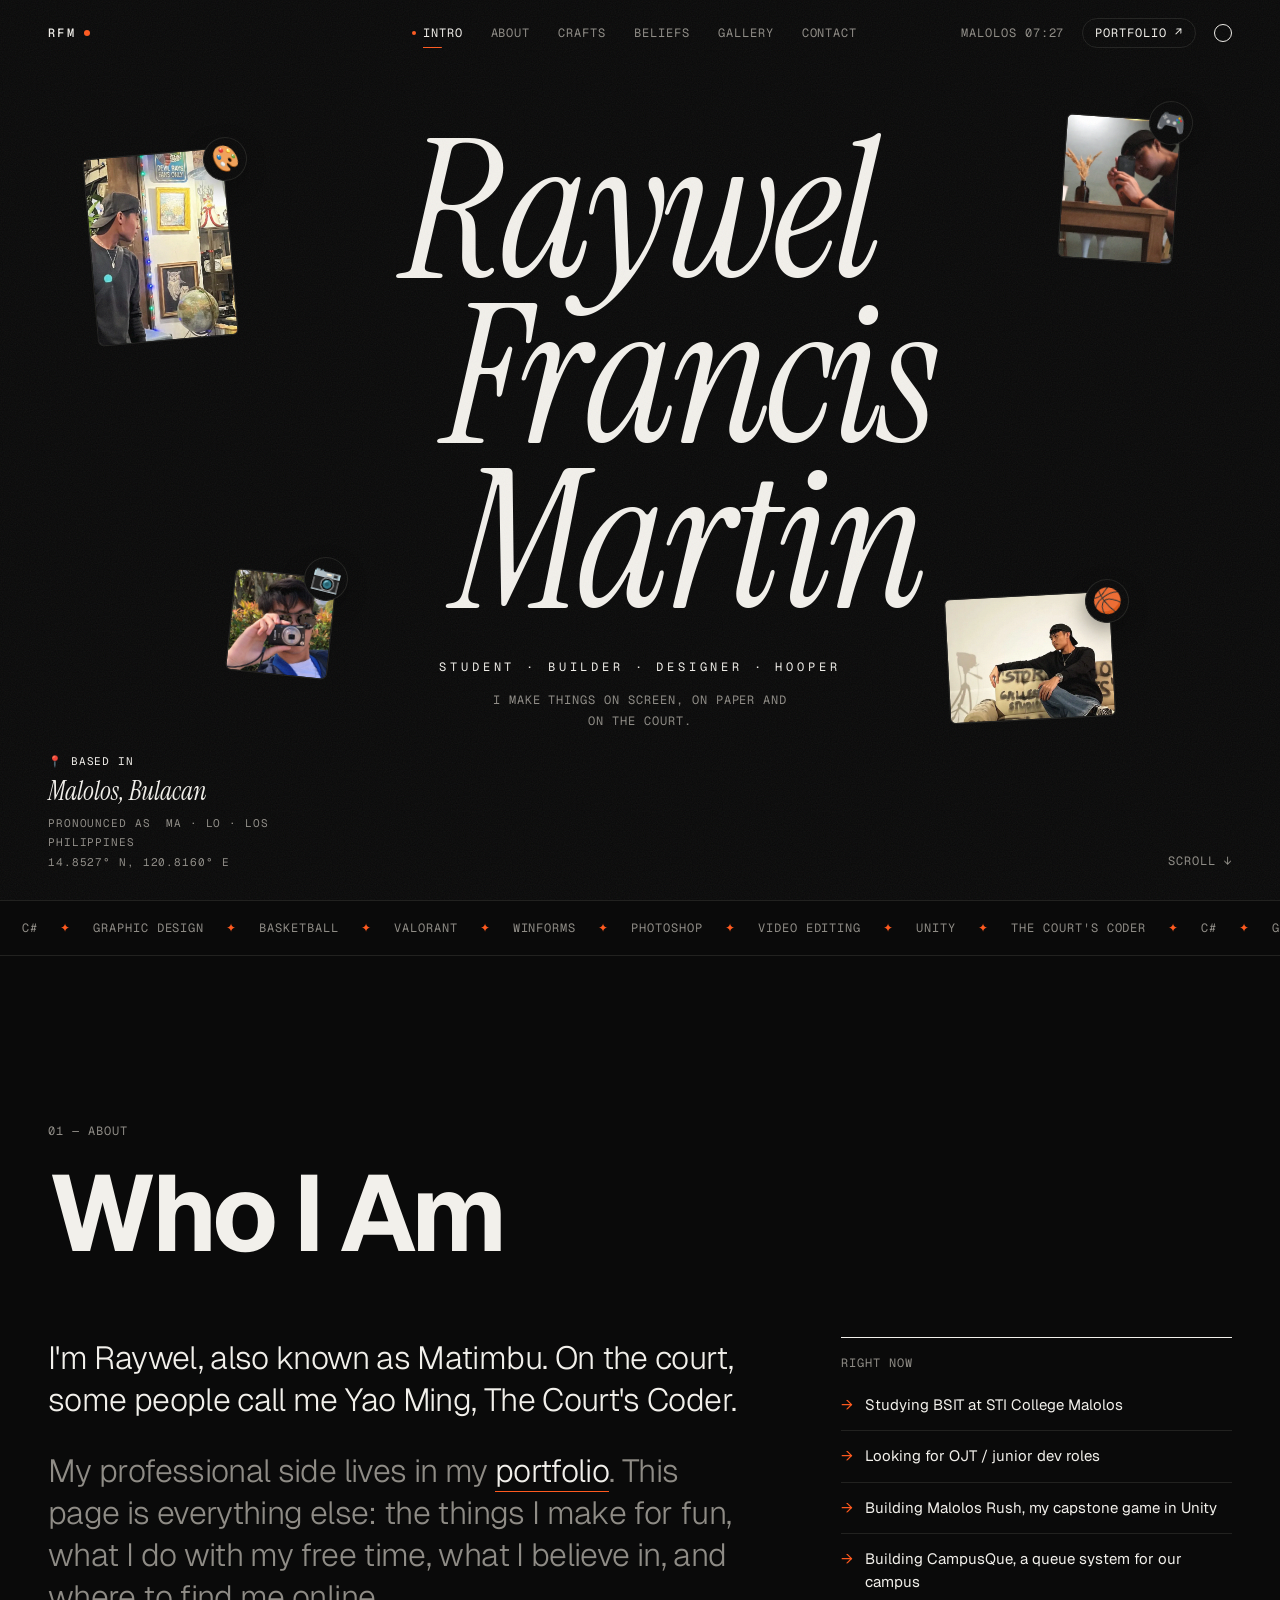
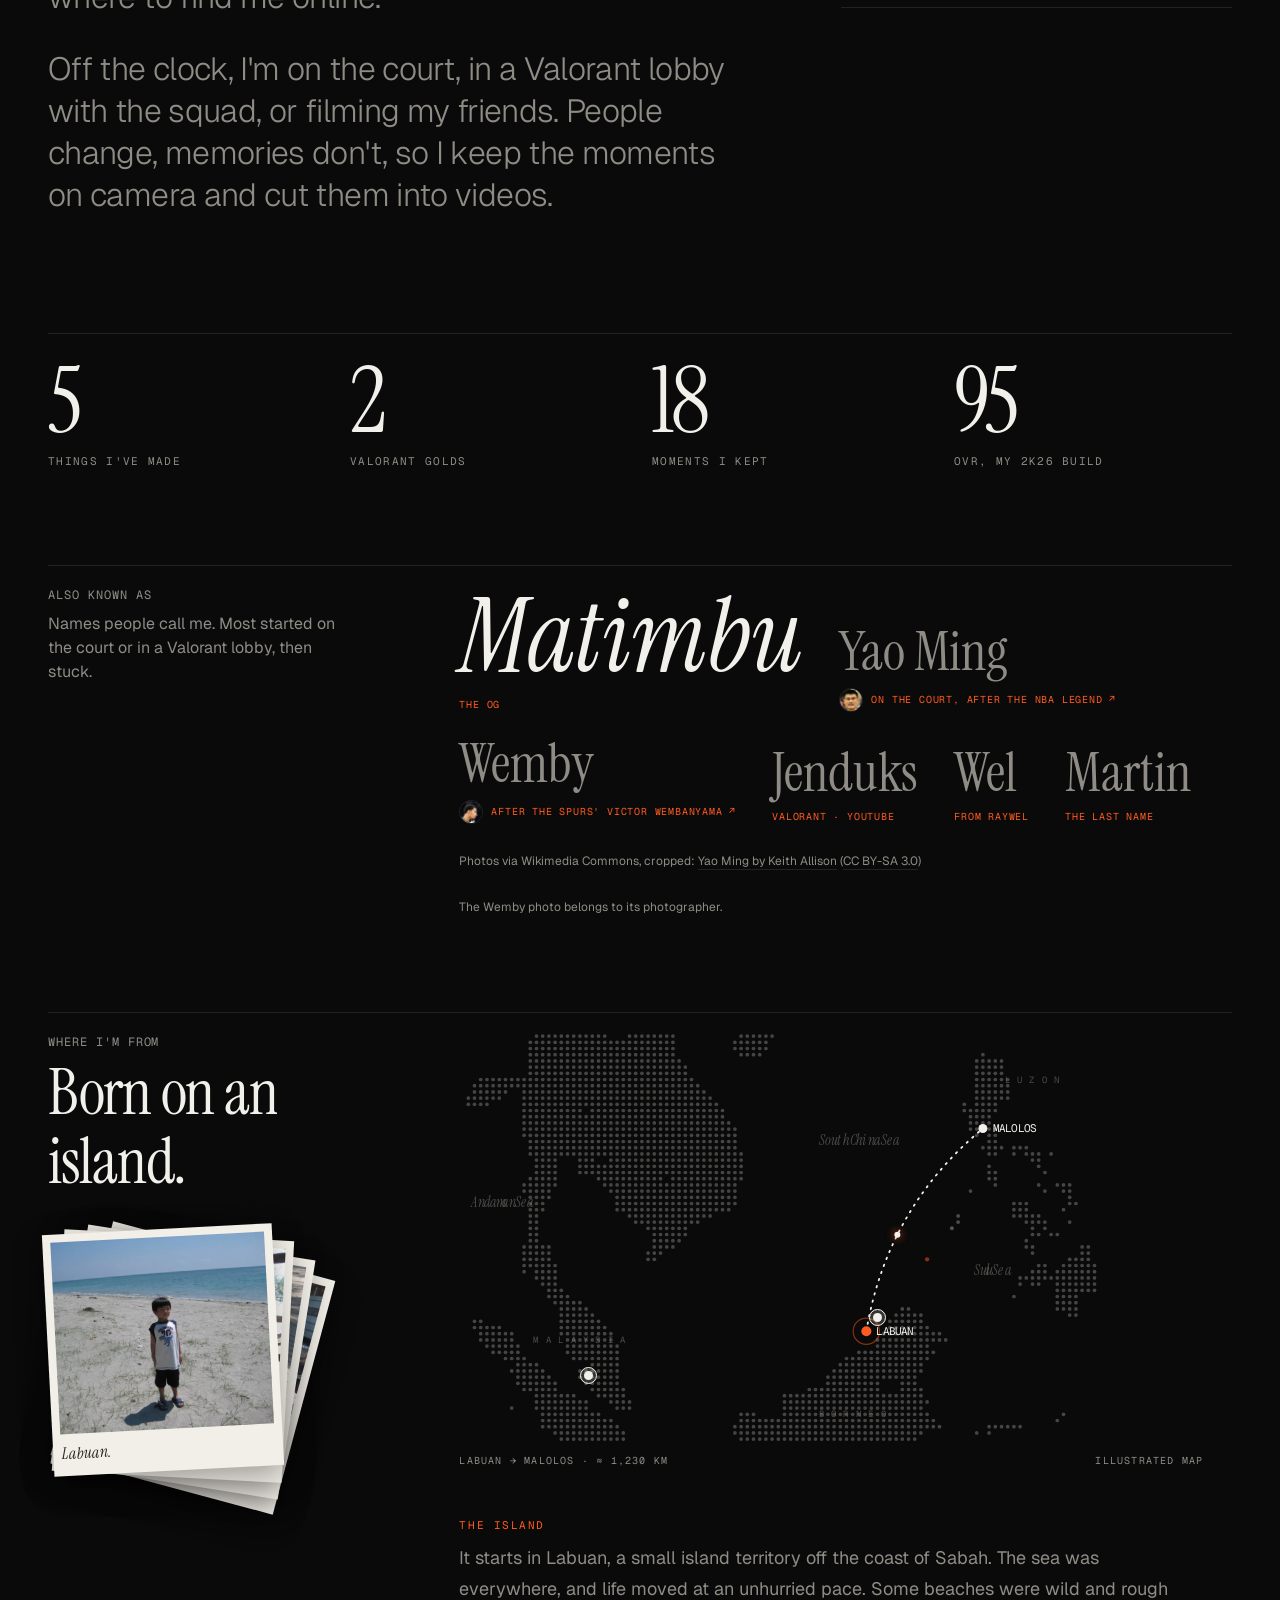
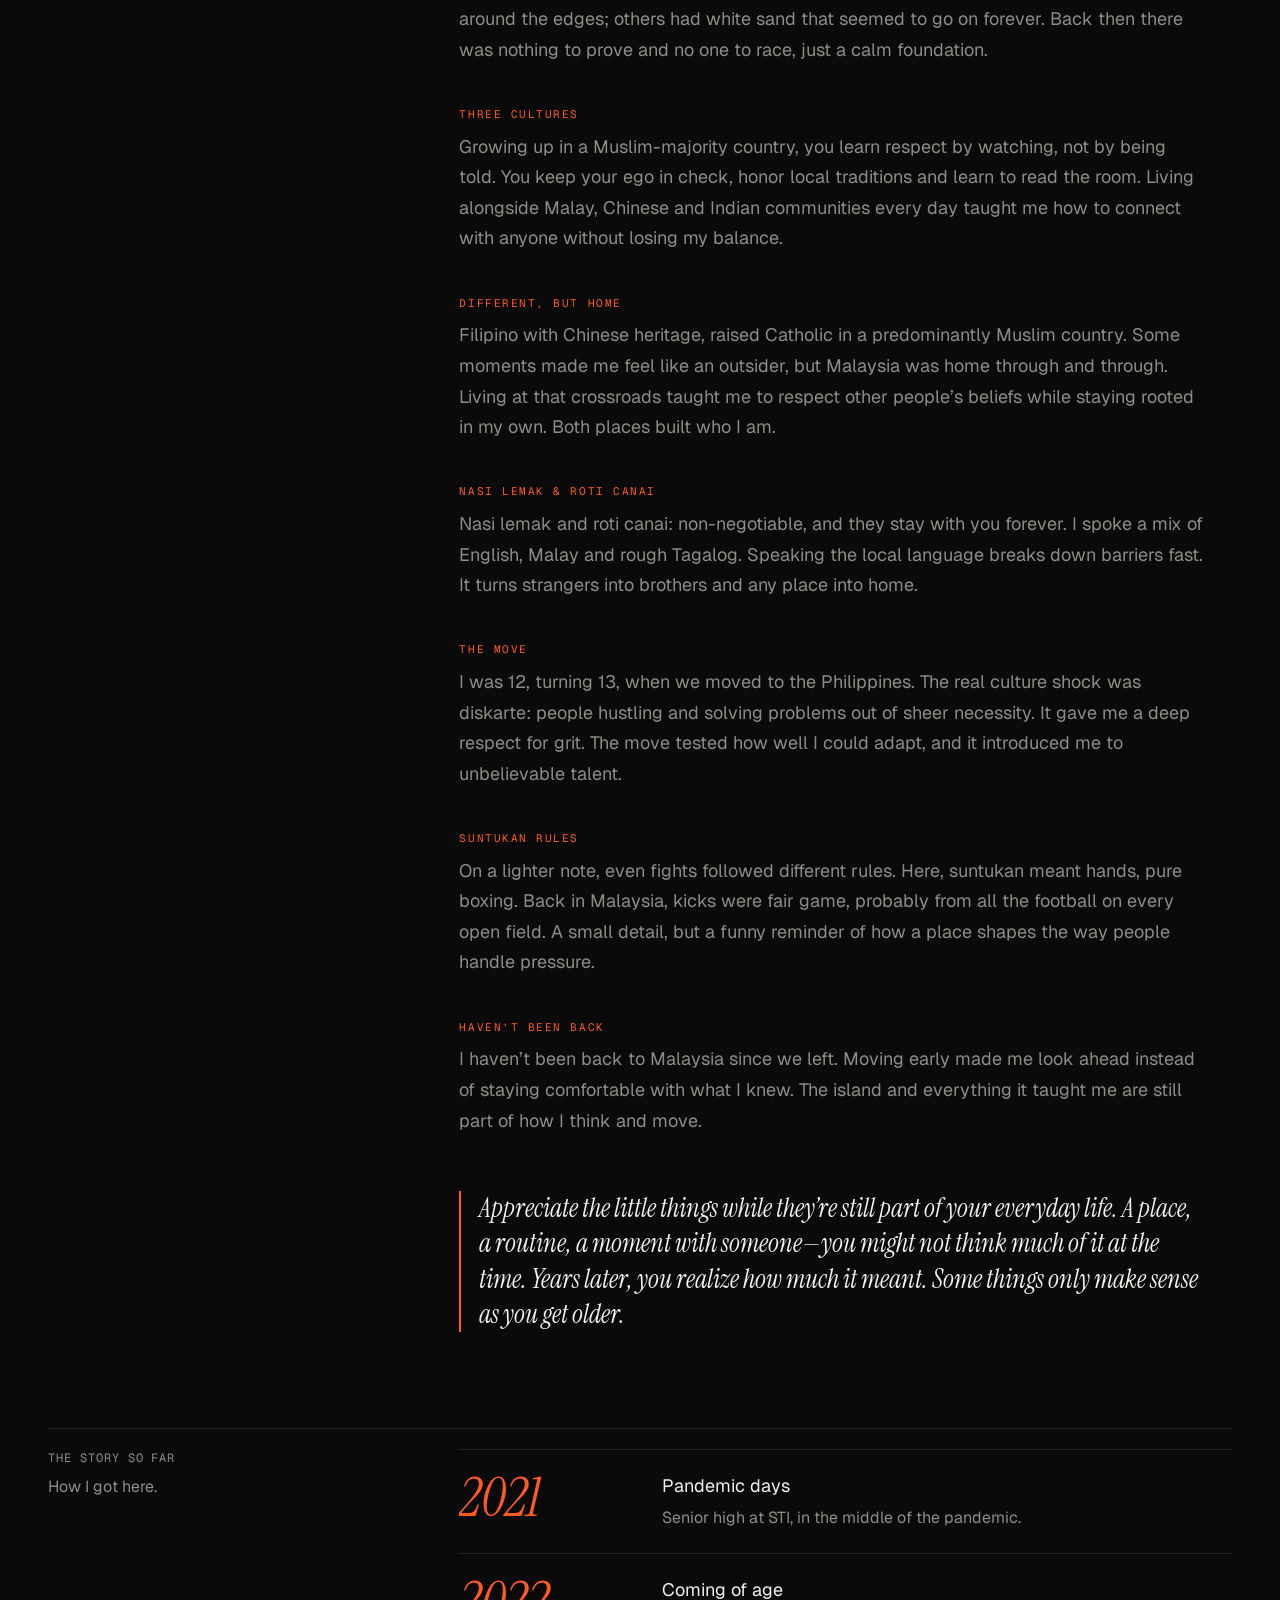
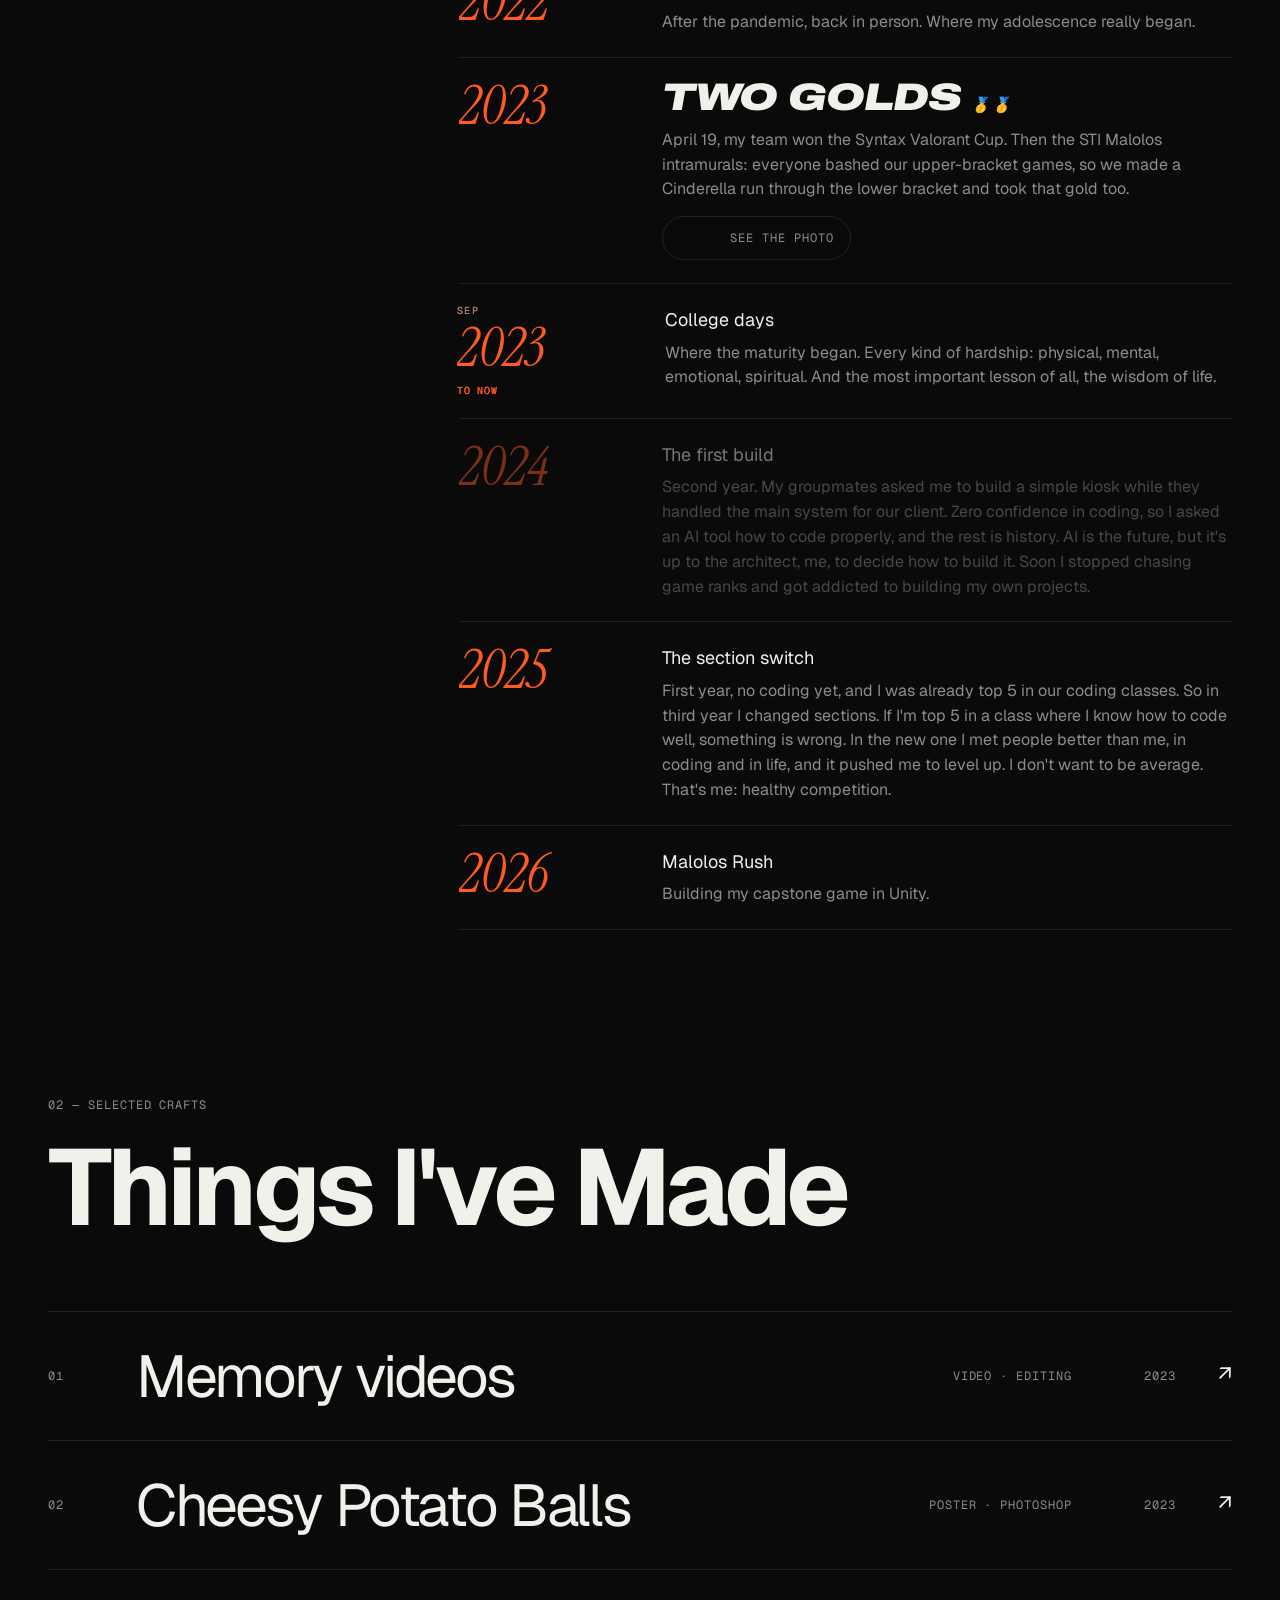
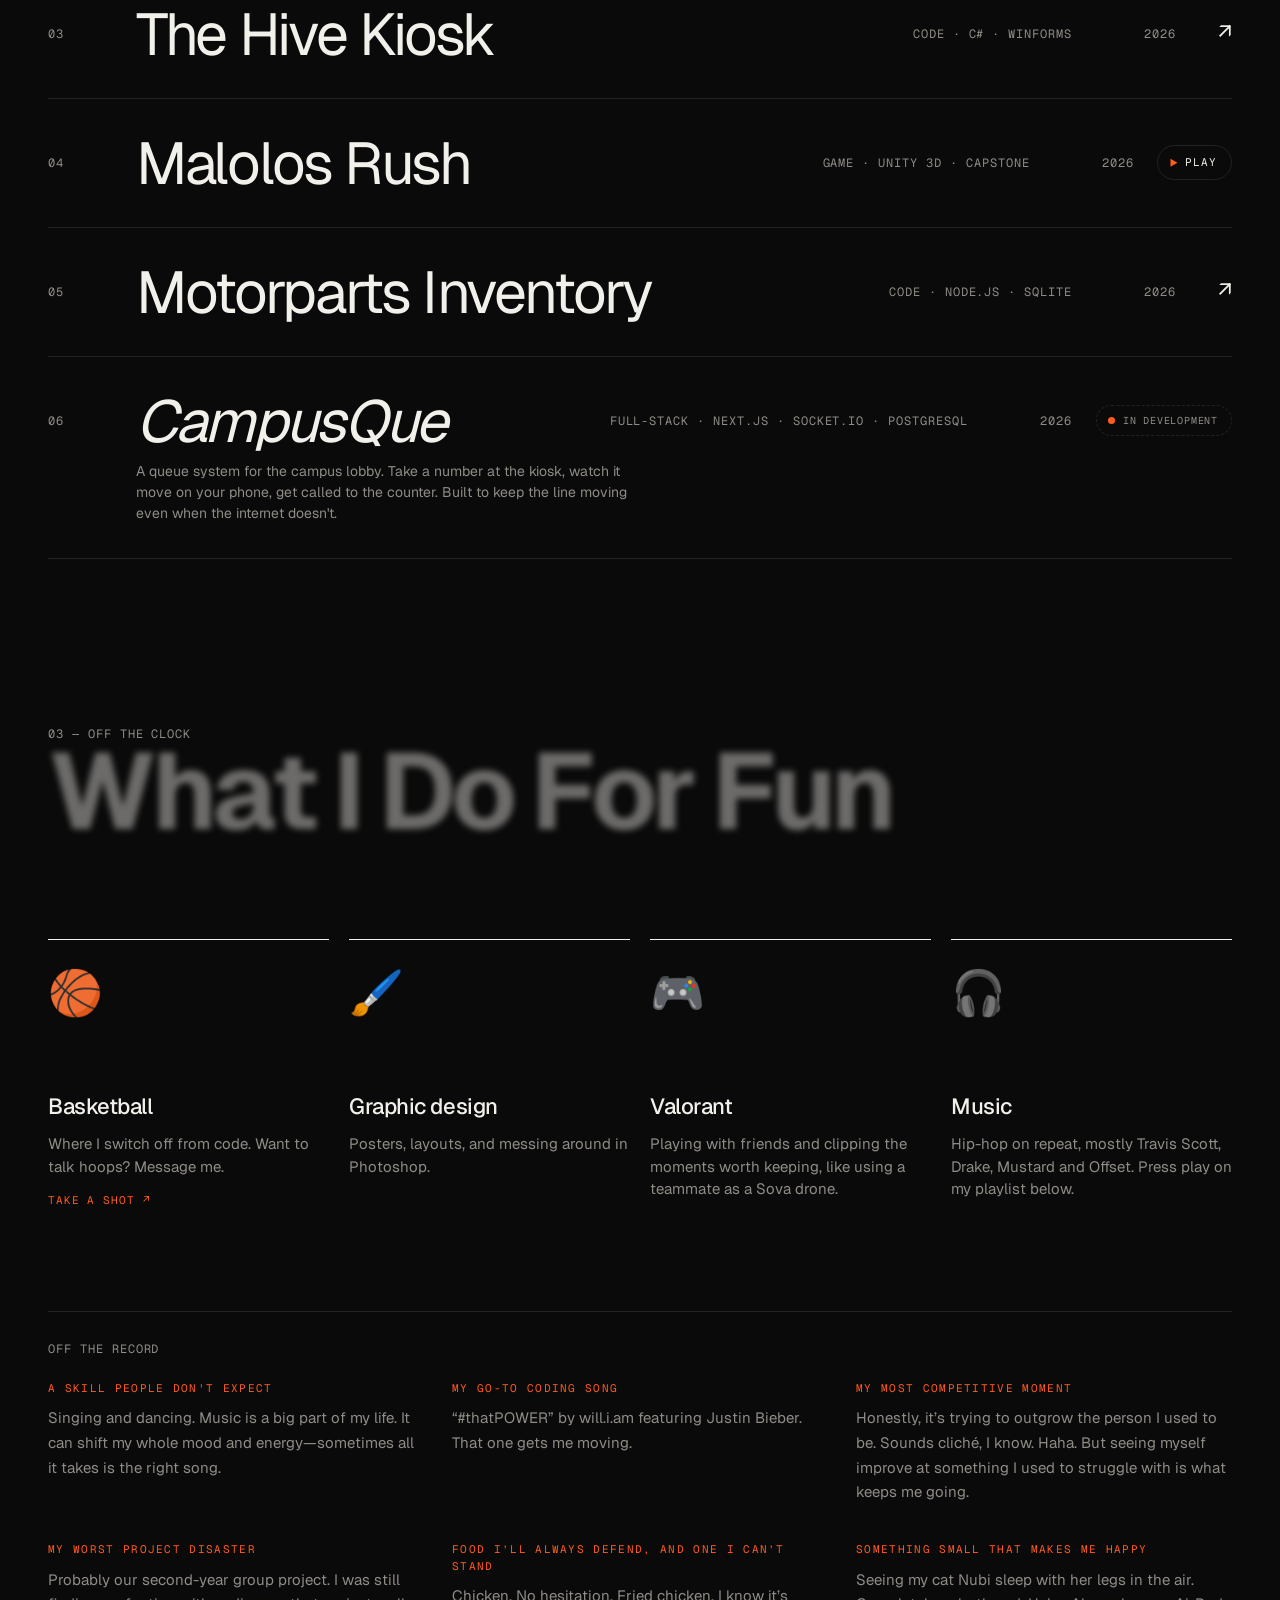
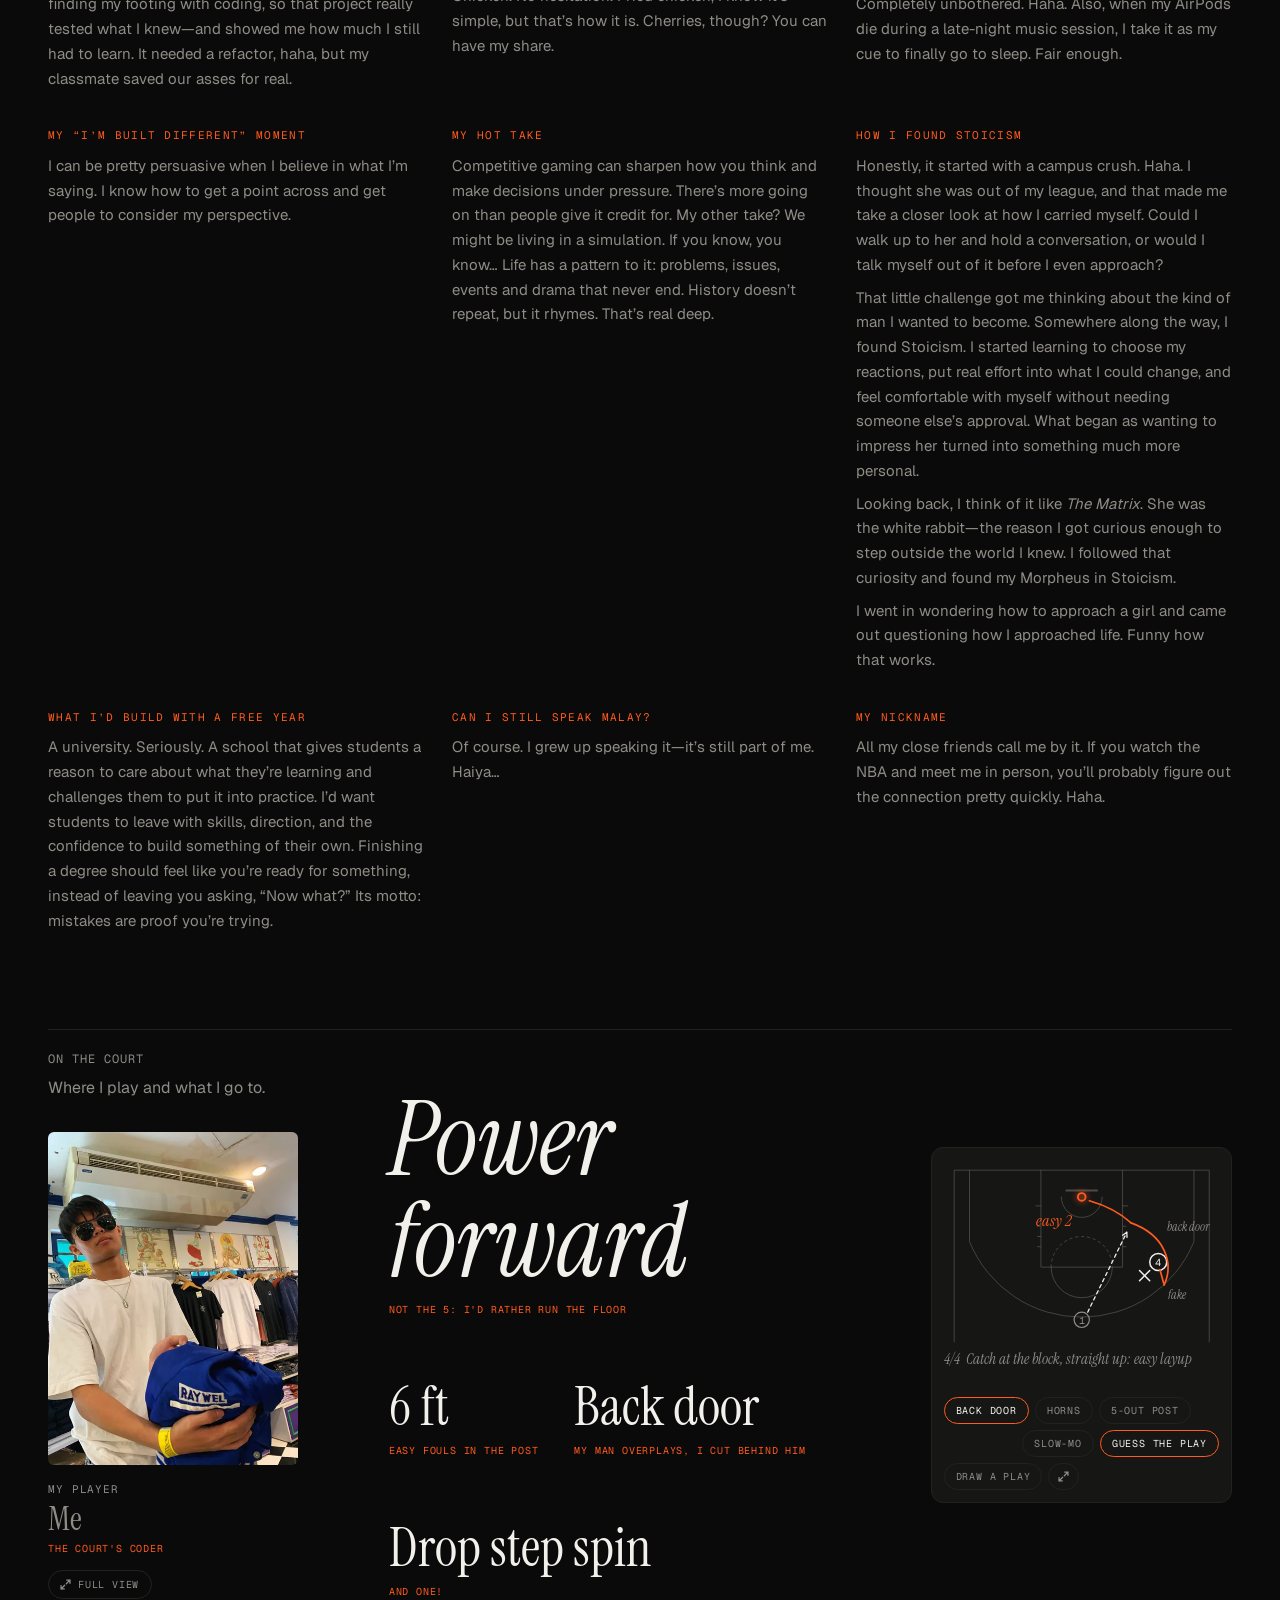
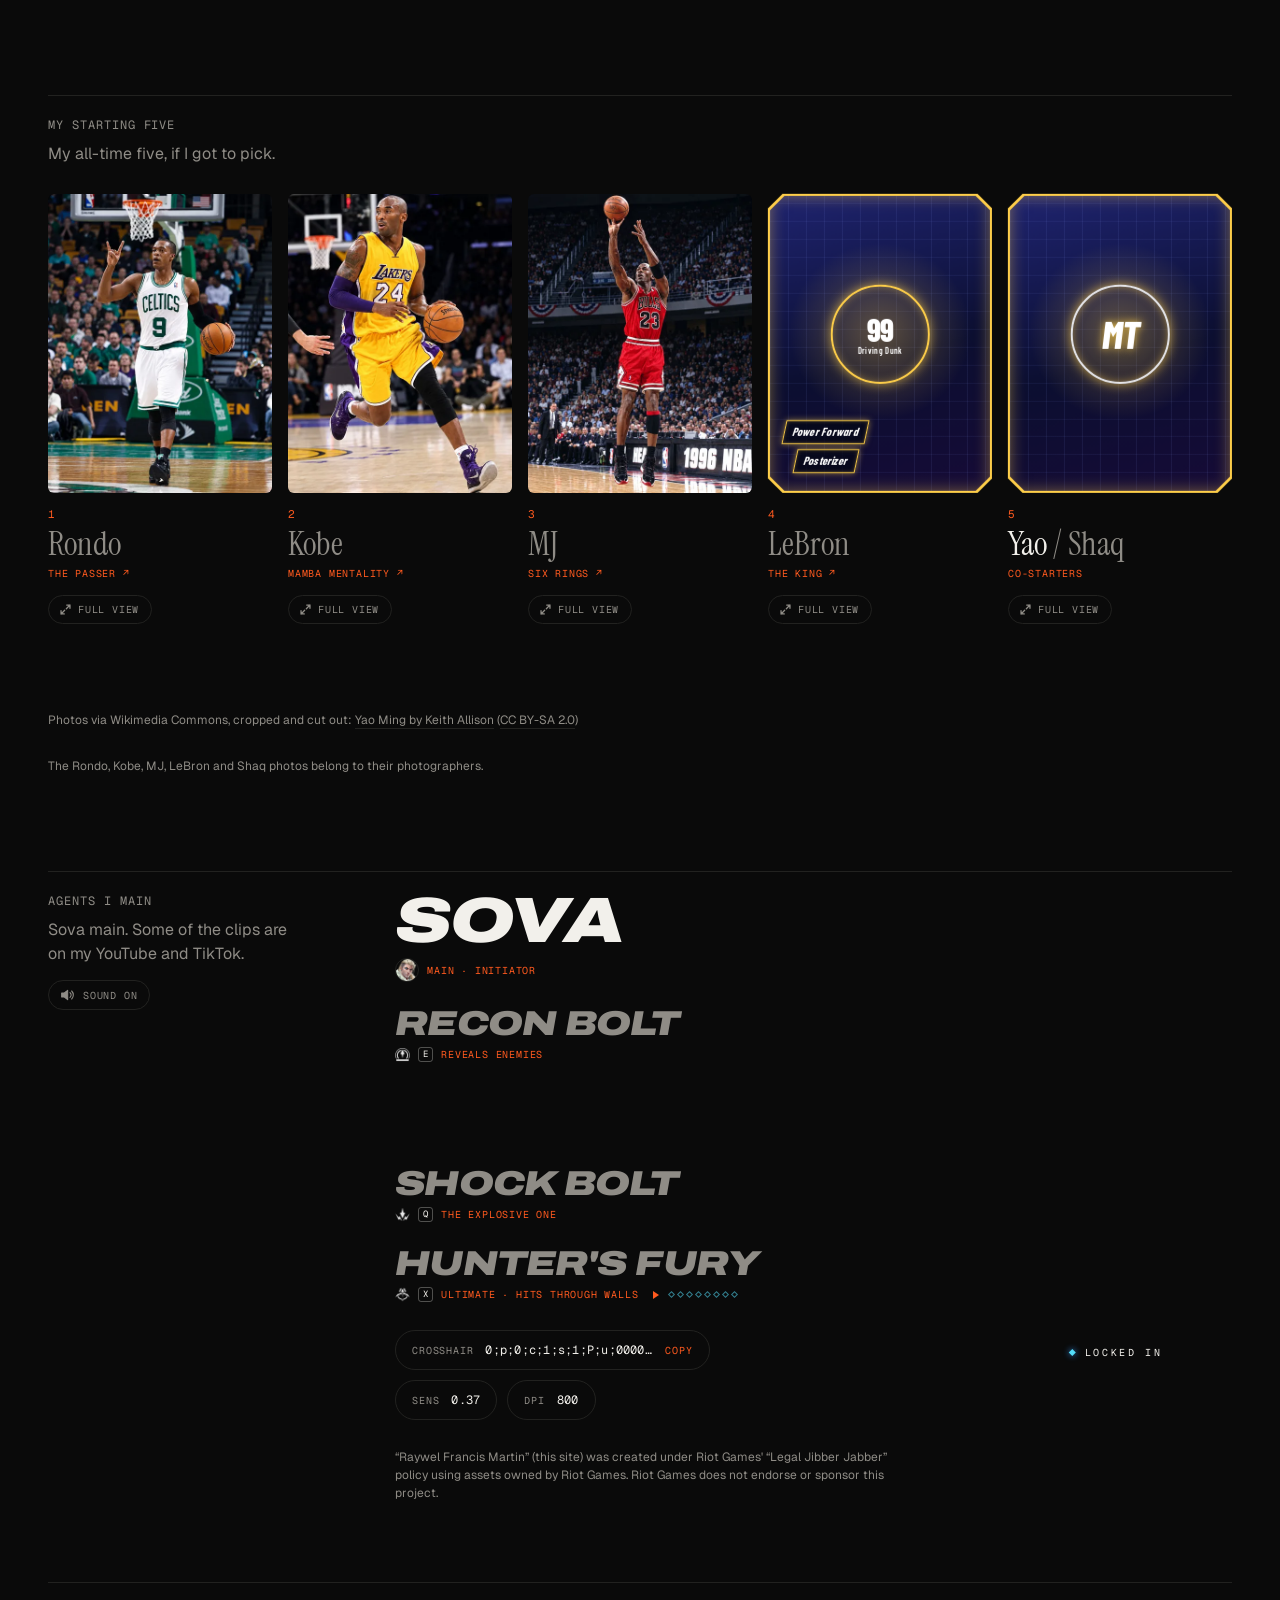
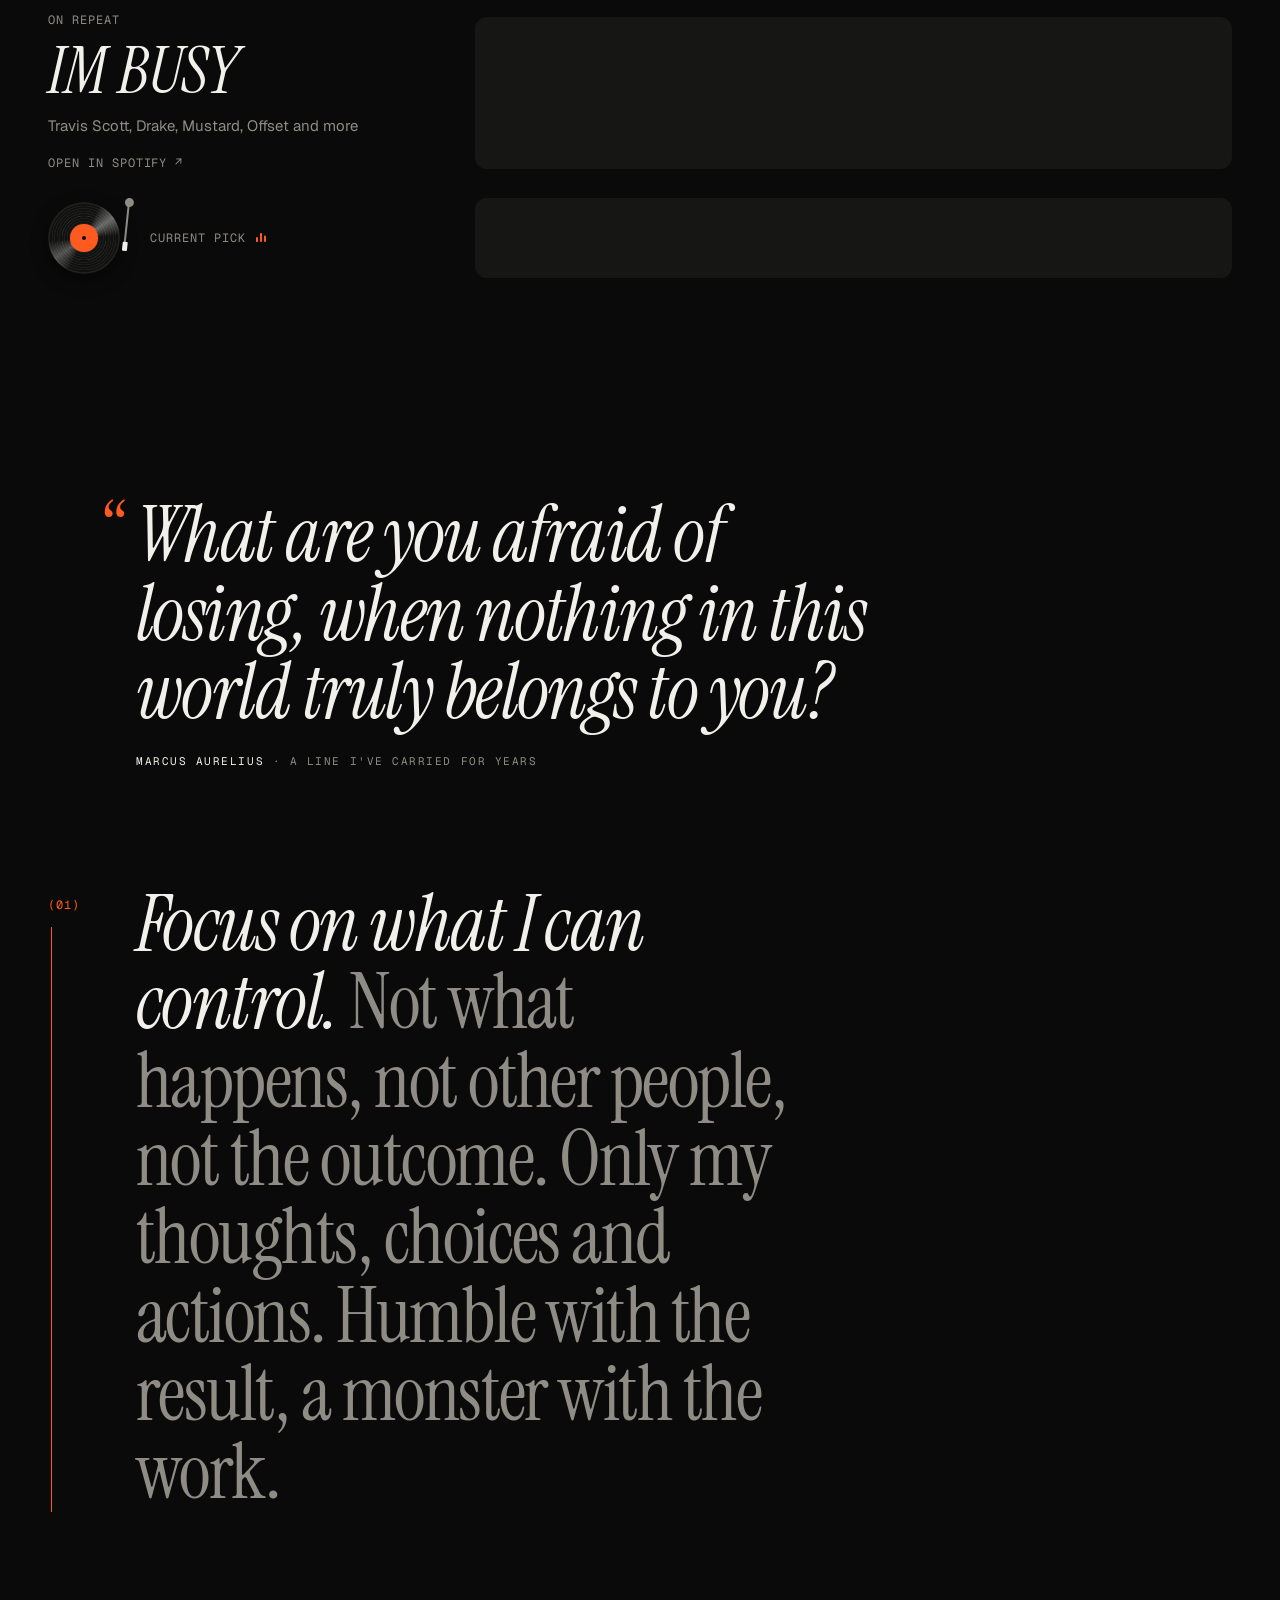
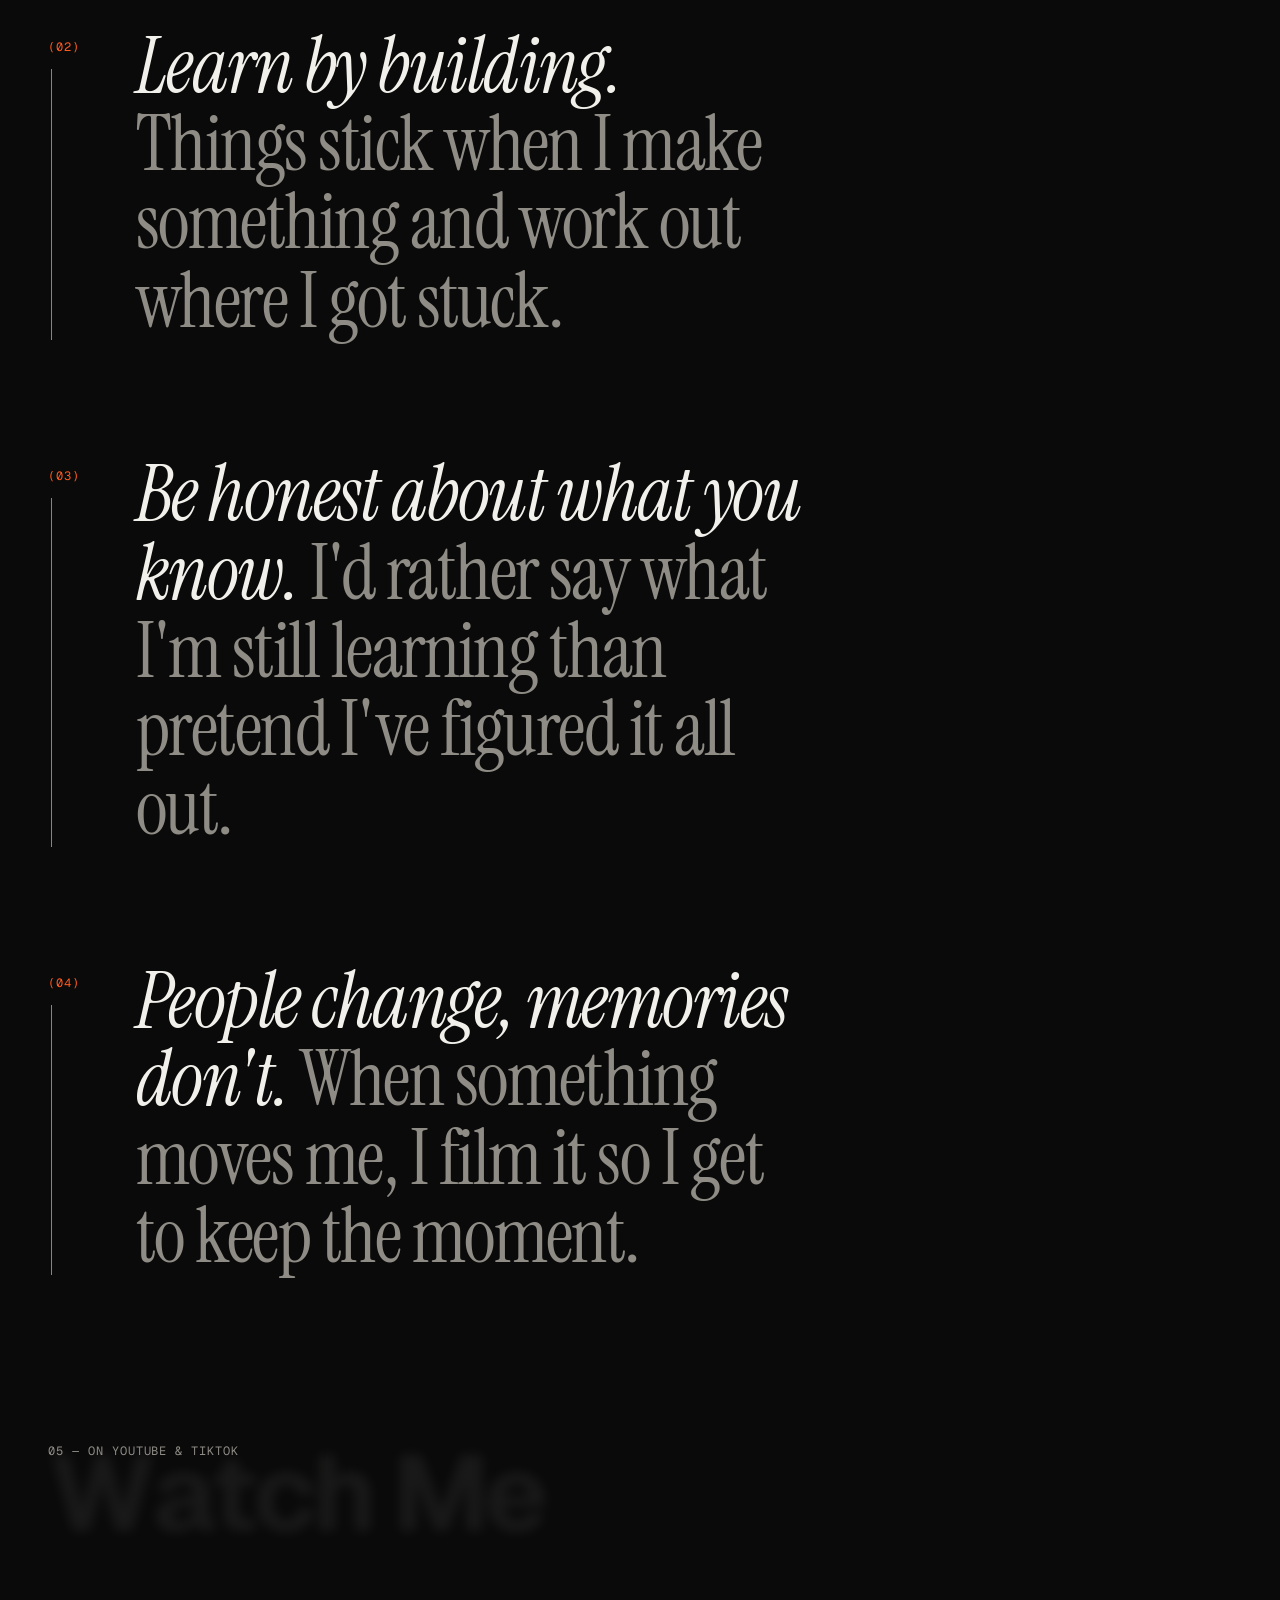
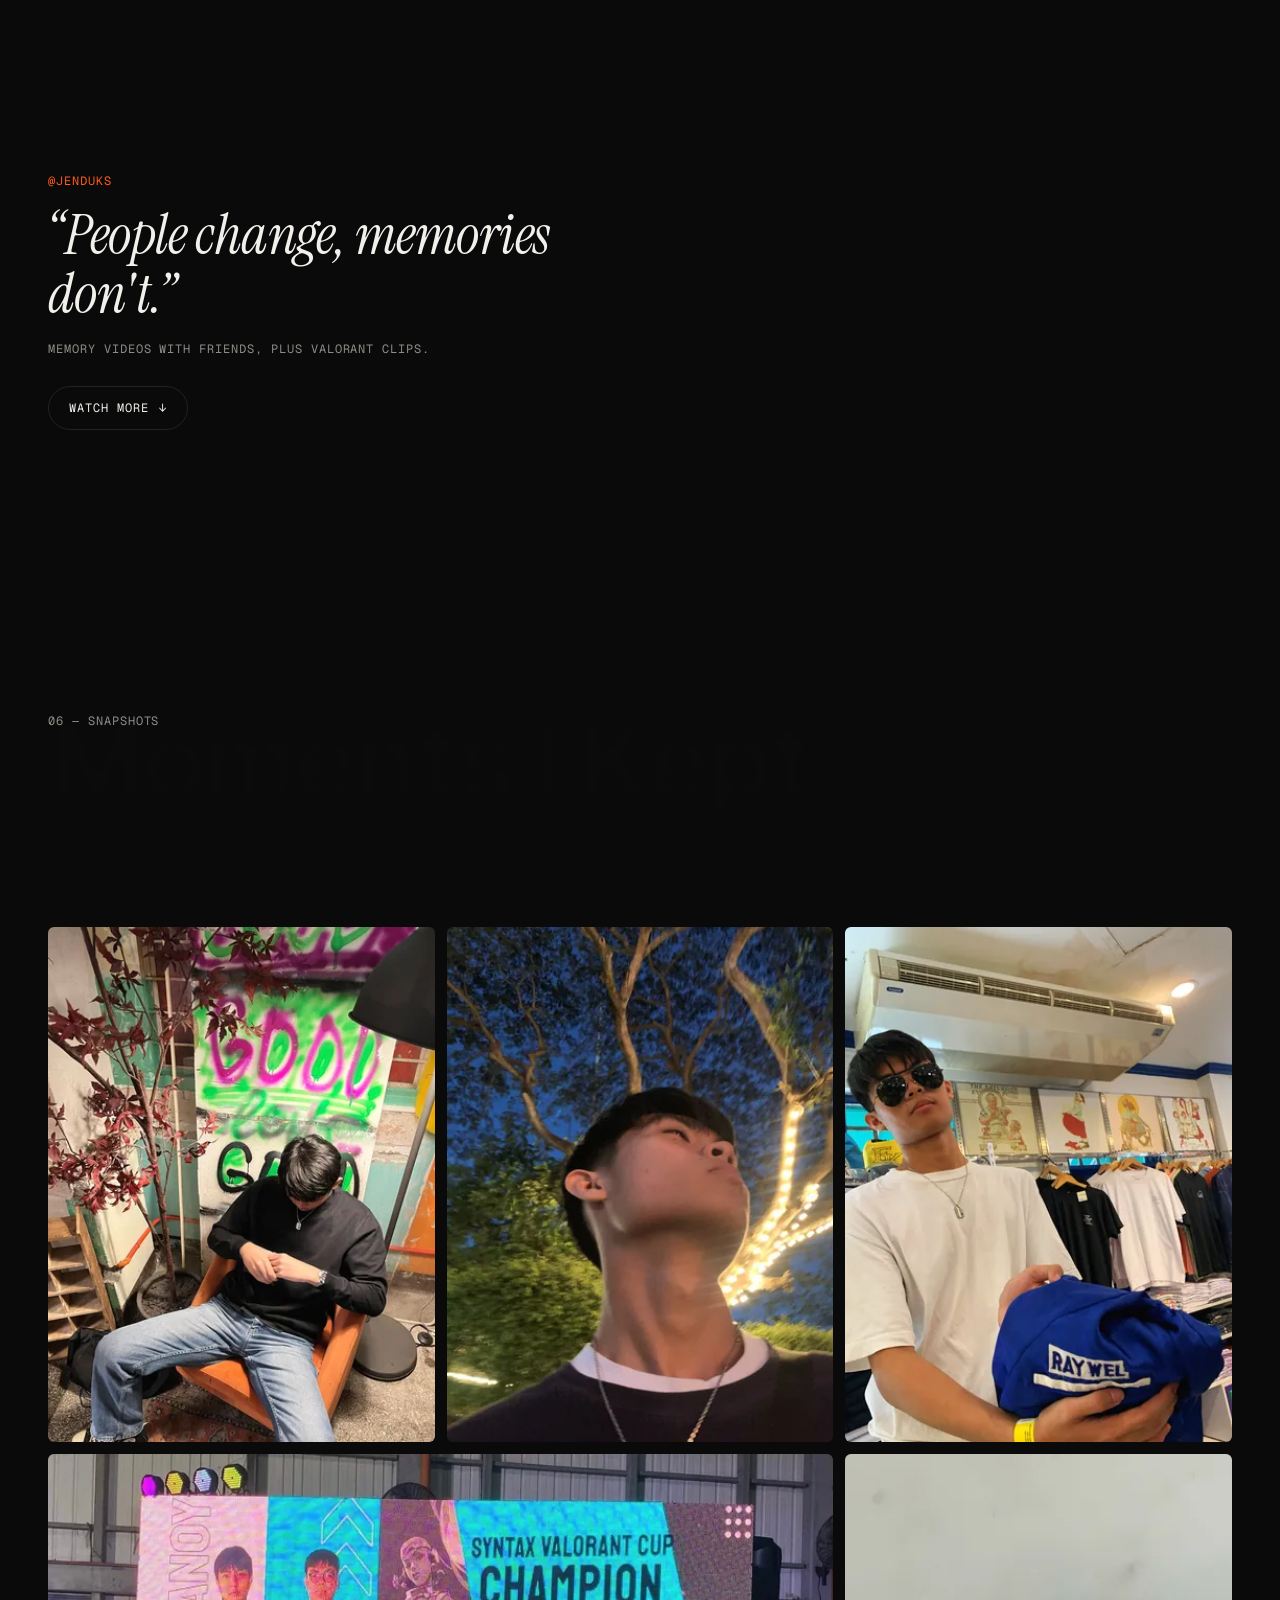
==== index.html @ f0cd1093 "Where I'm from: my photos back to the originals, and a pin in Labuan for the roar photo" ====
<!DOCTYPE html>
<html lang="en" data-theme="dark">
<head>
  <meta charset="UTF-8">
  <meta name="viewport" content="width=device-width, initial-scale=1.0">
  <title>Raywel Francis Martin</title>
  <meta name="description" content="Raywel Francis Martin: student, builder, designer, hooper. Crafts, hobbies, beliefs and videos.">
  <meta name="theme-color" content="#0a0a0a">
  <!-- YouTube embeds need the page address sent along (see main.js) -->
  <meta name="referrer" content="strict-origin-when-cross-origin">
  <meta property="og:type" content="website">
  <meta property="og:title" content="Raywel Francis Martin">
  <meta property="og:description" content="Student, builder, designer, hooper. Crafts, hobbies, beliefs and videos.">
  <!-- Link previews (Messenger, Discord, Facebook, X...). Absolute URLs are required. -->
  <meta property="og:url" content="https://matimbu.github.io/raywelfrancismartin/">
  <meta property="og:site_name" content="Raywel Francis Martin">
  <meta property="og:image" content="https://matimbu.github.io/raywelfrancismartin/assets/og-image.jpg">
  <meta property="og:image:width" content="1200">
  <meta property="og:image:height" content="630">
  <meta property="og:image:alt" content="Raywel Francis Martin's name next to a photo of him sitting on a graffiti sofa">
  <meta name="twitter:card" content="summary_large_image">
  <link rel="canonical" href="https://matimbu.github.io/raywelfrancismartin/">
  <link rel="icon" type="image/png" sizes="32x32" href="assets/icons/favicon-32.png">
  <link rel="icon" type="image/png" sizes="16x16" href="assets/icons/favicon-16.png">
  <link rel="icon" type="image/png" sizes="192x192" href="assets/icons/icon-192.png">
  <link rel="apple-touch-icon" href="assets/icons/apple-touch-icon.png">
  <link rel="preconnect" href="https://fonts.googleapis.com">
  <link rel="preconnect" href="https://fonts.gstatic.com" crossorigin>
  <link href="https://fonts.googleapis.com/css2?family=Instrument+Serif:ital@0;1&family=Geist:wght@300;400;500;700&family=Geist+Mono:wght@400;500&family=Barlow+Condensed:ital,wght@0,600;0,700;0,800;1,800&family=Archivo:ital,wdth,wght@1,125,900&display=swap" rel="stylesheet">
  <link rel="stylesheet" href="https://cdn.jsdelivr.net/npm/lenis@1.3.26/dist/lenis.css">
  <link rel="stylesheet" href="style.css?v=20261013-4">
  <script>
    // Old Safari (iOS 15 and older, like an iPhone 7) lacks two CSS features
    // the site uses; legacy.js rewrites the styles for it
    if (!(window.CSS && CSS.supports && CSS.supports("color", "color-mix(in srgb, red 50%, blue)") && CSS.supports("width", "1cqw"))) {
      document.write('<script src="legacy.js?v=20260925-1"><\/script>');
    }
    document.documentElement.classList.add("js");
    // First visit this session: an "RM." curtain opens into the hero (main.js)
    try {
      if (!sessionStorage.getItem("introSeen") && !matchMedia("(prefers-reduced-motion: reduce)").matches) {
        document.documentElement.classList.add("intro");
      }
    } catch (e) {}
    try { var t = localStorage.getItem("theme"); if (t) document.documentElement.dataset.theme = t; } catch (e) {}
  </script>
</head>
<body>
  <div class="curtain" id="curtain" aria-hidden="true"><span class="curtain-mark">RM<span>.</span></span></div>
  <header class="header" id="header">
    <a class="brand mono" href="#top" id="brand"></a>
    <nav class="nav" aria-label="Main navigation">
      <a class="mono active" href="#top">Intro</a>
      <a class="mono" href="#about">About</a>
      <a class="mono" href="#crafts">Crafts</a>
      <a class="mono" href="#beliefs">Beliefs</a>
      <a class="mono" href="#gallery">Gallery</a>
      <a class="mono" href="#connect">Contact</a>
    </nav>
    <div class="header-right">
      <span class="clock mono" id="clock"></span>
      <a class="header-link mono" id="portfolioLink" href="https://matimbu.github.io/portfolio/" target="_blank" rel="noopener">Portfolio ↗</a>
      <button class="theme-toggle" id="themeToggle" aria-label="Switch light or dark theme"><span></span></button>
    </div>
  </header>

  <main>
    <section class="hero" id="top">
      <div class="floaters" id="floaters" aria-hidden="true"></div>

      <div class="hero-center">
        <h1 class="hero-name" id="heroName"></h1>
        <p class="roles mono scramble" id="roles"></p>
        <p class="statement mono scramble" id="statement"></p>
      </div>

      <div class="place mono" id="place"></div>
      <a class="scroll-hint mono" href="#about">Scroll <span>↓</span></a>
    </section>

    <div class="marquee mono" aria-hidden="true">
      <div class="marquee-track" id="marquee"></div>
    </div>

    <section class="section" id="about">
      <p class="eyebrow mono">01 — About</p>
      <h2 class="title split">Who I Am</h2>
      <div class="about-grid">
        <div class="about-text" id="aboutText"></div>
        <aside class="now reveal">
          <p class="now-label mono">Right now</p>
          <ul id="nowList"></ul>
        </aside>
      </div>
    </section>

    <section class="section" id="crafts">
      <p class="eyebrow mono">02 — Selected crafts</p>
      <h2 class="title split">Things I've Made</h2>
      <ol class="craft-list" id="craftList"></ol>
      <div class="preview" id="preview" aria-hidden="true"><div class="preview-in" id="previewIn"></div></div>
    </section>

    <section class="section" id="hobbies">
      <p class="eyebrow mono">03 — Off the clock</p>
      <h2 class="title split">What I Do For Fun</h2>
      <div class="hobby-grid" id="hobbyGrid"></div>
    </section>

    <section class="section" id="beliefs">
      <p class="eyebrow mono">04 — What I believe</p>
      <div class="beliefs" id="beliefList"></div>
    </section>

    <section class="section" id="channels">
      <p class="eyebrow mono">05 — On YouTube &amp; TikTok</p>
      <h2 class="title split">Watch Me</h2>
      <div class="channel-grid" id="channelList"></div>
    </section>

    <section class="section" id="gallery">
      <p class="eyebrow mono">06 — Snapshots</p>
      <h2 class="title split">Moments I Kept</h2>
      <div class="gallery" id="galleryGrid"></div>
    </section>

    <section class="section contact" id="connect">
      <p class="eyebrow mono">07 — Contact</p>
      <h2 class="contact-title split">Let's <em>talk.</em></h2>
      <p class="contact-line reveal">Want to collab, talk basketball, or just say hi? Pick whichever is easiest.</p>
      <div class="link-list" id="linkList"></div>
    </section>
  </main>

  <dialog class="lightbox" id="lightbox" aria-label="Photo viewer">
    <figure class="lb-figure">
      <img id="lbImg" alt="">
      <figcaption class="lb-caption">
        <span class="lb-line"><span class="mono" id="lbCount"></span><span id="lbText"></span></span>
        <span class="lb-story" id="lbStory" hidden></span>
      </figcaption>
    </figure>
    <button class="lb-btn lb-close mono" id="lbClose" type="button">Close ✕</button>
    <button class="lb-btn lb-prev" id="lbPrev" type="button" aria-label="Previous photo">←</button>
    <button class="lb-btn lb-next" id="lbNext" type="button" aria-label="Next photo">→</button>
  </dialog>

  <footer class="footer mono">
    <span>© <span id="year"></span> <span id="footName"></span></span>
    <span class="foot-motto" id="footMotto"></span>
    <span id="footClock"></span>
    <a href="#top">Back to top ↑</a>
  </footer>

  <!-- Bump ?v= on the three files below whenever they change, so visitors skip the cached copies -->
  <script src="https://cdn.jsdelivr.net/npm/lenis@1.3.26/dist/lenis.min.js"></script>
  <script src="content.js?v=20261013-6"></script>
  <script src="main.js?v=20261013-4"></script>
  <!-- Visitor stats: GoatCounter (no cookies). Dashboard: https://matimbu.goatcounter.com
       Open the site once with #toggle-goatcounter at the end of the address to stop
       counting your own visits in that browser. It never counts localhost. -->
  <script data-goatcounter="https://matimbu.goatcounter.com/count" async src="https://gc.zgo.at/count.js"></script>
</body>
</html>
---- style.css ----
/* ============================================================
   Tokens
   ============================================================ */
:root,
:root[data-theme="dark"] {
  --bg: #0a0a0a;
  --fg: #f2f0eb;
  --muted: #8f8c86;
  --line: #222220;
  --card: #161615;
  --accent: #ff5a1f;
  /* Sova's effects: a white-hot core, and the cyan and electric blue sampled
     from the glowing parts of his official art */
  --sova-core: #eafcff;
  --sova-cyan: #53ddf8;
  /* Recon Bolt's scan ticks, sampled from the game */
  --scan-tick: #9280e6;
  --scan-core: #d9d2ff;
  --scan-glow: #6e65ad;
  --sova-blue: #3794f0;
  /* the Shock Bolt's dome, sampled from the game */
  --shock-core: #d3e7fd;
  --shock-glow: #6d96f8;
  --shock-deep: #4d62ca;
  --coin: #f7c948;
  --todo: #e0b93a;
  --grain: 0.06;
  color-scheme: dark;
}

:root[data-theme="light"] {
  --bg: #f2f0eb;
  --fg: #111110;
  --muted: #6d6a64;
  --line: #dcd8cf;
  --card: #e6e2d9;
  --accent: #e2470b;
  --sova-core: #ffffff;
  --sova-cyan: #1aa3d6;
  --sova-blue: #2b6fd8;
  --shock-core: #5a82ee;
  --shock-glow: #3f63d8;
  --shock-deep: #2c3d9e;
  --coin: #d49a06;
  --todo: #b58a00;
  --grain: 0.09;
  color-scheme: light;
}

:root {
  /* motion curves (Emil Kowalski's): strong ease-out for things coming and
     going, ease-in-out for things moving across the screen, the iOS drawer
     curve for panels, a small overshoot for playful pops, and the lock-in
     scan's own sweep. --ease is the site's everyday curve. */
  --ease-out: cubic-bezier(0.23, 1, 0.32, 1);
  --ease-in-out: cubic-bezier(0.77, 0, 0.175, 1);
  --ease-drawer: cubic-bezier(0.32, 0.72, 0, 1);
  --ease-spring: cubic-bezier(0.34, 1.56, 0.64, 1);
  --ease-scan: cubic-bezier(0.65, 0, 0.35, 1);
  --ease: var(--ease-out);
  --serif: "Instrument Serif", Georgia, serif;
  --sans: "Geist", system-ui, sans-serif;
  --mono: "Geist Mono", ui-monospace, monospace;
  --loud: "Archivo", "Arial Black", sans-serif; /* the in-the-zone voice: Valorant and the golds */
  --cond: "Barlow Condensed", "Arial Narrow", sans-serif; /* 2K's cards and HUD */
  --pad: clamp(16px, 4vw, 48px);
}

/* ============================================================
   Base
   ============================================================ */
* { box-sizing: border-box; }

html:not(.lenis) { scroll-behavior: smooth; }
/* the page held still without Lenis (touch screens): see holdPage in main.js */
html.held, html.held body { overflow: hidden; }
html { scroll-padding-top: 60px; -webkit-text-size-adjust: 100%; text-size-adjust: 100%; }
a, button, [role="button"] { -webkit-tap-highlight-color: transparent; }

body {
  margin: 0;
  background: var(--bg);
  color: var(--fg);
  font-family: var(--sans);
  font-size: 16px;
  line-height: 1.5;
  -webkit-font-smoothing: antialiased;
  transition: background-color 0.5s ease, color 0.5s ease;
  overflow-x: clip;
}

/* film grain */
body::after {
  content: "";
  position: fixed;
  inset: 0;
  z-index: 100;
  pointer-events: none;
  opacity: var(--grain);
  background-image: url("data:image/svg+xml,%3Csvg xmlns='http://www.w3.org/2000/svg' width='180' height='180'%3E%3Cfilter id='n'%3E%3CfeTurbulence type='fractalNoise' baseFrequency='.85' numOctaves='3' stitchTiles='stitch'/%3E%3C/filter%3E%3Crect width='100%25' height='100%25' filter='url(%23n)'/%3E%3C/svg%3E");
}

::selection { background: var(--accent); color: #fff; }

a { color: inherit; text-decoration: none; }
h1, h2, h3, p { margin: 0; }
button { font: inherit; color: inherit; }

.mono {
  font-family: var(--mono);
  font-size: 12px;
  letter-spacing: 0.08em;
  text-transform: uppercase;
}

/* ============================================================
   Header
   ============================================================ */
.header {
  position: fixed;
  top: 0;
  left: 0;
  right: 0;
  z-index: 50;
  display: grid;
  grid-template-columns: 1fr auto 1fr;
  align-items: center;
  gap: 16px;
  padding: 18px var(--pad);
  transition: transform 0.25s var(--ease-out), background-color 0.4s ease; /* coming back */
}
.header.solid {
  background: color-mix(in srgb, var(--bg) 78%, transparent);
  backdrop-filter: blur(12px);
  -webkit-backdrop-filter: blur(12px);
}
.header.tucked {
  transform: translateY(-100%);
  transition: transform 0.2s var(--ease-out), background-color 0.4s ease; /* leaving: quicker */
}

.brand {
  justify-self: start;
  font-weight: 500;
  letter-spacing: 0.2em;
  display: inline-flex;
  align-items: center;
  gap: 8px;
}
.brand::after {
  content: "";
  width: 6px;
  height: 6px;
  border-radius: 50%;
  background: var(--accent);
}

.nav { display: flex; gap: 28px; }
.nav a {
  position: relative;
  color: var(--muted);
  transition: color 0.3s ease;
}
.nav a::before {
  content: "";
  position: absolute;
  left: -11px;
  top: 50%;
  width: 4px;
  height: 4px;
  margin-top: -2px;
  border-radius: 50%;
  background: var(--accent);
  opacity: 0;
  transform: scale(0.5);
  transition: transform 0.25s var(--ease-out), opacity 0.25s ease;
}
.nav a.active { color: var(--fg); }
@media (hover: hover) and (pointer: fine) { .nav a:hover { color: var(--fg); } }
.nav a.active::before { transform: scale(1); opacity: 1; }
/* a thin line under the active link fills as you read its section */
.nav a::after {
  content: "";
  position: absolute;
  left: 0;
  right: 0;
  bottom: -6px;
  height: 1px;
  background: var(--accent);
  transform: scaleX(var(--read, 0));
  transform-origin: left;
  opacity: 0;
  transition: opacity 0.4s ease;
}
.nav a.active::after { opacity: 1; }

.header-right {
  justify-self: end;
  display: flex;
  align-items: center;
  gap: 18px;
}
.clock { color: var(--muted); font-variant-numeric: tabular-nums; }
/* rolling clock digits */
.roll { display: inline-flex; align-items: center; line-height: 1; white-space: pre; }
.roll-strip { transition-duration: 0.5s; }
.sr-only {
  position: absolute;
  width: 1px;
  height: 1px;
  overflow: hidden;
  clip-path: inset(50%);
  white-space: nowrap;
}
.header-link {
  padding: 5px 12px;
  border: 1px solid var(--line);
  border-radius: 99px;
  white-space: nowrap;
  transition: background-color 0.3s ease, color 0.3s ease, border-color 0.3s ease;
}
@media (hover: hover) and (pointer: fine) { .header-link:hover { background: var(--fg); color: var(--bg); border-color: var(--fg); } }

.theme-toggle {
  width: 18px;
  height: 18px;
  padding: 0;
  border: 1.5px solid var(--fg);
  border-radius: 50%;
  background: none;
  cursor: pointer;
  overflow: hidden;
  display: flex;
  transition: transform 0.3s ease;
}
.theme-toggle span { width: 50%; background: var(--fg); }
@media (pointer: coarse) {
  .brand { padding: 11px 0; margin: -11px 0; }
  .theme-toggle { position: relative; overflow: visible; }
  .theme-toggle span { border-radius: 999px 0 0 999px; } /* the half moon, no clipping needed */
  .theme-toggle::after { content: ""; position: absolute; inset: -12px; }
  .header-link, .sound-switch, .stage-open, .playlist-open { position: relative; }
  .header-link::after, .sound-switch::after { content: ""; position: absolute; inset: -8px -6px; }
  .stage-open::after, .playlist-open::after { content: ""; position: absolute; inset: -12px -8px; }
}
@media (hover: hover) and (pointer: fine) { .theme-toggle:hover { transform: rotate(180deg); } }

/* ============================================================
   Hero
   ============================================================ */
.hero {
  position: relative;
  min-height: 100vh;
  min-height: 100svh;
  display: grid;
  place-items: center;
  padding: 100px var(--pad) 140px;
  overflow: hidden;
}

.hero-center {
  position: relative;
  z-index: 2;
  text-align: center;
  opacity: calc(1 - var(--p, 0) * 1.15);
}

.hero-name {
  font-family: var(--serif);
  font-style: italic;
  font-weight: 400;
  font-size: clamp(76px, 15vw, 210px);
  line-height: 0.86;
  letter-spacing: -0.025em;
}
.name-line { display: block; white-space: nowrap; }
.name-line + .name-line { padding-left: 0.5em; }
.nl { display: inline-block; }
.nl-in {
  display: inline-block;
  transform: translateY(calc(var(--p, 0) * var(--c, 0) * -140px));
}
.js .nl {
  opacity: 0;
  transform: translateY(0.3em);
  filter: blur(12px);
  transition:
    opacity 1.2s var(--ease) var(--delay),
    transform 1.2s var(--ease) var(--delay),
    filter 1.2s var(--ease) var(--delay);
}
.ready .nl { opacity: 1; transform: none; filter: none; }

.roles {
  margin-top: 34px;
  letter-spacing: 0.32em;
}
.statement {
  margin: 14px auto 0;
  max-width: 44ch;
  color: var(--muted);
  line-height: 1.7;
}
.js .scramble { opacity: 0; }
.js .scramble.on { opacity: 1; }

/* Recently added: a small pill over the name with what's new, rolling
   through the items (see main.js); it comes in after the name lands */
.recent {
  display: inline-flex;
  align-items: center;
  gap: 10px;
  max-width: 100%;
  margin-bottom: 30px;
  padding: 5px 14px 5px 5px;
  border: 1px solid var(--line);
  border-radius: 999px;
  background: color-mix(in srgb, var(--bg) 72%, transparent);
  color: var(--muted);
  font-size: 11px;
  transition: border-color 0.2s ease, color 0.2s ease;
}
.recent-tag {
  flex: none;
  padding: 3px 9px;
  border-radius: 999px;
  background: var(--accent);
  color: #fff;
}
.recent-roll { display: grid; min-width: 0; overflow: hidden; }
.recent-roll > span {
  grid-area: 1 / 1;
  overflow: hidden;
  text-overflow: ellipsis;
  white-space: nowrap;
  opacity: 0;
  transform: translateY(0.9em);
  transition: opacity 0.3s ease, transform 0.45s var(--ease-out);
}
.recent-roll > .on { opacity: 1; transform: none; }
.recent-roll > .off { transform: translateY(-0.9em); }
.recent-arrow { flex: none; transition: transform 0.2s var(--ease-out); }
@media (hover: hover) and (pointer: fine) {
  .recent:hover { border-color: var(--muted); color: var(--fg); }
  .recent:hover .recent-arrow { transform: translateX(3px); }
}
.js .recent { opacity: 0; translate: 0 8px; transition: opacity 0.9s var(--ease) 1.1s, translate 0.9s var(--ease) 1.1s, border-color 0.2s ease, color 0.2s ease; }
.ready .recent { opacity: 1; translate: none; }

/* floating cards */
.floaters { position: absolute; inset: 0; z-index: 1; pointer-events: none; }
.floater { position: absolute; will-change: transform; }
.floater:nth-child(1) { left: 7%;  top: 17%;    width: clamp(92px, 11vw, 150px); aspect-ratio: 3 / 4; --r: -5deg; }
.floater:nth-child(2) { right: 8%; top: 13%;    width: clamp(80px, 9vw, 128px);  aspect-ratio: 4 / 5; --r: 4deg; }
.floater:nth-child(3) { left: 18%; bottom: 25%; width: clamp(76px, 8vw, 116px);  aspect-ratio: 1;     --r: 6deg; }
.floater:nth-child(4) { right: 13%; bottom: 20%; width: clamp(110px, 13vw, 176px); aspect-ratio: 4 / 3; --r: -3deg; }
.floater:nth-child(5) { left: 40%; top: 9%;     width: 72px; aspect-ratio: 1;     --r: 8deg; }
.floater:nth-child(6) { right: 36%; bottom: 9%; width: 84px; aspect-ratio: 5 / 4; --r: -6deg; }

.floater-in {
  width: 100%;
  height: 100%;
  display: grid;
  place-items: center;
  font-size: clamp(30px, 3.6vw, 50px);
  background: var(--card);
  border: 1px solid var(--line);
  border-radius: 6px;
  overflow: hidden;
  transform: rotate(var(--r));
  transition: background-color 0.5s ease, border-color 0.5s ease;
}
.floater-in img { width: 100%; height: 100%; object-fit: cover; }
.js .floater-in {
  opacity: 0;
  transform: scale(0.7) rotate(calc(var(--r) * 3));
  transition:
    opacity 1.4s var(--ease) calc(500ms + var(--i) * 140ms),
    transform 1.4s var(--ease) calc(500ms + var(--i) * 140ms),
    background-color 0.5s ease,
    border-color 0.5s ease;
}
.ready .floater-in { opacity: 1; transform: rotate(var(--r)); }

/* little sticker on a card's corner */
.floater-badge {
  position: absolute;
  top: -16px;
  right: -16px;
  width: 44px;
  height: 44px;
  display: grid;
  place-items: center;
  font-size: 24px;
  background: var(--bg);
  border: 1px solid var(--line);
  border-radius: 50%;
  box-shadow: 0 8px 20px rgba(0, 0, 0, 0.35);
  transform: rotate(14deg);
}
.js .floater-badge {
  opacity: 0;
  transform: scale(0.5) rotate(-40deg);
  transition:
    opacity 0.6s var(--ease) calc(1200ms + var(--i) * 140ms),
    transform 0.9s var(--ease-spring) calc(1200ms + var(--i) * 140ms);
}
.ready .floater-badge { opacity: 1; transform: rotate(14deg); }

/* hovering a card straightens it and makes its badge wiggle (a tap on phones) */
.floater { pointer-events: auto; }
.settled .floater-in, .settled .floater-badge { transition-delay: 0s; }
.settled .floater-in { transition-duration: 0.6s; }
@media (hover: hover) and (pointer: fine) { .settled .floater:hover .floater-in { transform: rotate(0deg) scale(1.04); } }
.ready .floater-badge.wiggle { animation: wiggle 0.7s var(--ease); }
@media (hover: hover) and (pointer: fine) { .ready .floater:hover .floater-badge { animation: wiggle 0.7s var(--ease); } }
@keyframes wiggle {
  0%, 100% { transform: rotate(14deg); }
  25% { transform: rotate(-12deg) scale(1.12); }
  50% { transform: rotate(24deg); }
  75% { transform: rotate(6deg); }
}

/* location card + scroll hint */
.place, .scroll-hint {
  position: absolute;
  bottom: 30px;
  z-index: 2;
  color: var(--muted);
}
.place {
  left: var(--pad);
  display: grid;
  gap: 3px;
  font-size: 11px;
}
.place-label { color: var(--fg); margin-bottom: 4px; }
.place-name {
  font-family: var(--serif);
  font-style: italic;
  font-size: 26px;
  letter-spacing: 0;
  text-transform: none;
  color: var(--fg);
  line-height: 1.1;
  margin-bottom: 6px;
}
.place-row { white-space: pre; }
/* the coordinates spin and lock on as the card appears: orange while they
   search, back to grey once they've locked */
.place-coords .odo-strip { transition: transform 1.5s var(--ease) calc(1.6s + var(--k, 0) * 70ms); }
.ready .place-coords .odo-strip { transform: translateY(calc(var(--n, 0) * -1em)); }
.place-coords.locating { color: var(--accent); transition: color 1.1s ease 3.4s; }
.ready .place-coords.locating { color: inherit; }
.scroll-hint { right: var(--pad); display: flex; gap: 8px; }
.scroll-hint span { display: inline-block; animation: bob 2s var(--ease) infinite; }
@keyframes bob { 50% { transform: translateY(4px); } }

.js .place, .js .scroll-hint {
  opacity: 0;
  transform: translateY(12px);
  transition: opacity 1s var(--ease) 1.4s, transform 1s var(--ease) 1.4s, color 0.3s ease;
}
.ready .place, .ready .scroll-hint { opacity: 1; transform: none; }
@media (hover: hover) and (pointer: fine) { .scroll-hint:hover { color: var(--fg); } }

/* ============================================================
   Marquee
   ============================================================ */
.marquee {
  overflow: hidden;
  border-top: 1px solid var(--line);
  border-bottom: 1px solid var(--line);
  padding: 18px 0;
  color: var(--muted);
}
.marquee-track {
  display: flex;
  width: max-content;
  animation: marquee 45s linear infinite;
}
.mq-item, .mq-star { padding: 0 22px; white-space: nowrap; }
.mq-star { color: var(--accent); padding: 0; }
@keyframes marquee { to { transform: translateX(-50%); } }

/* ============================================================
   Sections
   ============================================================ */
.section {
  max-width: 1280px;
  margin: 0 auto;
  padding: clamp(96px, 13vw, 180px) var(--pad) 0;
}

.eyebrow {
  display: flex;
  align-items: center;
  gap: 10px;
  color: var(--muted);
  margin-bottom: 22px;
}

.title {
  font-weight: 700;
  font-size: clamp(46px, 8.4vw, 112px);
  line-height: 0.95;
  letter-spacing: -0.05em;
  margin-bottom: clamp(40px, 6vw, 72px);
}

/* letter rise */
.split .w {
  display: inline-block;
  overflow: hidden;
  vertical-align: top;
  padding-bottom: 0.08em;
  margin-bottom: -0.08em;
}
.split em .w { padding-right: 0.12em; margin-right: -0.12em; }
.split .c { display: inline-block; }
.js .split .c {
  transform: translateY(110%);
  transition: transform 1s var(--ease) calc(var(--i) * 30ms);
}
.js .split.in .c { transform: none; }

/* gallery tiles open like a curtain, one after another along each row;
   animations (not transitions) so the hover zoom keeps working afterwards */
.js .shot.shot-reveal:not(.in) { opacity: 0; }
.js .shot.shot-reveal.in { animation: shot-in 1.1s var(--ease) calc(var(--d, 0) * 120ms) backwards; }
.js .shot.shot-reveal.in img { animation: shot-img-in 1.7s var(--ease) calc(var(--d, 0) * 120ms) backwards; }
@keyframes shot-in {
  from { opacity: 0; transform: translateY(46px); clip-path: inset(24% 0 0 0 round 6px); }
  to { opacity: 1; transform: none; clip-path: inset(0 0 0 0 round 6px); }
}
@keyframes shot-img-in { from { transform: scale(1.14); } }
@media (prefers-reduced-motion: reduce) {
  .js .shot.shot-reveal:not(.in) { opacity: 1; }
  .js .shot.shot-reveal.in, .js .shot.shot-reveal.in img { animation: none; }
}

/* theme switch: the new colours grow out of the toggle as a circle */
::view-transition-old(root),
::view-transition-new(root) { animation: none; mix-blend-mode: normal; }
.theme-switching *, .theme-switching *::before, .theme-switching *::after { transition: none !important; }

/* first visit per session: an "RM." curtain that lifts into the hero */
.curtain { display: none; }
.intro .curtain {
  position: fixed;
  inset: 0;
  z-index: 100;
  display: grid;
  place-items: center;
  background: var(--bg);
  clip-path: inset(0 0 0 0);
  transition: clip-path 1s var(--ease-in-out);
  /* failsafe: never block the page if the script doesn't run */
  animation: curtain-failsafe 0s linear 5s forwards;
}
.curtain-mark {
  font-family: var(--serif);
  font-size: clamp(64px, 10vw, 128px);
  line-height: 1;
  letter-spacing: -0.04em;
  color: var(--fg);
  opacity: 0;
  filter: blur(8px);
  transform: translateY(18px);
  transition: opacity 0.7s ease, filter 0.7s ease, transform 0.9s var(--ease);
}
.curtain-mark span { color: var(--accent); }
.intro-show .curtain-mark { opacity: 1; filter: none; transform: none; }
.intro-open .curtain { clip-path: inset(0 0 100% 0); }
.intro-open .curtain-mark { opacity: 0; transform: translateY(-40px); transition-duration: 0.5s, 0.5s, 0.8s; }
@keyframes curtain-failsafe { to { visibility: hidden; } }

/* scroll scenes (see addScene in main.js): --in goes 0 to 1 as a part
   scrolls in, --out goes 0 to 1 as it scrolls away */
.js .split.gather .w { overflow: visible; }
.js .split.gather .c {
  transform: translate3d(calc(var(--o, 0) * 0.9em * (1 - var(--in, 1))), calc(var(--out, 0) * -0.4em), 0);
  opacity: calc(var(--in, 1) - var(--out, 0));
  transition: none;
}
.js .split.gather { filter: blur(calc((1 - var(--in, 1) + var(--out, 0)) * 6px)); }

.wordwall-words.gather .ww-card {
  transform: translate3d(calc(var(--o, 0) * 120px * (1 - var(--in, 1))), calc((1 - var(--in, 1)) * 40px - var(--out, 0) * 30px), 0)
    scale(calc(0.92 + 0.08 * var(--in, 1)));
  opacity: calc(var(--in, 1) - var(--out, 0));
}

.story-item.gather .story-year {
  transform: translateX(calc((1 - var(--in, 1)) * -60px));
  opacity: calc(var(--in, 1) - var(--out, 0));
  /* the year fills with orange from left to right as you read down */
  justify-self: start;
  padding-right: 0.12em; /* room for the italic overhang */
  background: linear-gradient(90deg, var(--accent) 0 calc(var(--fill, 1) * 100%), var(--muted) calc(var(--fill, 1) * 100%) 100%);
  -webkit-background-clip: text;
  background-clip: text;
  color: transparent;
}
.story-item.gather .story-body {
  transform: translateX(calc((1 - var(--in, 1)) * 60px));
  opacity: calc(var(--in, 1) - var(--out, 0));
}
/* runner: true (Malolos Rush): a tiny pixel runner dashes along the line as
   it draws. An endless runner like Subway Surfers, so it keeps running in
   place when you stop, hops now and then, and grabs the coins on the line. */
.story-runner { display: none; }
.story-item.gather .story-runner {
  display: block;
  position: absolute;
  left: calc(var(--fill, 1) * 100% - 7px);
  bottom: 14px; /* its feet (16px below the top) on the line */
  width: 2px;
  height: 2px;
  color: var(--accent);
  opacity: min(1, calc(var(--fill, 1) * 12), calc((1 - var(--fill, 1)) * 12));
  animation: runner-legs 0.32s steps(1, end) infinite, runner-hop 1.8s infinite;
  pointer-events: none;
}
@keyframes runner-hop {
  0%, 64% { translate: 0 0; animation-timing-function: cubic-bezier(0.2, 0.7, 0.4, 1); }
  76% { translate: 0 -9px; animation-timing-function: cubic-bezier(0.6, 0, 0.8, 0.3); }
  88%, 100% { translate: 0 0; }
}
/* coins float along the line; each pops up and fades as the runner reaches it */
.story-coin { display: none; }
.story-item.gather .story-coin {
  --got: clamp(0, (var(--fill, 1) - var(--at)) * 25, 1);
  display: block;
  position: absolute;
  left: calc(var(--at) * 100% - 2.5px);
  bottom: 8px;
  width: 5px;
  height: 5px;
  border-radius: 50%;
  background: var(--coin);
  box-shadow: 0 0 6px color-mix(in srgb, var(--coin) 60%, transparent);
  opacity: calc(var(--in, 1) * (1 - var(--got)));
  scale: calc(1 + var(--got) * 0.9);
  translate: 0 calc(var(--got) * -10px);
  pointer-events: none;
}
@keyframes runner-legs {
  0% { box-shadow: 8px 0px, 10px 0px, 8px 2px, 10px 2px, 6px 4px, 8px 4px, 4px 6px, 8px 6px, 10px 6px, 2px 8px, 8px 8px, 12px 8px, 6px 10px, 8px 10px, 4px 12px, 10px 12px, 2px 14px, 12px 14px; }
  50% { box-shadow: 8px 0px, 10px 0px, 8px 2px, 10px 2px, 6px 4px, 8px 4px, 4px 6px, 6px 6px, 8px 6px, 8px 8px, 10px 8px, 6px 10px, 8px 10px, 4px 12px, 10px 12px, 4px 14px, 12px 14px; }
  100% { box-shadow: 8px 0px, 10px 0px, 8px 2px, 10px 2px, 6px 4px, 8px 4px, 4px 6px, 8px 6px, 10px 6px, 2px 8px, 8px 8px, 12px 8px, 6px 10px, 8px 10px, 4px 12px, 10px 12px, 2px 14px, 12px 14px; }
}


/* the line under a row draws itself left to right as you read it, with an
   orange tip at the pen's end, in step with the year's fill */
.story-item.gather { position: relative; border-bottom-color: transparent; }
.story-item.gather::before,
.story-item.gather::after {
  content: "";
  position: absolute;
  bottom: -1px;
  height: 1px;
  pointer-events: none;
}
.story-item.gather::before {
  left: 0;
  right: 0;
  background: var(--line);
  transform: scaleX(var(--fill, 1));
  transform-origin: left;
}
.story-item.gather::after {
  left: calc(var(--fill, 1) * 100% - 40px);
  width: 40px;
  background: linear-gradient(90deg, transparent, var(--accent));
  opacity: min(1, calc(var(--fill, 1) * 12), calc((1 - var(--fill, 1)) * 12));
}

/* fade up */
.js .reveal {
  opacity: 0;
  transform: translateY(32px);
  transition:
    opacity 1s var(--ease) calc(var(--d, 0) * 90ms),
    transform 1s var(--ease) calc(var(--d, 0) * 90ms);
}
.js .reveal.in { opacity: 1; transform: none; }

/* ============================================================
   About
   ============================================================ */
.about-grid {
  display: grid;
  grid-template-columns: 1.8fr 1fr;
  gap: clamp(40px, 7vw, 110px);
  align-items: start;
}
.about-text p {
  font-size: clamp(21px, 2.5vw, 32px);
  font-weight: 300;
  line-height: 1.32;
  letter-spacing: -0.02em;
  color: var(--muted);
  margin-bottom: 0.9em;
}
.about-text p:first-child { color: var(--fg); }
.inline-link {
  color: var(--fg);
  text-decoration: underline;
  text-decoration-color: var(--accent);
  text-decoration-thickness: 1px;
  text-underline-offset: 0.16em;
  transition: color 0.3s ease;
}
@media (hover: hover) and (pointer: fine) { .inline-link:hover { color: var(--accent); } }

.now { border-top: 1px solid var(--fg); padding-top: 16px; }
.now-label { color: var(--muted); margin-bottom: 8px; }
.now ul { list-style: none; margin: 0; padding: 0; }
.now li {
  display: flex;
  gap: 12px;
  padding: 14px 0;
  border-bottom: 1px solid var(--line);
  font-size: 15px;
}
.now li::before { content: "→"; color: var(--accent); }
/* each item: the arrow draws in first, then the text slides after it */
.js .now li::before {
  clip-path: inset(0 100% 0 0);
  transition: clip-path 0.5s var(--ease) calc(var(--i, 0) * 150ms + 250ms);
}
.js .now.in li::before { clip-path: inset(0 0 0 0); }
.js .now .now-text {
  opacity: 0;
  transform: translateX(-10px);
  transition:
    opacity 0.6s ease calc(var(--i, 0) * 150ms + 450ms),
    transform 0.8s var(--ease) calc(var(--i, 0) * 150ms + 450ms);
}
.js .now.in .now-text { opacity: 1; transform: none; }

/* word walls (nicknames and the like) */
.wordwall {
  display: grid;
  grid-template-columns: 1fr 2.4fr;
  gap: 28px clamp(40px, 7vw, 110px);
  margin-top: clamp(56px, 8vw, 96px);
  padding-top: 20px;
  border-top: 1px solid var(--line);
}
.wordwall-intro {
  max-width: 28ch;
  margin-top: 8px;
  color: var(--muted);
}
.wordwall-words {
  display: flex;
  flex-wrap: wrap;
  align-items: flex-end;
  gap: 26px 36px;
}
.ww {
  display: inline-flex;
  flex-direction: column;
  gap: 8px;
}
.ww-text {
  font-family: var(--serif);
  font-size: clamp(34px, 4.2vw, 56px);
  line-height: 1;
  color: var(--muted);
  transition: color 0.3s ease;
}
@media (hover: hover) and (pointer: fine) { .ww:hover .ww-text { color: var(--fg); } }
.ww-top .ww-text {
  font-style: italic;
  font-size: clamp(56px, 8vw, 112px);
  color: var(--fg);
}
.ww-note {
  display: inline-flex;
  align-items: center;
  flex-wrap: wrap; /* long notes (the ult and its pips) wrap on small phones */
  row-gap: 4px;
  column-gap: 8px;
  color: var(--accent);
  font-size: 10px;
}
@media (hover: hover) and (pointer: fine) { a.ww:hover .ww-text { color: var(--fg); } }
.ww-ability { width: 15px; height: 15px; object-fit: contain; opacity: 0.9; }
.ww-face {
  width: 24px;
  height: 24px;
  border-radius: 50%;
  object-fit: cover;
  border: 1px solid var(--line);
}
/* walls with lightUp: words wait dim and light up one after another */
.wordwall.lighting .ww .ww-text,
.wordwall.lighting .ww .ww-note { opacity: 0.22; transition: opacity 0.6s ease, color 0.6s ease; }
.wordwall.lighting .ww.lit .ww-text,
.wordwall.lighting .ww.lit .ww-note { opacity: 1; }
.wordwall.lighting .ww.lit .ww-text { color: var(--fg); }

/* On the court's play board: a coach's board beside the words, where the
   play is drawn in marker as they light up (see playBoard in main.js) */
.play-board {
  position: relative;
  grid-column: 3;
  grid-row: 1;
  align-self: center;
  padding: 12px;
  cursor: pointer;
  border: 1px solid var(--line);
  border-radius: 12px;
  background: var(--card);
}
.play-board svg { display: block; width: 100%; height: auto; overflow: visible; }
.play-board path, .play-board circle, .play-board rect { fill: none; stroke-linecap: round; stroke-linejoin: round; }
.play-board .court { stroke: var(--muted); stroke-width: 1; opacity: 0.45; }
.play-board .court .dash { stroke-dasharray: 3 4; }
.play-board .court .board-glass { stroke-width: 2.4; }
.play-board .me { stroke: var(--fg); stroke-width: 1.8; }
.play-board .move { stroke: var(--accent); stroke-width: 2; }
/* a teammate (the 1 with the ball) and a pass, dashed like a coach draws it */
.play-board .mate { stroke: var(--muted); stroke-width: 1.4; }
.play-board .mate-move { stroke: var(--muted); stroke-width: 1.5; }
.play-board .num.mate-num { fill: var(--muted); }
.play-board .pass { stroke: var(--fg); stroke-width: 1.5; stroke-dasharray: 4 4; }
.play-board .pass-head { stroke-dasharray: none; }
/* marker lines draw themselves; arrowheads and notes fade in after them */
/* (the gap is longer than the line, so no round cap dots the end while it's hidden) */
.play-board .ink { stroke-dasharray: 1 2; stroke-dashoffset: 1; transition: stroke-dashoffset 0.25s ease; }
.play-board .fade { opacity: 0; transition: opacity 0.2s ease; }
.play-step.on .ink { stroke-dashoffset: 0; transition: stroke-dashoffset var(--t) var(--ease-in-out) var(--at); }
.play-step.on .fade { opacity: 1; transition: opacity 0.3s ease var(--at); }
.play-board text { stroke: none; font-family: var(--serif); font-style: italic; }
.play-board .num { fill: var(--fg); font-family: var(--mono); font-style: normal; font-size: 12px; text-anchor: middle; }
.play-board .note { fill: var(--muted); font-size: 14px; }
.play-board .and-one { fill: var(--accent); font-size: 19px; }
.play-board .made { stroke: var(--accent); stroke-width: 2.2; filter: drop-shadow(0 0 4px var(--accent)); }
/* the cut's arrow goes once the spin carries on from it */
.play-board .play-set:has(> .play-step:last-child.on) .drive-head { opacity: 0; transition-delay: 0s; }
/* two plays on the board, one shown at a time; tabs under it pick one */
.play-board .play-set:not(.active) { display: none; }
.play-tabs { display: flex; flex-wrap: wrap; gap: 6px; margin-top: 8px; }
.play-slow { margin-left: auto; }
.play-tab.play-guess { border-color: var(--accent); color: var(--fg); }
.play-tab.play-max { display: inline-grid; place-items: center; padding: 5px 8px; }
.play-max svg { width: 13px; height: 13px; fill: none; stroke: currentColor; stroke-width: 1.6; stroke-linecap: round; stroke-linejoin: round; }
/* the board's Full view: the board itself, big in the middle of the screen,
   its stand-in keeping its place on the page */
.play-spot { visibility: hidden; }
.board-view { max-width: none; max-height: none; padding: 0; overflow: visible; border: 0; background: transparent; }
.board-view::backdrop { background: rgb(5 5 7 / 0.84); -webkit-backdrop-filter: blur(6px); backdrop-filter: blur(6px); }
.board-view .play-board {
  width: min(760px, 94vw);
  width: min(760px, 94vw, calc((100dvh - 190px) * 1.5));
  cursor: pointer;
}
.board-view .play-caption { font-size: 18px; }
/* Draw a play (Coach mode): five players to drag around the big board, the
   ball by whoever has it; the tabs make way for Undo, Clear, Replay, Done */
.play-board .coach-player circle { fill: var(--card); stroke: var(--muted); stroke-width: 1.4; }
.play-board .coach-player .num { fill: var(--muted); }
.play-board .coach-me circle { stroke: var(--fg); stroke-width: 1.8; }
.play-board .coach-me .num { fill: var(--fg); }
.play-board .coach-ball { fill: var(--accent); stroke: none; }
.play-board .coach-player, .play-board .coach-ball { transition: transform 0.5s var(--ease-in-out), opacity 0.2s ease; }
.play-board.resetting .coach-player, .play-board.resetting .coach-ball { transition: none; }
.play-board .coach-live { stroke: var(--accent); stroke-width: 2; stroke-dasharray: 2 5; opacity: 0.7; }
.play-board.coach, .board-view .play-board.coach { cursor: default; }
.play-board.coach svg { touch-action: none; cursor: crosshair; }
.play-board.coach .coach-player { cursor: grab; }
.play-tab.coach-tool { display: none; }
.play-board.coach .play-tab:not(.coach-tool):not(.play-max) { display: none; }
.play-board.coach .play-tab.coach-tool { display: inline-block; }
.play-tab.coach-done { margin-left: auto; border-color: var(--accent); color: var(--fg); }
/* Defense: an X on each player, numbered for the one it guards; drag to move */
.play-board .coach-def { transition: transform 0.3s var(--ease-out); }
.play-board .coach-def.dragging { transition: none; }
.play-board .coach-def path { stroke: var(--muted); stroke-width: 1.8; }
.play-board .coach-def .def-num { fill: var(--muted); font-family: var(--mono); font-style: normal; font-size: 9px; }
.play-board.coach .coach-def { cursor: grab; }
.play-tab.coach-tool.on { border-color: var(--accent); color: var(--fg); }
@media (prefers-reduced-motion: reduce) { .play-board .coach-player, .play-board .coach-ball { transition: none; } }
/* a quiz on: the play tabs are the answers (dashed), none lit */
.play-board.quiz .play-tab[data-play] { border-style: dashed; color: var(--fg); }
/* the caption under the court, saying what the step just drawn is */
.play-caption {
  min-height: 2.6em;
  margin-top: 8px;
  font-family: var(--serif);
  font-style: italic;
  font-size: 15px;
  line-height: 1.3;
  color: var(--muted);
  white-space: pre-wrap;
}
/* slow motion: every mark takes longer to draw and waits longer to start */
.play-board.slow .play-step.on .ink { transition-duration: calc(var(--t) * 2.4); transition-delay: calc(var(--at) * 2.4); }
.play-board.slow .play-step.on .fade { transition-delay: calc(var(--at) * 2.4); }
.play-tab {
  padding: 5px 11px;
  border: 1px solid var(--line);
  border-radius: 999px;
  background: none;
  color: var(--muted);
  font-size: 10px;
  cursor: pointer;
  transition: color 0.2s ease, border-color 0.2s ease;
}
.play-tab.on { color: var(--fg); border-color: var(--accent); }
@media (hover: hover) and (pointer: fine) { .play-tab:hover { color: var(--fg); } }
.play-tab:focus-visible { outline: 2px solid var(--accent); outline-offset: 2px; }
/* Replay: tap the board (or this button) and the move draws again. The
   button shows on hover on computers and always on touch screens. */
.play-board.resetting .ink, .play-board.resetting .fade { transition: none !important; }
.play-replay {
  position: absolute;
  top: 10px;
  right: 10px;
  display: inline-flex;
  align-items: center;
  gap: 6px;
  padding: 5px 10px 5px 8px;
  border: 1px solid var(--line);
  border-radius: 999px;
  background: var(--card);
  color: var(--muted);
  font-size: 10px;
  cursor: pointer;
  transition: opacity 0.2s ease, color 0.2s ease, border-color 0.2s ease;
}
.play-replay svg { width: 12px; height: 12px; fill: none; stroke: currentColor; stroke-width: 1.6; stroke-linecap: round; stroke-linejoin: round; }
@media (hover: hover) and (pointer: fine) {
  .play-replay { opacity: 0; }
  .play-board:hover .play-replay { opacity: 1; }
  .play-replay:hover { color: var(--fg); border-color: var(--muted); }
}
.play-replay:focus-visible { opacity: 1; }
@media (prefers-reduced-motion: reduce) {
  .play-board .ink, .play-board .fade { transition: none !important; }
}

/* a wall of photo cards (e.g. a starting five) */
.wordwall.cards .wordwall-words {
  grid-column: 1 / -1;
  display: grid;
  grid-template-columns: repeat(5, minmax(0, 1fr));
  align-items: start;
  gap: 16px;
}
.wordwall.cards .ww-credits { grid-column: 1 / -1; }
.ww-card {
  display: flex;
  flex-direction: column;
  gap: 6px;
  min-width: 0;
}
.ww-card-img {
  display: block;
  aspect-ratio: 3 / 4;
  margin-bottom: 8px;
  border-radius: 6px;
  overflow: hidden;
  background: var(--card);
}
.ww-card-img img {
  display: block;
  width: 100%;
  height: 100%;
  object-fit: cover;
  transition: transform 0.8s var(--ease);
}
@media (hover: hover) and (pointer: fine) { a.ww-card:not(.flips):hover .ww-card-img img { transform: scale(1.04); } }
.ww-pos { color: var(--muted); font-size: 11px; }
/* card labels: the position's number (1-5) rolls over to its name */
.ww-card .ww-pos { display: block; height: 1.3em; line-height: 1.3; overflow: hidden; }
.ww-pos-strip { display: block; transition: transform 0.7s var(--ease) calc(var(--d, 0) * 120ms + 150ms); }
.ww-pos-strip > span { display: block; height: 1.3em; }
.ww-pos-num { color: var(--accent); }
.named .ww-pos-strip { transform: translateY(-1.3em); }
.ww-card .ww-text { font-size: clamp(26px, 2.6vw, 38px); }
@media (hover: hover) and (pointer: fine) { a.ww-card:hover .ww-text { color: var(--fg); } }

/* A starting-five card turns over into the player's NBA 2K MyTeam card (the
   .flipped class, see main.js: when the mouse moves onto it on computers, on
   the first tap on phones) or when it's tabbed to. The frame holds the turn
   in 3D and each side hides its back. */
.ww-card.flips .ww-card-img {
  overflow: visible;
  background: none;
  perspective: 1000px;
  container-type: inline-size;
}
.flip {
  position: relative;
  display: block;
  height: 100%;
  transform-style: preserve-3d;
  transition: transform 0.45s var(--ease-in-out);
}
.flip-face {
  position: absolute;
  inset: 0;
  overflow: hidden;
  border-radius: 6px;
  background: var(--card);
  -webkit-backface-visibility: hidden;
  backface-visibility: hidden;
}
.ww-card.flipped .flip,
.ww-card.flips:focus-visible .flip { transform: rotateY(180deg); }
/* The 2K side: the back of a starting-five photo, holding its NBA 2K26 card
   (or two, stacked), the tab that switches badges and attributes, and the
   pack's face-down side. When the card is turned it sits a pixel in front of
   the photo side, so clicks always land on it. --glow is the tier's colour
   for the face-down card. */
.tk-side {
  --glow: #b36bff;
  --cut: 6.5cqw;
  overflow: visible;
  border-radius: 0;
  background: none;
  color: #fff; /* (its own dark design in either theme) */
  transform: rotateY(180deg) translateZ(1px);
}
.tk-side[data-tier="goat"] { --glow: #ffcf4a; }
.tk-side[data-tier="invincible"] { --glow: #6fe3ff; }
.tk-side[data-tier="galaxy-opal"] { --glow: #3fe6c6; }
.tk-side[data-tier="pink-diamond"] { --glow: #ff6fb1; }
.tk-side[data-tier="diamond"] { --glow: #5fe3ff; }
.tk-side[data-tier="sixth-man"] { --glow: #ff5a1f; }

/* One card, in the style of 2K26's G.O.A.T. card. Each tier is its own metal
   (--m1 to --m5, light to dark, for the lettering and the edges), --spark is
   its glitter and lightning, --deep the dark around the player. */
.tk {
  --m1: #fbe9ff;
  --m2: #d38bff;
  --m3: #7b33d6;
  --m4: #f0b8ff;
  --m5: #4a1d8f;
  --spark: #e7b6ff;
  --deep: #12061f;
  --metal: linear-gradient(180deg, var(--m1) 0%, var(--m2) 30%, var(--m3) 54%, var(--m4) 72%, var(--m5) 100%);
  position: absolute;
  inset: 0;
  color: #fff;
  font-family: var(--cond);
  transition: transform 0.35s var(--ease-out), filter 0.35s ease;
}
.tk[data-tier="goat"] { --m1: #fff8d8; --m2: #f5d470; --m3: #b8841f; --m4: #fde8a2; --m5: #6e4a0c; --spark: #ffe066; --deep: #120c02; }
/* (Invincible is 2K25's: a chrome frame, teal crystal shards on violet) */
.tk[data-tier="invincible"] { --m1: #ffffff; --m2: #d7e9f2; --m3: #7d95ad; --m4: #effaff; --m5: #3a4762; --spark: #72f0ff; --deep: #0c0920; --aura: #6c43e0; }
.tk[data-tier="galaxy-opal"] { --m1: #eafffb; --m2: #7df3dd; --m3: #3a6cff; --m4: #f5b0ff; --m5: #1b3490; --spark: #8ff7e6; --deep: #050b1c; }
.tk[data-tier="pink-diamond"] { --m1: #fff0f6; --m2: #ff9cc7; --m3: #d92c77; --m4: #ffd1e6; --m5: #7c103a; --spark: #ffb3d6; --deep: #1a0610; }
.tk[data-tier="diamond"] { --m1: #f4feff; --m2: #a8f0ff; --m3: #2f98d0; --m4: #e1fbff; --m5: #145a80; --spark: #b8f4ff; --deep: #04121a; }
/* (my own card, off the bench, in the site's orange) */
.tk[data-tier="sixth-man"] { --m1: #fff3ea; --m2: #ffb27d; --m3: #ff5a1f; --m4: #ffd6ba; --m5: #7a2206; --spark: #ff9d57; --deep: #150702; }

/* the frame: a bar of the tier's metal, notched at the top right, glowing,
   set down from the top to leave room for the player to break over it */
.tk-glow {
  position: absolute;
  inset: 12cqw 3.5cqw 11cqw;
  filter: drop-shadow(0 0 1cqw var(--m2)) drop-shadow(0 0 3.2cqw color-mix(in srgb, var(--m3) 70%, transparent));
}
.tk-frame {
  position: absolute;
  inset: 0;
  clip-path: polygon(0 0, calc(100% - 9cqw) 0, 100% 9cqw, 100% 100%, 0 100%);
  background: var(--metal);
}
.tk-body {
  position: absolute;
  inset: 1cqw;
  overflow: hidden;
  clip-path: polygon(0 0, calc(100% - 8.6cqw) 0, 100% 8.6cqw, 100% 100%, 0 100%);
  background: var(--deep);
}
.tk .tk-photo {
  position: absolute;
  inset: 0;
  width: 100%;
  height: 100%;
  object-fit: cover;
  filter: contrast(1.05) saturate(1.05);
}
/* dark around the player and toward the bottom, so the sparks and the
   lettering stand out */
.tk-body::before {
  content: "";
  position: absolute;
  inset: 0;
  z-index: 1;
  background:
    radial-gradient(75% 55% at 50% 36%, transparent 38%, color-mix(in srgb, var(--deep) 78%, transparent) 100%),
    linear-gradient(to top, var(--deep) 2%, color-mix(in srgb, var(--deep) 72%, transparent) 30%, transparent 56%);
}
/* behind a cutout: the tier's colour lit up behind him, with faint rays */
.tk.has-cut .tk-body {
  background:
    radial-gradient(58% 40% at 50% 30%, color-mix(in srgb, var(--aura, var(--m3)) 45%, transparent), transparent 75%),
    repeating-conic-gradient(from -6deg at 50% 24%, rgb(255 255 255 / 0.045) 0deg 5deg, transparent 5deg 16deg),
    radial-gradient(120% 60% at 50% 105%, color-mix(in srgb, var(--m5) 60%, transparent), transparent 72%),
    var(--deep);
}
/* (Invincible: teal crystal shards at the edges, over the dark) */
.tk[data-tier="invincible"] .tk-body::after {
  content: "";
  position: absolute;
  inset: 0;
  z-index: 1;
  background: url("data:image/svg+xml,%3Csvg xmlns='http://www.w3.org/2000/svg' viewBox='0 0 100 133' preserveAspectRatio='none'%3E%3Cg fill='%236ff2ff' fill-opacity='.22' stroke='%23d6fdff' stroke-opacity='.6' stroke-width='.35'%3E%3Cpath d='M0 18 16 30 5 47Z'/%3E%3Cpath d='M0 44 21 57 7 74 0 70Z'/%3E%3Cpath d='M3 76 15 84 0 98Z'/%3E%3Cpath d='M0 100 10 104 0 116Z'/%3E%3Cpath d='M100 36 85 49 100 62Z'/%3E%3Cpath d='M100 66 91 72 100 84Z'/%3E%3C/g%3E%3C/svg%3E") 0 0 / 100% 100% no-repeat;
  mix-blend-mode: screen;
}
/* The player, cut out of his photo: in front of the frame and breaking over
   its top, like Melo on the G.O.A.T. card, but kept inside it at the sides,
   and fading into the dark toward the name. The shine and the holo pass over
   him too, masked to his shape (--cutout is the image). */
.tk-cut {
  position: absolute;
  left: 0;
  top: 0;
  z-index: 2;
  width: 100%;
  aspect-ratio: 3 / 4;
  clip-path: inset(0 4.5cqw 12cqw);
  -webkit-mask-image: linear-gradient(#000 50%, rgb(0 0 0 / 0.3) 78%, rgb(0 0 0 / 0.2));
  mask-image: linear-gradient(#000 50%, rgb(0 0 0 / 0.3) 78%, rgb(0 0 0 / 0.2));
  pointer-events: none;
  transition: filter 0.22s ease, clip-path 0.35s var(--ease-out), transform 0.5s var(--ease-out);
}
/* (in a stack only the card in front breaks out; the one behind stays in
   its frame) */
.tk-stack .tk-alt .tk-cut,
.tk-stack.swap .tk:not(.tk-alt) .tk-cut { clip-path: inset(13cqw 4.5cqw 12cqw); }
.tk-stack.swap .tk-alt .tk-cut { clip-path: inset(0 4.5cqw 12cqw); }
.tk-cut img {
  display: block;
  width: 100%;
  height: 100%;
  filter: drop-shadow(0 0.6cqw 1.2cqw rgb(0 0 0 / 0.6)) drop-shadow(0 0 0.45cqw color-mix(in srgb, var(--spark) 55%, transparent));
}
.tk-cut::before,
.tk-cut::after {
  content: "";
  position: absolute;
  inset: 0;
  -webkit-mask: var(--cutout) 0 0 / 100% 100% no-repeat;
  mask: var(--cutout) 0 0 / 100% 100% no-repeat;
}
/* (the shine's band is moved by its background, since the mask mustn't move) */
.tk-cut::before {
  background: linear-gradient(105deg, transparent 46.8%, rgb(255 255 255 / 0.3) 50%, transparent 53.2%) 87% 0 / 400% 100% no-repeat;
}
.ww-card.flipped .tk-cut::before,
.ww-card.flips:focus-visible .tk-cut::before { background-position: 13% 0; transition: background-position 0.9s var(--ease-out) 0.3s; }
/* (the holo on him is the card's, below) */
/* on the attributes layer he steps back into the dark, so the numbers read */
.layer-stats .tk-cut { filter: brightness(0.42) saturate(0.7); }
.tk-sparks { position: absolute; inset: 0; z-index: 2; width: 100%; height: 100%; mix-blend-mode: screen; pointer-events: none; }
.tk-glitter { fill: var(--spark); }
/* the glitter twinkles while the card shows, each dot on its own beat, and
   faster the higher the tier */
.tk { --tw: 1.2s; }
.tk[data-tier="goat"] { --tw: 0.8s; }
.tk[data-tier="invincible"] { --tw: 0.9s; }
.tk[data-tier="galaxy-opal"] { --tw: 1.6s; }
.tk[data-tier="pink-diamond"] { --tw: 2s; }
.tk[data-tier="diamond"] { --tw: 2.4s; }
.tk-glitter circle {
  opacity: var(--o, 0.8);
  animation: twinkle var(--tw) ease-in-out infinite alternate paused;
  animation-delay: calc(var(--i, 0) * -0.29s);
}
.ww-card.flipped .tk-glitter circle { animation-play-state: running; }
@keyframes twinkle { from { opacity: 0.1; } to { opacity: var(--o, 1); } }
@media (prefers-reduced-motion: reduce) { .tk-glitter circle { animation: none; } }
.tk-bolt-glow, .tk-bolt { fill: none; stroke-linecap: round; stroke-linejoin: round; }
.tk-bolt-glow { stroke: var(--spark); stroke-width: 2.6; opacity: 0.4; }
.tk-bolt { stroke: color-mix(in srgb, var(--spark) 35%, #fff); stroke-width: 0.75; opacity: 0.95; }
.tk-bolt-glow .fork { stroke-width: 1.6; }
.tk-bolt .fork { stroke-width: 0.45; }

/* the overall in a big hexagon, breaking out of the top left like the
   G.O.A.T. card's emblem, in the tier's metal */
.tk-emblem {
  position: absolute;
  left: 0;
  top: 0;
  z-index: 3;
  display: grid;
  place-items: center;
  width: 27cqw;
  aspect-ratio: 0.88;
  filter: drop-shadow(0 0 1cqw var(--m2)) drop-shadow(0 0 2.6cqw color-mix(in srgb, var(--m3) 65%, transparent));
}
.tk-hex, .tk-hex::before { clip-path: polygon(50% 0, 100% 25%, 100% 75%, 50% 100%, 0 75%, 0 25%); }
.tk-hex { position: absolute; inset: 0; background: var(--metal); }
.tk-hex::before {
  content: "";
  position: absolute;
  inset: 1.8cqw;
  background: radial-gradient(circle at 50% 30%, color-mix(in srgb, var(--m3) 55%, #000), #07060a 78%);
}
.tk-emblem b {
  position: relative;
  /* (room for the italic's lean: the metal is only painted inside the box,
     so the last 9 lost its right edge; the margins keep it centred) */
  padding: 0 0.14em;
  margin: 0 -0.14em;
  font-weight: 800;
  font-style: italic;
  font-size: 12cqw;
  line-height: 1;
  letter-spacing: -0.02em;
  background: var(--metal);
  -webkit-background-clip: text;
  background-clip: text;
  color: transparent;
}
.tk-emblem.wide b { font-size: 9.4cqw; }
/* the tier, painted top right with drips, like the G.O.A.T. label */
.tk-label {
  position: absolute;
  top: 15cqw;
  right: 6.5cqw;
  z-index: 3;
  padding: 1.1cqw 2.6cqw 2.6cqw;
  background: var(--metal);
  color: #120d06;
  font-weight: 800;
  font-style: italic;
  font-size: max(7px, 4.8cqw);
  line-height: 1;
  letter-spacing: 0.04em;
  text-transform: uppercase;
  white-space: nowrap;
  clip-path: polygon(2% 0, 100% 0, 98% 62%, 94% 100%, 90% 64%, 74% 74%, 66% 60%, 44% 70%, 36% 58%, 16% 88%, 10% 60%, 0 66%);
}
/* badges (and, on the second layer, attributes) on slanted tags, over the
   player */
.tk-badges, .tk-stats {
  position: absolute;
  left: 7.5cqw;
  right: 7.5cqw;
  bottom: 35cqw;
  z-index: 3;
  display: grid;
  gap: 1.8cqw;
  transition: opacity 0.22s ease, translate 0.22s var(--ease-out);
}
.tk-badges { justify-items: start; }
.tk-badge {
  max-width: 100%;
  padding: 0.8cqw 3cqw 0.8cqw 2cqw;
  border: 1px solid color-mix(in srgb, var(--lv-hi) 65%, transparent);
  background: rgb(6 8 12 / 0.66);
  box-shadow: 0 0 6px color-mix(in srgb, var(--lv-lo) 45%, transparent);
  transform: skewX(-12deg);
}
.tk-badge-label {
  display: flex;
  align-items: center;
  gap: 2cqw;
  min-width: 0;
  font-weight: 600;
  font-size: max(8.5px, 4.6cqw);
  line-height: 1.15;
  letter-spacing: 0.02em;
  transform: skewX(12deg);
}
/* badge levels, in 2K's colours: Legend red, Hall of Fame purple, gold,
   silver, bronze, each on 2K26's badge shield (flat on top, a point below) */
.tk-badge i {
  flex: none;
  width: max(8px, 4.6cqw);
  aspect-ratio: 1 / 1.18;
  clip-path: polygon(6% 0, 94% 0, 100% 6%, 100% 64%, 50% 100%, 0 64%, 0 6%);
  background: linear-gradient(160deg, var(--lv-hi), var(--lv-lo));
}
.tk-badge[data-level="hof"], .tk-chip[data-level="hof"], .tk-badge-info[data-level="hof"] { --lv-hi: #d6b6ff; --lv-lo: #7a3de0; }
.tk-chip[data-level="legend"], .tk-badge-info[data-level="legend"] { --lv-hi: #ffaba6; --lv-lo: #d21f2e; }
/* Legend, 2K26's level above Hall of Fame, in its red: its tags catch a
   slow shine one after another while the card shows (HOF and below don't) */
.tk-badge[data-level="legend"] { --lv-hi: #ffaba6; --lv-lo: #d21f2e; position: relative; overflow: hidden; }
.tk-badge[data-level="legend"]::after {
  content: "";
  position: absolute;
  inset: 0;
  background: linear-gradient(100deg, transparent 36%, rgb(255 222 222 / 0.7) 50%, transparent 64%);
  translate: -105% 0;
  animation: legend-shine 3.6s ease-in-out infinite paused;
  animation-delay: calc(var(--b, 0) * 0.3s);
  pointer-events: none;
}
.ww-card.flipped .tk-badge[data-level="legend"]::after { animation-play-state: running; }
@keyframes legend-shine { 0% { translate: -105% 0; } 35%, 100% { translate: 105% 0; } }
@media (prefers-reduced-motion: reduce) { .tk-badge[data-level="legend"]::after { display: none; } }
.tk-badge[data-level="gold"], .tk-chip[data-level="gold"], .tk-badge-info[data-level="gold"] { --lv-hi: #ffe7a3; --lv-lo: #c8921a; }
.tk-badge[data-level="silver"], .tk-chip[data-level="silver"], .tk-badge-info[data-level="silver"] { --lv-hi: #f1f4f6; --lv-lo: #8d98a1; }
.tk-badge[data-level="bronze"], .tk-chip[data-level="bronze"], .tk-badge-info[data-level="bronze"] { --lv-hi: #f0b889; --lv-lo: #93502a; }
.tk-badge-name { min-width: 0; overflow: hidden; text-overflow: ellipsis; white-space: nowrap; }
.tk-level { flex: none; margin-left: 1cqw; font-weight: 700; font-size: max(7px, 3.4cqw); letter-spacing: 0.08em; text-transform: uppercase; color: var(--lv-hi); }
@container (max-width: 190px) { .tk-level { display: none; } }
.tk-stats { opacity: 0; translate: 0 4px; pointer-events: none; }
.layer-stats .tk-badges { opacity: 0; translate: 0 -4px; }
.layer-stats .tk-stats { opacity: 1; translate: 0 0; }
.tk-stat {
  display: grid;
  grid-template-columns: 1fr auto;
  align-items: baseline;
  column-gap: 2cqw;
  font-size: max(8.5px, 4.6cqw);
  line-height: 1.1;
}
.tk-stat-name { overflow: hidden; font-weight: 600; letter-spacing: 0.02em; white-space: nowrap; text-overflow: ellipsis; }
.tk-stat-value { font-weight: 800; font-size: 1.15em; color: var(--m2); }
.tk-stat-bar {
  grid-column: 1 / -1;
  height: 0.8cqw;
  min-height: 2px;
  margin-top: 0.8cqw;
  border-radius: 1px;
  background: linear-gradient(90deg, var(--m3), var(--m1)) 0 0 / calc(var(--v, 0) * 100%) 100% no-repeat, rgb(255 255 255 / 0.14);
}
/* the whole build (a card's `build`), over the key numbers: a bar for every
   rating, in 2K26's attribute groups and colours, rising one after another
   as the tab turns to Attributes (hover a bar for its name and rating) */
.tk-build { display: flex; gap: 1.6cqw; margin-bottom: 0.6cqw; }
.tk-build-group { flex: var(--n) 1 0; display: grid; gap: 0.8cqw; min-width: 0; }
.tk-build-bars { display: flex; align-items: flex-end; gap: 0.5cqw; height: 16cqw; }
.tk-build-bars i {
  flex: 1;
  height: calc(var(--v) * 100%);
  border-radius: 0.4cqw 0.4cqw 0 0;
  background: linear-gradient(var(--c), color-mix(in srgb, var(--c) 50%, #000));
  box-shadow: 0 0 0.9cqw color-mix(in srgb, var(--c) 45%, transparent);
  transform: scaleY(0);
  transform-origin: bottom;
  transition: transform 0.5s var(--ease-out) calc(var(--k) * 16ms);
}
.layer-stats .tk-build-bars i { transform: none; pointer-events: auto; }
.tk-build-group b {
  font-size: max(6px, 2.6cqw);
  font-weight: 700;
  letter-spacing: 0.1em;
  text-align: center;
  text-transform: uppercase;
  color: var(--c);
}
/* (on small cards the numbers under it take more room: shorter bars, no
   group names, and it stays clear of the switch) */
@container (max-width: 190px) {
  .tk-build-group b { display: none; }
  .tk-build-bars { height: 11cqw; }
}
@media (prefers-reduced-motion: reduce) { .tk-build-bars i { transition: none; } }
/* the name: a black banner across the bottom, running past the frame, with
   the jersey number, the last name big in the tier's metal and the
   position; the first name sits on top of it */
.tk-banner {
  position: absolute;
  left: 0;
  right: 0;
  bottom: 5cqw;
  z-index: 3;
  display: flex;
  align-items: center;
  gap: 2.4cqw;
  height: 22cqw;
  padding: 0 4cqw 0 3.5cqw;
  clip-path: polygon(2.2cqw 0, 100% 0, calc(100% - 2.2cqw) 100%, 0 100%);
  background:
    linear-gradient(var(--m2), var(--m2)) top / 100% 0.7cqw no-repeat,
    linear-gradient(var(--m3), var(--m3)) bottom / 100% 0.7cqw no-repeat,
    url("data:image/svg+xml,%3Csvg xmlns='http://www.w3.org/2000/svg' width='140' height='70'%3E%3Cfilter id='n'%3E%3CfeTurbulence type='fractalNoise' baseFrequency='0.85' numOctaves='2'/%3E%3CfeColorMatrix values='0 0 0 0 0.16 0 0 0 0 0.16 0 0 0 0 0.16 0 0 0 0.6 0'/%3E%3C/filter%3E%3Crect width='140' height='70' filter='url(%23n)'/%3E%3C/svg%3E"),
    linear-gradient(180deg, #1d1d1d, #060606);
}
.tk-medal {
  flex: none;
  display: grid;
  place-items: center;
  width: 12.5cqw;
  aspect-ratio: 1;
  border-radius: 50%;
  background: radial-gradient(circle at 35% 30%, #2c2c2c, #0a0a0a 72%);
  box-shadow: 0 0 0 0.7cqw var(--m2), 0 0 2cqw color-mix(in srgb, var(--m2) 60%, transparent);
  font-weight: 800;
  font-style: italic;
  font-size: 6.4cqw;
  color: var(--m1);
}
.tk-medal:empty { display: none; }
.tk-last, .tk-first, .tk-emblem b {
  filter: drop-shadow(0 0 0.3cqw rgb(0 0 0 / 0.95)) drop-shadow(0 0.45cqw 0 rgb(0 0 0 / 0.85));
}
.tk-last {
  min-width: 0;
  padding-right: 0.14em; /* (the italic's lean, as on the overall) */
  font-weight: 800;
  font-style: italic;
  font-size: 15.5cqw;
  line-height: 1;
  letter-spacing: 0.005em;
  text-transform: uppercase;
  white-space: nowrap;
  background: var(--metal);
  -webkit-background-clip: text;
  background-clip: text;
  color: transparent;
}
.tk-last.long { font-size: 11.5cqw; }
.tk-pos {
  position: absolute;
  top: 1.6cqw;
  right: 5cqw;
  font-weight: 800;
  font-style: italic;
  font-size: max(7px, 5.6cqw);
  letter-spacing: 0.02em;
}
.tk-first {
  position: absolute;
  left: 5cqw;
  bottom: 24.6cqw;
  z-index: 4;
  padding-right: 0.14em;
  font-weight: 800;
  font-style: italic;
  font-size: 9.4cqw;
  line-height: 1;
  text-transform: uppercase;
  white-space: nowrap;
  /* the light end of the metal, so the smaller name reads */
  background: linear-gradient(180deg, var(--m1) 10%, var(--m2) 60%, var(--m4));
  -webkit-background-clip: text;
  background-clip: text;
  color: transparent;
}
/* a shine crosses the card as it comes round */
.tk-shine {
  position: absolute;
  inset: 0;
  z-index: 4;
  background: linear-gradient(105deg, transparent 36%, rgb(255 255 255 / 0.3) 50%, transparent 64%);
  translate: -120% 0;
  pointer-events: none;
}
.ww-card.flipped .tk-shine,
.ww-card.flips:focus-visible .tk-shine { translate: 120% 0; transition: translate 0.9s var(--ease-out) 0.3s; }
/* holo: while the card leans toward the cursor, a sheen and a hot spot
   follow it (see main.js), on the card and on the player; soft, so the
   dark of the card stays dark */
.tk-holo {
  position: absolute;
  inset: 0;
  z-index: 4;
  pointer-events: none;
}
.tk-holo,
.tk-cut::after {
  opacity: 0;
  mix-blend-mode: color-dodge;
  transition: opacity 0.3s ease;
  background:
    radial-gradient(circle at var(--mx, 50%) var(--my, 50%), rgb(255 255 255 / 0.16), transparent 38%),
    linear-gradient(115deg, transparent 22%, color-mix(in srgb, var(--m2) 22%, transparent) 36%, color-mix(in srgb, var(--m4) 22%, transparent) 50%, color-mix(in srgb, var(--m3) 22%, transparent) 64%, transparent 78%) var(--mx, 50%) var(--my, 50%) / 260% 260%;
}
.ww-card.tilting .tk-holo,
.ww-card.tilting .tk-cut::after { opacity: 1; }
.ww-card.flipped.tilting .flip {
  transform: rotateY(calc(180deg - var(--tilt-y, 0deg))) rotateX(var(--tilt-x, 0deg));
  transition: transform 0.12s ease-out;
}
/* 3D pop: while a turned card leans, its layers come apart like a layered
   holo card: the frame at the back, the player in front of it, and the
   lettering and tags in front of him. Each is scaled back by as much as its
   depth enlarges it, so face on nothing moves; the parallax shows as it leans. */
.tk-ui { position: absolute; inset: 0; z-index: 3; pointer-events: none; transition: transform 0.5s var(--ease-out); }
.ww-card.flipped.tilting .tk-side,
.ww-card.flipped.tilting .tk { transform-style: preserve-3d; }
.ww-card.flipped.tilting .tk-cut { transform: translateZ(24px) scale(0.976); }
.ww-card.flipped.tilting .tk-ui { transform: translateZ(40px) scale(0.96); }
/* (the tab lifts with them; the nudge in cancels the drift its depth adds
   away from the card's middle) */
.ww-card.flipped.tilting .tk-layer { transform: translate3d(-1.4cqw, 1.65cqw, 40px) scale(0.96); }
.ww-card.flipped.tilting .tk-switch { transform: translate3d(-1.4cqw, 1.22cqw, 40px) scale(0.96); }

/* The tab switching badges and attributes: it looks small, but it takes
   clicks from a good way around it */
.tk-layer {
  position: absolute;
  top: 24.5cqw;
  right: 6.5cqw;
  z-index: 5;
  padding: 0.6cqw 2.2cqw;
  border: 1px solid color-mix(in srgb, var(--glow) 70%, transparent);
  border-radius: 999px;
  background: rgb(6 7 10 / 0.75);
  font-family: var(--cond);
  font-weight: 700;
  font-size: max(7px, 3.6cqw);
  letter-spacing: 0.08em;
  text-transform: uppercase;
  cursor: pointer;
  transition: background-color 0.2s ease, transform 0.5s var(--ease-out);
}
.tk-layer::after { content: ""; position: absolute; inset: -12px -14px -5px; }
@media (hover: hover) and (pointer: fine) { .tk-layer:hover { background: color-mix(in srgb, var(--glow) 35%, rgb(6 7 10)); } }

/* My own card (`style: "career"`): laid out like 2K26's MyCAREER builds card
   (MC and the build's tag top left, the overall top right, the face in a
   ring, the build's name, size and position on a bar), in the tier's metal
   with its glitter. The frame fills the card; nobody breaks out of it. */
.tk-career .tk-glow { inset: 3cqw 3.5cqw; }
.tk-career .tk-body {
  background:
    radial-gradient(62% 36% at 50% 33%, color-mix(in srgb, var(--m3) 42%, transparent), transparent 76%),
    repeating-conic-gradient(from -6deg at 50% 33%, rgb(255 255 255 / 0.04) 0deg 5deg, transparent 5deg 16deg),
    linear-gradient(180deg, #17120a, var(--deep) 60%);
}
.tk-career .tk-body::before { background: none; }
.tk-career-top, .tk-career-ovr { position: absolute; top: 8cqw; display: grid; line-height: 1; }
.tk-career-top { left: 9cqw; gap: 1cqw; }
.tk-mc { font-weight: 800; font-style: italic; font-size: 9cqw; letter-spacing: -0.04em; }
.tk-career-label {
  font-weight: 700;
  font-size: max(6px, 3.3cqw);
  letter-spacing: 0.1em;
  text-transform: uppercase;
  color: var(--m2);
}
.tk-career-ovr { right: 9cqw; justify-items: end; }
.tk-career-ovr small { font-weight: 700; font-size: max(6px, 3.3cqw); letter-spacing: 0.12em; color: var(--m4); }
.tk-career-ovr b {
  padding: 0 0.14em;
  margin: 0 -0.14em;
  font-weight: 800;
  font-size: 15cqw;
  letter-spacing: -0.02em;
  background: var(--metal);
  -webkit-background-clip: text;
  background-clip: text;
  color: transparent;
}
.tk-career-face {
  position: absolute;
  top: 24cqw;
  left: 28cqw;
  width: 44cqw;
  aspect-ratio: 1;
  overflow: hidden;
  border-radius: 50%;
  background: var(--m3);
  box-shadow: 0 0 0 1cqw var(--m2), 0 0 0 1.5cqw var(--m5), 0 0 4cqw color-mix(in srgb, var(--m2) 55%, transparent);
  transition: opacity 0.22s ease, scale 0.3s var(--ease-out);
}
.tk-career-face img { display: block; width: 100%; height: 100%; object-fit: cover; }
/* my player's name, small and gold over the build's name */
.tk-career-name {
  position: absolute;
  top: 70cqw;
  left: 8cqw;
  right: 8cqw;
  font-weight: 700;
  font-size: max(6.5px, 3.4cqw);
  letter-spacing: 0.16em;
  text-align: center;
  text-transform: uppercase;
  color: var(--m2);
  transition: opacity 0.22s ease;
}
.tk-career-arch {
  position: absolute;
  top: 74.5cqw;
  left: 8cqw;
  right: 8cqw;
  font-weight: 700;
  font-size: 6.2cqw;
  line-height: 1.05;
  text-align: center;
  text-wrap: balance;
}
.tk-career-size {
  position: absolute;
  top: 88.5cqw;
  left: 6cqw;
  right: 6cqw;
  font-weight: 700;
  font-size: max(7px, 4.1cqw);
  letter-spacing: 0.04em;
  text-align: center;
  white-space: nowrap;
  color: rgb(255 255 255 / 0.92);
}
.tk-career-pos {
  position: absolute;
  top: 95.5cqw;
  left: 4.5cqw;
  right: 4.5cqw;
  padding: 1.1cqw 0;
  background: var(--metal);
  color: #120d06;
  font-weight: 800;
  font-size: max(7px, 4.2cqw);
  line-height: 1;
  letter-spacing: 0.12em;
  text-align: center;
  text-transform: uppercase;
}
.tk-career .tk-badges { top: 104cqw; bottom: auto; left: 9cqw; right: 9cqw; gap: 1.2cqw; justify-items: center; }
.tk-career .tk-badge-label { font-size: max(7.5px, 3.9cqw); }
.tk-career .tk-badge i { width: max(7px, 3.9cqw); }
/* the Attributes tab: the whole build and the jumper where the face was */
.tk-career .tk-stats { top: 30cqw; bottom: auto; left: 9cqw; right: 9cqw; gap: 3cqw; }
.tk-career .tk-stat { display: none; }
.tk-career-jumper { display: grid; gap: 0.8cqw; font-size: max(7px, 3.7cqw); line-height: 1.2; }
.tk-career-jumper b { font-size: max(6px, 3.1cqw); letter-spacing: 0.12em; text-transform: uppercase; color: var(--m2); }
.layer-stats .tk-career-face { opacity: 0; scale: 0.92; }
/* (the jumper's grades run down into where the names were) */
.layer-stats .tk-career-name, .layer-stats .tk-career-arch { opacity: 0; }
.tk-career-grades { display: grid; grid-template-columns: 1fr 1fr; gap: 0.8cqw 3.4cqw; margin-top: 1.4cqw; }
.tk-career-grades > span { display: flex; justify-content: space-between; gap: 1cqw; font-size: max(6.5px, 3.3cqw); }
.tk-career-grades b { color: var(--m2); font-size: 1.1em; }
/* the third layer: every badge, grouped, each with its level's shield */
.tk-career-arch, .tk-career-size, .tk-career-pos { transition: opacity 0.22s ease; }
.tk-allbadges {
  position: absolute;
  top: 24.5cqw;
  left: 7cqw;
  right: 7cqw;
  display: grid;
  gap: 1.2cqw;
  opacity: 0;
  translate: 0 4px;
  pointer-events: none;
  transition: opacity 0.22s ease, translate 0.22s var(--ease-out);
}
.layer-all .tk-allbadges { opacity: 1; translate: 0 0; pointer-events: auto; }
.layer-all .tk-career-face, .layer-all .tk-career-name, .layer-all .tk-career-arch, .layer-all .tk-career-size,
.layer-all .tk-career-pos, .layer-all .tk-badges { opacity: 0; }
/* the top of that side: the count by level and a hint, or the badge picked
   and what it does */
.tk-badge-info { display: grid; gap: 0.8cqw; min-height: 10cqw; align-content: start; }
.tk-badge-info-hint { font-size: max(6px, 2.9cqw); color: rgb(255 255 255 / 0.6); }
.tk-badge-info > b { display: flex; align-items: baseline; gap: 1.8cqw; font-size: max(8px, 4.4cqw); color: var(--lv-hi, var(--m1)); }
.tk-badge-info > b span { font-size: 0.7em; letter-spacing: 0.1em; text-transform: uppercase; opacity: 0.85; }
.tk-badge-info > b + span { font-size: max(7px, 3.5cqw); line-height: 1.25; }
.tk-chip.has-info { cursor: pointer; }
/* the picked badge's emblem, like 2K26's: a shield framed in the level's
   colour, black inside, the group's icon lit in the colour */
.tk-badge-info.on { grid-template-columns: auto 1fr; column-gap: 2.4cqw; align-items: center; }
.tk-badge-emblem {
  position: relative;
  grid-row: span 2;
  display: grid;
  place-items: center;
  width: max(22px, 10cqw);
  aspect-ratio: 1 / 1.18;
  clip-path: polygon(6% 0, 94% 0, 100% 6%, 100% 64%, 50% 100%, 0 64%, 0 6%);
  background: linear-gradient(160deg, transparent 45%, rgb(0 0 0 / 0.42)), linear-gradient(160deg, var(--lv-hi), var(--lv-lo) 55%);
}
.tk-badge-emblem::before {
  content: "";
  position: absolute;
  inset: 10% 11% 9%;
  clip-path: polygon(6% 0, 94% 0, 100% 6%, 100% 64%, 50% 100%, 0 64%, 0 6%);
  background: radial-gradient(80% 60% at 50% 30%, color-mix(in srgb, var(--lv-lo) 24%, transparent), transparent), #050505;
}
.tk-badge-emblem svg { position: relative; margin-top: -8%; stroke: var(--lv-hi); filter: drop-shadow(0 0 2px color-mix(in srgb, var(--lv-lo) 80%, transparent)); }
.tk-badge i:has(svg) { display: grid; place-items: center; }
.tk-badge-emblem svg, .tk-badge i svg {
  width: 62%;
  height: 62%;
  fill: none;
  stroke: rgb(20 12 4 / 0.85);
  stroke-width: 2.3;
  stroke-linecap: round;
  stroke-linejoin: round;
}
/* the fourth side: my moves, two to a row, the move and whose it is */
.tk-moves {
  position: absolute;
  top: 25cqw;
  left: 7cqw;
  right: 7cqw;
  display: grid;
  gap: 2.6cqw;
  opacity: 0;
  translate: 0 4px;
  pointer-events: none;
  transition: opacity 0.22s ease, translate 0.22s var(--ease-out);
}
.layer-moves .tk-moves { opacity: 1; translate: 0 0; }
.layer-moves .tk-career-face, .layer-moves .tk-career-name, .layer-moves .tk-career-arch, .layer-moves .tk-career-size,
.layer-moves .tk-career-pos, .layer-moves .tk-badges { opacity: 0; }
.layer-moves .tk-career .tk-sparks { opacity: 0.28; }
.tk-moves-group { display: grid; gap: 1cqw; }
.tk-moves-group > b { font-size: max(6px, 2.9cqw); font-weight: 700; letter-spacing: 0.12em; text-transform: uppercase; color: var(--m4); }
.tk-moves-list { display: grid; grid-template-columns: 1fr 1fr; gap: 1.2cqw 3cqw; }
.tk-move { display: grid; min-width: 0; line-height: 1.15; }
.tk-move span { font-size: max(6px, 2.8cqw); color: rgb(255 255 255 / 0.62); }
.tk-move b { overflow: hidden; font-size: max(7px, 3.5cqw); white-space: nowrap; text-overflow: ellipsis; }
.tk-chip.picked { text-decoration: underline; text-underline-offset: 0.25em; color: #fff; }
.tk-chip[data-level="personality"], .tk-badge-info[data-level="personality"] { --lv-hi: #a6ecff; --lv-lo: #2a7fa6; }
.tk-allbadges-tiers { display: flex; flex-wrap: wrap; align-items: center; gap: 0.8cqw 2.2cqw; }
.tk-allbadges-tiers > b { font-size: max(8px, 4.6cqw); font-weight: 800; letter-spacing: 0.02em; color: var(--m2); }
.tk-allbadges-group { display: grid; gap: 0.4cqw; }
/* (the glitter and lightning dim on the sides with small print) */
.tk-career .tk-sparks { transition: opacity 0.3s ease; }
.layer-stats .tk-career .tk-sparks, .layer-all .tk-career .tk-sparks { opacity: 0.28; }
.tk-allbadges-group > b {
  font-size: max(6px, 2.9cqw);
  font-weight: 700;
  letter-spacing: 0.12em;
  text-transform: uppercase;
  color: var(--m4);
}
.tk-allbadges-list { display: flex; flex-wrap: wrap; gap: 0.2cqw 1.8cqw; }
.tk-chip {
  display: inline-flex;
  align-items: center;
  gap: 0.9cqw;
  font-weight: 600;
  font-size: max(6.5px, 2.95cqw);
  line-height: 1.15;
  white-space: nowrap;
}
.tk-chip i {
  flex: none;
  width: max(5px, 2.6cqw);
  aspect-ratio: 1 / 1.18;
  clip-path: polygon(6% 0, 94% 0, 100% 6%, 100% 64%, 50% 100%, 0 64%, 0 6%);
  background: linear-gradient(160deg, var(--lv-hi), var(--lv-lo));
}
/* Full view (under my card): the card big in the middle of the screen */
.card-max {
  align-self: flex-start;
  display: inline-flex;
  align-items: center;
  gap: 6px;
  margin-top: 8px;
  padding: 6px 12px 6px 10px;
  border: 1px solid var(--line);
  border-radius: 999px;
  background: none;
  color: var(--muted);
  font-size: 10px;
  cursor: pointer;
  transition: color 0.2s ease, border-color 0.2s ease;
}
.card-max svg { width: 13px; height: 13px; fill: none; stroke: currentColor; stroke-width: 1.6; stroke-linecap: round; stroke-linejoin: round; }
@media (hover: hover) and (pointer: fine) { .card-max:hover { color: var(--fg); border-color: #f5b841; } }
.card-max:focus-visible { outline: 2px solid var(--accent); outline-offset: 2px; }
.card-view {
  max-width: none;
  max-height: none;
  padding: 24px;
  overflow: visible;
  border: 0;
  background: transparent;
  color: #fff;
}
.card-view[open] { display: grid; justify-items: center; gap: 18px; }
.card-view::backdrop { background: rgb(5 5 7 / 0.84); -webkit-backdrop-filter: blur(6px); backdrop-filter: blur(6px); }
/* big enough to read every side, never taller than the screen allows */
.card-view-card {
  position: relative;
  width: min(400px, 86vw);
  width: min(400px, 86vw, calc((100dvh - 150px) * 0.75));
  aspect-ratio: 3 / 4;
  container-type: inline-size;
}
.card-view .tk-side { transform: none; }
.card-view .tk-pack { display: none; }
.card-view .tk-glitter circle, .card-view .tk-badge[data-level="legend"]::after { animation-play-state: running; }
.card-view-bar { display: flex; gap: 10px; }
.card-view-btn {
  padding: 10px 18px;
  border: 1px solid rgb(255 255 255 / 0.25);
  border-radius: 999px;
  background: rgb(10 10 12 / 0.6);
  color: #f2f0eb;
  font-size: 11px;
  cursor: pointer;
}
.card-view-save { border-color: #f5b841; background: #f5b841; color: #1b1206; }
/* a wall's cards in one view: arrows and "2 / 5" under the card, and the
   next card slides in from the side it comes from */
.card-view-step { display: grid; place-items: center; width: 40px; padding: 0; }
.card-view-step svg { width: 14px; height: 14px; fill: none; stroke: currentColor; stroke-width: 1.8; stroke-linecap: round; stroke-linejoin: round; }
.card-view-step.back svg { transform: scaleX(-1); }
.card-view-count { align-self: center; min-width: 3.4em; font-size: 11px; color: rgb(255 255 255 / 0.7); text-align: center; }
@media (hover: hover) and (pointer: fine) { .card-view-btn:not(.card-view-save):hover { border-color: rgb(255 255 255 / 0.6); } }
.card-view-card.from-next { animation: view-from-next 0.34s var(--ease-out) both; }
.card-view-card.from-back { animation: view-from-back 0.34s var(--ease-out) both; }
@keyframes view-from-next { from { opacity: 0; transform: translateX(40px); } }
@keyframes view-from-back { from { opacity: 0; transform: translateX(-40px); } }
@media (prefers-reduced-motion: reduce) { .card-view-card.from-next, .card-view-card.from-back { animation: none; } }
.card-view-btn:focus-visible { outline: 2px solid #fff; outline-offset: 3px; }
@media (prefers-reduced-motion: reduce) { .card-view .tk-glitter circle { animation: none; } }
/* On the court: my player's card, under the wall's intro */
.ww-player { display: block; width: min(250px, 100%); margin-top: 32px; }
.ww-player .ww-card-img { margin-bottom: 10px; }
@media (max-width: 960px) { .ww-player { width: min(240px, 66%); margin-top: 24px; } }
/* (its tab sits top middle, between MC and the overall, clear of every layer) */
.tk-side-career .tk-layer { top: 10cqw; left: 50%; right: auto; translate: -50% 0; }

/* Co-starters: two cards in one spot, the one behind out of sight. The
   switch (or the names under the card) shuffles them: the front card slides
   out to the right and tucks in behind as the other comes forward. (The
   depth in the keyframes keeps the order right while the card leans in 3D.) */
.tk-stack .tk-alt,
.tk-stack.swap .tk:not(.tk-alt) { z-index: 0; visibility: hidden; }
.tk-stack .tk:not(.tk-alt),
.tk-stack.swap .tk-alt { z-index: 1; visibility: visible; }
.tk-stack.shuffle .tk,
.tk-stack.shuffle.swap .tk:not(.tk-alt) { visibility: visible; }
.tk-stack.shuffle.swap .tk:not(.tk-alt),
.tk-stack.shuffle:not(.swap) .tk-alt { animation: stack-out 0.55s var(--ease-in-out) both; }
.tk-stack.shuffle.swap .tk-alt,
.tk-stack.shuffle:not(.swap) .tk:not(.tk-alt) { animation: stack-in 0.55s var(--ease-out) both; }
@keyframes stack-out {
  0% { z-index: 1; transform: translateZ(1px); }
  45% { z-index: 1; transform: translate3d(28cqw, -3cqw, 1px) rotate(8deg); }
  55% { z-index: 0; transform: translate3d(28cqw, -3cqw, -2px) rotate(8deg); filter: brightness(0.6); }
  100% { z-index: 0; transform: translateZ(-2px); filter: brightness(0.6); }
}
@keyframes stack-in {
  from { transform: scale(0.94); filter: brightness(0.6); }
  to { transform: none; filter: none; }
}
/* the switch between them, under the tab: it names the card behind */
.tk-switch {
  position: absolute;
  top: 35cqw;
  right: 6.5cqw;
  z-index: 5;
  display: inline-flex;
  align-items: center;
  gap: 1.2cqw;
  padding: 0.6cqw 2.2cqw 0.6cqw 1.6cqw;
  border: 1px solid color-mix(in srgb, var(--glow) 70%, transparent);
  border-radius: 999px;
  background: rgb(6 7 10 / 0.75);
  font-family: var(--cond);
  font-weight: 700;
  font-size: max(7px, 3.6cqw);
  letter-spacing: 0.08em;
  text-transform: uppercase;
  cursor: pointer;
  transition: background-color 0.2s ease, transform 0.5s var(--ease-out);
}
.tk-switch svg { width: 1.25em; height: 1.25em; fill: none; stroke: currentColor; stroke-width: 2.2; stroke-linecap: round; stroke-linejoin: round; }
.tk-switch::after { content: ""; position: absolute; inset: -5px -14px -10px; } /* (not over the tab's) */
@media (hover: hover) and (pointer: fine) { .tk-switch:hover { background: color-mix(in srgb, var(--glow) 35%, rgb(6 7 10)); } }
.packed .tk-side > .tk-switch { visibility: hidden; }
@media (prefers-reduced-motion: reduce) { .tk-stack.shuffle .tk { animation: none; } }
.ww-choose { cursor: pointer; transition: color 0.2s ease; }
.ww-choose.chosen { color: var(--fg); }

/* The pack: before it's opened, each card lies face down on its MT side,
   the edge glowing in its tier's colour (2K26 hints what's coming that way),
   and the cards turn over one by one (see main.js) */
.tk-pack {
  position: absolute;
  inset: 0;
  z-index: 6;
  display: none;
  clip-path: polygon(var(--cut) 0, calc(100% - var(--cut)) 0, 100% var(--cut), 100% calc(100% - var(--cut)), calc(100% - var(--cut)) 100%, var(--cut) 100%, 0 calc(100% - var(--cut)), 0 var(--cut));
  background: var(--glow);
  font-family: var(--cond);
}
.packed .tk-pack { display: block; }
/* (the cards under it stay hidden, or their emblems peek out at the corners) */
.packed .tk-side > .tk, .packed .tk-side > .tk-layer { visibility: hidden; }
.tk-pack::before {
  content: "";
  position: absolute;
  inset: 2px;
  clip-path: polygon(var(--cut) 0, calc(100% - var(--cut)) 0, 100% var(--cut), 100% calc(100% - var(--cut)), calc(100% - var(--cut)) 100%, var(--cut) 100%, 0 calc(100% - var(--cut)), 0 var(--cut));
  background:
    radial-gradient(55% 40% at 50% 46%, color-mix(in srgb, var(--glow) 32%, transparent), transparent 75%),
    repeating-linear-gradient(90deg, rgb(140 160 255 / 0.09) 0 1px, transparent 1px 8cqw),
    repeating-linear-gradient(0deg, rgb(140 160 255 / 0.07) 0 1px, transparent 1px 8cqw),
    linear-gradient(165deg, #1f2470, #0c0f31 55%, #160b37);
  box-shadow: inset 0 0 7cqw color-mix(in srgb, var(--glow) 45%, transparent);
}
.tk-mt {
  position: absolute;
  left: 50%;
  top: 47%;
  display: grid;
  place-items: center;
  width: 44cqw;
  aspect-ratio: 1;
  translate: -50% -50%;
  border: 1.2cqw solid rgb(255 255 255 / 0.88);
  border-radius: 50%;
  box-shadow: 0 0 5cqw color-mix(in srgb, var(--glow) 70%, transparent), inset 0 0 4cqw color-mix(in srgb, var(--glow) 50%, transparent);
  font-weight: 800;
  font-style: italic;
  font-size: 17cqw;
  letter-spacing: -0.03em;
  text-shadow: 0 0 4cqw color-mix(in srgb, var(--glow) 85%, transparent);
  transition: opacity 0.2s ease 0.26s;
}
/* the pack breathes: a light over it and a halo round the MT fade up and
   down. Only their opacity changes, so the cards aren't redrawn every frame
   while they glow (a brightness filter on the whole pack was). */
.face-down .tk-pack::after { animation: pack-glow 1.1s ease-in-out infinite alternate; }
.tk-mt::after { content: ""; position: absolute; inset: -1.2cqw; border-radius: 50%; box-shadow: 0 0 6cqw 1cqw var(--glow); opacity: 0; pointer-events: none; }
.face-down .tk-mt::after { animation: pack-halo 1.1s ease-in-out infinite alternate; }
@keyframes pack-glow { to { opacity: 0.22; } }
@keyframes pack-halo { to { opacity: 0.85; } }
.ww-card.face-down .flip { transform: rotateY(180deg); }
/* A card's back is only drawn while it shows (turned, face down in the pack,
   or tabbed to), and for the half second it takes to turn back: seven backs
   full of glitter and glow, drawn all the time behind their photos, made the
   scroll stutter. (Browsers without content-visibility simply draw them.) */
.ww-card.flips .tk-side { content-visibility: hidden; transition: content-visibility 0s linear 0.5s allow-discrete; }
.ww-card.flipped .tk-side,
.ww-card.face-down .tk-side,
.ww-card.flips:focus-visible .tk-side { content-visibility: visible; transition-delay: 0s; }
.packed .flip { transition-duration: 0.7s; }
/* The walkout: before a face-down card turns, its clues come up on it one by
   one on slanted neon tags (its position, then a badge), and its best
   attribute takes the MT's place in the ring, like 2K26's walkout */
.tk-clues {
  position: absolute;
  left: 7cqw;
  right: 7cqw;
  bottom: 9cqw;
  display: grid;
  justify-items: start;
  gap: 2cqw;
}
.tk-clue {
  padding: 1cqw 3.4cqw;
  border: 1px solid var(--glow);
  background: rgb(4 6 20 / 0.72);
  box-shadow: 0 0 3cqw color-mix(in srgb, var(--glow) 55%, transparent), inset 0 0 2cqw color-mix(in srgb, var(--glow) 25%, transparent);
  font-weight: 700;
  font-style: italic;
  font-size: max(8.5px, 5.2cqw);
  letter-spacing: 0.02em;
  transform: skewX(-12deg);
  opacity: 0;
  translate: -6cqw 0;
  transition: opacity 0.2s ease, translate 0.25s var(--ease-out);
}
.tk-clue:nth-child(2) { margin-left: 5cqw; transition-delay: 0.14s; }
.clued .tk-clue { opacity: 1; translate: 0 0; }
.tk-ring {
  position: absolute;
  left: 50%;
  top: 47%; /* where the MT ring is, so it turns into this one */
  display: grid;
  place-items: center;
  align-content: center;
  width: 44cqw;
  aspect-ratio: 1;
  translate: -50% -50%;
  border: 1cqw solid var(--glow);
  border-radius: 50%;
  box-shadow: 0 0 5cqw color-mix(in srgb, var(--glow) 65%, transparent), inset 0 0 4cqw color-mix(in srgb, var(--glow) 40%, transparent);
  text-align: center;
  line-height: 1;
  opacity: 0;
  scale: 0.8;
  transition: opacity 0.2s ease 0.28s, scale 0.3s var(--ease-out) 0.28s;
}
.tk-ring b { font-weight: 800; font-size: 14cqw; letter-spacing: -0.02em; }
.tk-ring span { max-width: 36cqw; margin-top: 1cqw; font-weight: 600; font-size: max(7px, 3.8cqw); letter-spacing: 0.04em; }
.clued .tk-mt { opacity: 0; transition-delay: 0.28s; }
.clued .tk-ring { opacity: 1; scale: 1; }
/* ...and last the name slams in, with a flash, over the dimmed clues */
.tk-callout {
  position: absolute;
  left: 5cqw;
  right: 5cqw;
  top: 60%;
  display: grid;
  justify-items: center;
  font-style: italic;
  line-height: 0.92;
  text-align: center;
  text-transform: uppercase;
  white-space: nowrap;
  opacity: 0;
  pointer-events: none;
}
.tk-callout-first { font-weight: 700; font-size: max(8px, 6cqw); letter-spacing: 0.1em; }
.tk-callout-last {
  font-weight: 800;
  font-size: 15cqw;
  letter-spacing: 0.01em;
  text-shadow: 0 0 3cqw var(--glow), 0 0 8cqw color-mix(in srgb, var(--glow) 60%, transparent);
}
.called .tk-callout { animation: callout-slam 0.42s cubic-bezier(0.2, 0.9, 0.25, 1.15) both; }
@keyframes callout-slam {
  from { opacity: 0; scale: 1.9; filter: blur(4px); }
  60% { opacity: 1; filter: blur(0); }
  to { opacity: 1; scale: 1; filter: blur(0); }
}
.called .tk-clue, .called .tk-ring { opacity: 0.22; transition: opacity 0.2s ease; }
.tk-pack::after {
  content: "";
  position: absolute;
  inset: 0;
  background: radial-gradient(circle at 50% 62%, rgb(255 255 255 / 0.85), color-mix(in srgb, var(--glow) 40%, transparent) 40%, transparent 70%);
  mix-blend-mode: screen;
  opacity: 0;
  pointer-events: none;
}
.called .tk-pack::after { animation: pack-flash 0.5s ease-out; }
@keyframes pack-flash { from { opacity: 0.9; } to { opacity: 0; } }
/* Open the pack again (see main.js): shows once the pack is open */
.pack-again {
  display: inline-flex;
  align-items: center;
  gap: 7px;
  grid-column: 1 / -1;
  justify-self: start;
  padding: 7px 14px 7px 11px;
  border: 1px solid var(--line);
  border-radius: 999px;
  background: none;
  color: var(--muted);
  font-size: 10px;
  cursor: pointer;
  transition: opacity 0.3s ease, color 0.2s ease, border-color 0.2s ease;
}
.pack-again svg { width: 12px; height: 12px; fill: none; stroke: currentColor; stroke-width: 1.6; stroke-linecap: round; stroke-linejoin: round; }
.wordwall-words:not(.opened) + .pack-again { opacity: 0; pointer-events: none; }
@media (hover: hover) and (pointer: fine) { .pack-again:hover { color: var(--fg); border-color: var(--muted); } }
/* reduced motion: the 2K side fades in over the photo instead of turning */
@media (prefers-reduced-motion: reduce) {
  .flip { transition: none; }
  .ww-card.flipped .flip, .ww-card.flips:focus-visible .flip { transform: none; }
  .tk-side { transform: none; opacity: 0; transition: opacity 0.2s ease; }
  .ww-card.flipped .tk-side, .ww-card.flips:focus-visible .tk-side { opacity: 1; }
  /* (and the photo fades out under it, or it shows around the card) */
  .flip > .flip-face:not(.tk-side) { transition: opacity 0.2s ease; }
  .ww-card.flipped .flip > .flip-face:not(.tk-side),
  .ww-card.flips:focus-visible .flip > .flip-face:not(.tk-side) { opacity: 0; }
  .tk-shine, .tk-holo, .tk-cut::before, .tk-cut::after { display: none; }
  .tk-badges, .tk-stats, .layer-stats .tk-badges { translate: none; }
  .tk { transition: none; }
}

/* a wall with art gets a third column for the picture */
.wordwall.has-art { grid-template-columns: 1fr 2fr 0.9fr; }
/* the play board gets a wider column than a picture */
.wordwall.has-board { grid-template-columns: 1fr 1.8fr 1.2fr; }
.wordwall-art {
  position: relative;
  grid-column: 3;
  grid-row: 1 / span 3;
  align-self: center;
}
.wordwall-art::before {
  content: "";
  position: absolute;
  inset: 15% -15% 5%;
  background: radial-gradient(closest-side, color-mix(in srgb, var(--glow, #355285) 55%, transparent), transparent);
}
.wordwall-art img {
  position: relative;
  display: block;
  width: 100%;
  max-height: 420px;
  object-fit: contain;
}
/* lockIn: the art is scanned in from the top behind a thin line of Sova's
   blue, then flashes with a blue bloom as its glow powers up, like locking in
   an agent */
/* the scan line sits at the bottom edge of a layer as tall as the picture,
   so it can sweep down with translate instead of moving top every frame */
.wordwall-art.lockin::after {
  content: "";
  position: absolute;
  left: -6%;
  right: -6%;
  top: 0;
  bottom: 0;
  translate: 0 -100%;
  background: linear-gradient(to bottom, transparent calc(100% - 56px), color-mix(in srgb, var(--sova-cyan) 14%, transparent) calc(100% - 2px), var(--sova-core) calc(100% - 2px));
  filter: drop-shadow(0 0 3px var(--sova-cyan)) drop-shadow(0 0 10px var(--sova-blue));
  opacity: 0;
  pointer-events: none;
}
.js .wordwall-art.lockin img { clip-path: inset(0 0 100% 0); }
.js .wordwall-art.lockin::before { opacity: 0; }
.js .wordwall-art.lockin.locked img {
  animation:
    lock-reveal 1.2s var(--ease-scan) both,
    lock-flash 1s ease-out 1.1s both;
}
.js .wordwall-art.lockin.locked::after { animation: lock-scan 1.2s var(--ease-scan) both; }
.js .wordwall-art.lockin.locked::before { animation: lock-glow 1.4s ease 1s both; }
@keyframes lock-reveal {
  from { clip-path: inset(0 0 100% 0); }
  to { clip-path: inset(0 0 0 0); }
}
@keyframes lock-scan {
  0% { translate: 0 -100%; opacity: 0; }
  10% { opacity: 1; }
  88% { opacity: 1; }
  100% { translate: 0 0; opacity: 0; }
}
@keyframes lock-flash {
  0%, 100% { filter: brightness(1) drop-shadow(0 0 0 transparent); }
  22% { filter: brightness(1.6) drop-shadow(0 0 18px var(--sova-blue)); }
}
@keyframes lock-glow { from { opacity: 0; } to { opacity: 1; } }
/* "LOCKED IN" under the agent, like agent select */
.wordwall-art.has-tag { margin-bottom: 34px; }
.lock-tag {
  position: absolute;
  left: 50%;
  top: calc(100% + 14px);
  translate: -50% 0;
  display: inline-flex;
  align-items: center;
  gap: 10px;
  font-size: 10px;
  letter-spacing: 0.26em;
  color: var(--fg);
  white-space: nowrap;
}
.lock-tag { user-select: none; cursor: pointer; }
.lock-tag::before {
  content: "";
  width: 5px;
  height: 5px;
  background: var(--sova-cyan);
  box-shadow: 0 0 6px var(--sova-blue);
  rotate: 45deg;
}

/* Sova's abilities (Recon Bolt, Hunter's Fury) play on a layer over the wall */
.wordwall.has-fx { position: relative; }
.ww-fx { position: absolute; inset: 0; z-index: 2; overflow: hidden; pointer-events: none; }
/* everything glows in Sova's blue: a bright core inside a wider bloom */
/* Recon Bolt's scan: short violet ticks that flicker along edges as the
   pulse sweeps past, sampled from the game */
.scan-tick {
  position: absolute;
  border-radius: 1px;
  background: linear-gradient(90deg, var(--scan-tick), var(--scan-core) 50%, var(--scan-tick));
  box-shadow: 0 0 4px var(--scan-tick), 0 0 10px var(--scan-glow);
  opacity: 0;
  pointer-events: none;
}
.sova-ring {
  position: absolute;
  translate: -50% -50%;
  border: 1px solid var(--sova-cyan);
  border-radius: 50%;
  box-shadow:
    0 0 8px var(--sova-cyan),
    0 0 22px color-mix(in srgb, var(--sova-blue) 70%, transparent),
    inset 0 0 36px color-mix(in srgb, var(--sova-cyan) 18%, transparent);
}
/* Hunter's Fury: a wide beam from the bow across the whole wall: a
   white-hot core in cyan and blue, pulses running along it, fading out
   towards the end of its range */
/* keycaps for the game keybinds (hidden on touch screens) */
.ww-key {
  display: inline-grid;
  place-items: center;
  min-width: 15px;
  height: 15px;
  padding: 0 3px;
  border: 1px solid color-mix(in srgb, var(--fg) 30%, transparent);
  border-radius: 3px;
  font: inherit;
  font-size: 9px;
  line-height: 1;
  color: var(--fg);
  transition: background 0.15s ease, color 0.15s ease, border-color 0.3s ease, box-shadow 0.3s ease;
}
.ww-key.pressed { background: var(--sova-cyan); border-color: var(--sova-cyan); color: var(--bg); box-shadow: 0 0 8px var(--sova-cyan); }
/* while one ability is playing, the others sit it out */
.ww[data-key] { transition: opacity 0.4s ease; }
.wordwall.abilities-busy .ww[data-key]:not(.casting) { opacity: 0.4; }
@media (hover: none) { .ww-key { display: none; } }
/* Hunter's Fury's ult points: eight, filled by using Sova's other abilities;
   when they're all in, the word and its key glow, ready */
.ult-points { display: inline-flex; align-items: center; gap: 4px; margin-left: 2px; }
/* Phones: the ult's button, like the game's ult icon, when Hunter's Fury
   is ready and on screen. Comes in with a quick ease-out, leaves faster. */
.ult-button {
  position: fixed;
  left: 50%;
  bottom: 26px;
  z-index: 60;
  width: 64px;
  height: 64px;
  display: grid;
  place-items: center;
  padding: 0;
  border: 1px solid color-mix(in srgb, var(--sova-cyan) 55%, transparent);
  border-radius: 50%;
  background: rgba(8, 14, 20, 0.86);
  -webkit-backdrop-filter: blur(8px);
  backdrop-filter: blur(8px);
  opacity: 0;
  translate: -50% 14px;
  scale: 0.95;
  pointer-events: none;
  transition: opacity 0.15s ease, translate 0.15s ease, scale 0.15s ease;
}
.ult-button.on {
  opacity: 1;
  translate: -50% 0;
  scale: 1;
  pointer-events: auto;
  transition: opacity 0.25s var(--ease-out), translate 0.25s var(--ease-out), scale 0.25s var(--ease-out);
  animation: ult-ready 1.8s ease-in-out infinite;
}
.ult-button img { width: 30px; height: 30px; filter: drop-shadow(0 0 6px var(--sova-cyan)); }
.ult-button-ring { position: absolute; inset: 0; }
.ult-button-ring i {
  position: absolute;
  left: 50%;
  top: 50%;
  width: 5px;
  height: 5px;
  margin: -2.5px;
  background: var(--sova-cyan);
  box-shadow: 0 0 5px var(--sova-cyan);
  transform: rotate(calc(var(--k) * 45deg)) translateY(-40px) rotate(45deg);
}
@keyframes ult-ready {
  0%, 100% { box-shadow: 0 0 0 0 rgba(83, 221, 248, 0.4), 0 0 18px rgba(83, 221, 248, 0.22); }
  50% { box-shadow: 0 0 0 9px rgba(83, 221, 248, 0), 0 0 30px rgba(83, 221, 248, 0.42); }
}

.ww-clip {
  display: inline-block;
  margin-left: 7px;
  border-left: 6px solid currentColor;
  border-top: 4px solid transparent;
  border-bottom: 4px solid transparent;
  vertical-align: 0.02em;
}
.ult-points i {
  width: 5px;
  height: 5px;
  rotate: 45deg;
  border: 1px solid color-mix(in srgb, var(--sova-cyan) 55%, transparent);
  transition: background 0.3s ease, border-color 0.3s ease, box-shadow 0.3s ease;
}
.ult-points i.lit { background: var(--sova-cyan); border-color: var(--sova-cyan); box-shadow: 0 0 5px var(--sova-cyan); }
.ww.ult-ready .ult-points i { box-shadow: 0 0 6px var(--sova-cyan), 0 0 12px var(--sova-blue); }
.ww.ulting .ult-points, .ww.ulting .ult-count { display: none; }
.ult-count { color: var(--sova-cyan); opacity: 0; transition: opacity 0.3s ease; }
.ult-count.show { opacity: 1; }
.ww.ult-ready .ww-text { animation: ult-ready 1.4s ease-in-out infinite alternate; }
.ww.ult-ready .ww-key { border-color: var(--sova-cyan); color: var(--sova-cyan); box-shadow: 0 0 6px var(--sova-cyan); }
@keyframes ult-ready {
  from { text-shadow: 0 0 0 transparent; }
  to { text-shadow: 0 0 6px var(--sova-cyan), 0 0 18px var(--sova-blue); }
}
/* revealed (Recon Bolt, the drone's dart): the word turns into a glowing
   outline for a moment, like an enemy's silhouette */
.ww-text.revealed {
  color: transparent;
  -webkit-text-stroke: 1.2px var(--sova-cyan);
  filter: drop-shadow(0 0 4px var(--sova-cyan)) drop-shadow(0 0 12px var(--sova-blue));
  transition: color 0.12s ease;
}
/* the charge meter under the bow: two bars filling up */
.charge-bars { position: absolute; display: flex; gap: 4px; translate: -50% 0; }
.charge-bars i {
  position: relative;
  width: 18px;
  height: 4px;
  overflow: hidden;
  transform: skewX(-18deg);
  background: color-mix(in srgb, var(--sova-cyan) 25%, transparent);
}
.charge-bars i::after {
  content: "";
  position: absolute;
  inset: 0;
  background: var(--sova-cyan);
  box-shadow: 0 0 6px var(--sova-cyan);
  transform: scaleX(0);
  transform-origin: left;
  transition: transform var(--half, 200ms) linear;
}
.charge-bars i:nth-child(2)::after { transition-delay: var(--half, 200ms); }
.charge-bars.filling i::after { transform: scaleX(1); }
.fury-beam {
  position: absolute;
  height: 16px;
  transform-origin: 100% 50%; /* the bow end; it's turned to aim at the word */
  margin-top: -8px;
  border-radius: 8px;
  background: linear-gradient(to bottom,
    transparent,
    color-mix(in srgb, var(--sova-blue) 45%, transparent) 25%,
    var(--sova-cyan) 42%,
    var(--sova-core) 50%,
    var(--sova-cyan) 58%,
    color-mix(in srgb, var(--sova-blue) 45%, transparent) 75%,
    transparent);
  filter: drop-shadow(0 0 6px var(--sova-cyan)) drop-shadow(0 0 18px var(--sova-blue));
  -webkit-mask-image: linear-gradient(90deg, transparent, #000 12%);
  mask-image: linear-gradient(90deg, transparent, #000 12%);
}
/* the ult, like the game's: its name over the wall, and angular shards
   flying along the beam */
.ult-label {
  position: absolute;
  left: 50%;
  top: 16px;
  translate: -50% 0;
  display: grid;
  justify-items: center;
  gap: 5px;
  color: #ece8e1;
  font-size: 10px;
  letter-spacing: 0.3em;
  text-transform: uppercase;
  text-shadow: 0 2px 8px rgba(0, 0, 0, 0.7);
  pointer-events: none;
}
.ult-label::after {
  content: "";
  width: 0;
  height: 0;
  border-left: 5px solid transparent;
  border-right: 5px solid transparent;
  border-top: 6px solid #ece8e1;
}
.fury-beam::before {
  content: "";
  position: absolute;
  inset: -7px 0;
  background: repeating-linear-gradient(74deg, transparent 0 15px, color-mix(in srgb, var(--sova-cyan) 55%, transparent) 15px 17px, transparent 17px 32px);
  -webkit-mask-image: linear-gradient(90deg, transparent, #000 14%);
  mask-image: linear-gradient(90deg, transparent, #000 14%);
  animation: fury-shards 0.5s linear infinite;
}
@keyframes fury-shards { to { background-position: -32px 0; } }
.fury-beam::after {
  content: "";
  position: absolute;
  inset: 0;
  border-radius: inherit;
  background: repeating-linear-gradient(90deg, transparent 0, color-mix(in srgb, var(--sova-core) 55%, transparent) 24px, transparent 48px);
  animation: fury-pulse 0.35s linear infinite;
}
@keyframes fury-pulse { to { background-position: -48px 0; } }
/* bolts fired from the bow: a glowing arrow with a tail, pointing along its
   path (its head sits on the point it's moved to) */
.sova-bolt {
  position: absolute;
  left: -22px;
  top: -1.5px;
  width: 22px;
  height: 3px;
  border-radius: 2px;
  transform-origin: 100% 50%;
  background: linear-gradient(90deg, transparent, color-mix(in srgb, var(--sova-cyan) 70%, transparent) 60%, var(--sova-core));
  filter: drop-shadow(0 0 3px var(--sova-cyan)) drop-shadow(0 0 8px var(--sova-blue));
}
/* a bolt stuck where it landed, blinking (Recon Bolt, the drone's dart) */
.bolt-stuck, .dart-mark {
  position: absolute;
  width: 7px;
  height: 7px;
  translate: -50% -50%;
  rotate: 45deg;
  background: var(--sova-core);
  box-shadow: 0 0 6px var(--sova-cyan), 0 0 14px var(--sova-blue);
  animation: bolt-blink 0.5s steps(1, end) infinite;
}
@keyframes bolt-blink { 50% { opacity: 0.35; } }
/* a layer over the whole page for effects outside the wall (the dart) */
.page-fx { position: absolute; left: 0; top: 0; z-index: 65; width: 100%; overflow: hidden; pointer-events: none; }
/* Hunter's Fury: three charge pips, lit while the ult is up */
.ult-pips { display: inline-flex; gap: 3px; margin-left: 2px; opacity: 0; transition: opacity 0.4s ease; }
.ult-pips.armed { opacity: 1; }
.ult-pips i {
  width: 3px;
  height: 9px;
  transform: skewX(-18deg);
  background: var(--sova-cyan);
  box-shadow: 0 0 4px var(--sova-cyan), 0 0 9px var(--sova-blue);
  transition: opacity 0.3s ease, box-shadow 0.3s ease;
}
.ult-pips i.used { opacity: 0.25; box-shadow: none; }

/* Shock Bolt: an electric dome over the spot it lands, in the colours of the
   game's shock dart */
.shock-dome {
  position: absolute;
  width: 0;
  height: 0;
  filter: drop-shadow(0 0 2px var(--shock-glow)) drop-shadow(0 0 10px var(--shock-glow)) drop-shadow(0 0 24px var(--shock-deep));
}
.shock-dome svg, .dome-glow { position: absolute; overflow: visible; }
.dome-glow {
  background: radial-gradient(circle at 50% 100%,
    color-mix(in srgb, var(--shock-core) 30%, transparent),
    color-mix(in srgb, var(--shock-glow) 16%, transparent) 45%,
    color-mix(in srgb, var(--shock-deep) 12%, transparent) 80%,
    transparent);
}
.dome-bolt { fill: none; stroke: var(--shock-core); stroke-width: 2.2; stroke-linecap: round; stroke-linejoin: round; }
.dome-bolt.edge { stroke-width: 3; }

/* clicking "Sova": an energy bow draws, crackles and fires */
.ww-pick { cursor: pointer; }
.bow-shot {
  position: absolute;
  pointer-events: none;
  opacity: 0;
  filter: drop-shadow(0 0 3px var(--sova-cyan)) drop-shadow(0 0 10px var(--sova-blue));
  transition: opacity 0.25s ease;
}
.bow-shot.on { opacity: 1; }
.bow-shot svg { position: absolute; inset: 0; width: 100%; height: 100%; overflow: visible; }
.bow-limb {
  fill: none;
  stroke: var(--fg);
  stroke-width: 3;
  stroke-linecap: round;
  stroke-dasharray: 600;
  stroke-dashoffset: 600;
  transition: stroke-dashoffset 0.5s var(--ease);
}
.bow-shot.on .bow-limb { stroke-dashoffset: 0; }
.bow-string, .bow-arc { fill: none; stroke: var(--sova-core); stroke-width: 1.4; stroke-linejoin: round; }
.bow-arrow { stroke: var(--fg); stroke-width: 2; stroke-linecap: round; }
.bow-tracer { stroke: var(--sova-cyan); stroke-width: 2; stroke-linecap: round; }
.bow-orb {
  position: absolute;
  left: 0;
  top: 0;
  width: 44px;
  height: 44px;
  margin: -22px 0 0 -22px;
  border-radius: 50%;
  background: radial-gradient(closest-side, var(--sova-core), color-mix(in srgb, var(--sova-cyan) 80%, transparent) 35%, color-mix(in srgb, var(--sova-blue) 35%, transparent) 65%, transparent);
}
/* rings turning round the arrowhead while it charges, like on his bow */
.bow-orb::before, .bow-orb::after {
  content: "";
  position: absolute;
  inset: 18%;
  border-radius: 50%;
  border: 1.5px solid color-mix(in srgb, var(--sova-cyan) 70%, transparent);
  border-top-color: transparent;
  border-bottom-color: transparent;
  animation: charge-ring 1.1s linear infinite;
}
.bow-orb::after {
  inset: 34%;
  border-color: transparent;
  border-top-color: var(--sova-core);
  animation-duration: 0.75s;
  animation-direction: reverse;
}
@keyframes charge-ring { to { rotate: 360deg; } }

/* settings under a wall, like a crosshair code to copy */
.ww-specs {
  grid-column: 2;
  display: flex;
  flex-direction: column;
  align-items: flex-start;
  gap: 10px;
}
.ww-specs-row { display: flex; flex-wrap: wrap; gap: 10px; }
.ww-spec {
  display: inline-flex;
  align-items: center;
  gap: 12px;
  max-width: 100%;
  padding: 10px 16px;
  border: 1px solid var(--line);
  border-radius: 999px;
  background: none;
  color: var(--fg);
  font: inherit;
  text-align: left;
}
button.ww-spec { cursor: pointer; transition: border-color 0.3s ease; }
@media (hover: hover) and (pointer: fine) { button.ww-spec:hover { border-color: var(--fg); } }
.ww-spec-label { color: var(--muted); font-size: 10px; }
/* codes are case-sensitive, so show them exactly as typed */
.ww-spec-value { text-transform: none; letter-spacing: 0.02em; white-space: nowrap; overflow: hidden; text-overflow: ellipsis; }
button.ww-spec .ww-spec-value { max-width: 24ch; }
.ww-spec-action { color: var(--accent); font-size: 10px; }

/* "The story so far" timeline */
.story-list {
  list-style: none;
  margin: 0;
  padding: 0;
  border-top: 1px solid var(--line);
}
.story-item {
  display: grid;
  grid-template-columns: minmax(96px, 0.3fr) 1fr;
  gap: 8px 32px;
  padding: 22px 0;
  border-bottom: 1px solid var(--line);
}
.story-year {
  font-family: var(--serif);
  font-style: italic;
  font-size: clamp(34px, 4.2vw, 56px);
  line-height: 1;
  color: var(--muted);
  transition: color 0.3s ease;
}
@media (hover: hover) and (pointer: fine) { .story-item:hover .story-year { color: var(--fg); } }
.story-month { display: block; margin-bottom: 6px; font-style: normal; font-size: 10px; letter-spacing: 0.14em; text-transform: uppercase; color: var(--muted); }
.story-until { display: block; margin-top: 10px; font-style: normal; font-size: 10px; color: var(--accent); }
.story-title { margin-bottom: 6px; font-size: 18px; }
.story-medals { margin-left: 10px; font-size: 15px; letter-spacing: 2px; }
/* each medal drops in and swings on its ribbon, one after the other */
.medal { display: inline-block; transform-origin: 50% 0; }
.js .story-item.gather .medal { opacity: 0; }
.js .story-item.gather.landed .medal { animation: medal-swing 1.9s ease-in-out calc(var(--m, 0) * 280ms + 120ms) both; }
@keyframes medal-swing {
  0% { opacity: 0; translate: 0 -0.9em; rotate: 0deg; animation-timing-function: cubic-bezier(0.5, 0, 0.9, 0.6); }
  16% { opacity: 1; translate: 0 0; rotate: 22deg; }
  34% { rotate: -15deg; }
  52% { rotate: 9deg; }
  69% { rotate: -5deg; }
  85% { rotate: 2deg; }
  100% { opacity: 1; translate: 0 0; rotate: 0deg; }
}
.story-photo {
  display: inline-flex;
  align-items: center;
  gap: 10px;
  margin-top: 14px;
  padding: 5px 16px 5px 5px;
  border: 1px solid var(--line);
  border-radius: 999px;
  background: none;
  color: var(--muted);
  font: inherit;
  cursor: zoom-in;
  transition: border-color 0.3s ease, color 0.3s ease;
}
@media (hover: hover) and (pointer: fine) { .story-photo:hover { border-color: var(--fg); color: var(--fg); } }
.story-photo-thumb {
  display: block;
  width: 52px;
  height: 32px;
  border-radius: 999px;
  overflow: hidden;
}
.story-photo img { display: block; width: 100%; height: 100%; object-fit: cover; }
/* once its row lands, the thumb opens like a gallery tile: a curtain rising
   while the photo settles from a slight zoom */
.js .story-item.gather .story-photo-thumb { clip-path: inset(100% 0 0 0 round 999px); }
.js .story-item.gather.landed .story-photo-thumb { animation: thumb-open 1s var(--ease) 0.35s both; }
.js .story-item.gather.landed .story-photo img { animation: shot-img-in 1.7s var(--ease) 0.35s backwards; }
@keyframes thumb-open {
  from { clip-path: inset(100% 0 0 0 round 999px); }
  to { clip-path: inset(0 0 0 0 round 999px); }
}
.story-text { max-width: 54ch; line-height: 1.55; color: var(--muted); }

.ww-credits {
  grid-column: 2;
  font-size: 12px;
  color: var(--muted);
}
.ww-credits a {
  text-decoration: underline;
  text-decoration-color: var(--line);
  text-underline-offset: 2px;
  transition: color 0.3s ease;
}
@media (hover: hover) and (pointer: fine) { .ww-credits a:hover { color: var(--fg); } }

/* ============================================================
   Crafts
   ============================================================ */
.craft-list {
  list-style: none;
  margin: 0;
  padding: 0;
  border-top: 1px solid var(--line);
}
.craft-row { transition: opacity 0.25s ease; } /* the others dim while you point at one */
.craft-row {
  position: relative;
  display: grid;
  grid-template-columns: 64px 1fr auto 80px 32px;
  align-items: center;
  gap: 24px;
  padding: clamp(22px, 3vw, 34px) 0;
  border-bottom: 1px solid var(--line);
}
/* line that sweeps in under a row on hover */
.craft-row::after,
.video-row::after,
.link::after {
  content: "";
  position: absolute;
  left: 0;
  right: 0;
  bottom: -1px;
  height: 1px;
  background: var(--fg);
  transform: scaleX(0);
  transform-origin: left;
  transition: transform 0.7s var(--ease);
}
@media (hover: hover) and (pointer: fine) { .video-row:hover::after,
.link:hover::after { transform: scaleX(1); } }

.craft-num, .craft-tags, .craft-year { color: var(--muted); }
.craft-num { display: inline-flex; align-items: center; line-height: 1; }
.craft .odo-strip { transition: transform 0.9s var(--ease) calc(var(--d, 0) * 90ms + 200ms); }
.craft.in .odo-strip { transform: translateY(calc(var(--n, 0) * -1em)); }
.craft-year { text-align: right; }
.craft-title {
  font-size: clamp(28px, 4.6vw, 60px);
  font-weight: 400;
  line-height: 1.02;
  letter-spacing: -0.04em;
  transition: transform 0.3s ease;
}
.craft-arrow {
  font-size: 22px;
  justify-self: end;
  transition: transform 0.3s ease;
}
/* Malolos Rush's row is a button that opens its teaser game (rush.js) */
button.craft-row {
  width: 100%;
  border: 0;
  border-bottom: 1px solid var(--line);
  background: none;
  text-align: left;
  cursor: pointer;
}
.craft-row.craft-game { grid-template-columns: 64px 1fr auto 80px auto; }
.craft-play {
  display: inline-flex;
  align-items: center;
  gap: 8px;
  padding: 8px 14px 8px 12px;
  border: 1px solid var(--line);
  border-radius: 999px;
  color: var(--fg);
  font-size: 11px;
  transition: border-color 0.2s ease, background-color 0.2s ease;
}
.craft-play::before {
  content: "";
  width: 7px;
  height: 8px;
  background: var(--accent);
  clip-path: polygon(0 0, 100% 50%, 0 100%);
}
@media (hover: hover) and (pointer: fine) {
  .craft-game:hover .craft-play { border-color: var(--accent); background: color-mix(in srgb, var(--accent) 12%, transparent); }
}
/* A project still being built: "In development" with a slow pulsing dot in
   place of the arrow, a line about it under the title, and a queue ticket
   as its hover preview */
.craft-row.craft-soon { grid-template-columns: 64px 1fr auto 80px auto; row-gap: 10px; }
.craft-soon-pill {
  display: inline-flex;
  align-items: center;
  gap: 8px;
  padding: 7px 13px 7px 11px;
  border: 1px dashed var(--line);
  border-radius: 999px;
  color: var(--muted);
  font-size: 10px;
  letter-spacing: 0.08em;
  text-transform: uppercase;
  white-space: nowrap;
}
.craft-soon-pill::before {
  content: "";
  width: 7px;
  height: 7px;
  border-radius: 50%;
  background: var(--accent);
  animation: soon-pulse 1.8s ease-in-out infinite;
}
@keyframes soon-pulse { 0%, 100% { opacity: 1; } 50% { opacity: 0.25; } }
.craft-soon .craft-title { font-style: italic; }
.craft-blurb {
  grid-column: 2 / 5;
  grid-row: 2;
  max-width: 56ch;
  color: var(--muted);
  font-size: 14px;
  line-height: 1.5;
}
.peek-ticket {
  display: grid;
  place-content: center;
  justify-items: center;
  gap: 10px;
  width: 100%;
  height: 100%;
  background: var(--card);
  color: var(--fg);
  text-align: center;
}
.peek-ticket-top, .peek-ticket-ahead { font-size: 10px; letter-spacing: 0.14em; text-transform: uppercase; color: var(--muted); }
.peek-ticket-code { font-family: var(--serif); font-style: italic; font-weight: 400; font-size: 64px; line-height: 1; }
.peek-ticket-soon { margin-top: 8px; padding: 5px 10px; border: 1px dashed var(--line); border-radius: 999px; font-size: 9px; letter-spacing: 0.1em; text-transform: uppercase; color: var(--accent); }
@media (prefers-reduced-motion: reduce) { .craft-soon-pill::before { animation: none; } }

@media (hover: hover) and (pointer: fine) {
  .craft-list:hover .craft:not(:hover) .craft-row { opacity: 0.3; }
  .craft-row:hover::after { transform: scaleX(1); }
  .craft-row:hover .craft-title { transform: translateX(18px); }
  a.craft-row:hover .craft-arrow { transform: rotate(45deg); }
}

.preview {
  position: fixed;
  left: 0;
  top: 0;
  z-index: 40;
  width: 0;
  height: 0;
  pointer-events: none;
}
.preview-in {
  position: absolute;
  left: -120px;
  top: -150px;
  width: 240px;
  height: 300px;
  display: grid;
  place-items: center;
  font-size: 100px;
  background: var(--card);
  border: 1px solid var(--line);
  border-radius: 8px;
  overflow: hidden;
  opacity: 0;
  transform: scale(0.5) rotate(-10deg);
  transition:
    opacity 0.35s ease,
    transform 0.7s var(--ease),
    width 0.5s var(--ease),
    height 0.5s var(--ease),
    left 0.5s var(--ease),
    top 0.5s var(--ease);
}
.preview-in img { width: 100%; height: 100%; object-fit: cover; }
.preview-in img.flip { position: absolute; inset: 0; opacity: 0; transition: opacity 0.35s ease; }
.preview-in img.flip.on { opacity: 1; }
.preview.on .preview-in { opacity: 1; transform: scale(1) rotate(-4deg); }

/* ============================================================
   Hobbies
   ============================================================ */
.hobby-grid {
  display: grid;
  grid-template-columns: repeat(auto-fit, minmax(220px, 1fr));
  gap: 40px 20px;
}
.hobby {
  border-top: 1px solid var(--fg);
  padding-top: 20px;
}
.hobby-emoji {
  display: inline-block;
  font-size: 44px;
  margin-bottom: clamp(32px, 5vw, 64px);
  transition: transform 0.7s var(--ease);
}
@media (hover: hover) and (pointer: fine) { .hobby:hover .hobby-emoji { transform: rotate(-12deg) scale(1.15); } }
/* each emoji pops in with a little bounce as its card arrives; an animation
   (filled backwards only) so the hover tilt still works afterwards */
.js .hobby:not(.in) .hobby-emoji { opacity: 0; }
.js .hobby.in .hobby-emoji { animation: emoji-pop 0.9s var(--ease-spring) calc(var(--d, 0) * 120ms + 300ms) backwards; }
@keyframes emoji-pop {
  from { opacity: 0; transform: scale(0.3) rotate(-25deg); }
  to { opacity: 1; transform: none; }
}
.hobby-title {
  font-size: 22px;
  font-weight: 500;
  letter-spacing: -0.02em;
  margin-bottom: 8px;
}
.hobby-text { color: var(--muted); font-size: 15px; }
/* a small link under a hobby (Basketball: the Airball game) */
.hobby-link {
  display: inline-block;
  margin-top: 14px;
  color: var(--accent);
  font-size: 11px;
  transition: color 0.2s ease;
}
@media (hover: hover) and (pointer: fine) { .hobby-link:hover { color: var(--fg); } }

/* Spotify player */
.playlist {
  display: grid;
  grid-template-columns: 1fr 2fr;
  gap: 24px 48px;
  align-items: center;
  margin-top: clamp(48px, 7vw, 80px);
  padding-top: 28px;
  border-top: 1px solid var(--line);
}
.playlist-kicker { color: var(--muted); }
/* the current pick's equalizer: the bars bounce only while the song is
   actually playing (and on screen), and freeze where they are on pause */
.eq { display: inline-flex; align-items: flex-end; gap: 2px; height: 10px; margin-left: 10px; }
.eq i {
  width: 2px;
  height: 100%;
  border-radius: 1px;
  background: var(--accent);
  transform-origin: bottom;
  transform: scaleY(0.5);
  animation: eq-bounce 0.9s ease-in-out infinite alternate paused;
}
.eq i:nth-child(2) { transform: scaleY(0.9); animation-duration: 0.7s; animation-delay: -0.35s; }
.eq i:nth-child(3) { transform: scaleY(0.65); animation-duration: 1.1s; animation-delay: -0.6s; }
.eq.on.playing i { animation-play-state: running; }
@keyframes eq-bounce {
  from { transform: scaleY(0.25); }
  to { transform: scaleY(1); }
}
.playlist-title {
  font-family: var(--serif);
  font-style: italic;
  font-size: clamp(40px, 5vw, 64px);
  line-height: 1;
  margin: 10px 0 12px;
}
.playlist-note { color: var(--muted); font-size: 15px; }
.playlist-open {
  display: inline-block;
  margin-top: 16px;
  color: var(--muted);
  transition: color 0.3s ease;
}
@media (hover: hover) and (pointer: fine) { .playlist-open:hover { color: var(--fg); } }
.playlist iframe {
  width: 100%;
  height: 152px;
  border: 0;
  border-radius: 12px;
  background: var(--card);
}
/* the current pick's player (Spotify puts its iframe in the slot) */
.pick-slot { min-height: 80px; border-radius: 12px; background: var(--card); }
.playlist .pick-slot iframe { display: block; height: 80px; }
/* the current pick's record: it turns while the song plays (see vinylDeck) */
.pick-label { display: flex; align-items: center; gap: 30px; }
.deck { position: relative; flex: none; width: 72px; height: 72px; }
.record {
  position: absolute;
  inset: 0;
  border-radius: 50%;
  background:
    radial-gradient(circle closest-side, transparent 60%, rgb(255 255 255 / 0.07) 61%, transparent 62%),
    repeating-radial-gradient(circle, #111110 0 1.3px, #1d1d1c 1.7px 2.5px);
  box-shadow: 0 6px 18px rgb(0 0 0 / 0.45), inset 0 0 0 1px rgb(255 255 255 / 0.06);
  transition: box-shadow 0.8s ease;
}
/* while it plays it glows in the cover's colour (--tint, from main.js), and
   the equalizer takes the same colour */
.deck.playing .record { box-shadow: 0 6px 18px rgb(0 0 0 / 0.45), 0 0 18px color-mix(in srgb, var(--tint, var(--accent)) 30%, transparent), inset 0 0 0 1px rgb(255 255 255 / 0.06); }
/* and the glow pulses once a turn (33 1/3, like a beat: up quick, down slow)
   behind the record, only while it plays */
.deck { isolation: isolate; }
.deck::before {
  content: "";
  position: absolute;
  inset: -10px;
  z-index: -1;
  border-radius: 50%;
  background: radial-gradient(circle closest-side, color-mix(in srgb, var(--tint, var(--accent)) 55%, transparent) 55%, transparent);
  opacity: 0;
  transition: opacity 0.8s ease;
}
.deck.playing::before { opacity: 0.6; animation: record-pulse 1.8s infinite; }
@keyframes record-pulse {
  0% { opacity: 0.45; scale: 1; animation-timing-function: cubic-bezier(0.2, 0.8, 0.3, 1); }
  14% { opacity: 1; scale: 1.08; animation-timing-function: ease-out; }
  100% { opacity: 0.45; scale: 1; }
}
@media (prefers-reduced-motion: reduce) { .deck.playing::before { animation: none; } }
.pick-label .eq i { background: var(--tint, var(--accent)); }
/* the label: the song's cover, orange until it loads */
.record-label {
  position: absolute;
  inset: 31%;
  overflow: hidden;
  border-radius: 50%;
  background: var(--accent);
}
.record-label img { display: block; width: 100%; height: 100%; object-fit: cover; opacity: 0; transition: opacity 0.4s ease; }
.record-label.has-cover img { opacity: 1; }
.record-label::after {
  content: "";
  position: absolute;
  left: 50%;
  top: 50%;
  width: 4px;
  height: 4px;
  margin: -2px 0 0 -2px;
  border-radius: 50%;
  background: var(--bg);
}
/* the light on the grooves, which stays put while the record turns */
.record-shine {
  position: absolute;
  inset: 0;
  border-radius: 50%;
  pointer-events: none;
  background: conic-gradient(from 25deg, transparent, color-mix(in srgb, var(--tint, #fff) 30%, rgb(255 255 255 / 0.1)) 30deg, transparent 60deg 180deg, color-mix(in srgb, var(--tint, #fff) 22%, rgb(255 255 255 / 0.07)) 210deg, transparent 240deg);
  -webkit-mask: radial-gradient(circle closest-side, transparent 38%, #000 39%);
  mask: radial-gradient(circle closest-side, transparent 38%, #000 39%);
}
/* the tone arm swings onto the record while the song plays */
.tonearm {
  position: absolute;
  left: calc(100% + 8px);
  top: -4px;
  width: 2px;
  height: 50px;
  border-radius: 1px;
  background: var(--muted);
  transform-origin: 50% 4px;
  rotate: 6deg;
  transition: rotate 0.5s var(--ease-in-out);
}
.tonearm::before {
  content: "";
  position: absolute;
  left: 50%;
  top: 0;
  width: 9px;
  height: 9px;
  margin-left: -4.5px;
  border-radius: 50%;
  background: var(--muted);
}
.tonearm::after {
  content: "";
  position: absolute;
  left: 50%;
  bottom: -3px;
  width: 5px;
  height: 9px;
  margin-left: -2.5px;
  border-radius: 1px;
  background: var(--fg);
}
.deck.playing .tonearm { rotate: 28deg; }

/* ============================================================
   Beliefs
   ============================================================ */
.beliefs {
  display: grid;
  gap: clamp(64px, 9vw, 120px);
  padding-top: 12px;
}
.belief-wrap {
  display: grid;
  grid-template-columns: 64px 1fr;
  gap: 24px;
}
.belief-side {
  display: flex;
  flex-direction: column;
  align-items: flex-start;
  gap: 16px;
  padding-top: 0.9em;
}
.belief-num { display: inline-flex; align-items: center; line-height: 1; color: var(--muted); transition: color 0.5s ease; }
.belief-num.on { color: var(--accent); }
/* the ones digit rolls on a strip of 0-9 */
.odo { display: inline-block; height: 1em; line-height: 1; overflow: hidden; }
.odo-strip { display: block; transition: transform 0.9s var(--ease); }
.odo-strip span { display: block; height: 1em; }
.belief-bar {
  position: relative;
  flex: 1;
  width: 1px;
  margin-left: 3px;
  background: var(--line);
}
.belief-bar::after {
  content: "";
  position: absolute;
  inset: 0;
  background: var(--accent);
  transform: scaleY(var(--p, 0));
  transform-origin: top;
}
.belief {
  font-family: var(--serif);
  font-size: clamp(36px, 6vw, 84px);
  line-height: 1.02;
  letter-spacing: -0.02em;
  max-width: 19ch;
  color: var(--muted);
}
/* the quote that opens What I believe: in line with the beliefs' text, its
   opening mark hanging in the margin in the accent, who said it under it */
.belief-quote { display: grid; gap: 22px; margin: 0; padding-left: 88px; }
.belief-quote blockquote { position: relative; margin: 0; }
.belief-quote blockquote::before {
  content: "\201C";
  position: absolute;
  top: 0;
  right: 100%;
  margin-right: 0.08em;
  font-family: var(--serif);
  font-size: clamp(36px, 6vw, 84px);
  line-height: 1.02;
  color: var(--accent);
}
.belief-quote .belief { max-width: 21ch; }
.belief-quote figcaption { font-size: 11px; letter-spacing: 0.14em; text-transform: uppercase; color: var(--muted); }
.belief-quote-by { color: var(--fg); }
.fw { transition: opacity 0.5s ease; }
.fw.strong { font-style: italic; color: var(--fg); }
.js .fw { opacity: 0.14; }
.js .fw.lit { opacity: 1; }

/* ============================================================
   YouTube
   ============================================================ */
.channel-grid {
  display: grid;
  gap: clamp(56px, 8vw, 96px);
}

/* Watch Me's sneak peek: the channel's line beside a fan of Short covers,
   like the share card */
.watch-peek {
  display: grid;
  grid-template-columns: 1fr 1.15fr;
  align-items: center;
  gap: clamp(28px, 5vw, 72px);
}
.peek-text { display: grid; justify-items: start; gap: 16px; }
.peek-handle { color: var(--accent); }
.peek-tagline {
  font-family: var(--serif);
  font-style: italic;
  font-size: clamp(36px, 4.4vw, 58px);
  line-height: 1.04;
  letter-spacing: -0.01em;
}
.peek-about { color: var(--muted); }
.peek-more {
  display: inline-flex;
  align-items: center;
  gap: 10px;
  margin-top: 12px;
  padding: 12px 20px;
  border: 1px solid var(--line);
  border-radius: 99px;
  background: none;
  color: var(--fg);
  cursor: pointer;
  transition: background-color 0.25s ease, color 0.25s ease, border-color 0.25s ease;
}
@media (hover: hover) and (pointer: fine) { .peek-more:hover { background: var(--fg); color: var(--bg); border-color: var(--fg); } }
.peek-arrow { display: inline-block; transition: rotate 0.3s var(--ease-out); }
.peek-more[aria-expanded="true"] .peek-arrow { rotate: 180deg; }

.peek-fan { position: relative; height: 470px; }
.peek-fan.five { height: 490px; }
.peek-card {
  --w: 204px;
  --h: 363px;
  --x: 0px;
  --y: 0px;
  --r: 0deg;
  --lift: 0px;
  position: absolute;
  left: 50%;
  top: 50%;
  width: var(--w);
  height: var(--h);
  margin: calc(var(--h) / -2) 0 0 calc(var(--w) / -2);
  padding: 0;
  border: 1px solid var(--line);
  border-radius: 10px;
  overflow: hidden;
  background: #0a0a0a;
  box-shadow: 0 24px 60px rgba(0, 0, 0, 0.45);
  cursor: pointer;
  z-index: 1;
  translate: var(--x) calc(var(--y) + var(--lift));
  rotate: var(--r);
  filter: brightness(0.72);
  transition: translate 0.25s var(--ease-out), rotate 0.25s var(--ease-out),
    scale 0.25s var(--ease-out), opacity 0.25s ease, filter 0.25s ease;
}
.peek-card img { display: block; width: 100%; height: 100%; object-fit: cover; }
.peek-card[data-pos="left"] { --x: -122px; --y: 22px; --r: -8deg; --order: 1; }
.peek-card[data-pos="right"] { --x: 122px; --y: 22px; --r: 8deg; --order: 2; }
.peek-card[data-pos="front"] { --w: 228px; --h: 405px; --order: 0; z-index: 3; filter: none; }
/* five cards: the inner pair moves in, an outer pair sits further out and lower */
.peek-fan.five .peek-card[data-pos="left"] { --x: -108px; --y: 20px; --r: -7deg; }
.peek-fan.five .peek-card[data-pos="right"] { --x: 108px; --y: 20px; --r: 7deg; }
.peek-card[data-pos="far-left"], .peek-card[data-pos="far-right"] { --w: 186px; --h: 331px; z-index: 0; filter: brightness(0.55); }
.peek-card[data-pos="far-left"] { --x: -200px; --y: 56px; --r: -14deg; --order: 3; }
.peek-card[data-pos="far-right"] { --x: 200px; --y: 56px; --r: 14deg; --order: 4; }
/* the play mark: on the front card on touch screens, on the card you point
   at on computers */
.peek-play {
  position: absolute;
  left: 50%;
  top: 40%;
  width: 46px;
  height: 46px;
  translate: -50% -50%;
  border: 1.5px solid rgba(255, 255, 255, 0.85);
  border-radius: 50%;
  background: rgba(12, 12, 12, 0.55);
  -webkit-backdrop-filter: blur(3px);
  backdrop-filter: blur(3px);
  opacity: 0;
  scale: 0.9;
  pointer-events: none;
  transition: opacity 0.2s ease, scale 0.25s var(--ease-out);
}
.peek-play::after {
  content: "";
  position: absolute;
  left: 50%;
  top: 50%;
  translate: -40% -50%;
  border-left: 13px solid #fff;
  border-top: 8px solid transparent;
  border-bottom: 8px solid transparent;
}
@media (hover: none) { .peek-card[data-pos="front"] .peek-play { opacity: 1; scale: 1; } }
.peek-card:focus-visible { outline: 2px solid var(--accent); outline-offset: 4px; filter: none; }
@media (hover: hover) and (pointer: fine) {
  /* the fan opens a little under the cursor, and the card you're on lifts */
  .peek-fan:hover .peek-card[data-pos="left"] { --x: -146px; --r: -11deg; }
  .peek-fan:hover .peek-card[data-pos="right"] { --x: 146px; --r: 11deg; }
  .peek-fan.five:hover .peek-card[data-pos="left"] { --x: -124px; --r: -9deg; }
  .peek-fan.five:hover .peek-card[data-pos="right"] { --x: 124px; --r: 9deg; }
  .peek-fan:hover .peek-card[data-pos="far-left"] { --x: -226px; --r: -17deg; }
  .peek-fan:hover .peek-card[data-pos="far-right"] { --x: 226px; --r: 17deg; }
  .peek-card:hover { --lift: -12px; filter: none; z-index: 4; }
  .peek-card:hover .peek-play { opacity: 1; scale: 1; }
}
/* dealt out of a pile when the peek comes on screen, front card first */
.js .watch-peek:not(.dealt) .peek-card { translate: 0 36px; rotate: 0deg; scale: 0.95; opacity: 0; }
.watch-peek.dealing .peek-card {
  transition: translate 0.7s var(--ease-drawer) calc(var(--order) * 70ms),
    rotate 0.7s var(--ease-drawer) calc(var(--order) * 70ms),
    scale 0.7s var(--ease-drawer) calc(var(--order) * 70ms),
    opacity 0.4s ease calc(var(--order) * 70ms), filter 0.25s ease;
}

.channel.peeked .channel-tagline, .channel.peeked .channel-about { display: none; }
.peek-less {
  display: flex;
  align-items: center;
  gap: 10px;
  margin: clamp(48px, 7vw, 80px) auto 0;
  padding: 12px 20px;
  border: 1px solid var(--line);
  border-radius: 99px;
  background: none;
  color: var(--fg);
  cursor: pointer;
  transition: background-color 0.25s ease, color 0.25s ease, border-color 0.25s ease;
}
@media (hover: hover) and (pointer: fine) { .peek-less:hover { background: var(--fg); color: var(--bg); border-color: var(--fg); } }

/* the full players slide down from under the peek */
.watch-more {
  display: grid;
  grid-template-rows: 0fr;
  transition: grid-template-rows 0.4s var(--ease-out); /* closing: quicker */
}
.watch-more.open { grid-template-rows: 1fr; transition: grid-template-rows 0.65s var(--ease-drawer); }
.watch-more-in { min-height: 0; overflow: hidden; }
.watch-more.settled .watch-more-in { overflow: visible; }
.watch-more-in > .channel-grid {
  padding-top: clamp(56px, 8vw, 96px);
  opacity: 0;
  translate: 0 -28px;
  transition: opacity 0.2s ease, translate 0.4s var(--ease-out);
}
.watch-more.open .watch-more-in > .channel-grid {
  opacity: 1;
  translate: 0 0;
  transition: opacity 0.45s ease 0.08s, translate 0.65s var(--ease-drawer);
}
@media (prefers-reduced-motion: reduce) {
  .watch-more, .watch-more.open, .watch-more-in > .channel-grid, .peek-card { transition: none !important; }
}
.channel {
  display: grid;
  grid-template-columns: 1.35fr 1fr;
  gap: clamp(28px, 4vw, 56px);
  align-items: start;
}
.thumb {
  position: relative;
  width: 100%;
  aspect-ratio: 16 / 9;
  display: grid;
  place-items: center;
  padding: 0;
  border: 0;
  background: var(--card);
  border-radius: 8px;
  overflow: hidden;
  cursor: pointer;
}
.thumb img {
  position: absolute;
  inset: 0;
  width: 100%;
  height: 100%;
  object-fit: cover;
  filter: grayscale(0.3) brightness(0.8);
  transition: transform 0.3s ease, filter 0.3s ease;
}

/* The stage morphs between 16:9 (videos) and 9:16 (Shorts); main.js sets
   its width and height. Layers cross-fade on top of each other. */
.stage {
  position: relative;
  width: 100%;
  aspect-ratio: 16 / 9;
  margin: 0 auto;
  border-radius: 8px;
  overflow: hidden;
  background: var(--card);
  transition: width 0.35s var(--ease-in-out), height 0.35s var(--ease-in-out);
}
.stage[style*="height"] { aspect-ratio: auto; }
/* hovering a clip in the list previews its thumbnail on the stage */
.stage-peek {
  position: absolute;
  inset: 0;
  z-index: 3;
  pointer-events: none;
  opacity: 0;
  transform: scale(1.05);
  transition: opacity 0.4s ease, transform 0.8s var(--ease);
}
.stage-peek.on { opacity: 1; transform: none; }
.stage-peek img { display: block; width: 100%; height: 100%; object-fit: cover; }
.stage-peek-label {
  position: absolute;
  left: 12px;
  bottom: 12px;
  padding: 6px 12px;
  border-radius: 999px;
  background: rgba(10, 10, 10, 0.72);
  color: #f2f0eb;
  font-size: 10px;
}
.stage > .thumb,
.stage > iframe {
  position: absolute;
  inset: 0;
  width: 100%;
  height: 100%;
  aspect-ratio: auto;
  border: 0;
  border-radius: 0;
  transition: opacity 0.5s ease;
}
.stage > .entering { opacity: 0; }

.stage-caption {
  display: flex;
  flex-wrap: wrap;
  justify-content: space-between;
  align-items: baseline;
  gap: 6px 16px;
  max-width: 100%;
  margin: 14px auto 0;
  transition: width 0.35s var(--ease-in-out);
}
.stage-label { display: flex; align-items: baseline; gap: 10px; min-width: 0; }
.stage-state { color: var(--accent); flex-shrink: 0; }
.stage-title { overflow: hidden; text-overflow: ellipsis; white-space: nowrap; }
.stage-open { color: var(--muted); transition: color 0.3s ease; }
@media (hover: hover) and (pointer: fine) { .stage-open:hover { color: var(--fg); } }
/* the play button on a cover: a pill that says Play */
.play {
  position: relative;
  height: 48px;
  display: inline-flex;
  align-items: center;
  gap: 10px;
  padding: 0 20px 0 18px;
  border-radius: 99px;
  background: var(--fg);
  color: var(--bg);
  font: 500 12px/1 var(--mono);
  letter-spacing: 0.14em;
  text-transform: uppercase;
  box-shadow: 0 10px 30px rgba(0, 0, 0, 0.35);
  transition: transform 0.2s ease, background-color 0.2s ease, color 0.2s ease;
}
.play-mark {
  width: 0;
  height: 0;
  border-left: 10px solid currentColor;
  border-top: 6px solid transparent;
  border-bottom: 6px solid transparent;
}
@media (hover: hover) and (pointer: fine) { .thumb:hover img { transform: scale(1.04); filter: none; } }
/* On computers the covers stay clean: their play buttons fade in when you
   point at them (or tab to them). Touch screens always show them. */
@media (hover: hover) and (pointer: fine) {
  .thumb .play, .shot-clip .shot-play, .lb-play {
    opacity: 0;
    scale: 0.96;
    transition: opacity 0.2s ease, scale 0.2s ease, background-color 0.2s ease, color 0.2s ease;
  }
  .thumb:hover .play, .thumb:focus-visible .play,
  .shot-clip:hover .shot-play, .shot-clip:focus-visible .shot-play,
  .lb-stage:hover .lb-play, .lb-play:focus-visible { opacity: 1; scale: 1; }
}

.channel-handle { color: var(--muted); margin-bottom: 10px; }
.channel-name {
  font-size: clamp(44px, 5.4vw, 72px);
  font-weight: 700;
  line-height: 0.95;
  letter-spacing: -0.05em;
}
.channel-tagline {
  font-family: var(--serif);
  font-style: italic;
  font-size: clamp(24px, 2.6vw, 32px);
  line-height: 1.15;
  margin-top: 18px;
}
.channel-about { color: var(--muted); margin-top: 10px; }

.video-list {
  list-style: none;
  margin: 28px 0 0;
  padding: 0;
  border-top: 1px solid var(--line);
}
.video-row {
  position: relative;
  width: 100%;
  display: flex;
  justify-content: space-between;
  align-items: baseline;
  gap: 16px;
  padding: 13px 0;
  border: 0;
  border-bottom: 1px solid var(--line);
  background: none;
  text-align: left;
  cursor: pointer;
}
.video-title {
  display: inline-flex;
  align-items: center;
  color: color-mix(in srgb, var(--fg) 70%, transparent);
  transition: transform 0.6s var(--ease), color 0.3s ease;
}
/* accent dot slides in next to the selected video */
.video-title::before {
  content: "";
  width: 0;
  height: 6px;
  margin-right: 0;
  border-radius: 50%;
  background: var(--accent);
  transition: width 0.4s var(--ease), margin-right 0.4s var(--ease);
}
.video-note { color: var(--muted); flex-shrink: 0; }
/* lengths roll up from 0:00, row by row and digit by digit */
.video-note .odo-strip { transition: transform 1.2s var(--ease) calc(var(--r, 0) * 140ms + var(--k, 0) * 60ms + 150ms); }
.video-list.rolled .video-note .odo-strip { transform: translateY(calc(var(--n, 0) * -1em)); }
@media (hover: hover) and (pointer: fine) { .video-row:hover .video-title { transform: translateX(8px); color: var(--fg); } }
.video-row.active .video-title { color: var(--fg); }
.video-row.active .video-title::before { width: 6px; margin-right: 10px; }
.video-row.active::after { transform: scaleX(1); }

.channel-visit {
  display: inline-flex;
  margin-top: 26px;
  padding: 10px 18px;
  border: 1px solid var(--line);
  border-radius: 99px;
  transition: background-color 0.3s ease, color 0.3s ease, border-color 0.3s ease;
}
@media (hover: hover) and (pointer: fine) { .channel-visit:hover { background: var(--fg); color: var(--bg); border-color: var(--fg); } }

/* ============================================================
   Gallery
   ============================================================ */
.gallery {
  display: grid;
  grid-template-columns: repeat(3, 1fr);
  grid-auto-flow: dense;
  gap: 12px;
}
.shot {
  position: relative;
  display: block;
  aspect-ratio: 3 / 4;
  padding: 0;
  border: 0;
  border-radius: 6px;
  overflow: hidden;
  background: var(--card);
  cursor: zoom-in;
}
/* a wide photo takes its row's height from the tall photos beside it */
.shot.wide { grid-column: span 2; aspect-ratio: auto; min-height: 240px; }
.shot.wide img { position: absolute; inset: 0; }
/* (phones pick a lighter copy through a <picture>; it adds no box) */
.shot picture { display: contents; }
.shot img {
  display: block;
  width: 100%;
  height: 100%;
  object-fit: cover;
  transition: transform 0.3s ease, opacity 0.6s ease; /* the zoom on hover; the fade when the photo arrives */
  /* drift against the scroll (main.js sets --drift, -1 to 1); the slight
     overscan keeps the edges from showing */
  translate: 0 calc(var(--drift, 0) * 3.5%);
  scale: 1.08;
}
.shot.contain img { translate: none; scale: none; }
/* until its photo arrives, a tile shows a soft shimmer instead of a flat box */
.shot.loading img { opacity: 0; }
.shot.loading::before {
  content: "";
  position: absolute;
  inset: 0;
  z-index: 1;
  pointer-events: none;
  background: linear-gradient(100deg, transparent 25%, color-mix(in srgb, var(--fg) 7%, transparent) 50%, transparent 75%);
  background-size: 250% 100%;
  animation: shimmer 1.5s linear infinite;
}
@keyframes shimmer {
  from { background-position: 125% 0; }
  to { background-position: -125% 0; }
}
@media (prefers-reduced-motion: reduce) {
  .shot.loading::before { animation: none; }
  .craft .odo-strip { transform: translateY(calc(var(--n, 0) * -1em)); transition: none; }
  .ww-pos-strip { transition: none; }
  .js .hobby .hobby-emoji { opacity: 1; animation: none; }
  .js .now li::before { clip-path: none; }
  .js .now .now-text { opacity: 1; transform: none; }
  .js .lb-story .lb-word { opacity: 1; animation: none; }
  .shot-meter.swish, .shot-meter.swish::after { animation: none; }
  .eq i { animation: none; }
}
@media (hover: hover) and (pointer: fine) { .shot:hover img { transform: scale(1.04); } }
/* screenshots and notes: show the whole thing, centred on the card */
.shot.contain img {
  inset: 0 0 40px 0;   /* leave room for the caption underneath */
  width: auto;
  height: auto;
  max-width: 86%;
  max-height: 72%;
  margin: auto;
  border-radius: 6px;
}
.shot-clip { cursor: pointer; }
.shot-play, .lb-play-mark {
  display: block;
  width: 54px;
  height: 54px;
  border-radius: 50%;
  background: rgba(12, 12, 12, 0.55);
  border: 1.5px solid rgba(255, 255, 255, 0.85);
  -webkit-backdrop-filter: blur(3px);
  backdrop-filter: blur(3px);
}
.shot-play {
  position: absolute;
  left: 50%;
  top: 50%;
  translate: -50% -50%;
  pointer-events: none;
  transition: scale 0.2s ease, background 0.2s ease;
}
.shot-play::after, .lb-play-mark::after {
  content: "";
  position: absolute;
  left: 50%;
  top: 50%;
  translate: -42% -50%;
  border-left: 15px solid #fff;
  border-top: 9px solid transparent;
  border-bottom: 9px solid transparent;
}

.lb-stage { position: relative; display: grid; justify-items: center; max-width: 100%; }
.lb-play {
  position: absolute;
  left: 50%;
  top: 40%; /* above the card's own title, not across it */
  translate: -50% -50%;
  display: grid;
  justify-items: center;
  gap: 12px;
  padding: 0;
  border: 0;
  background: none;
  color: #fff;
  cursor: pointer;
}
.lb-play .lb-play-mark { position: relative; transition: scale 0.2s ease, background 0.2s ease; }
.lb-play:focus-visible .lb-play-mark { scale: 1.1; background: rgba(255, 90, 31, 0.85); }
@media (hover: hover) and (pointer: fine) { .lb-play:hover .lb-play-mark { scale: 1.1; background: rgba(255, 90, 31, 0.85); } }
.lb-frame {
  width: min(44vh, 100%);
  aspect-ratio: 9 / 16;
  max-height: calc(100dvh - 220px);
  border: 0;
  border-radius: 6px;
}

.shot-caption {
  position: absolute;
  left: 12px;
  bottom: 12px;
  max-width: calc(100% - 24px);
  padding: 5px 10px;
  border-radius: 12px;
  line-height: 1.45;
  text-align: left;
  color: #f2f0eb;
  background: rgba(10, 10, 10, 0.6);
  backdrop-filter: blur(8px);
  -webkit-backdrop-filter: blur(8px);
  opacity: 0;
  transform: translateY(6px);
  transition: opacity 0.4s ease, transform 0.5s var(--ease);
}
.shot:focus-visible .shot-caption { opacity: 1; transform: none; }
@media (hover: hover) and (pointer: fine) { .shot:hover .shot-caption { opacity: 1; transform: none; } }
.shot-caption:empty { visibility: hidden; }
@media (hover: none) {
  .shot-caption { opacity: 1; transform: none; }
}

.shot-more {
  grid-column: span var(--span, 2);
  aspect-ratio: auto;
  container-type: inline-size;
  display: flex;
  flex-direction: column;
  justify-content: center;
  gap: 14px;
  min-height: 200px;
  padding: clamp(24px, 4vw, 56px);
  border: 1px solid var(--line);
  background: radial-gradient(120% 120% at 100% 0%, color-mix(in srgb, var(--accent) 16%, transparent), transparent 55%);
  cursor: pointer;
  transition: border-color 0.3s ease;
}
.shot-more-label { color: var(--muted); }
.shot-more-handle {
  font-family: var(--serif);
  font-style: italic;
  font-size: clamp(28px, 15cqi, 120px);
  line-height: 0.95;
  letter-spacing: -0.02em;
  transition: transform 0.7s var(--ease);
}
@media (hover: hover) and (pointer: fine) { .shot-more:hover .shot-more-handle { transform: translateX(10px); } }
.shot-more-arrow {
  position: absolute;
  top: clamp(16px, 2.4vw, 28px);
  right: clamp(20px, 3vw, 32px);
  font-size: 28px;
  transition: transform 0.6s var(--ease), color 0.3s ease;
}
@media (hover: hover) and (pointer: fine) { .shot-more:hover { border-color: var(--fg); } }
@media (hover: hover) and (pointer: fine) { .shot-more:hover .shot-more-arrow { transform: rotate(45deg); color: var(--accent); } }

/* full-screen viewer (always dark, whatever the theme) */
.lightbox {
  width: 100vw;
  height: 100vh;
  height: 100dvh;
  max-width: none;
  max-height: none;
  margin: 0;
  padding: 64px 80px;
  border: 0;
  color: #f2f0eb;
  background: rgba(8, 8, 8, 0.94);
  overflow: hidden;
}
.lightbox::backdrop { background: rgba(0, 0, 0, 0.4); }
.lightbox { touch-action: pan-y pinch-zoom; }
.lightbox img { -webkit-user-drag: none; user-select: none; }
.lightbox[open] {
  display: grid;
  place-items: center;
  animation: lb-in 0.45s var(--ease);
}
@keyframes lb-in { from { opacity: 0; } }
.lightbox.closing { animation: lb-out 0.18s var(--ease-out) forwards; }
.lightbox.closing::backdrop { animation: lb-fade 0.18s ease forwards; }
@keyframes lb-out { to { opacity: 0; scale: 0.985; } }
@keyframes lb-fade { to { opacity: 0; } }
.lb-figure {
  display: grid;
  justify-items: center;
  gap: 14px;
  margin: 0;
  max-width: 100%;
  max-height: 100%;
}
.lb-figure img {
  display: block;
  max-width: 100%;
  max-height: calc(100dvh - 220px);
  object-fit: contain;
  border-radius: 6px;
}
.lb-caption { display: grid; justify-items: center; gap: 8px; text-align: center; }
.lb-line { display: flex; align-items: baseline; gap: 14px; }
.lb-line .mono { color: #ff5a1f; }
#lbCount { display: inline-flex; align-items: center; line-height: 1; white-space: pre; }
#lbCount .odo-strip { transition-duration: 0.6s; }
#lbCount.instant .odo-strip { transition: none; }
.lb-story {
  max-width: 46ch;
  font-family: var(--serif);
  font-style: italic;
  font-size: clamp(18px, 2vw, 24px);
  line-height: 1.25;
  color: rgba(242, 240, 235, 0.75);
}
.lb-story[hidden] { display: none; }
/* the viewer's play button and photo hide with the hidden attribute too (their
   own display rules would otherwise keep them showing) */
.lb-play[hidden], .lb-figure img[hidden] { display: none; }
.lb-story .digits { font-family: var(--sans); font-style: normal; font-size: 0.86em; }
/* the punchline: a beat after the photo opens, word by word */
.lb-word { display: inline-block; }
.js .lb-story .lb-word { opacity: 0; }
.js .lb-story.tell .lb-word { animation: story-word 0.7s var(--ease) calc(var(--t, 0ms) + 600ms) both; }
.js .lb-story.instant .lb-word { opacity: 1; animation: none; }
@keyframes story-word {
  from { opacity: 0; transform: translateY(0.35em); filter: blur(6px); }
  to { opacity: 1; transform: none; filter: none; }
}
.lb-btn {
  position: absolute;
  color: #f2f0eb;
  background: none;
  border: 1px solid rgba(242, 240, 235, 0.25);
  border-radius: 99px;
  cursor: pointer;
  transition: background-color 0.3s ease, color 0.3s ease, border-color 0.3s ease;
}
@media (hover: hover) and (pointer: fine) { .lb-btn:hover { background: #f2f0eb; color: #0a0a0a; border-color: #f2f0eb; } }
.lb-close { top: 18px; right: var(--pad); padding: 6px 14px; }
.lb-prev, .lb-next { top: 50%; width: 48px; height: 48px; margin-top: -24px; font-size: 18px; }
.lb-prev { left: 16px; }
.lb-next { right: 16px; }

/* ============================================================
   Contact
   ============================================================ */
.contact { padding-bottom: clamp(80px, 10vw, 140px); }
.contact-title {
  font-weight: 700;
  font-size: clamp(76px, 16vw, 230px);
  line-height: 0.9;
  letter-spacing: -0.06em;
  margin-bottom: 28px;
}
.contact-title em {
  position: relative;
  display: inline-block;
  font-family: var(--serif);
  font-weight: 400;
  letter-spacing: -0.02em;
  color: var(--accent);
}
/* the finale underline that draws itself under "talk." */
.talk-line {
  position: absolute;
  left: 0.02em;
  bottom: -0.04em;
  width: calc(100% - 0.16em);
  height: 0.14em;
  overflow: visible;
  pointer-events: none;
}
.talk-line path {
  fill: none;
  stroke: var(--accent);
  stroke-width: 2.4; /* in the drawing's own units, so it grows with the title */
  stroke-linecap: round;
  stroke-dasharray: 1;
  stroke-dashoffset: 1;
  transition: stroke-dashoffset 1.3s var(--ease) 0.25s;
}
.drawn .talk-line path { stroke-dashoffset: 0; }
.contact-line {
  color: var(--muted);
  font-size: 18px;
  max-width: 40ch;
  margin-bottom: clamp(40px, 6vw, 72px);
}

.link-list { border-top: 1px solid var(--line); }
.link {
  position: relative;
  width: 100%;
  display: grid;
  grid-template-columns: 160px 1fr auto;
  align-items: center;
  gap: 24px;
  padding: 24px 0;
  border: 0;
  border-bottom: 1px solid var(--line);
  background: none;
  text-align: left;
  cursor: pointer;
}
.link { isolation: isolate; }
/* a soft light sweeps in from the left on hover and out to the right after */
.link::before {
  content: "";
  position: absolute;
  inset: 0 -16px;
  z-index: -1;
  border-radius: 10px;
  background: linear-gradient(90deg, color-mix(in srgb, var(--fg) 7%, transparent), color-mix(in srgb, var(--fg) 2%, transparent) 70%, transparent);
  transform: scaleX(0);
  transform-origin: right;
  transition: transform 0.9s var(--ease);
}
@media (hover: hover) and (pointer: fine) { .link:hover::before { transform: scaleX(1); transform-origin: left; } }
.link-label, .link-arrow { color: var(--muted); transition: color 0.5s ease, transform 0.8s var(--ease); }
@media (hover: hover) and (pointer: fine) { .link:hover .link-label { color: var(--accent); } }
.link-arrow.icon { font-size: 22px; }
@media (hover: hover) and (pointer: fine) { .link:hover .link-arrow.icon { transform: translateX(8px) rotate(45deg); } }
@media (hover: hover) and (pointer: fine) { .link:hover .link-arrow.mono { transform: translateX(-6px); } }
.link-value {
  font-size: clamp(20px, 3.2vw, 38px);
  letter-spacing: -0.03em;
  line-height: 1.1;
  overflow-wrap: anywhere;
  transition: transform 0.7s var(--ease);
}
@media (hover: hover) and (pointer: fine) { .link:hover .link-value { transform: translateX(14px); } }
@media (hover: hover) and (pointer: fine) { .link:hover .link-arrow { color: var(--fg); } }
.link:focus-visible, .craft-row:focus-visible, .thumb:focus-visible,
.video-row:focus-visible, .channel-visit:focus-visible, .link-hit:focus-visible {
  outline: 1px solid var(--accent);
  outline-offset: 4px;
}
/* a row that copies but also links (Discord): the whole row is the copy
   button, and the small ↗ at the end opens the profile */
.link-hit {
  position: absolute;
  inset: 0;
  width: 100%;
  padding: 0;
  border: 0;
  background: none;
  cursor: pointer;
}
.link-copy > .link-label, .link-copy > .link-value, .link-tail .link-arrow { position: relative; pointer-events: none; }
.link-tail { position: relative; display: inline-flex; align-items: center; gap: 18px; }
.link-open {
  position: relative;
  z-index: 1;
  padding: 6px 4px;
  font-size: 22px;
  color: var(--muted);
  transition: color 0.5s ease, transform 0.8s var(--ease);
}
@media (hover: hover) and (pointer: fine) { .link-open:hover { color: var(--accent); transform: rotate(45deg); } }
.link-open:focus-visible { outline: 1px solid var(--accent); outline-offset: 4px; border-radius: 4px; }

/* ============================================================
   Malolos Rush, the teaser game (rush.js): a phone-shaped screen in the
   middle of the page on computers, the whole screen on phones. Always dark,
   whatever the theme.
   ============================================================ */
.rush {
  width: 100vw;
  height: 100vh;
  height: 100dvh;
  max-width: none;
  max-height: none;
  margin: 0;
  padding: 0;
  overflow: hidden;
  border: 0;
  background: transparent;
  color: #f2f0eb;
}
.rush[open] { display: grid; place-items: center; }
.rush::backdrop { background: rgb(4 5 10 / 0.84); -webkit-backdrop-filter: blur(6px); backdrop-filter: blur(6px); }
/* on phones the game covers the whole screen: no blur to pay for behind it */
@media (max-width: 760px) { .rush::backdrop { background: #04050a; -webkit-backdrop-filter: none; backdrop-filter: none; } }
.rush-stage {
  position: relative;
  height: min(88vh, 760px);
  aspect-ratio: 9 / 16;
  overflow: hidden;
  border-radius: 20px;
  background: #1f1b3a;
  box-shadow: 0 40px 100px rgb(0 0 0 / 0.6), 0 0 0 1px rgb(255 255 255 / 0.08);
}
@media (max-width: 760px) {
  .rush-stage { width: 100vw; height: 100vh; height: 100dvh; aspect-ratio: auto; border-radius: 0; box-shadow: none; }
}
.rush-canvas { position: absolute; inset: 0; width: 100%; height: 100%; outline: none; touch-action: none; }
.rush-close {
  position: absolute;
  top: 12px;
  left: 12px;
  z-index: 3;
  width: 38px;
  height: 38px;
  border: 1px solid rgb(255 255 255 / 0.18);
  border-radius: 50%;
  background: rgb(8 9 16 / 0.6);
  color: #f2f0eb;
  cursor: pointer;
}
.rush-hud {
  position: absolute;
  top: 22px;
  right: 18px;
  display: flex;
  gap: 16px;
  font-size: 13px;
  text-shadow: 0 1px 4px #000;
  pointer-events: none;
}
.rush-coins::before {
  content: "";
  display: inline-block;
  width: 10px;
  height: 10px;
  margin-right: 6px;
  border-radius: 50%;
  background: #f7c948;
  box-shadow: 0 0 6px rgb(247 201 72 / 0.6);
  vertical-align: -1px;
}
.rush-card {
  position: absolute;
  left: 18px;
  right: 18px;
  bottom: 22px;
  z-index: 2;
  padding: 22px 20px 18px;
  border: 1px solid rgb(255 255 255 / 0.1);
  border-radius: 16px;
  background: rgb(8 9 16 / 0.84);
  -webkit-backdrop-filter: blur(8px);
  backdrop-filter: blur(8px);
  text-align: center;
}
.rush-card[hidden] { display: none; }
.rush-kicker { color: #ff5a1f; font-size: 11px; }
.rush-title { margin: 6px 0 8px; font-family: var(--serif); font-weight: 400; font-size: 44px; line-height: 1; letter-spacing: -0.02em; }
.rush-title em { font-style: italic; }
.rush-note { color: #b9b5ad; font-size: 14px; line-height: 1.5; }
.rush-keys { margin-top: 10px; color: #8f8c86; font-size: 10px; line-height: 1.7; }
.rush-score { font-size: 13px; }
.rush-go {
  margin-top: 16px;
  padding: 12px 30px;
  border: 0;
  border-radius: 999px;
  background: #ff5a1f;
  color: #fff;
  font-size: 12px;
  cursor: pointer;
}
.rush-go:focus-visible { outline: 2px solid #fff; outline-offset: 3px; }
.rush-actions { display: flex; flex-wrap: wrap; justify-content: center; gap: 10px; margin-top: 16px; }
.rush-actions .rush-go { margin-top: 0; }
.rush-share {
  padding: 11px 22px;
  border: 1px solid rgb(255 255 255 / 0.22);
  border-radius: 999px;
  background: none;
  color: #f2f0eb;
  font-size: 12px;
  cursor: pointer;
  transition: border-color 0.2s ease, background-color 0.2s ease;
}
@media (hover: hover) and (pointer: fine) { .rush-share:hover { border-color: #ff5a1f; background: rgb(255 90 31 / 0.12); } }
.rush-share:focus-visible { outline: 2px solid #fff; outline-offset: 3px; }
.rush-best { margin-top: 10px; color: #8f8c86; font-size: 10px; }
.rush-best:empty { display: none; }
/* the ensaymada's time left, a gold bar by the metres */
.rush-power {
  align-self: center;
  width: 44px;
  height: 7px;
  border-radius: 999px;
  background: rgb(255 255 255 / 0.16);
  overflow: hidden;
}
.rush-power[hidden] { display: none; }
.rush-power b { display: block; height: 100%; background: #f5b841; box-shadow: 0 0 8px rgb(245 184 65 / 0.7); transform-origin: left; }
.rush-fps { color: #9be38b; }
.rush-pts { color: #f5b841; }
/* a word across the sky: Barasoain reached, an ensaymada grabbed */
.rush-banner {
  position: absolute;
  top: 7%;
  left: 56px;
  right: 56px;
  z-index: 2;
  text-align: center;
  opacity: 0;
  transform: translateY(-10px);
  transition: opacity 0.35s ease, transform 0.5s cubic-bezier(0.2, 0.8, 0.2, 1);
  pointer-events: none;
  text-shadow: 0 2px 14px rgb(0 0 0 / 0.6);
}
.rush-banner.on { opacity: 1; transform: none; }
.rush-banner-title { font-family: var(--serif); font-style: italic; font-size: 34px; line-height: 1; color: #f5b841; }
.rush-banner-sub { margin-top: 6px; color: #f2f0eb; font-size: 10px; }
/* the leaderboard: a name box after a run, and the top five */
.rush-card { max-height: calc(100% - 84px); overflow-y: auto; }
.rush-post { display: flex; gap: 8px; margin-top: 14px; }
.rush-post[hidden] { display: none; }
.rush-name {
  flex: 1;
  min-width: 0;
  padding: 9px 14px;
  border: 1px solid rgb(255 255 255 / 0.2);
  border-radius: 999px;
  background: rgb(255 255 255 / 0.06);
  color: #f2f0eb;
  font: 16px var(--sans, sans-serif); /* 16px: iPhones zoom in on anything smaller */
}
.rush-name::placeholder { color: #8f8c86; }
.rush-name:focus { outline: none; border-color: #f5b841; }
.rush-post-go {
  padding: 10px 16px;
  border: 0;
  border-radius: 999px;
  background: #f5b841;
  color: #1b1630;
  font-size: 11px;
  white-space: nowrap;
  cursor: pointer;
}
.rush-post-go:disabled { opacity: 0.6; cursor: default; }
.rush-post-go:focus-visible { outline: 2px solid #fff; outline-offset: 3px; }
.rush-post-note { margin-top: 12px; color: #f5b841; font-size: 11px; }
.rush-post-note[hidden] { display: none; }
.rush-board { margin-top: 14px; padding-top: 12px; border-top: 1px solid rgb(255 255 255 / 0.1); text-align: left; }
.rush-board[hidden] { display: none; }
.rush-board-title { margin-bottom: 6px; color: #8f8c86; font-size: 10px; }
.rush-board-list { margin: 0; padding: 0; list-style: none; font-family: var(--mono, monospace); font-size: 12px; }
.rush-board-list li { display: grid; grid-template-columns: 1.6em 1fr auto; gap: 8px; padding: 3px 0; color: #d8d4cc; }
.rush-board-list li span:first-child { color: #8f8c86; }
.rush-board-list li.me, .rush-board-list li.me span:first-child { color: #f5b841; }
.rush-board-list li.rush-board-empty { display: block; color: #8f8c86; }

/* ============================================================
   Footer
   ============================================================ */
.footer {
  display: flex;
  flex-wrap: wrap;
  justify-content: space-between;
  gap: 12px 24px;
  padding: 28px var(--pad);
  border-top: 1px solid var(--line);
  color: var(--muted);
}
@media (hover: hover) and (pointer: fine) { .footer a:hover { color: var(--fg); } }
/* the year rolls up from the story's first year as the footer arrives */
.year-roll .odo-strip { transform: translateY(calc(var(--f, 0) * -1em)); transition: transform 1.8s var(--ease) 0.2s; }
.year-roll.rolled .odo-strip { transform: translateY(calc(var(--n, 0) * -1em)); }
.foot-motto {
  font-family: var(--serif);
  font-style: italic;
  font-size: 17px;
  letter-spacing: 0;
  text-transform: none;
  color: var(--fg);
}
/* leave room for the shot meter in the corner */
.has-meter .footer { padding-right: calc(var(--pad) + 60px); }

/* back-to-top ring that fills as you scroll, orange at the bottom */
.shot-meter {
  position: fixed;
  right: var(--pad);
  bottom: 20px;
  z-index: 40;
  width: 44px;
  height: 44px;
  display: grid;
  place-items: center;
  border-radius: 50%;
  background: color-mix(in srgb, var(--bg) 72%, transparent);
  -webkit-backdrop-filter: blur(6px);
  backdrop-filter: blur(6px);
  color: var(--fg);
  opacity: 0;
  transform: translateY(8px);
  pointer-events: none;
  transition: opacity 0.2s ease, transform 0.2s var(--ease-out);
}
.shot-meter.on {
  opacity: 1;
  transform: none;
  pointer-events: auto;
  transition: opacity 0.25s ease, transform 0.25s var(--ease-out);
}
.shot-meter svg { position: absolute; inset: 0; transform: rotate(-90deg); }
.shot-meter circle { fill: none; stroke-width: 2; }
.shot-meter-track { stroke: var(--line); }
.shot-meter-fill { stroke: var(--fg); stroke-linecap: round; transition: stroke 0.3s ease; }
.shot-meter.swish .shot-meter-fill { stroke: var(--accent); }
/* swish: the ring stretches down like the net as the ball drops through,
   snaps back, and an orange ripple goes out */
.shot-meter.swish { transform-origin: 50% 0; animation: swish 0.75s var(--ease); }
@keyframes swish {
  30% { transform: scale(0.93, 1.16); }
  62% { transform: scale(1.03, 0.96); }
}
.shot-meter::after {
  content: "";
  position: absolute;
  inset: 0;
  border: 1px solid var(--accent);
  border-radius: 50%;
  opacity: 0;
  pointer-events: none;
}
.shot-meter.swish::after { animation: swish-ripple 0.9s ease-out 0.15s; }
@keyframes swish-ripple {
  from { opacity: 0.9; transform: scale(1); }
  to { opacity: 0; transform: scale(1.9); }
}
.shot-meter-arrow { font-size: 14px; line-height: 1; transition: color 0.3s ease, opacity 0.25s ease; }
.shot-meter-pct {
  position: absolute;
  font-size: 9px;
  letter-spacing: 0;
  font-variant-numeric: tabular-nums;
  opacity: 0;
  transition: opacity 0.25s ease;
}
.shot-meter.scrolling .shot-meter-pct { opacity: 1; }
.shot-meter.scrolling .shot-meter-arrow { opacity: 0; }
@media (hover: hover) and (pointer: fine) { .shot-meter:hover .shot-meter-arrow { color: var(--accent); } }

/* clicking "Sova": the game's agent select, under his picture (colours
   sampled from a screenshot of it) */
.wordwall-art.picking .lock-tag { opacity: 0 !important; }
.agent-select {
  position: absolute;
  left: 50%;
  top: calc(100% + 8px);
  z-index: 5;
  width: 210px;
  translate: -50% 0;
  display: grid;
  justify-items: center;
  gap: 14px;
  opacity: 0;
  scale: 1.05;
  transition: opacity 0.18s ease, scale 0.18s ease; /* leaving: quick */
}
.agent-select.on { opacity: 1; scale: 1; transition: opacity 0.3s ease, scale 0.45s var(--ease); }
/* the agent's name in gold with the role over it, like the game's */
.agent-title { display: grid; justify-items: center; gap: 4px; margin-bottom: -2px; }
.agent-role { color: #8fd8d2; font-size: 10px; letter-spacing: 0.32em; margin-right: -0.32em; }
.agent-name {
  font: 800 40px/0.9 var(--sans);
  letter-spacing: 0.06em;
  text-transform: uppercase;
  color: #ead38c;
  text-shadow: 0 0 16px rgba(234, 211, 140, 0.35);
}
.lock-in-btn {
  width: 100%;
  padding: 13px 0 12px;
  border: 0;
  background: #fc4e5a;
  color: #ece8e1;
  font: 700 19px/1 var(--sans);
  letter-spacing: 0.1em;
  text-transform: uppercase;
  cursor: pointer;
  box-shadow: inset 0 0 0 3px #fc4e5a, inset 0 0 0 4px rgba(236, 232, 225, 0.5);
  transition: filter 0.2s ease, opacity 0.4s ease;
}
@media (hover: hover) and (pointer: fine) { .lock-in-btn:hover { filter: brightness(1.12); } }
.lock-in-btn:disabled { cursor: default; }
.agent-select.locked .lock-in-btn { animation: lock-in-flash 0.7s ease-out forwards; }
@keyframes lock-in-flash {
  0% { background: #ece8e1; color: #0f1923; }
  100% { background: #fc4e5a; color: #ece8e1; opacity: 0.55; }
}
.agent-card {
  display: grid;
  justify-items: center;
  width: 150px;
  padding-bottom: 10px;
  background: linear-gradient(to bottom, transparent 64px, rgba(12, 18, 24, 0.9) 64px);
}
.agent-portrait {
  display: block;
  width: 104px;
  height: 104px;
  overflow: hidden;
  border: 1.5px solid #d2f6f6;
  background: radial-gradient(circle at 50% 38%, #2f7d86, #122a36 72%);
  box-shadow: 0 0 14px rgba(104, 188, 190, 0.4);
}
.agent-portrait img { display: block; width: 100%; height: 100%; object-fit: cover; }
.agent-badge { width: 56px; height: 21px; margin-top: -11px; }
.agent-badge svg { display: block; width: 100%; height: 100%; }
.badge-rim { fill: #bdb178; }
.badge-body { fill: #0c121e; }
.badge-icon { fill: none; stroke: #e2e6e7; stroke-width: 1.8; stroke-linecap: round; stroke-linejoin: round; }
.agent-ign { margin-top: 6px; font: 700 15px/1.2 var(--sans); color: #d9bc7a; }
.agent-status { font: 500 12px/1.3 var(--sans); color: #8b8f94; }
.agent-select.locked .agent-status { color: #ece8e1; letter-spacing: 0.08em; text-transform: uppercase; }
.dots { display: inline-block; width: 0.9em; vertical-align: bottom; clip-path: inset(0 100% 0 0); animation: picking-dots 1.4s steps(4, jump-none) infinite; }
@keyframes picking-dots { to { clip-path: inset(0 0 0 0); } }
.agent-voice {
  display: grid;
  place-items: center;
  width: 42px;
  height: 28px;
  margin-top: 10px;
  padding: 0;
  border: 1px solid #3a3f46;
  background: #07070c;
  color: #dee0de;
  cursor: pointer;
}
.agent-voice svg { width: 14px; height: 14px; fill: currentColor; }
@media (hover: hover) and (pointer: fine) { .agent-voice:hover { border-color: var(--sova-cyan); color: var(--sova-cyan); } }

/* the kill feed, in the top corner of Sova's wall, styled like the game's:
   the killer's portrait and name on the ally teal, what they used, the victim
   on the enemy red, and a gold rim for the player's own kills */
.kill-feed {
  position: absolute;
  top: 14px;
  right: 0;
  z-index: 3;
  display: grid;
  justify-items: end;
  gap: 5px;
  pointer-events: none;
}
.kf-row {
  display: flex;
  align-items: stretch;
  height: 30px;
  background: rgba(15, 25, 35, 0.8);
  outline: 1px solid rgba(240, 212, 120, 0.85);
  outline-offset: -1px;
  color: #ece8e1;
  font: 700 13px/1 var(--sans);
  text-shadow: 0 1px 2px rgba(0, 0, 0, 0.45);
  opacity: 0;
  translate: 30px 0;
  transition: opacity 0.35s ease, translate 0.45s var(--ease);
}
.kf-row.on { opacity: 1; translate: 0 0; }
.kf-side { display: flex; align-items: center; gap: 8px; }
.kf-ally { padding-right: 12px; background: linear-gradient(90deg, rgba(78, 197, 189, 0.95), rgba(78, 197, 189, 0.3)); }
.kf-enemy { padding-left: 12px; background: linear-gradient(90deg, rgba(255, 70, 85, 0.3), rgba(255, 70, 85, 0.95)); }
.kf-agent { display: block; width: 30px; height: 30px; object-fit: cover; background: rgba(10, 50, 55, 0.55); }
.kf-unknown { display: grid; place-items: center; background: rgba(120, 18, 30, 0.55); }
.kf-unknown svg { width: 18px; height: 18px; fill: #ece8e1; }
.kf-weapon { display: grid; place-items: center; padding: 0 12px; }
.kf-weapon svg { width: 20px; height: 20px; fill: none; stroke: #ece8e1; stroke-width: 1.8; stroke-linecap: round; stroke-linejoin: round; }

/* the abilities in the agent select: hover a key to read what it does */
.agent-kit { display: flex; gap: 8px; margin-bottom: 8px; }
.kit-slot {
  position: relative;
  display: grid;
  place-items: center;
  width: 34px;
  height: 34px;
  padding: 0;
  border: 1px solid rgba(236, 232, 225, 0.35);
  background: rgba(12, 18, 24, 0.85);
  color: #ece8e1;
  font-size: 11px;
  cursor: pointer;
  transition: border-color 0.2s ease, color 0.2s ease, background 0.2s ease;
}
.kit-slot img { width: 22px; height: 22px; object-fit: contain; }
.kit-slot:focus-visible img { filter: drop-shadow(0 0 6px var(--sova-cyan)); }
@media (hover: hover) and (pointer: fine) { .kit-slot:hover img { filter: drop-shadow(0 0 6px var(--sova-cyan)); } }
.kit-key { position: absolute; bottom: -13px; font-size: 8px; color: rgba(236, 232, 225, 0.55); }
.kit-slot:focus-visible { border-color: var(--sova-cyan); color: var(--sova-cyan); background: rgba(12, 32, 40, 0.9); }
@media (hover: hover) and (pointer: fine) { .kit-slot:hover { border-color: var(--sova-cyan); color: var(--sova-cyan); background: rgba(12, 32, 40, 0.9); } }
.kit-info {
  position: absolute;
  right: calc(100% + 16px);
  top: 96px;
  width: 210px;
  padding: 12px 14px;
  background: rgba(12, 18, 24, 0.92);
  border-left: 2px solid var(--sova-cyan);
  color: #c9cdd2;
  font-size: 11px;
  line-height: 1.5;
  text-align: left;
  opacity: 0;
  translate: 8px 0;
  pointer-events: none; /* never covers the wall behind it */
  transition: opacity 0.25s ease, translate 0.35s var(--ease);
}
.kit-info.on { opacity: 1; translate: 0 0; }
.kit-name { display: block; margin-bottom: 6px; color: #ead38c; font-weight: 700; font-size: 12px; letter-spacing: 0.08em; text-transform: uppercase; }
.kit-stat { display: block; margin-top: 8px; color: var(--sova-cyan); font-size: 9px; letter-spacing: 0.12em; }

/* locking in: a light sweeps across the card, like the game's */
.lock-sweep {
  position: absolute;
  inset: -20% -40%;
  background: linear-gradient(105deg, transparent 42%, rgba(210, 246, 246, 0.7) 50%, transparent 58%);
  mix-blend-mode: screen;
  pointer-events: none;
}
.agent-select.locked .agent-card { animation: card-locked 0.9s ease-out; }
@keyframes card-locked {
  0% { filter: brightness(1.6); }
  100% { filter: brightness(1); }
}

/* the agent select's pick timer: seconds rolling down over a draining bar */
.pick-timer { display: grid; justify-items: center; gap: 6px; width: 100%; }
.pick-time { color: #ece8e1; font-size: 13px; letter-spacing: 0.1em; }
.pick-bar { width: 100%; height: 2px; background: #ece8e1; transform-origin: center; animation: pick-countdown 12s linear forwards; }
.agent-select.locked .pick-timer { opacity: 0.35; transition: opacity 0.4s ease; }
.agent-select.locked .pick-bar { animation-play-state: paused; }
@keyframes pick-countdown {
  66% { background: #ece8e1; }
  70% { background: #fc4e5a; }
  to { transform: scaleX(0); background: #fc4e5a; }
}

/* the sound switch under the wall's intro */
.sound-switch {
  display: inline-flex;
  align-items: center;
  gap: 8px;
  margin-top: 14px;
  padding: 6px 12px 6px 10px;
  border: 1px solid var(--line);
  border-radius: 999px;
  background: none;
  color: var(--muted);
  font-size: 10px;
  cursor: pointer;
  transition: color 0.3s ease, border-color 0.3s ease;
}
@media (hover: hover) and (pointer: fine) { .sound-switch:hover { color: var(--fg); border-color: var(--fg); } }
.sound-switch[aria-pressed="true"] svg path:first-child { fill: currentColor; }
.sound-switch svg { width: 16px; height: 16px; fill: none; stroke: currentColor; stroke-width: 1.6; stroke-linecap: round; stroke-linejoin: round; }

/* Owl Drone HUD (hover the word): the drone's view from the game around the
   cursor for a few seconds; its reticle stands in for the cursor */
.drone-view, .drone-view * { cursor: none !important; }
.drone-hud {
  position: fixed;
  left: -160px;
  top: -160px;
  z-index: 70;
  width: 320px;
  height: 320px;
  color: var(--fg);
  pointer-events: none;
  opacity: 0;
  scale: 1.08;
  filter: drop-shadow(0 0 2px color-mix(in srgb, var(--sova-cyan) 45%, transparent));
  transition: opacity 0.25s ease, scale 0.45s var(--ease);
}
.drone-hud.on { opacity: 1; scale: 1; }
.drone-hud svg { display: block; width: 100%; height: 100%; overflow: visible; }
.hud-line, .hud-arc, .hud-bar, .hud-fuel-track, .hud-fuel { fill: none; stroke: currentColor; }
.hud-line { stroke-width: 1.2; opacity: 0.85; }
.hud-arc { stroke-width: 1.4; stroke-dasharray: 240; stroke-dashoffset: 240; transition: stroke-dashoffset 0.7s var(--ease); }
.drone-hud.on .hud-arc { stroke-dashoffset: 0; }
.hud-bar { stroke-width: 5; }
.hud-energy {
  fill: none;
  stroke: var(--sova-cyan);
  stroke-width: 5;
  filter: drop-shadow(0 0 4px var(--sova-cyan)) drop-shadow(0 0 10px var(--sova-blue));
  animation: hud-pulse 1.1s ease-in-out infinite alternate;
}
.hud-fuel-track { stroke-width: 3; opacity: 0.3; }
.hud-fuel { stroke-width: 3; stroke-dasharray: 143; animation: hud-fuel var(--hud-life, 2.6s) linear forwards; }
.hud-label { font-family: var(--mono); font-size: 9px; letter-spacing: 0.24em; fill: currentColor; text-anchor: middle; dominant-baseline: middle; }
.hud-reticle { fill: none; stroke: var(--sova-cyan); stroke-width: 1.3; }
.hud-dot { fill: currentColor; }
@keyframes hud-pulse { from { opacity: 0.6; } to { opacity: 1; } }
@keyframes hud-fuel { to { stroke-dashoffset: 143; } }

/* Owl Drone easter egg */
.ww-drone { cursor: pointer; }
.drone {
  position: fixed;
  top: 0;
  left: 0;
  z-index: 60;
  width: 104px;
  pointer-events: none;
  filter: drop-shadow(0 0 4px var(--sova-cyan)) drop-shadow(0 0 16px var(--sova-blue));
}
.drone svg { display: block; width: 100%; }
.drone-body { fill: var(--fg); }
.drone-wing { fill: var(--fg); opacity: 0.78; }
.drone-wing-back { opacity: 0.45; }
.drone-eye { fill: var(--sova-cyan); }
.drone-toast {
  position: fixed;
  left: var(--pad);
  bottom: 20px;
  z-index: 60;
  display: inline-flex;
  align-items: center;
  gap: 10px;
  padding: 10px 16px;
  border: 1px solid var(--line);
  border-radius: 999px;
  background: var(--bg);
  color: var(--fg);
  font-size: 11px;
  opacity: 0;
  transform: translateY(8px);
  transition: opacity 0.4s ease, transform 0.4s var(--ease);
}
.drone-toast::before {
  content: "";
  width: 7px;
  height: 7px;
  border-radius: 50%;
  background: var(--sova-cyan);
  box-shadow: 0 0 4px var(--sova-cyan), 0 0 12px var(--sova-blue);
}
.drone-toast.on { opacity: 1; transform: none; }

/* Placeholder content you still need to fill in */
.todo { outline: 1px dashed var(--todo); outline-offset: 6px; border-radius: 2px; }

/* ============================================================
   Reduced motion
   ============================================================ */
@media (prefers-reduced-motion: reduce) {
  .js .nl, .js .split .c, .js .reveal, .js .floater-in, .js .scramble,
  .js .place, .js .scroll-hint, .js .recent {
    opacity: 1;
    transform: none;
    filter: none;
    transition: none;
  }
  .js .floater-in { transform: rotate(var(--r)); }
  .js .floater-badge { opacity: 1; transform: rotate(14deg); transition: none; }
  .js .recent { translate: none; }
  .nl-in { transform: none; }
  .hero-center { opacity: 1; }
  .marquee-track, .scroll-hint span { animation: none; }
  .stage, .stage-caption, .stage > .thumb, .stage > iframe { transition: none; }
  .shot img, .shot-caption { transition: none; }
  .lightbox[open] { animation: none; }
  .js .fw { opacity: 1; }
}

/* ============================================================
   Responsive
   ============================================================ */
@media (max-width: 960px) {
  /* the ability's description sits under its keys when there's no room beside */
  .kit-info { position: static; width: 100%; margin-top: -4px; }

  .about-grid { grid-template-columns: 1fr; }
  .wordwall, .wordwall.has-art { grid-template-columns: minmax(0, 1fr); } /* minmax: a long line can never widen the page */
  .ww-credits, .ww-specs { grid-column: 1; }
  .story-item { grid-template-columns: 72px 1fr; gap: 6px 18px; }
  .wordwall-art { grid-column: 1; grid-row: auto; justify-self: center; width: min(260px, 70%); }
  /* the play board sits between the intro and the words, so it's on screen
     the whole time they light up */
  .wordwall.has-board .play-board { grid-column: 1; grid-row: auto; order: 1; justify-self: center; width: min(320px, 100%); }
  .wordwall.has-board .wordwall-words { order: 2; }
  /* cards scroll sideways on small screens, like a hand of trading cards */
  .wordwall.cards .wordwall-words {
    grid-template-columns: none;
    grid-auto-flow: column;
    grid-auto-columns: 42%;   /* the next card peeks in, so it reads as swipeable */
    overflow-x: auto;
    scroll-snap-type: x mandatory;
    padding-bottom: 10px;
  }
  .ww-card { scroll-snap-align: start; }
  .craft-row { grid-template-columns: 44px 1fr 28px; row-gap: 6px; }
  .craft-title { grid-column: 2; }
  .craft-tags { grid-column: 2; grid-row: 2; }
  .craft-year { display: none; }
  .craft-arrow { grid-column: 3; grid-row: 1 / span 2; }
  .craft-row.craft-game { grid-template-columns: 44px 1fr auto; }
  .craft-row.craft-soon { grid-template-columns: 44px 1fr; }
  .craft-soon .craft-tags { grid-column: 2; }
  .craft-soon .craft-soon-pill { grid-column: 2; grid-row: 3; justify-self: start; padding: 6px 10px 6px 9px; font-size: 9px; }
  .craft-blurb { grid-column: 2; grid-row: 4; font-size: 13px; }
}

@media (max-width: 760px) {
  .watch-peek { grid-template-columns: 1fr; gap: 26px; }
  .peek-fan { order: -1; height: 300px; }
  .peek-card { --w: 132px; --h: 235px; }
  .peek-card[data-pos="front"] { --w: 150px; --h: 267px; }
  .peek-card[data-pos="left"] { --x: -92px; --y: 16px; --r: -7deg; }
  .peek-card[data-pos="right"] { --x: 92px; --y: 16px; --r: 7deg; }
  /* phones keep the middle three, big enough to show the covers off */
  .peek-fan.five { height: 300px; }
  .peek-fan.five .peek-card[data-pos^="far"] { display: none; }
  .peek-fan.five .peek-card[data-pos="left"] { --x: -92px; --y: 16px; --r: -7deg; }
  .peek-fan.five .peek-card[data-pos="right"] { --x: 92px; --y: 16px; --r: 7deg; }
  /* the kill feed sits under the ult's name instead of across it */
  .kill-feed { top: 46px; }
  .header { grid-template-columns: 1fr auto; }
  .nav { display: none; }
  .channel { grid-template-columns: 1fr; }
  .playlist { grid-template-columns: 1fr; }
  .gallery { grid-template-columns: repeat(2, 1fr); gap: 8px; }
  .shot-more { grid-column: span var(--span-m, 2); }
  .shot.wide { aspect-ratio: 6 / 5; min-height: 0; }
  .shot.wide.contain { aspect-ratio: 16 / 9; }
  .lightbox { padding: 56px 12px 84px; }
  .lb-prev, .lb-next { top: auto; bottom: 18px; margin-top: 0; }
  .lb-prev { left: calc(50% - 60px); }
  .lb-next { right: calc(50% - 60px); }
  .link { grid-template-columns: 1fr auto; row-gap: 4px; }
  .link-label { grid-column: 1; }
  .link-value { grid-column: 1; grid-row: 2; }
  .link-arrow { grid-column: 2; grid-row: 1 / span 2; }
  .belief-wrap { grid-template-columns: 1fr; gap: 10px; }
  .belief-quote { padding-left: 0.42em; font-size: clamp(36px, 6vw, 84px); }
  .belief-quote figcaption { font-size: 11px; }
  .belief-side { padding-top: 0; }
  .belief-bar { display: none; }

  .hero { padding-bottom: 190px; }
  .floater:nth-child(1) { left: 5%;  top: 11%; width: 74px; }
  .floater:nth-child(2) { right: 6%; top: 15%; width: 64px; }
  .floater:nth-child(3) { left: 8%; bottom: 29%; width: 58px; }
  .floater:nth-child(4) { right: 6%; bottom: 25%; width: 96px; }
  .floater:nth-child(n + 5) { display: none; }
  .floater-badge { width: 32px; height: 32px; font-size: 17px; top: -12px; right: -12px; }
  .floater:nth-child(3) .floater-badge { width: 26px; height: 26px; font-size: 13px; top: -10px; right: -10px; }
  .name-line + .name-line { padding-left: 0.3em; }
  /* three lines (Raywel / Francis / Martin), so a touch smaller to keep the old height */
  .hero-name { font-size: clamp(64px, 18.5vw, 118px); }
  .roles { letter-spacing: 0.14em; }
  .scroll-hint { display: none; }
}

@media (max-width: 480px) {
  .clock { display: none; }
}

/* ============================================================
   After Vengeance UI (vengenceui.com), redone in plain CSS/JS in the
   site's own colours: Line Hover Link, Spotlight Navbar, Glow Border Card
   and Stagger Text
   ============================================================ */
/* Line Hover Link ("double"): a line draws in under the link from the left,
   a second one just below it from the right (lines, not an underline, so
   they follow a link that wraps) */
.inline-link, .ww-credits a, .hobby-link, .footer a {
  padding-bottom: 6px;
  text-decoration: none;
  background-image: linear-gradient(var(--lh-top, currentColor), var(--lh-top, currentColor)), linear-gradient(currentColor, currentColor);
  background-repeat: no-repeat;
  background-position: 0 calc(100% - 5px), 100% 100%;
  background-size: var(--lh-rest, 0%) 1px, 0% 1px;
  -webkit-box-decoration-break: clone;
  box-decoration-break: clone;
  transition: background-size 0.3s cubic-bezier(0.7, 0, 0.2, 1), color 0.3s ease;
}
.inline-link { --lh-top: var(--accent); --lh-rest: 100%; }
.ww-credits a { --lh-top: var(--line); --lh-rest: 100%; }
@media (hover: hover) and (pointer: fine) {
  .inline-link:hover, .ww-credits a:hover, .hobby-link:hover, .footer a:hover {
    background-size: 100% 1px, 100% 1px;
    transition-timing-function: cubic-bezier(0.4, 1, 0.8, 1);
  }
}
.inline-link:focus-visible, .hobby-link:focus-visible, .footer a:focus-visible { background-size: 100% 1px, 100% 1px; }

/* Spotlight Navbar: a soft light in the accent follows the mouse along the
   nav, a thin beam over it like a lamp, and springs back to the section
   you're on when the mouse leaves (see main.js) */
.nav { position: relative; isolation: isolate; --spot-x: -200px; }
.nav::before, .nav-beam {
  content: "";
  position: absolute;
  left: var(--spot-x);
  pointer-events: none;
  opacity: var(--spot-on, 0);
  transition: opacity 0.35s ease;
}
.nav::before {
  top: 50%;
  z-index: -1;
  width: 110px;
  height: 46px;
  translate: -50% -50%;
  background: radial-gradient(closest-side, rgb(255 90 31 / 0.2), transparent);
}
.nav-beam {
  top: -22px;
  width: 44px;
  height: 1px;
  translate: -50% 0;
  background: linear-gradient(90deg, transparent, var(--accent), transparent);
  box-shadow: 0 0 10px var(--accent);
}

/* Glow Border Card: pointing at a hobby card draws a thin frame round it
   with a band of orange and gold circling it, and a soft glow of the same */
@property --glow-a { syntax: "<angle>"; inherits: false; initial-value: 0deg; }
.hobby { position: relative; }
.hobby::before, .hobby::after {
  content: "";
  position: absolute;
  inset: -16px -12px -20px;
  border-radius: 14px;
  padding: 1px;
  background: conic-gradient(from var(--glow-a), transparent 0 50%, #ff5a1f 68%, #f5b841 80%, transparent 94%);
  -webkit-mask: linear-gradient(#000 0 0) content-box, linear-gradient(#000 0 0);
  -webkit-mask-composite: xor;
  mask-composite: exclude;
  opacity: 0;
  pointer-events: none;
  transition: opacity 0.45s ease;
  animation: glow-spin 4s linear infinite paused;
}
.hobby::after { padding: 5px; filter: blur(12px); }
@keyframes glow-spin { to { --glow-a: 360deg; } }
@media (hover: hover) and (pointer: fine) {
  .hobby:hover::before { opacity: 1; animation-play-state: running; }
  .hobby:hover::after { opacity: 0.55; animation-play-state: running; }
}

/* Stagger Text: each word rises into place, one after another */
.js .stagger .sw { display: inline-block; overflow: hidden; vertical-align: top; padding-bottom: 0.08em; }
.js .stagger .sw > span {
  display: inline-block;
  transform: translateY(110%);
  transition: transform 0.6s cubic-bezier(0.22, 1, 0.36, 1) calc(var(--i, 0) * 50ms + 120ms);
}
.js .stagger.in .sw > span { transform: none; }

@media (prefers-reduced-motion: reduce) {
  .hobby::before, .hobby::after { animation: none; }
  .js .stagger .sw > span { transform: none; transition: none; }
}

/* Stats Counter: four numbers under About's text, big in the serif, their
   labels in mono; each rises in a beat after the one before */
.stats {
  display: grid;
  grid-template-columns: repeat(4, minmax(0, 1fr));
  gap: 24px;
  margin-top: clamp(48px, 7vw, 88px);
  padding-top: 28px;
  border-top: 1px solid var(--line);
}
.stat { display: grid; gap: 10px; align-content: start; }
.stat-num {
  font-family: var(--serif);
  font-size: clamp(48px, 7vw, 96px);
  line-height: 0.9;
  letter-spacing: -0.03em;
  font-variant-numeric: tabular-nums;
}
.stat-label { font-size: 11px; letter-spacing: 0.12em; text-transform: uppercase; color: var(--muted); }
.js .stat { opacity: 0; translate: 0 14px; transition: opacity 0.6s ease calc(var(--d, 0) * 90ms), translate 0.7s var(--ease-out) calc(var(--d, 0) * 90ms); }
.js .stats.in .stat { opacity: 1; translate: 0 0; }
@media (max-width: 760px) { .stats { grid-template-columns: repeat(2, minmax(0, 1fr)); row-gap: 32px; } }

/* FAQ Accordion: "Before you ask". Each question has a bar on its left
   that lights up in the accent when it's open, a plus that turns into a
   minus, and the answer opens under it */
.faq { margin: clamp(40px, 6vw, 64px) 0; max-width: 760px; }
.faq-label { margin-bottom: 14px; font-size: 11px; letter-spacing: 0.14em; text-transform: uppercase; color: var(--muted); }
.faq-list { list-style: none; margin: 0; padding: 0; border-top: 1px solid var(--line); background: var(--bg); }
.faq-item { border-bottom: 1px solid var(--line); }
.faq-q {
  position: relative;
  display: flex;
  align-items: center;
  gap: 16px;
  width: 100%;
  min-height: 60px;
  padding: 16px 16px 16px 20px;
  border: 0;
  border-left: 2px solid var(--line);
  background: none;
  color: var(--muted);
  font: inherit;
  font-size: clamp(16px, 1.8vw, 19px);
  text-align: left;
  cursor: pointer;
  transition: color 0.25s ease, border-color 0.25s ease, background-color 0.25s ease;
}
.faq-sign { position: relative; flex: none; width: 14px; height: 14px; }
.faq-sign::before, .faq-sign::after {
  content: "";
  position: absolute;
  left: 0;
  top: 6px;
  width: 14px;
  height: 2px;
  background: currentColor;
  transition: transform 0.3s var(--ease-out);
}
.faq-sign::after { transform: rotate(90deg); }
.faq-item.open .faq-sign::after { transform: rotate(0deg); }
.faq-item.open .faq-q { color: var(--fg); border-left-color: var(--accent); background: color-mix(in srgb, var(--fg) 4%, transparent); }
.faq-item.open .faq-sign { color: var(--accent); }
@media (hover: hover) and (pointer: fine) { .faq-q:hover { color: var(--fg); border-left-color: var(--muted); } }
.faq-q:focus-visible { outline: 2px solid var(--accent); outline-offset: -2px; }
.faq-a {
  display: grid;
  grid-template-rows: 0fr;
  border-left: 2px solid var(--line);
  transition: grid-template-rows 0.35s var(--ease-out), border-color 0.25s ease, background-color 0.25s ease;
}
.faq-item.open .faq-a { grid-template-rows: 1fr; border-left-color: var(--accent); background: color-mix(in srgb, var(--fg) 4%, transparent); }
.faq-a-inner { overflow: hidden; visibility: hidden; transition: visibility 0s linear 0.35s; }
.faq-item.open .faq-a-inner { visibility: visible; transition-delay: 0s; }
.faq-a p { max-width: 62ch; margin: 0; padding: 0 20px 22px 50px; color: var(--muted); font-size: 16px; line-height: 1.6; }
@media (prefers-reduced-motion: reduce) { .faq-a, .faq-sign::before, .faq-sign::after { transition: none; } }

/* Light Lines: faint vertical lines behind the contact section, fading out
   at the top and bottom, with lights in the accent sliding along them */
.contact { position: relative; isolation: isolate; }
.light-lines {
  position: absolute;
  inset: 0;
  z-index: -1;
  overflow: hidden;
  pointer-events: none;
  -webkit-mask-image: linear-gradient(transparent, #000 18%, #000 78%, transparent);
  mask-image: linear-gradient(transparent, #000 18%, #000 78%, transparent);
}
.ll-line {
  position: absolute;
  top: 0;
  bottom: 0;
  width: 1px;
  background: color-mix(in srgb, var(--fg) 6%, transparent);
  overflow: hidden;
}
/* a light is as tall as the section, lit only at its bottom end, and slides
   from above the top to past the bottom (or back up) */
.ll-line i {
  position: absolute;
  inset: 0;
  background: linear-gradient(transparent 82%, color-mix(in srgb, var(--accent) 90%, transparent) 97%, transparent);
  transform: translateY(-100%);
  animation: ll-down var(--dur, 9s) linear var(--delay, 0s) infinite paused;
}
.ll-line i.ll-up { background: linear-gradient(transparent, color-mix(in srgb, var(--accent) 90%, transparent) 3%, transparent 18%); animation-name: ll-up; }
.light-lines.on .ll-line i { animation-play-state: running; }
@keyframes ll-down { from { transform: translateY(-100%); } to { transform: translateY(20%); } }
@keyframes ll-up { from { transform: translateY(100%); } to { transform: translateY(-20%); } }
@media (prefers-reduced-motion: reduce) { .ll-line i { display: none; } }

/* "Where I'm from": the Labuan story, before the timeline. The title in the
   serif, the story in calm muted paragraphs, and its lesson set apart */
.origin-title { margin-top: 10px; font-family: var(--serif); font-weight: 400; font-size: clamp(36px, 5vw, 64px); line-height: 1; letter-spacing: -0.02em; }
.origin-body { display: grid; gap: 1.1em; max-width: 62ch; color: var(--muted); font-size: clamp(16px, 1.5vw, 18px); line-height: 1.7; }
.origin-body p { margin: 0; }
.origin-lesson {
  margin-top: 0.6em !important;
  padding-left: 18px;
  border-left: 2px solid var(--accent);
  color: var(--fg);
  font-family: var(--serif);
  font-style: italic;
  font-size: clamp(20px, 2.2vw, 26px);
  line-height: 1.35;
}

/* The loud voice: heavy wide italics, only where I'm in the zone */
.wordwall[data-ign] .ww-text,
.story-loud {
  font-family: var(--loud);
  font-weight: 900;
  font-style: italic;
  font-stretch: 125%;
  text-transform: uppercase;
  letter-spacing: -0.025em;
  line-height: 0.9;
}
.wordwall[data-ign] .ww-text { font-size: clamp(24px, 2.7vw, 40px); }
.wordwall[data-ign] .ww-top .ww-text { font-size: clamp(40px, 5vw, 72px); color: var(--fg); }
.story-loud { font-size: clamp(26px, 3vw, 40px); margin-bottom: 10px; }
@media (max-width: 600px) {
  .wordwall[data-ign] .ww-text { font-size: clamp(20px, 6.4vw, 30px); }
  .wordwall[data-ign] .ww-top .ww-text { font-size: clamp(36px, 12vw, 52px); }
}
/* Block Text Reveal (after Originkit) on the quote: every word sits under a
   solid orange block that clears off to the right as you scroll */
.js .blocks .fw { position: relative; display: inline-block; opacity: 1; }
.js .blocks .fw::after {
  content: "";
  position: absolute;
  left: -0.04em;
  right: -0.06em;
  top: 0.1em;
  bottom: 0;
  background: var(--accent);
  transform: scaleX(var(--b, 1));
  transform-origin: right;
}
@media (prefers-reduced-motion: reduce) { .js .blocks .fw::after { display: none; } }

/* "Off the record": my answers as a grid of small cards after the hobbies */
.facts { margin-top: clamp(56px, 8vw, 96px); padding-top: 28px; border-top: 1px solid var(--line); }
.facts-grid { display: grid; grid-template-columns: repeat(auto-fill, minmax(300px, 1fr)); gap: 36px 28px; margin-top: 22px; }
.fact { display: grid; gap: 10px; align-content: start; }
.fact-q { font-size: 11px; letter-spacing: 0.12em; text-transform: uppercase; color: var(--accent); }
.fact-a { color: var(--muted); font-size: 15px; line-height: 1.65; }
/* The closing line, as big as the page is wide, in the loud voice */
.motto-big {
  margin: clamp(48px, 8vw, 120px) 0 0;
  padding: 0 var(--pad) clamp(20px, 3vw, 40px);
  font-family: var(--loud);
  font-weight: 900;
  font-style: italic;
  font-stretch: 125%;
  font-size: clamp(36px, 8.4vw, 150px);
  line-height: 0.88;
  letter-spacing: -0.035em;
  text-transform: uppercase;
  overflow-wrap: anywhere;
}

/* "Where I'm from", redesigned: each paragraph a small labelled moment, and
   beside the title a route that draws itself from Labuan to Malolos */
.origin-body { gap: 2.2em; }
.origin-moment { display: grid; gap: 8px; }
.origin-label { margin: 0; font-size: 11px; letter-spacing: 0.14em; text-transform: uppercase; color: var(--accent); }
.origin-map { width: min(260px, 100%); margin-top: 28px; }
.origin-map svg { display: block; width: 100%; height: auto; overflow: visible; }
.route { fill: none; stroke: var(--fg); stroke-width: 1.4; stroke-dasharray: 2 6; stroke-linecap: round; }
.route-draw { fill: none; stroke: #fff; stroke-width: 8; stroke-dasharray: 1 1; stroke-dashoffset: 1; transition: stroke-dashoffset 1.8s var(--ease-in-out) 0.3s; }
.origin-map.in .route-draw { stroke-dashoffset: 0; }
.route-dot { fill: var(--accent); }
.route-to { fill: var(--fg); opacity: 0; transition: opacity 0.4s ease 2s; }
.origin-map.in .route-to { opacity: 1; }
.route-ring { fill: none; stroke: var(--accent); stroke-width: 1; transform-box: fill-box; transform-origin: center; animation: route-ping 2.4s ease-out infinite; }
@keyframes route-ping { from { opacity: 0.9; transform: scale(1); } to { opacity: 0; transform: scale(3.4); } }
.route-label { fill: var(--muted); font-family: var(--mono); font-size: 10px; letter-spacing: 0.12em; text-transform: uppercase; }
.route-km { fill: var(--fg); font-family: var(--serif); font-style: italic; font-size: 17px; }
/* the answers in Off the record can run to a few paragraphs */
.fact-a + .fact-a { margin-top: -2px; }
@media (prefers-reduced-motion: reduce) { .route-draw { transition: none; stroke-dashoffset: 0; } .route-to { opacity: 1; transition: none; } .route-ring { animation: none; opacity: 0; } }

/* Labuan photos: a little stack of polaroids beside the route, each tilted
   its own way; the one in front tucks in behind on a tap */
.origin-photos { position: relative; width: min(230px, 80%); aspect-ratio: 4 / 4.2; margin-top: 30px; }
.polaroid {
  position: absolute;
  inset: 0;
  display: grid;
  grid-template-rows: 1fr auto;
  gap: 8px;
  padding: 8px 8px 10px;
  border: 0;
  background: #f2efe8;
  box-shadow: 0 10px 30px rgb(0 0 0 / 0.35);
  cursor: pointer;
  rotate: calc(-3deg + var(--k, 0) * 6deg);
  translate: calc(var(--k, 0) * 10px) calc(var(--k, 0) * 6px);
  transition: rotate 0.5s var(--ease-out), translate 0.5s var(--ease-out);
}
.polaroid img { width: 100%; height: 100%; object-fit: cover; }
.polaroid-caption { color: #2a2620; font-family: var(--serif); font-style: italic; font-size: 16px; text-align: left; }
.polaroid.tuck { animation: polaroid-tuck 0.55s var(--ease-in-out); }
@keyframes polaroid-tuck { 45% { translate: 70% -6%; rotate: 12deg; } }
.polaroid:focus-visible { outline: 2px solid var(--accent); outline-offset: 4px; }
@media (prefers-reduced-motion: reduce) { .polaroid { transition: none; } .polaroid.tuck { animation: none; } }

/* The real map (replacing the drawn one): a dimmed satellite picture that
   drifts in slowly, the route drawn over it in the accent */
.origin-map { width: 100%; margin: 0 0 8px; }
.map-frame { position: relative; overflow: hidden; border-radius: 6px; aspect-ratio: 984 / 737; background: #0b1630; }
.map-drift { position: absolute; inset: 0; transform-origin: 46% 60%; }
.origin-map.in .map-drift { animation: map-drift 22s ease-in-out infinite alternate; }
@keyframes map-drift { from { transform: scale(1); } to { transform: scale(1.08); } }
.map-drift img { width: 100%; height: 100%; object-fit: cover; filter: brightness(0.62) saturate(0.85); }
.map-drift svg { position: absolute; inset: 0; width: 100%; height: 100%; }
.map-frame .route { stroke: #fff; stroke-width: 3.5; stroke-dasharray: 2 12; }
.map-frame .route-draw { stroke-width: 24; transition: stroke-dashoffset 2.2s var(--ease-in-out) 0.4s; }
.map-frame .route-dot { fill: var(--accent); }
.map-frame .route-to { fill: #fff; transition: opacity 0.5s ease 2.4s; }
.map-frame .route-ring { stroke-width: 2.5; }
.map-frame .route-label { fill: #fff; font-size: 24px; letter-spacing: 0.12em; opacity: 0.9; }
.map-frame text.route-to { fill: #fff; }
.route-traveler { fill: #fff; opacity: 0; filter: drop-shadow(0 0 6px var(--accent)); transition: opacity 0.5s ease 2.6s; }
.origin-map.in .route-traveler { opacity: 1; }
.origin-map figcaption { display: flex; justify-content: space-between; gap: 12px; margin-top: 10px; font-size: 10px; letter-spacing: 0.12em; text-transform: uppercase; color: var(--muted); }
@media (prefers-reduced-motion: reduce) { .origin-map.in .map-drift { animation: none; } .route-traveler { display: none; } }
/* the dot-matrix map: no picture, just the canvas on the page's dark */
.dot-map .map-frame { aspect-ratio: 86 / 73; background: none; border-radius: 0; overflow: visible; }
.dot-map canvas { display: block; width: 100%; height: 100%; }
/* pins on the map: a small dot you can point at (or tap), popping up the
   photo taken there as a tilted polaroid */
.dot-map .map-frame { position: relative; aspect-ratio: 120 / 66; }
.map-pin { position: absolute; width: 30px; height: 30px; margin: -15px 0 0 -15px; padding: 0; border: 0; border-radius: 50%; background: none; cursor: pointer; }
.map-pin-dot { position: absolute; left: 50%; top: 50%; width: 9px; height: 9px; margin: -4.5px 0 0 -4.5px; border-radius: 50%; background: var(--fg); box-shadow: 0 0 0 4px color-mix(in srgb, var(--fg) 18%, transparent); }
.map-pin-dot::after { content: ""; position: absolute; inset: -4px; border-radius: 50%; border: 1px solid var(--fg); animation: pin-ping 2.4s ease-out infinite; }
@keyframes pin-ping { from { opacity: 0.8; transform: scale(1); } to { opacity: 0; transform: scale(2.6); } }
.map-pop {
  position: absolute;
  left: 50%;
  bottom: calc(100% + 8px);
  z-index: 2;
  display: grid;
  gap: 6px;
  width: 170px;
  padding: 6px 6px 8px;
  background: #f2efe8;
  box-shadow: 0 10px 30px rgb(0 0 0 / 0.45);
  opacity: 0;
  pointer-events: none;
  transform: translate(-50%, 8px) rotate(-3deg) scale(0.92);
  transform-origin: 50% 100%;
  transition: opacity 0.2s ease, transform 0.3s var(--ease-out);
}
.map-pin.pop-left .map-pop { left: auto; right: 50%; transform: translate(0, 8px) rotate(3deg) scale(0.92); transform-origin: 100% 100%; }
.map-pop img { width: 100%; aspect-ratio: 4 / 3; object-fit: cover; }
.map-pop-caption { color: #2a2620; font-family: var(--serif); font-style: italic; font-size: 14px; text-align: left; }
.map-pin.open .map-pop, .map-pin:focus-visible .map-pop { opacity: 1; transform: translate(-50%, 0) rotate(-3deg); }
.map-pin.pop-left.open .map-pop, .map-pin.pop-left:focus-visible .map-pop { transform: translate(0, 0) rotate(3deg); }
@media (hover: hover) and (pointer: fine) {
  .map-pin:hover .map-pop { opacity: 1; transform: translate(-50%, 0) rotate(-3deg); }
  .map-pin.pop-left:hover .map-pop { transform: translate(0, 0) rotate(3deg); }
}
.map-pin:focus-visible { outline: 2px solid var(--accent); outline-offset: 2px; }
@media (prefers-reduced-motion: reduce) { .map-pin-dot::after { animation: none; } }
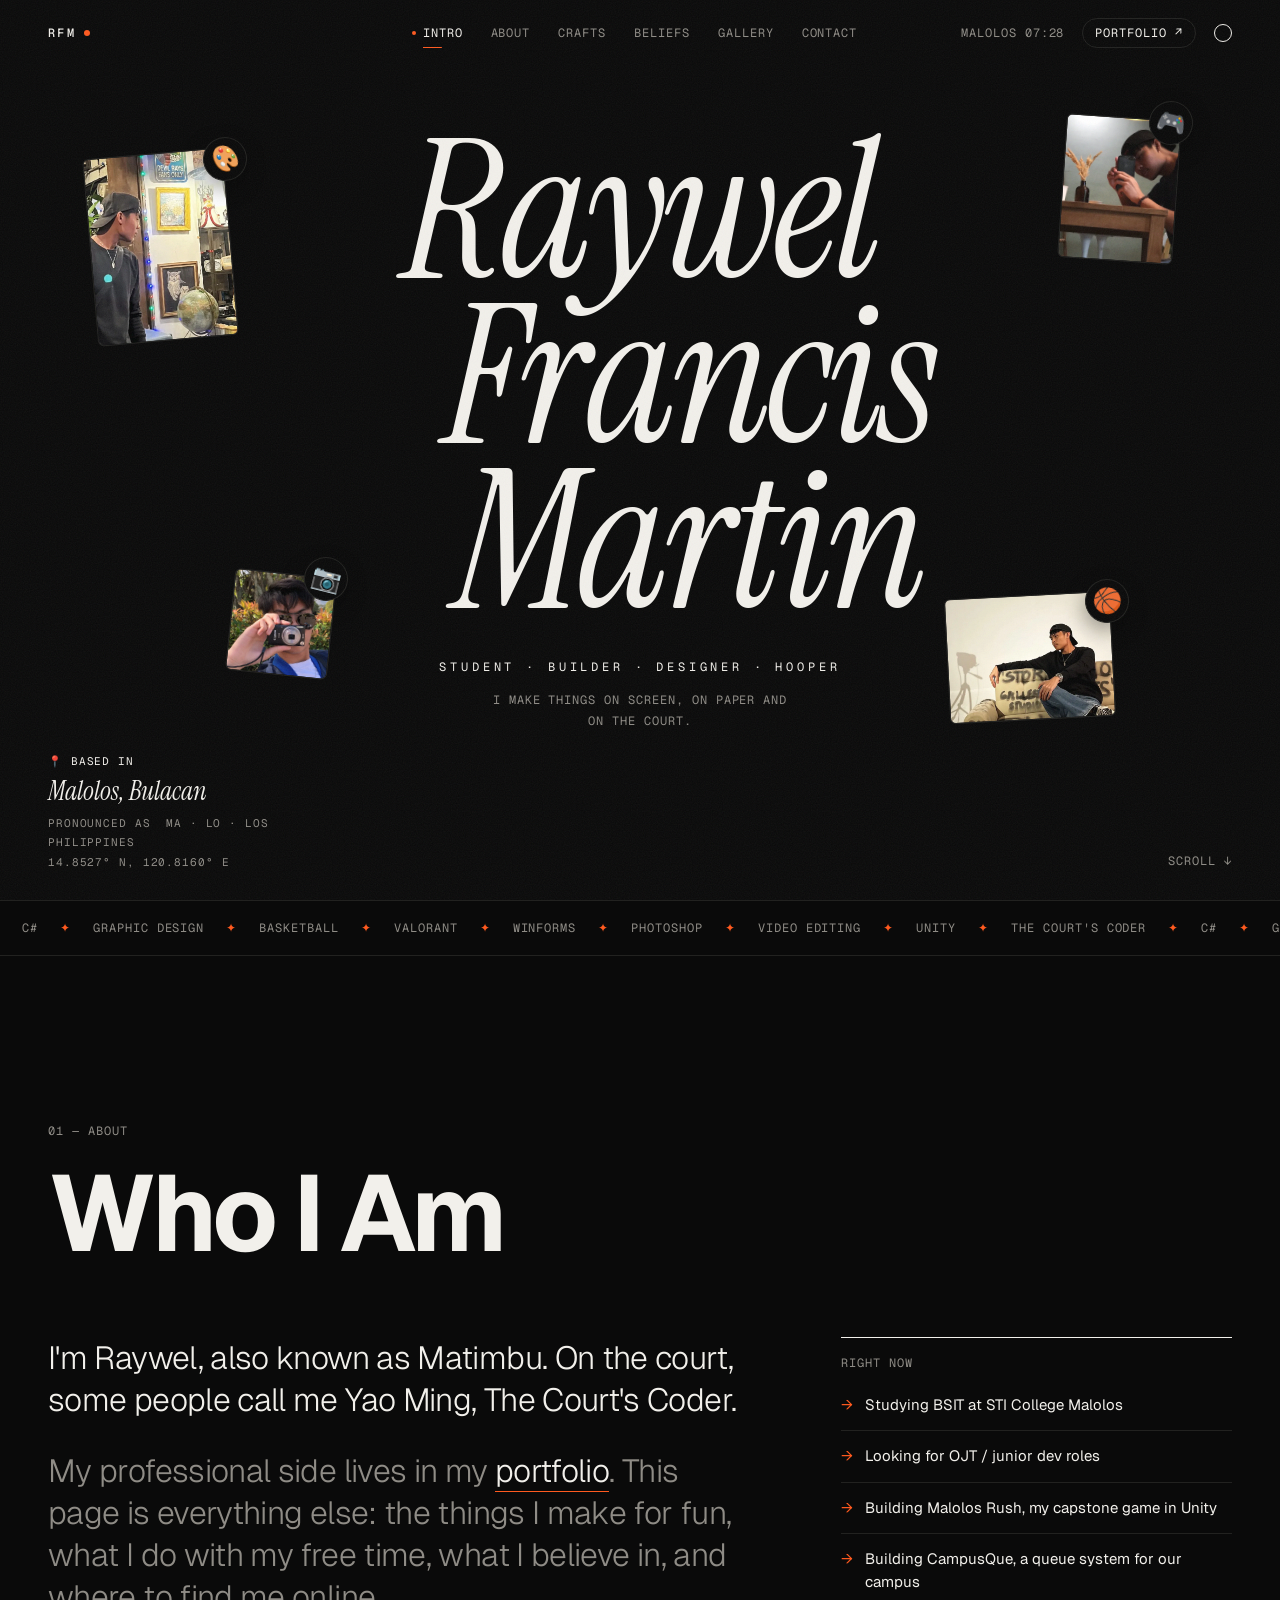
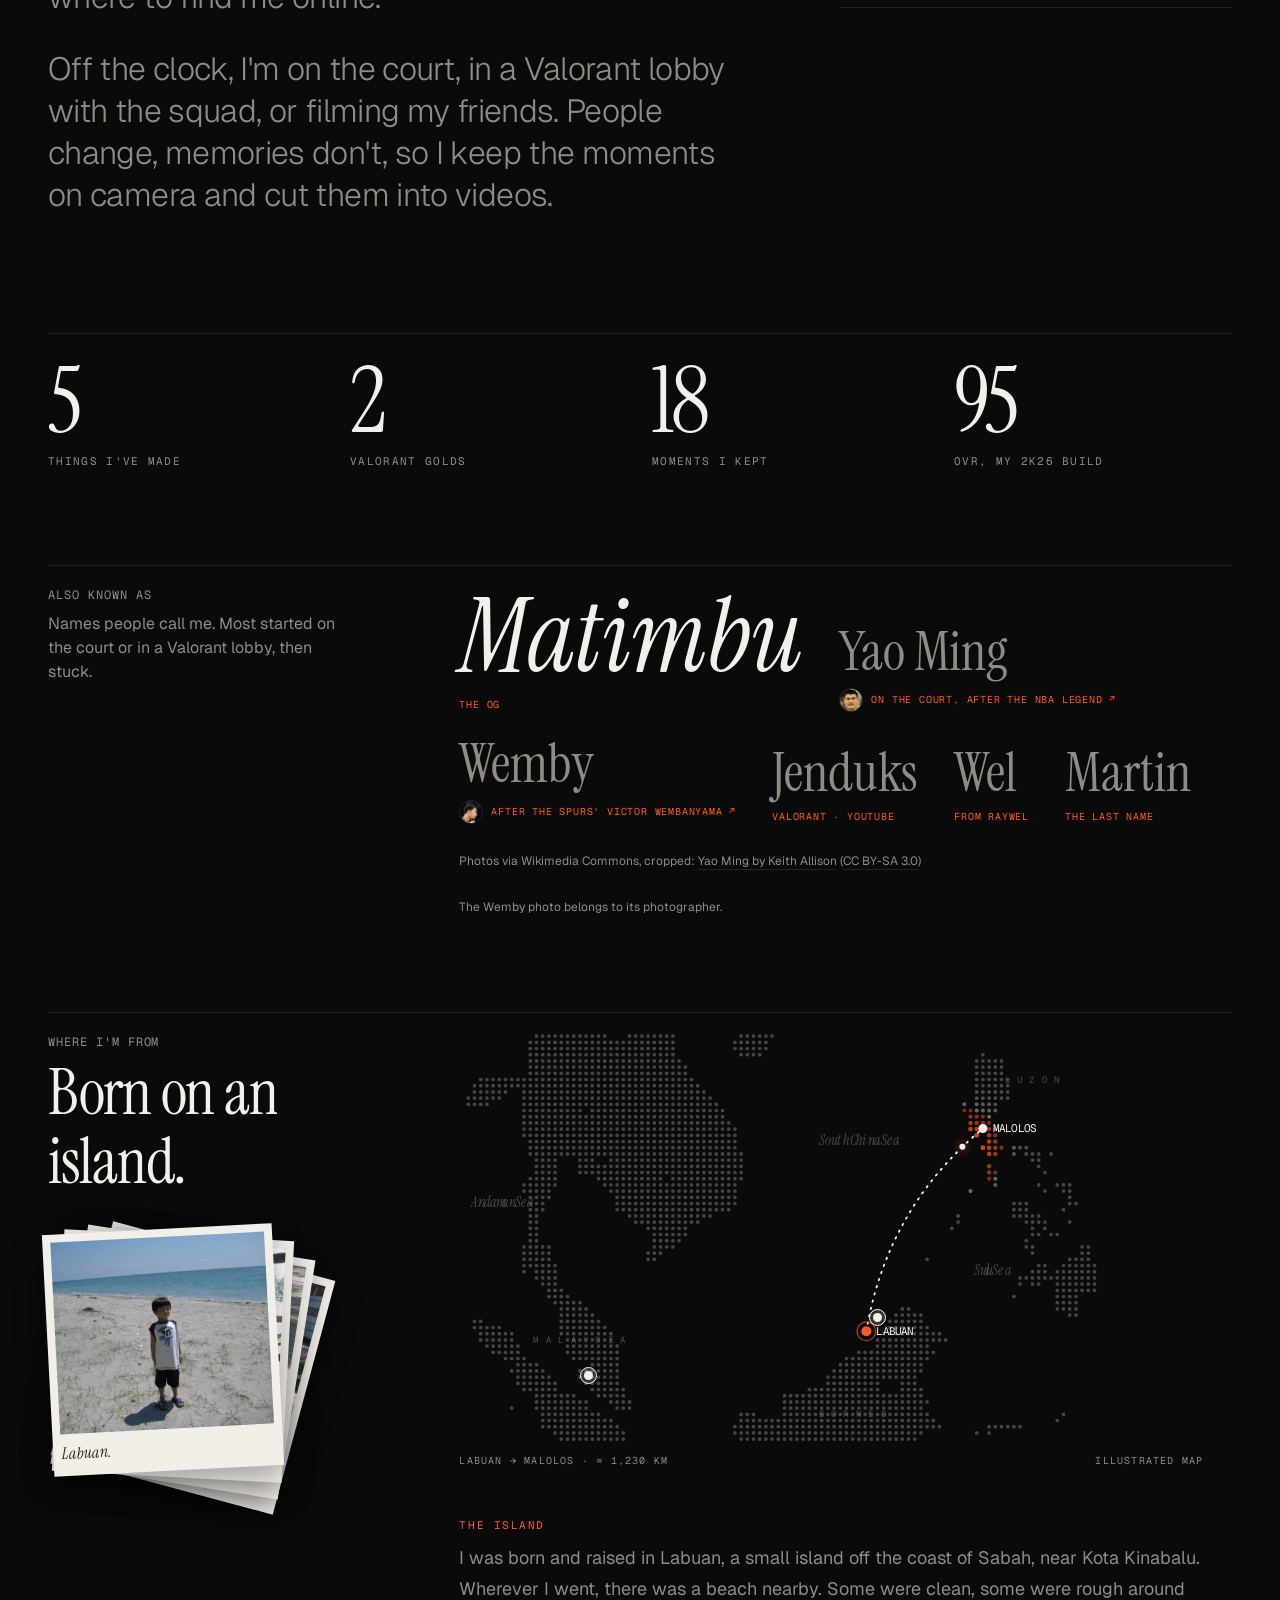
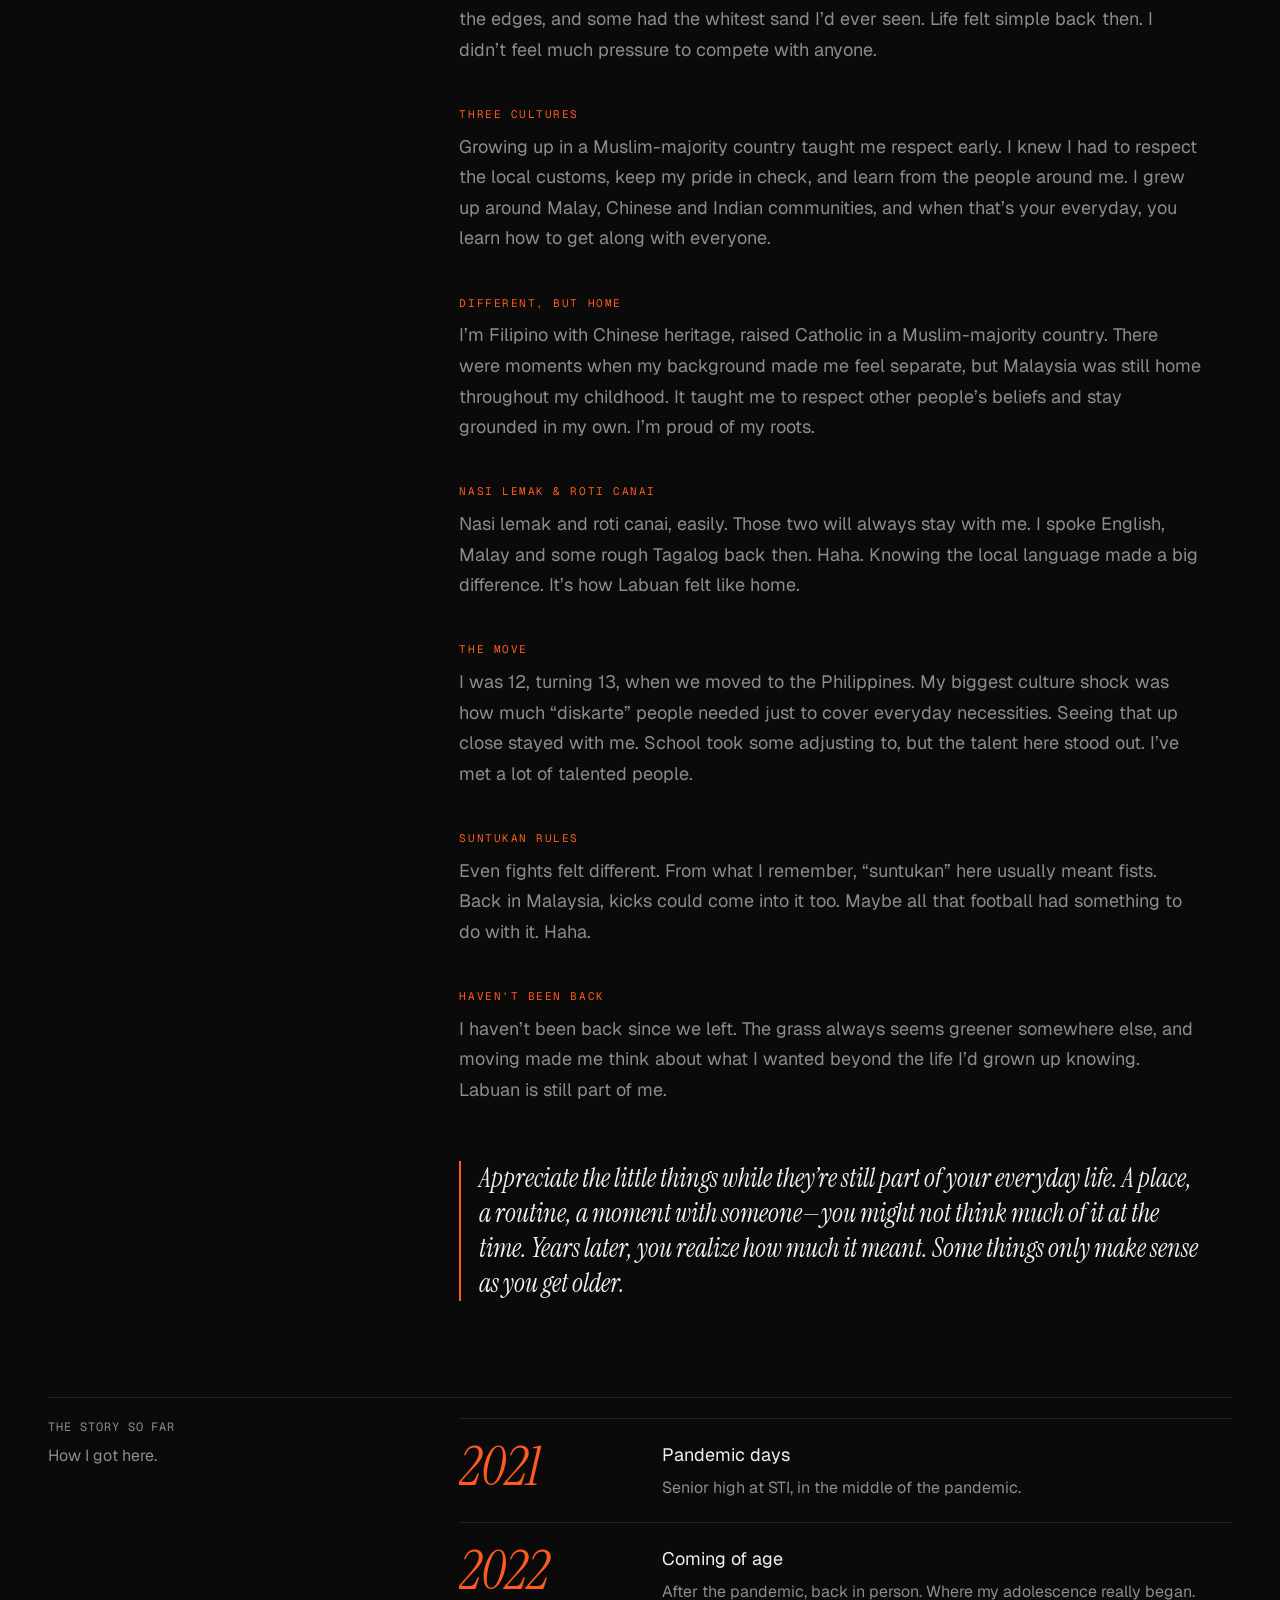
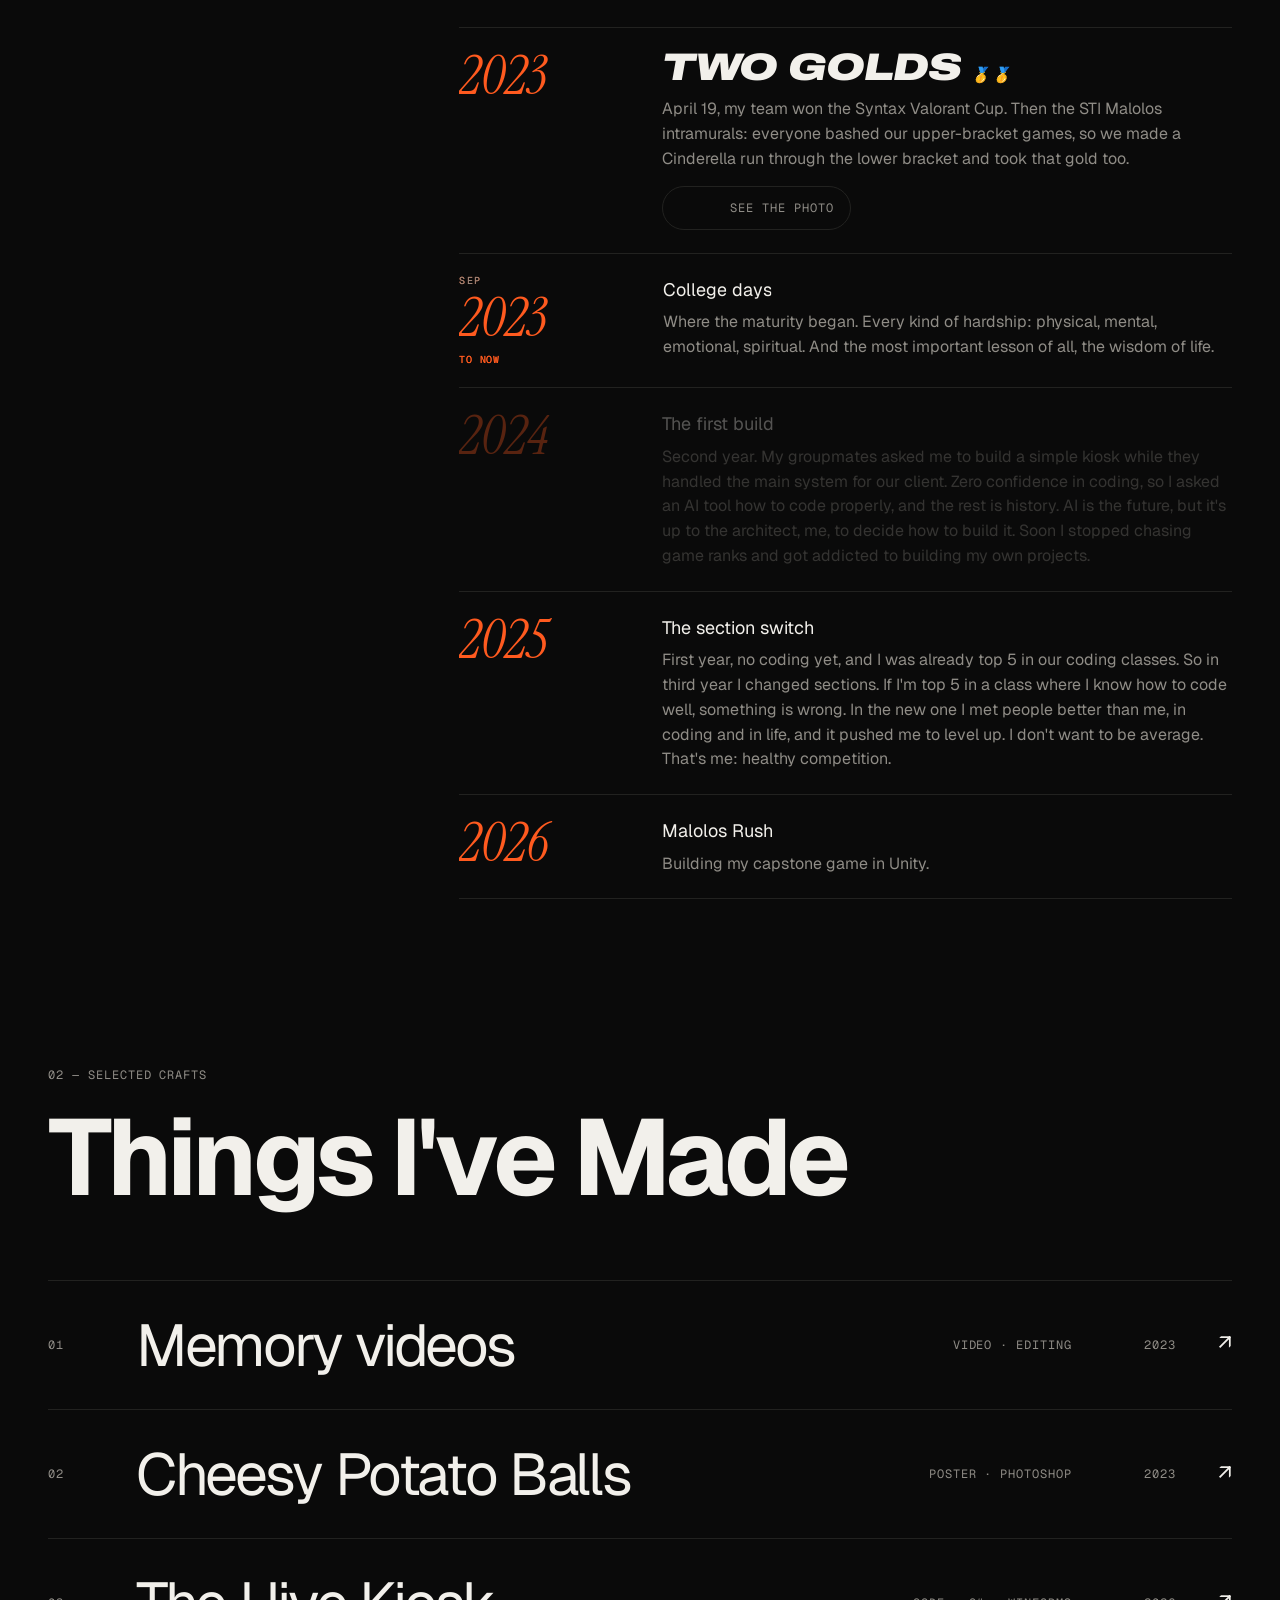
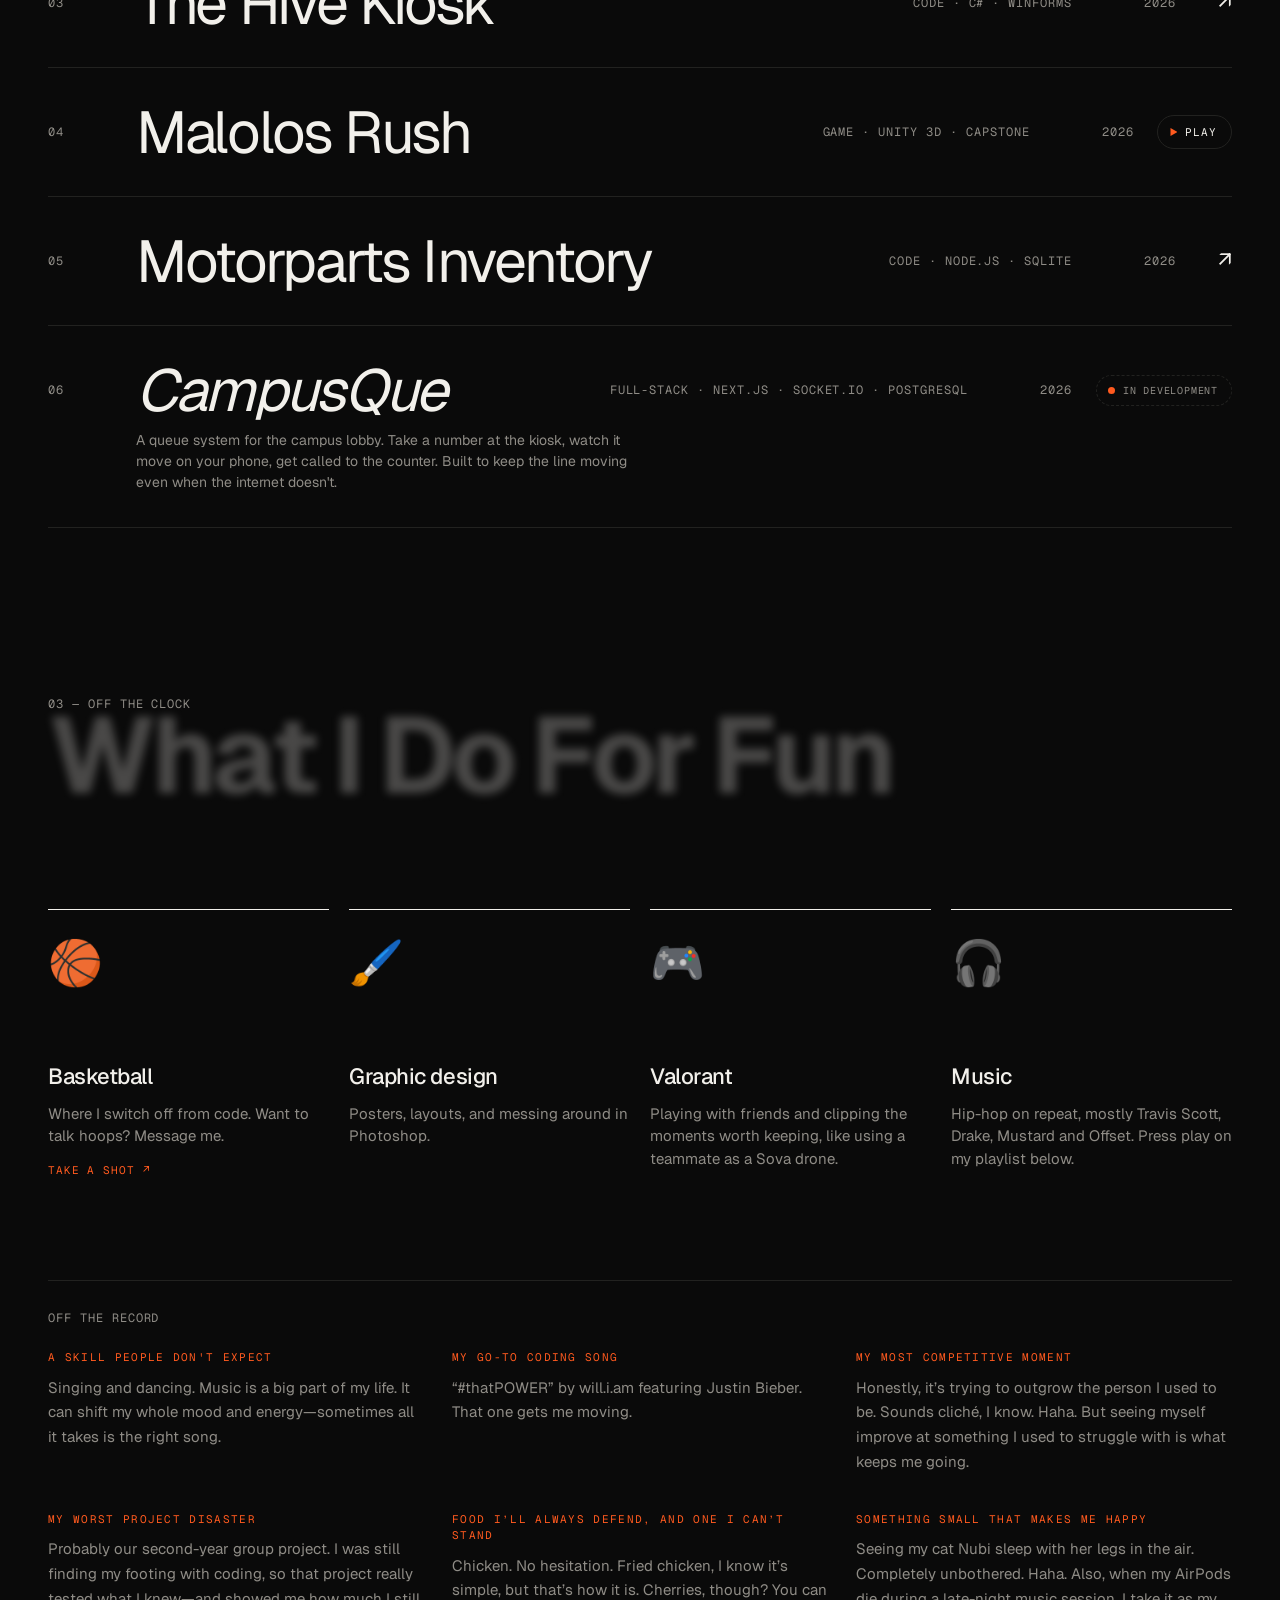
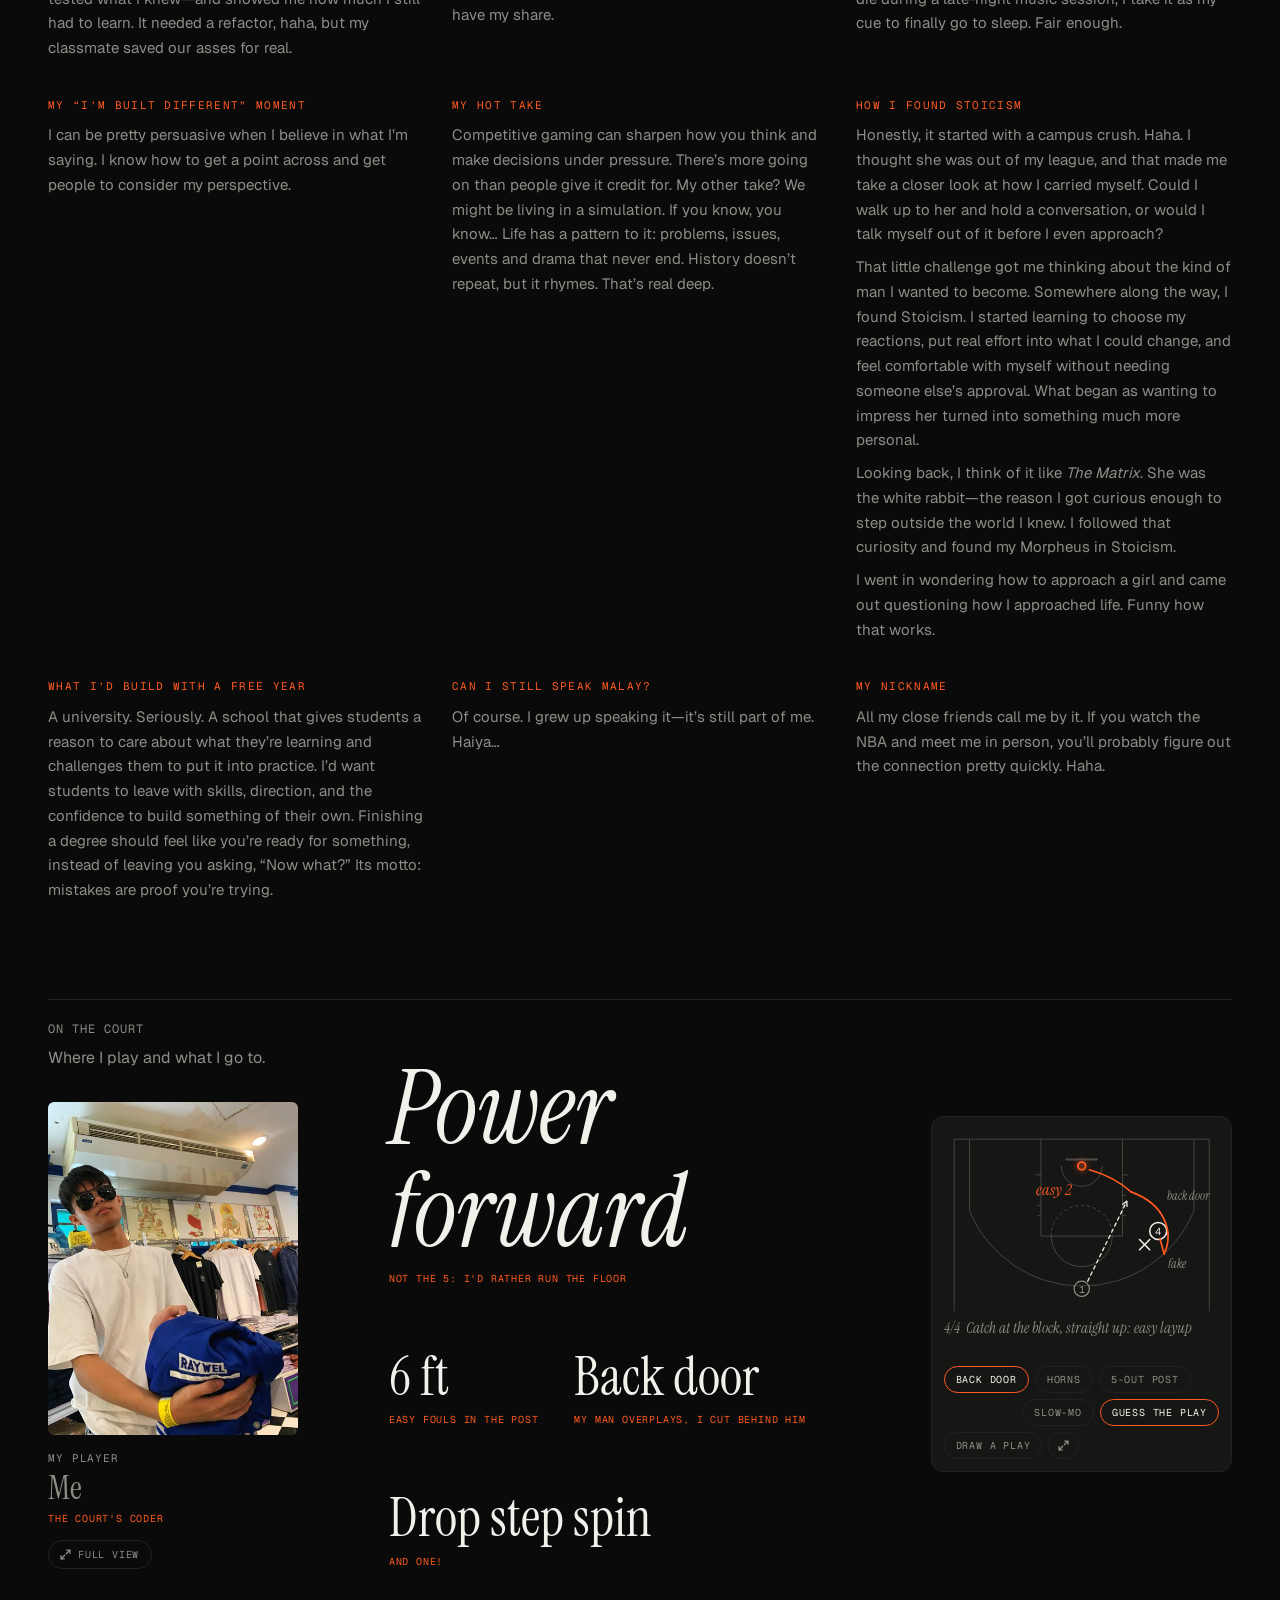
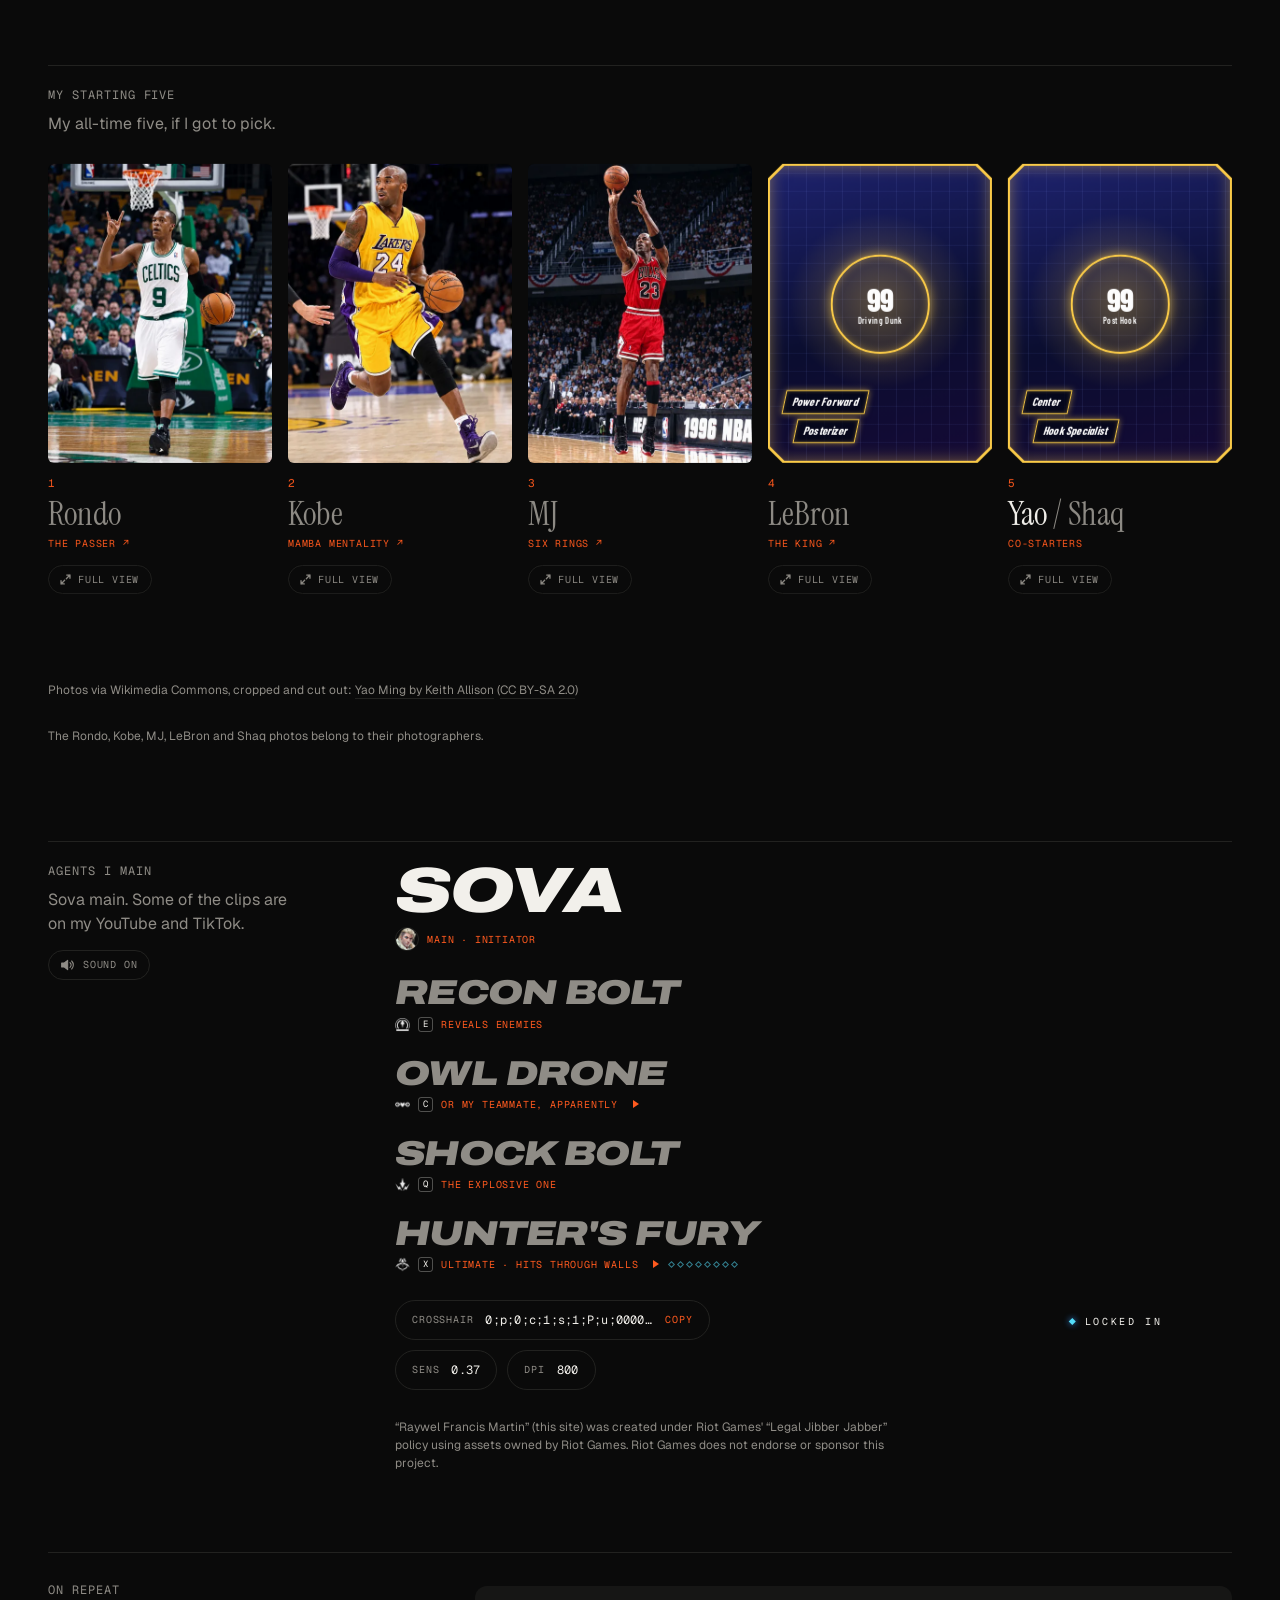
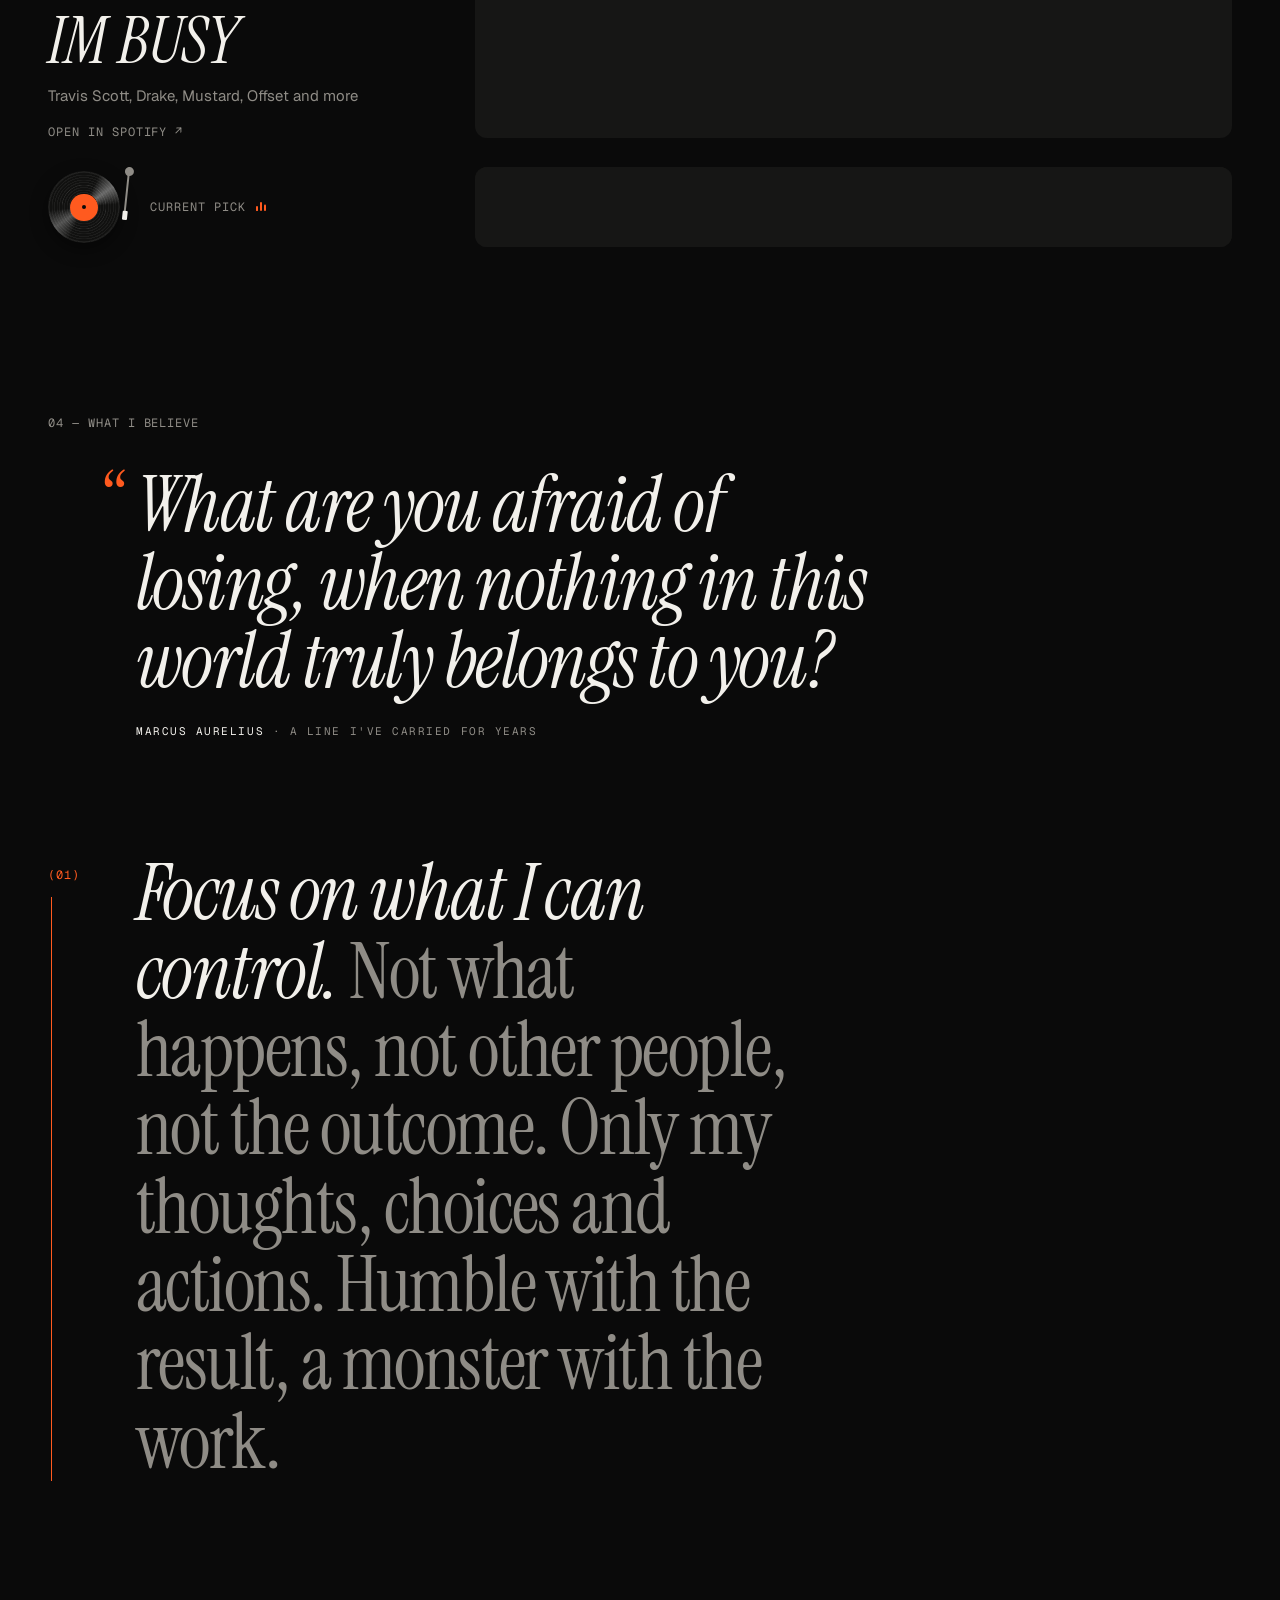
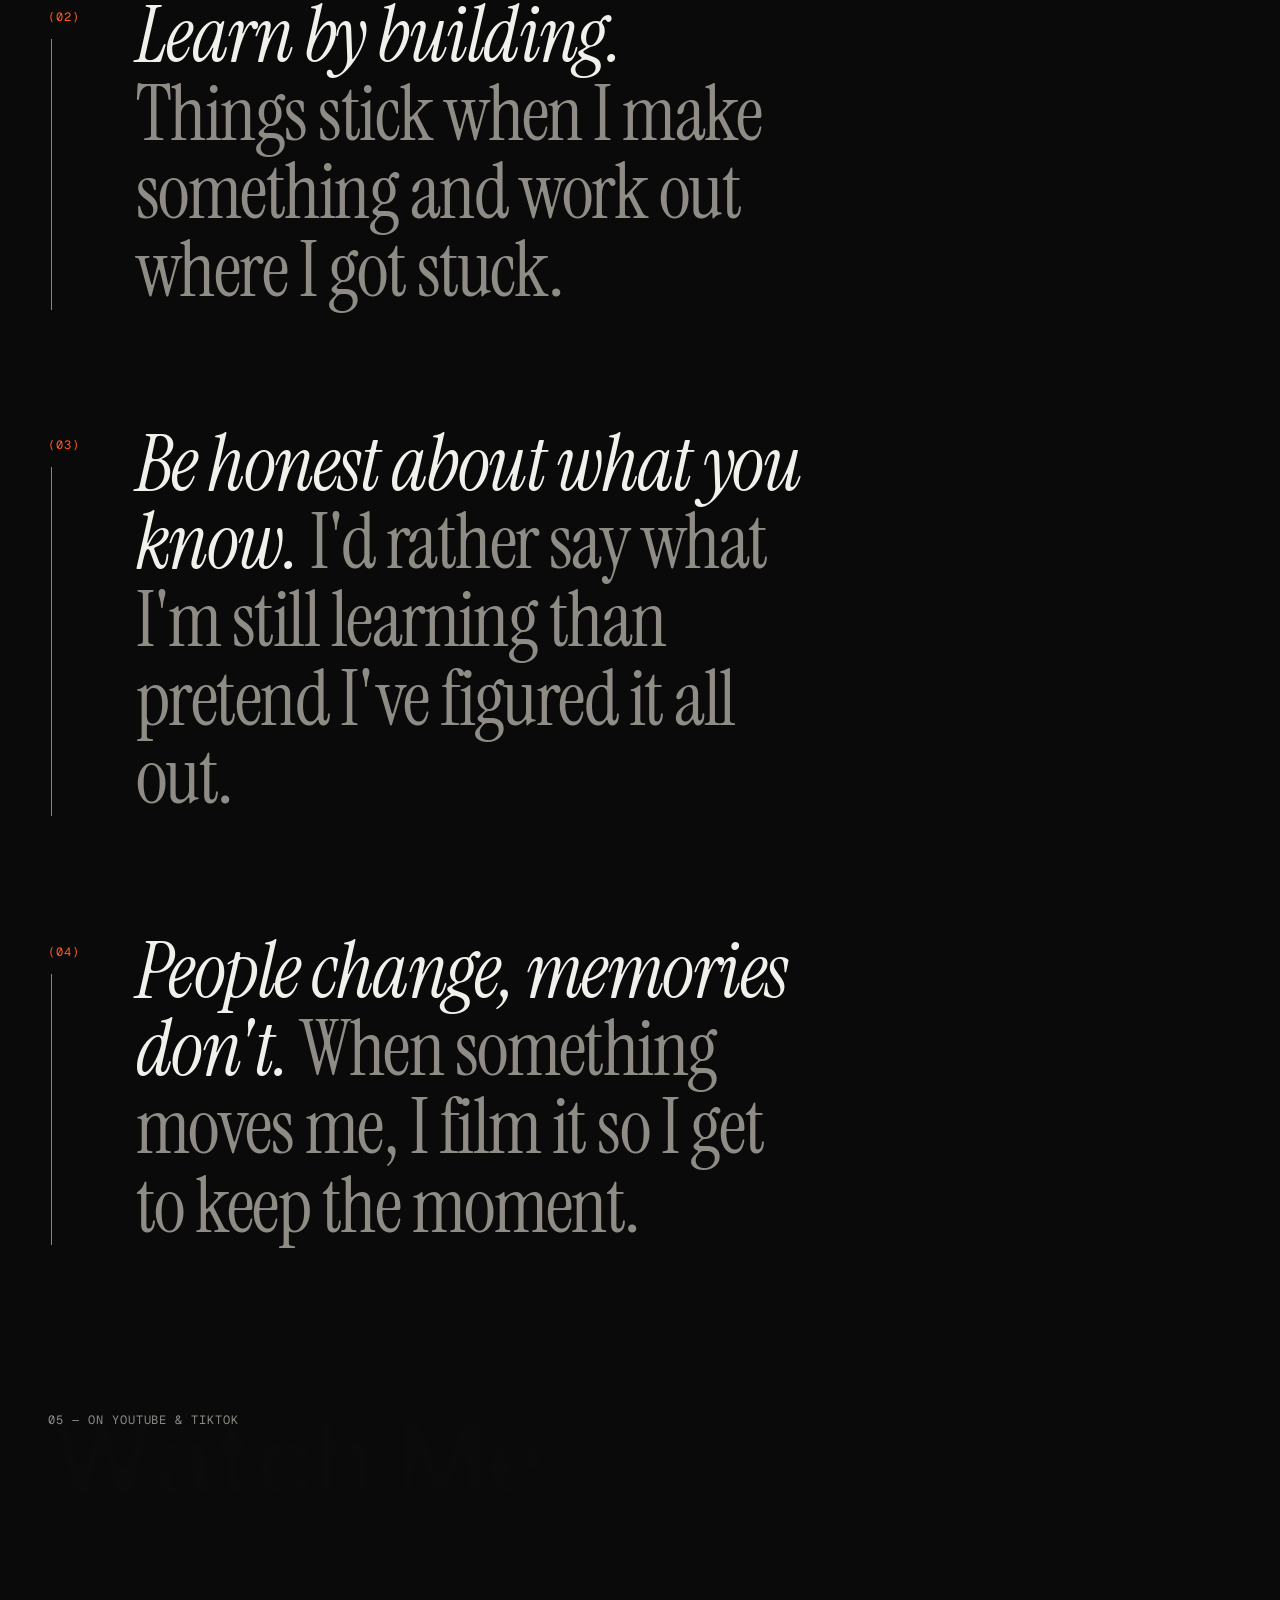
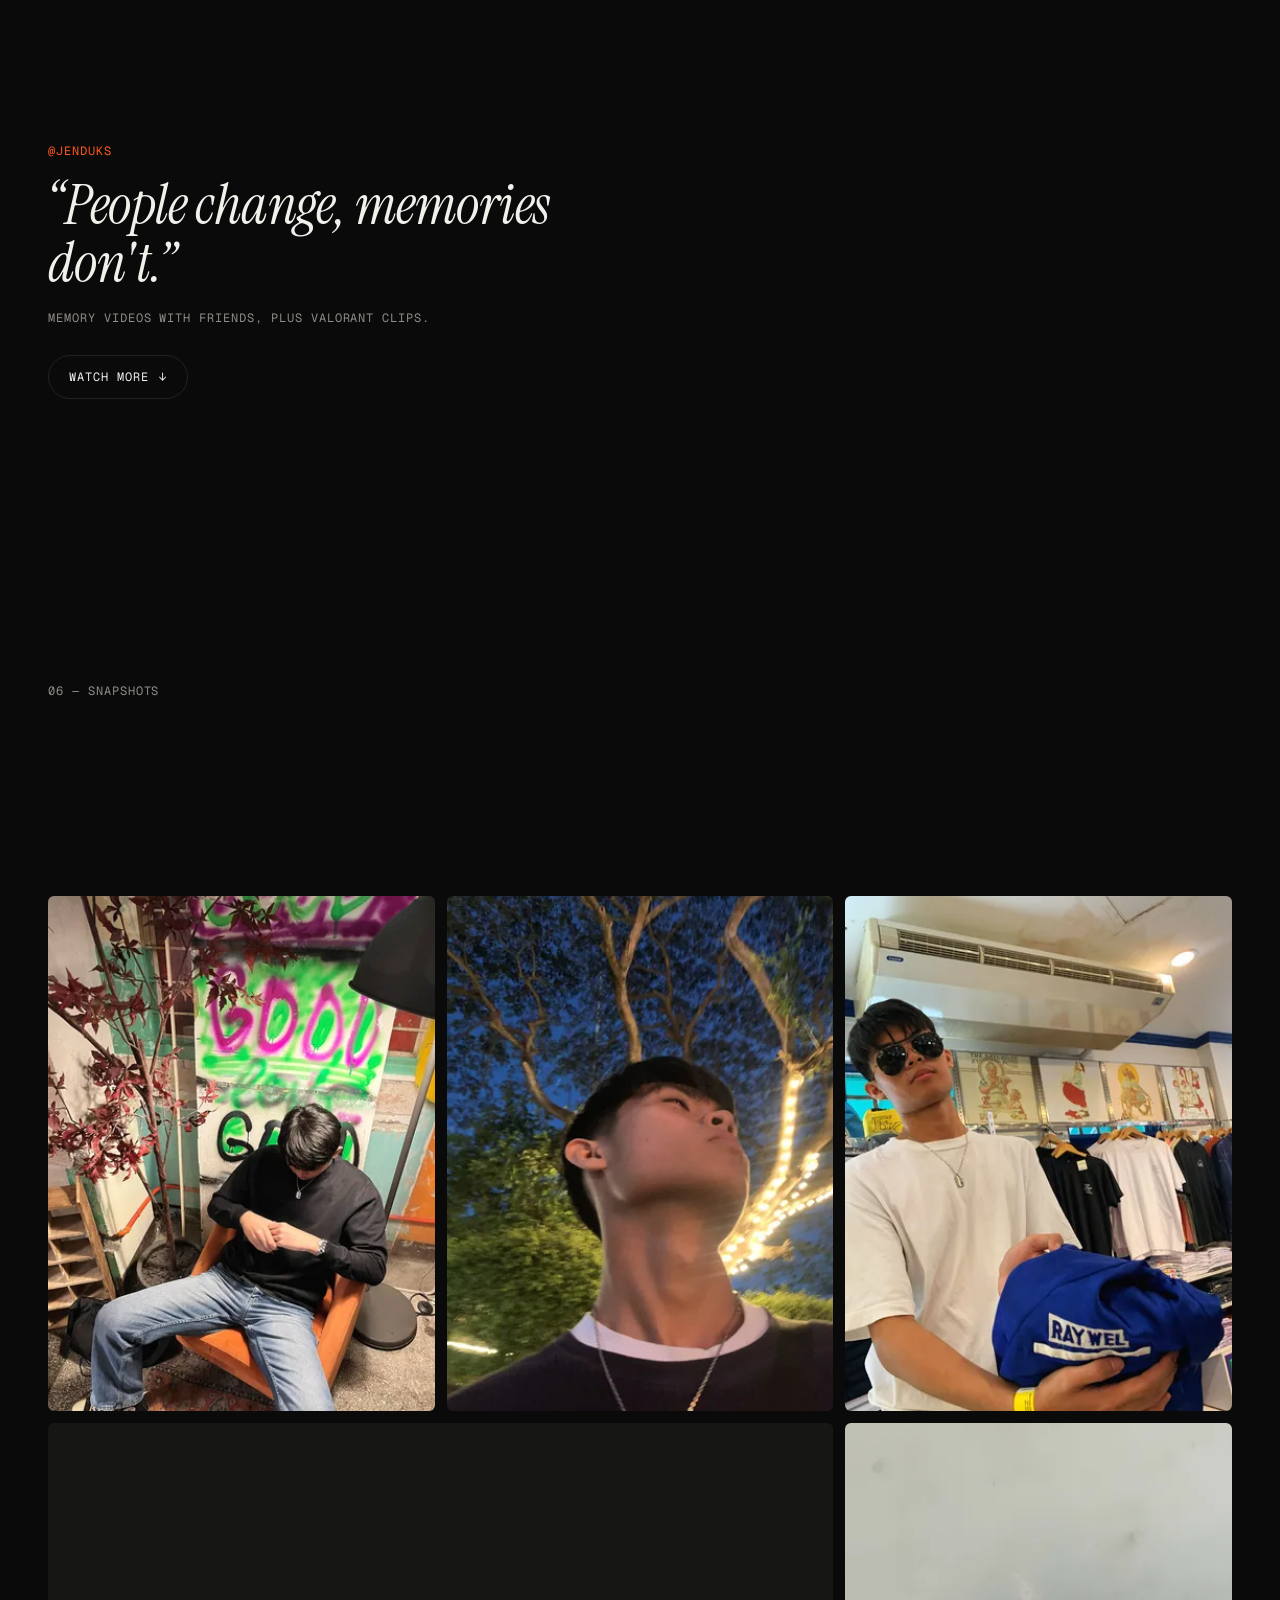
==== commit 71b59809: "Where I'm from: back in my own voice; the map always loads its newest version" ====
--- a/index.html
+++ b/index.html
@@ -154,7 +154,7 @@
 
   <!-- Bump ?v= on the three files below whenever they change, so visitors skip the cached copies -->
   <script src="https://cdn.jsdelivr.net/npm/lenis@1.3.26/dist/lenis.min.js"></script>
-  <script src="content.js?v=20261013-6"></script>
+  <script src="content.js?v=20261013-7"></script>
   <script src="main.js?v=20261013-4"></script>
   <!-- Visitor stats: GoatCounter (no cookies). Dashboard: https://matimbu.goatcounter.com
        Open the site once with #toggle-goatcounter at the end of the address to stop
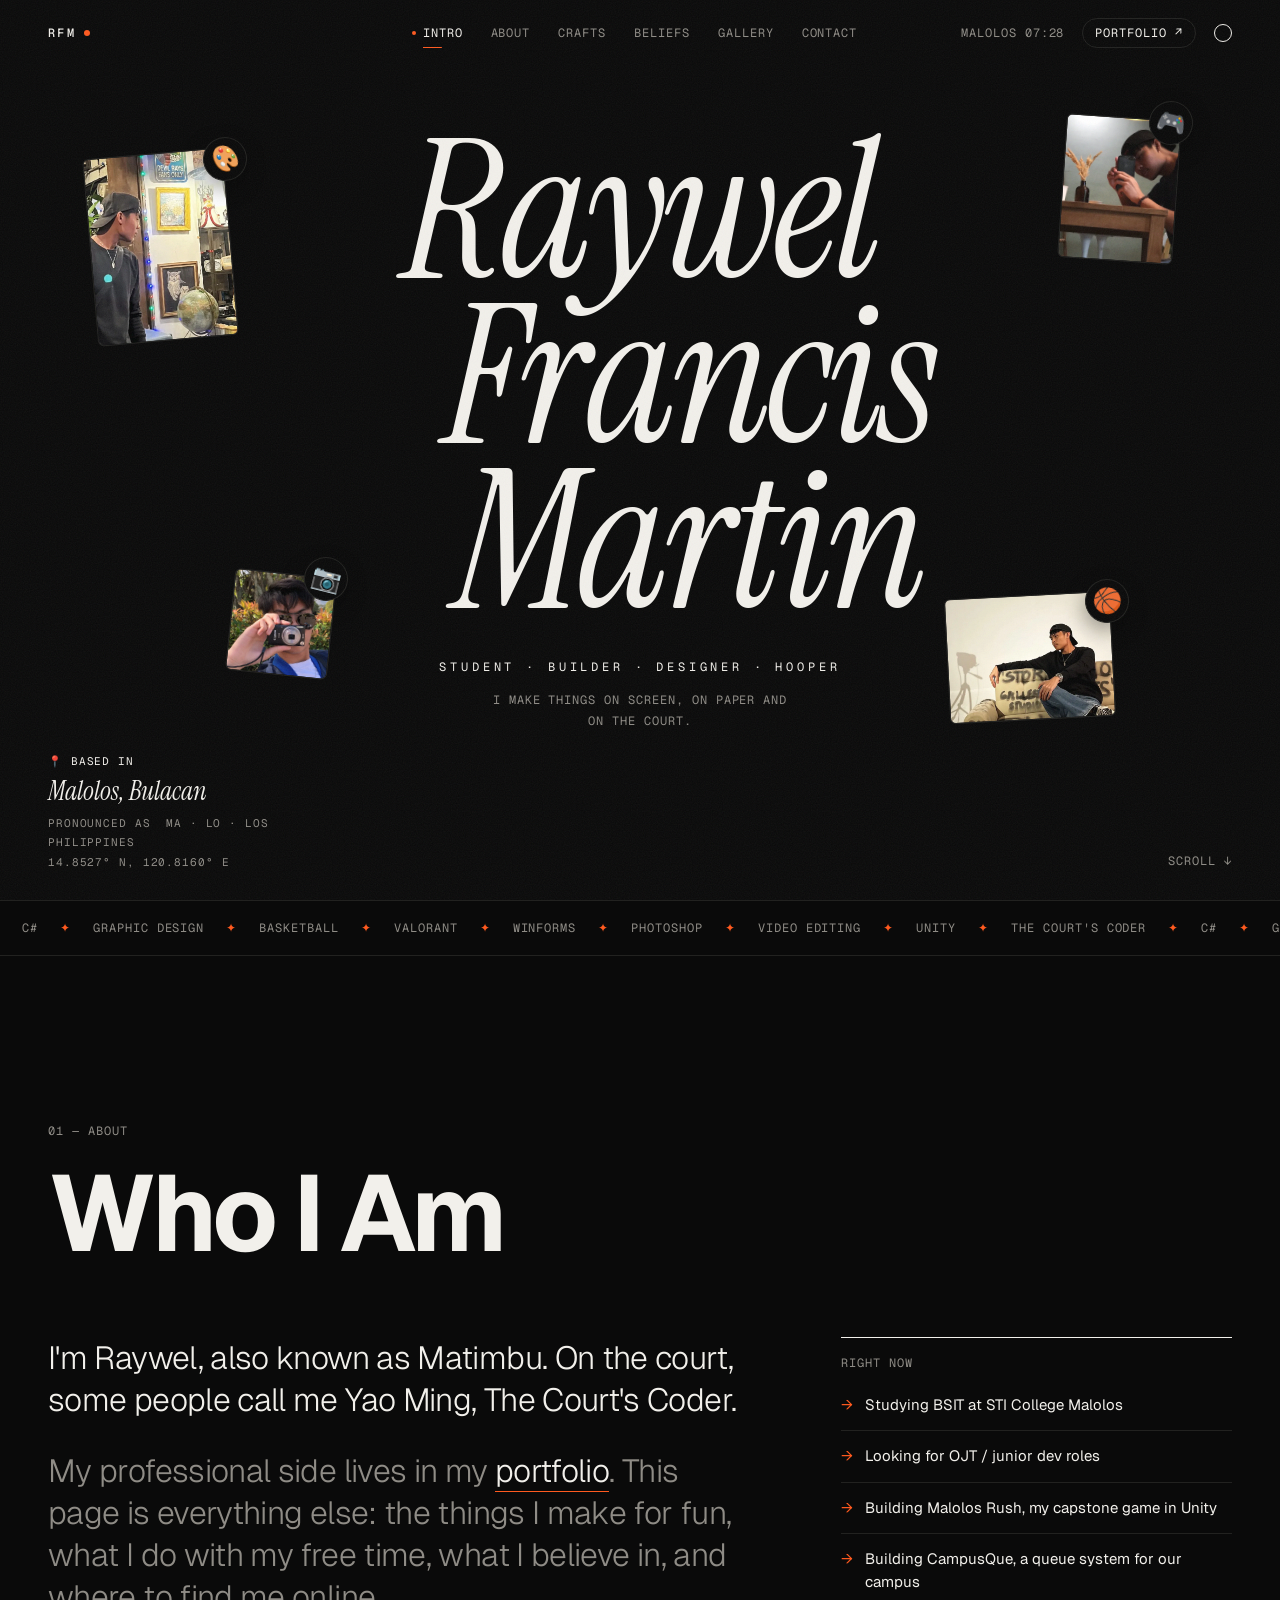
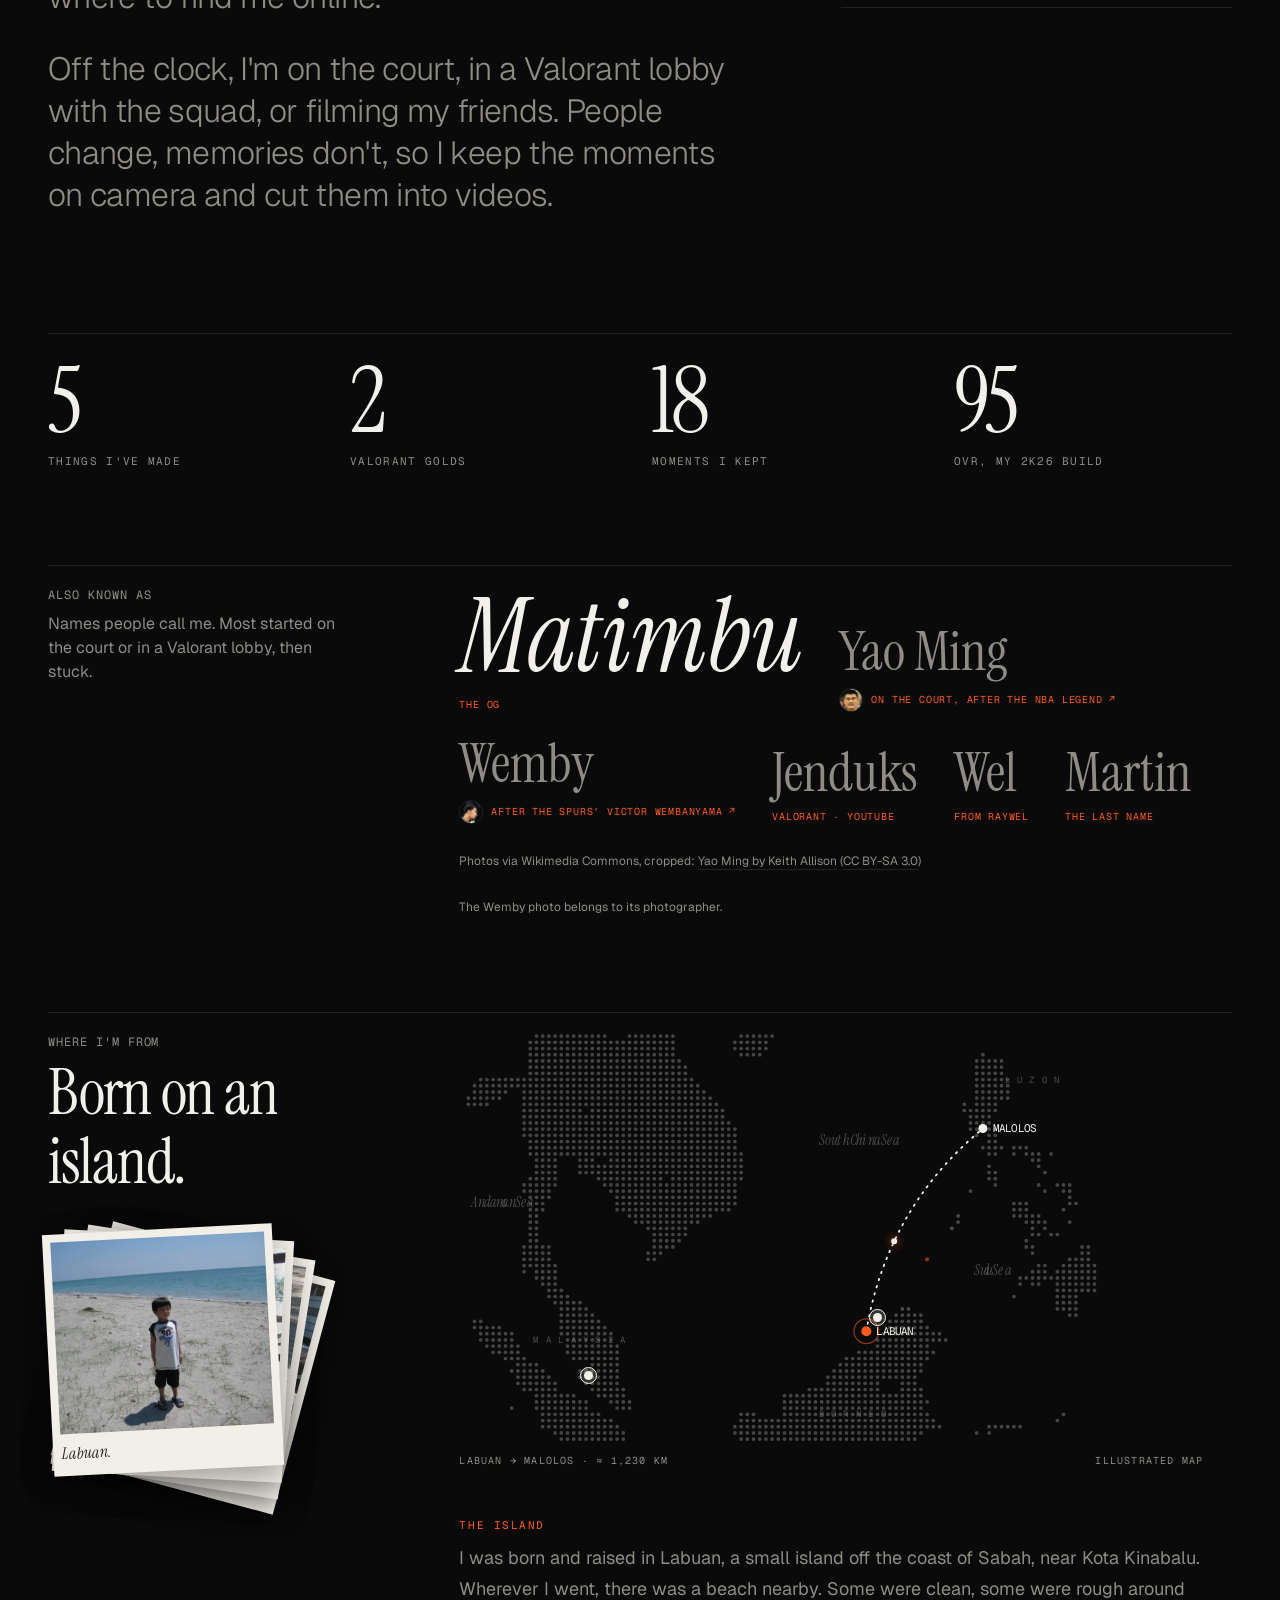
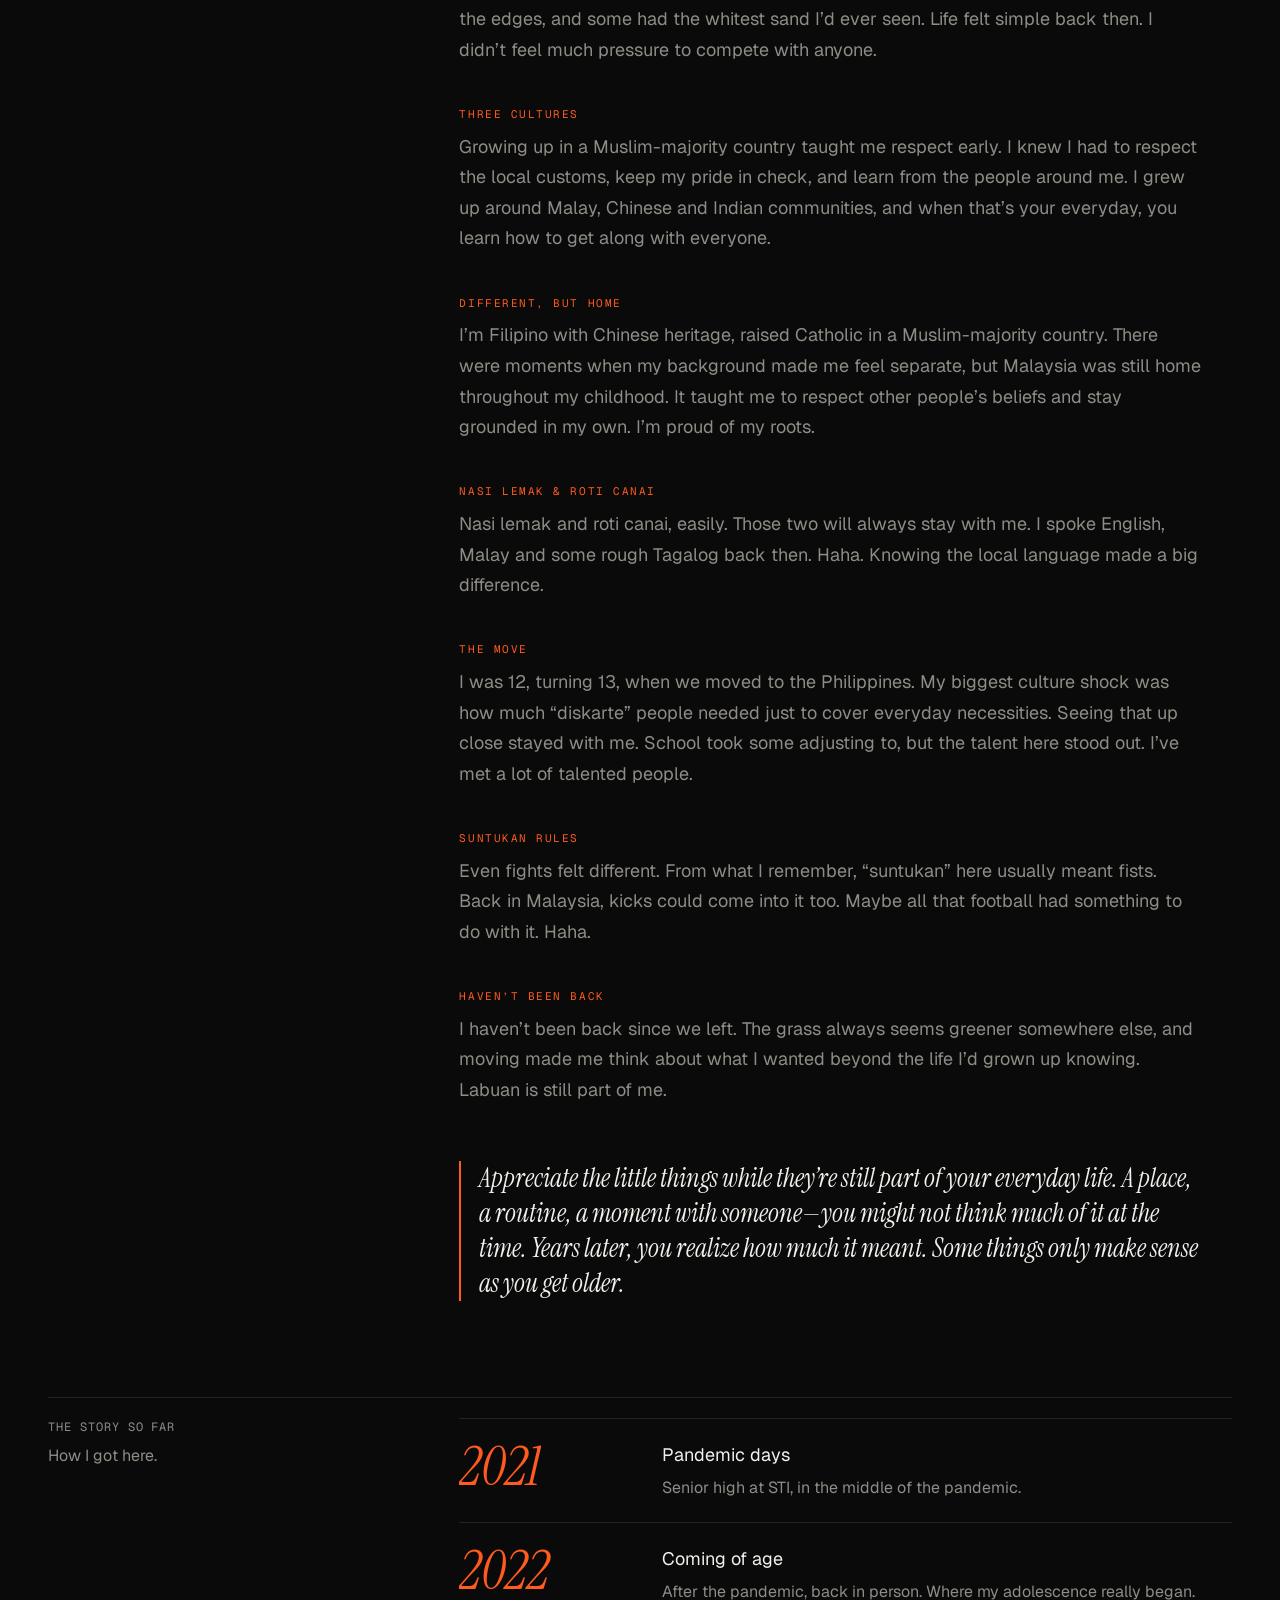
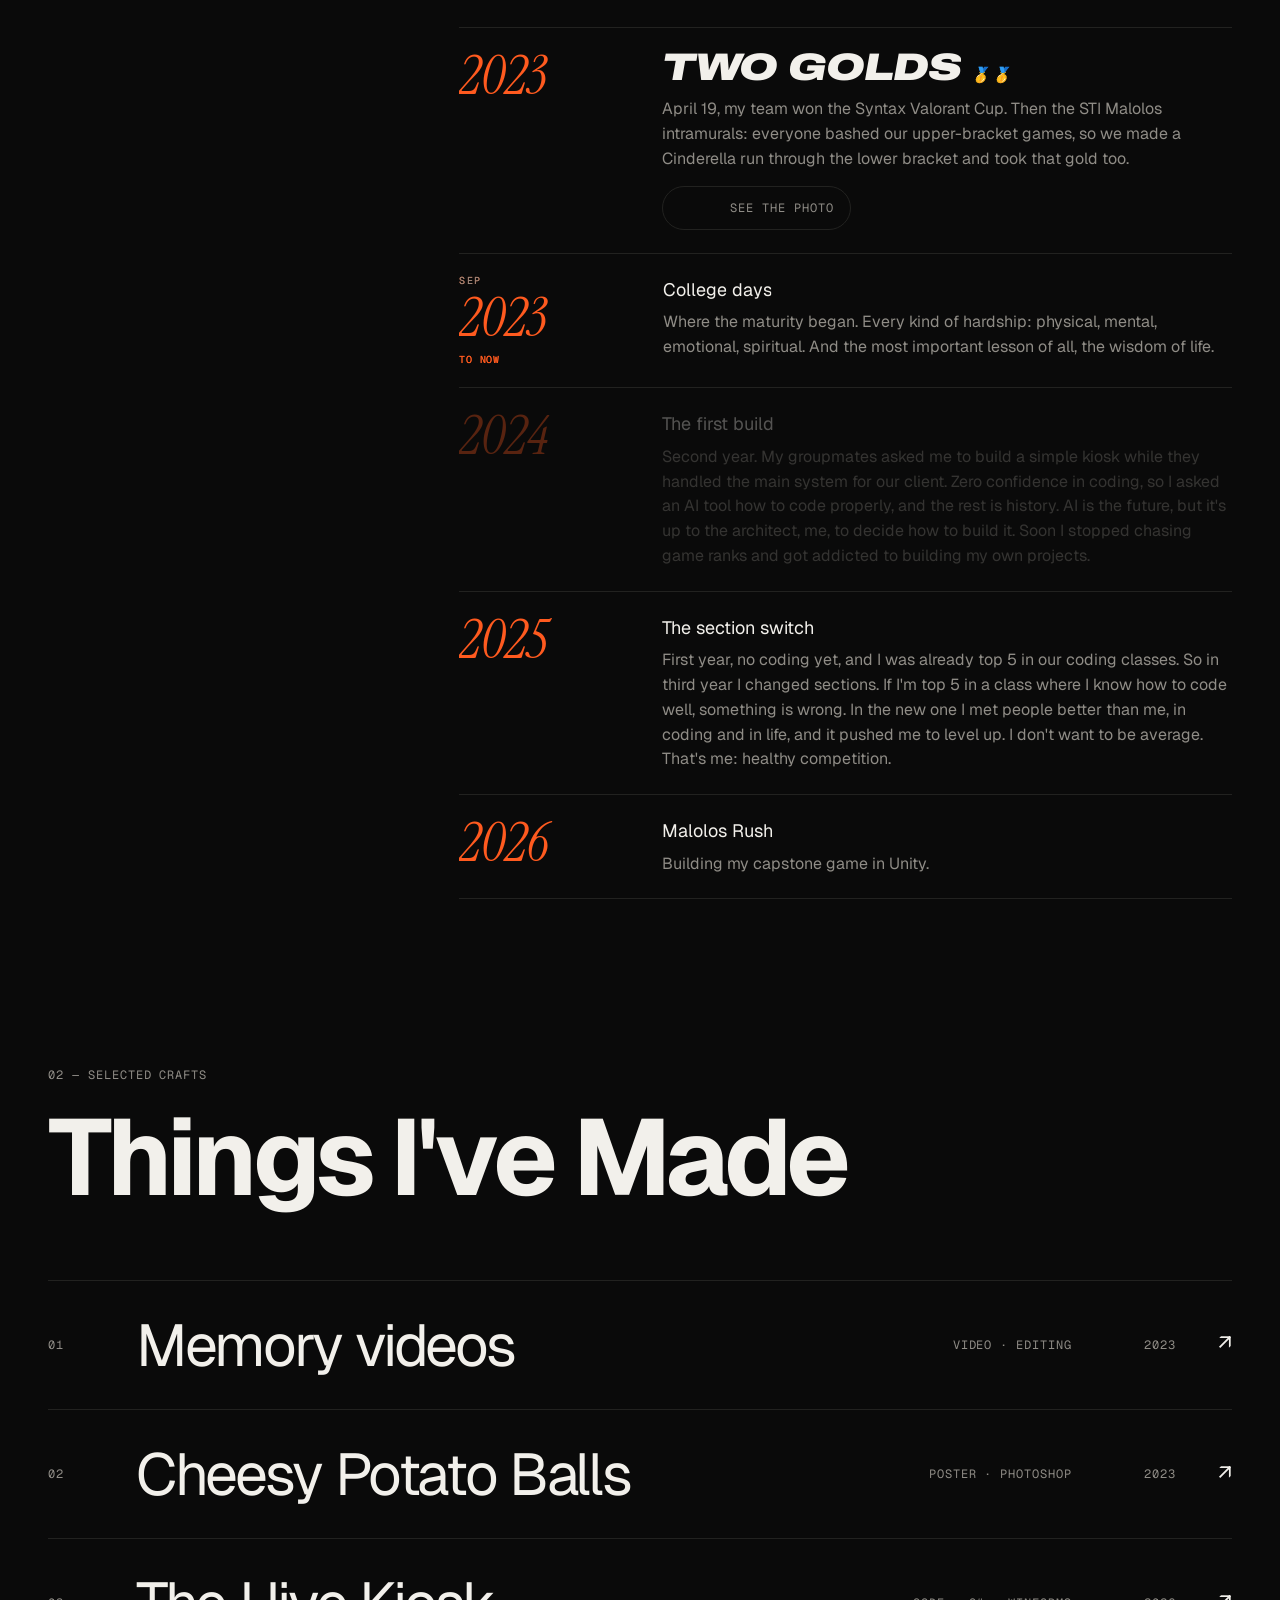
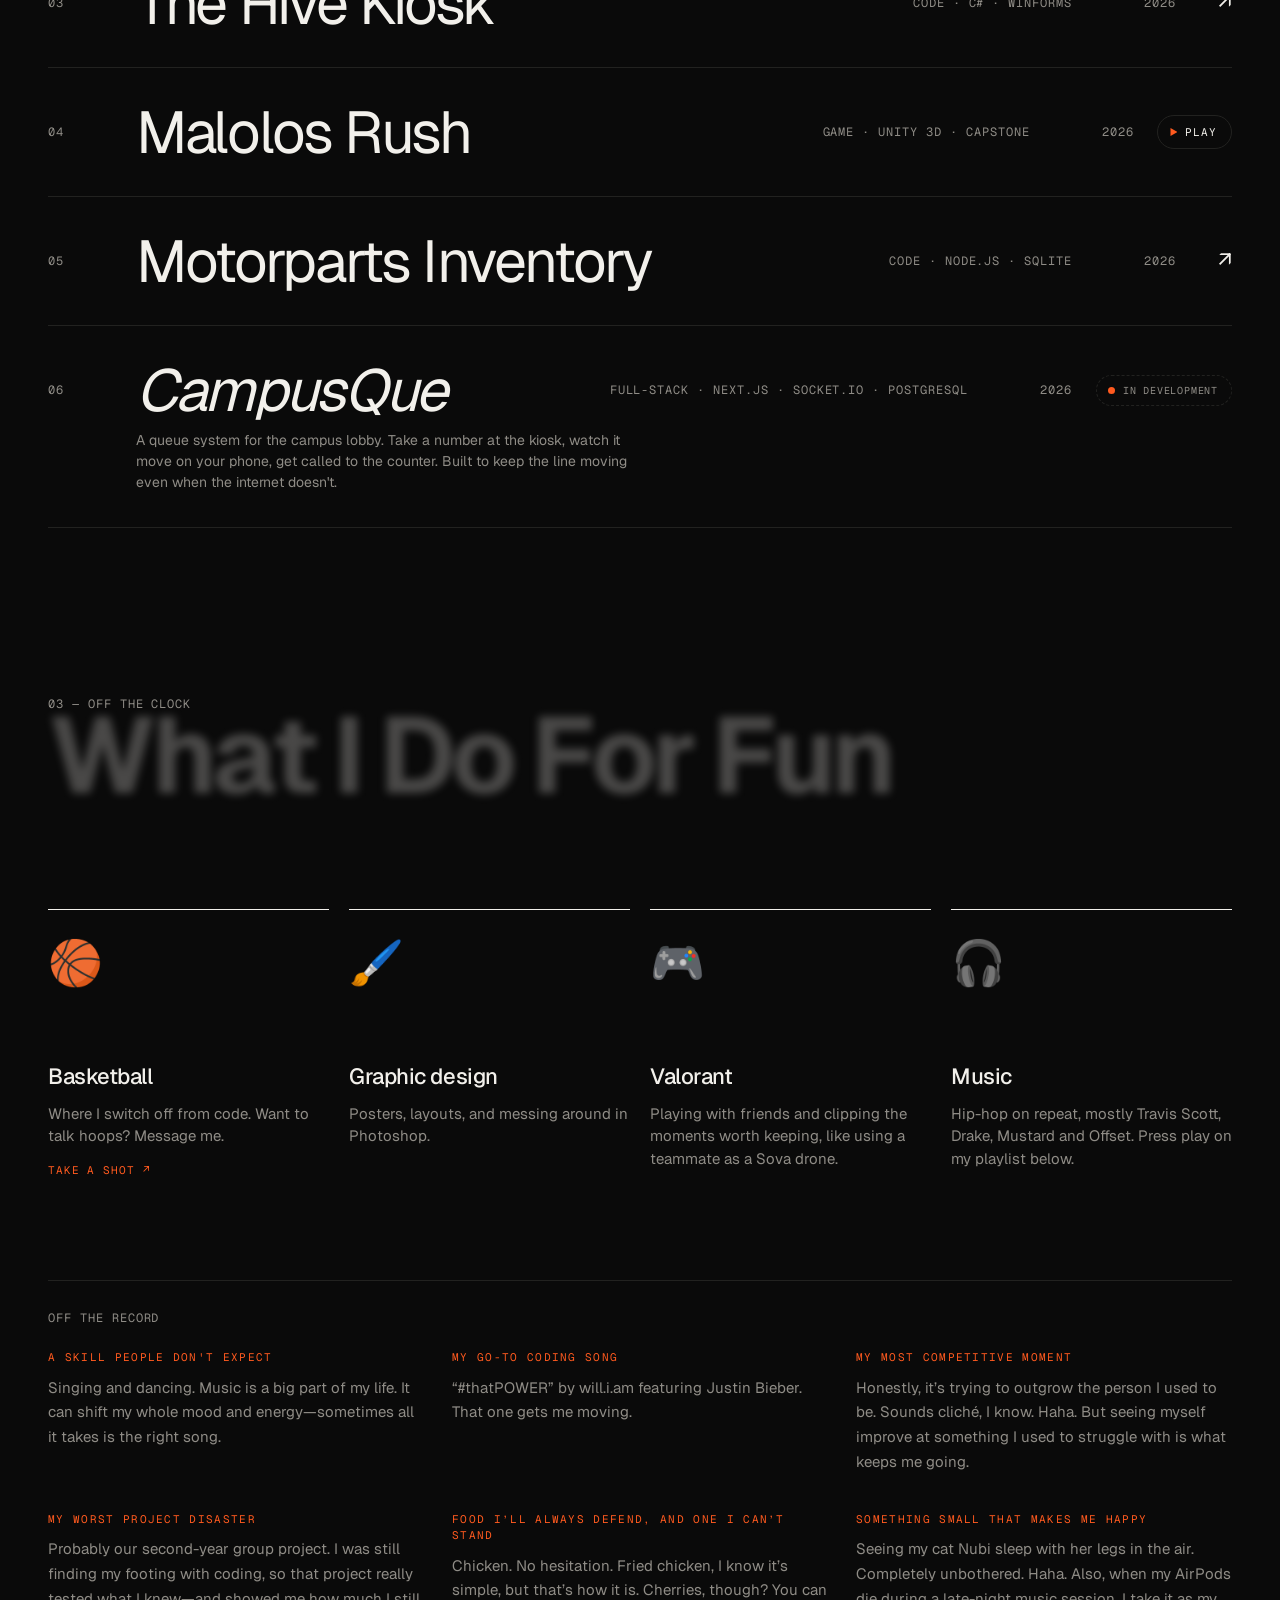
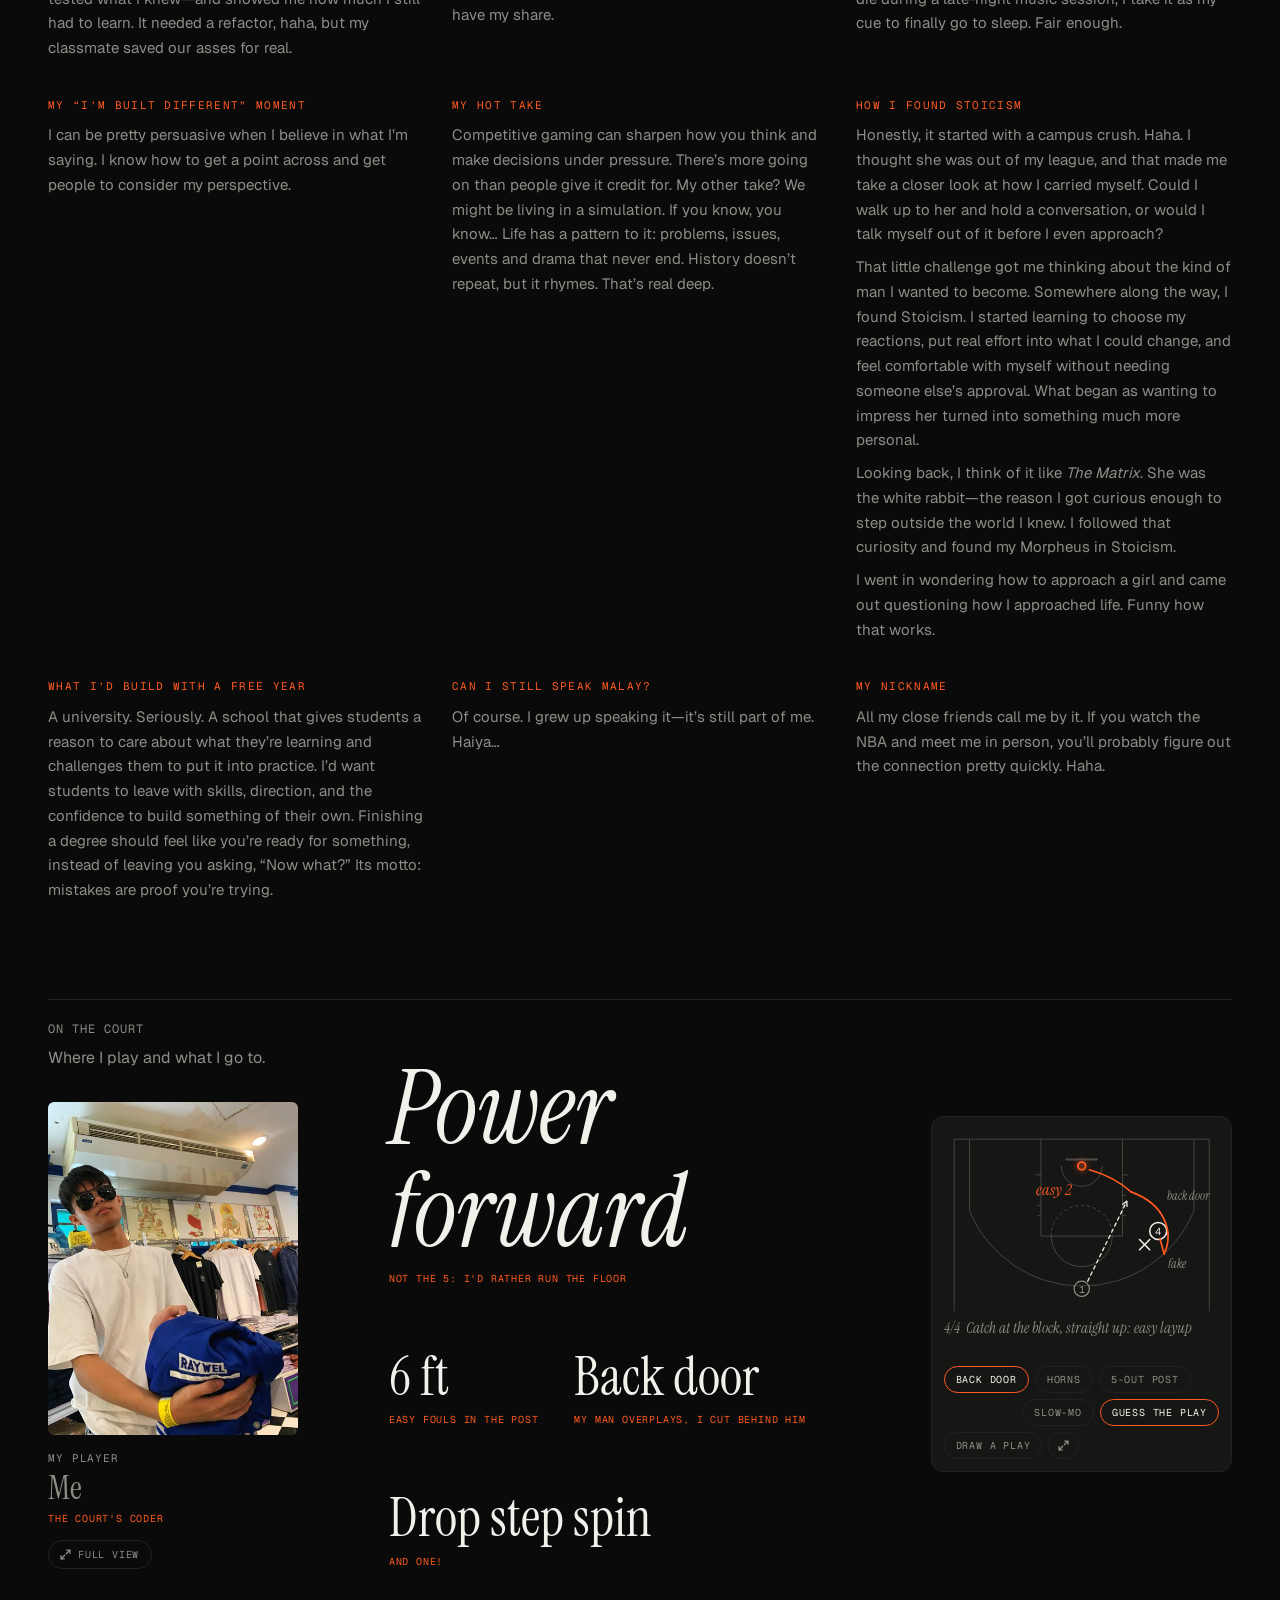
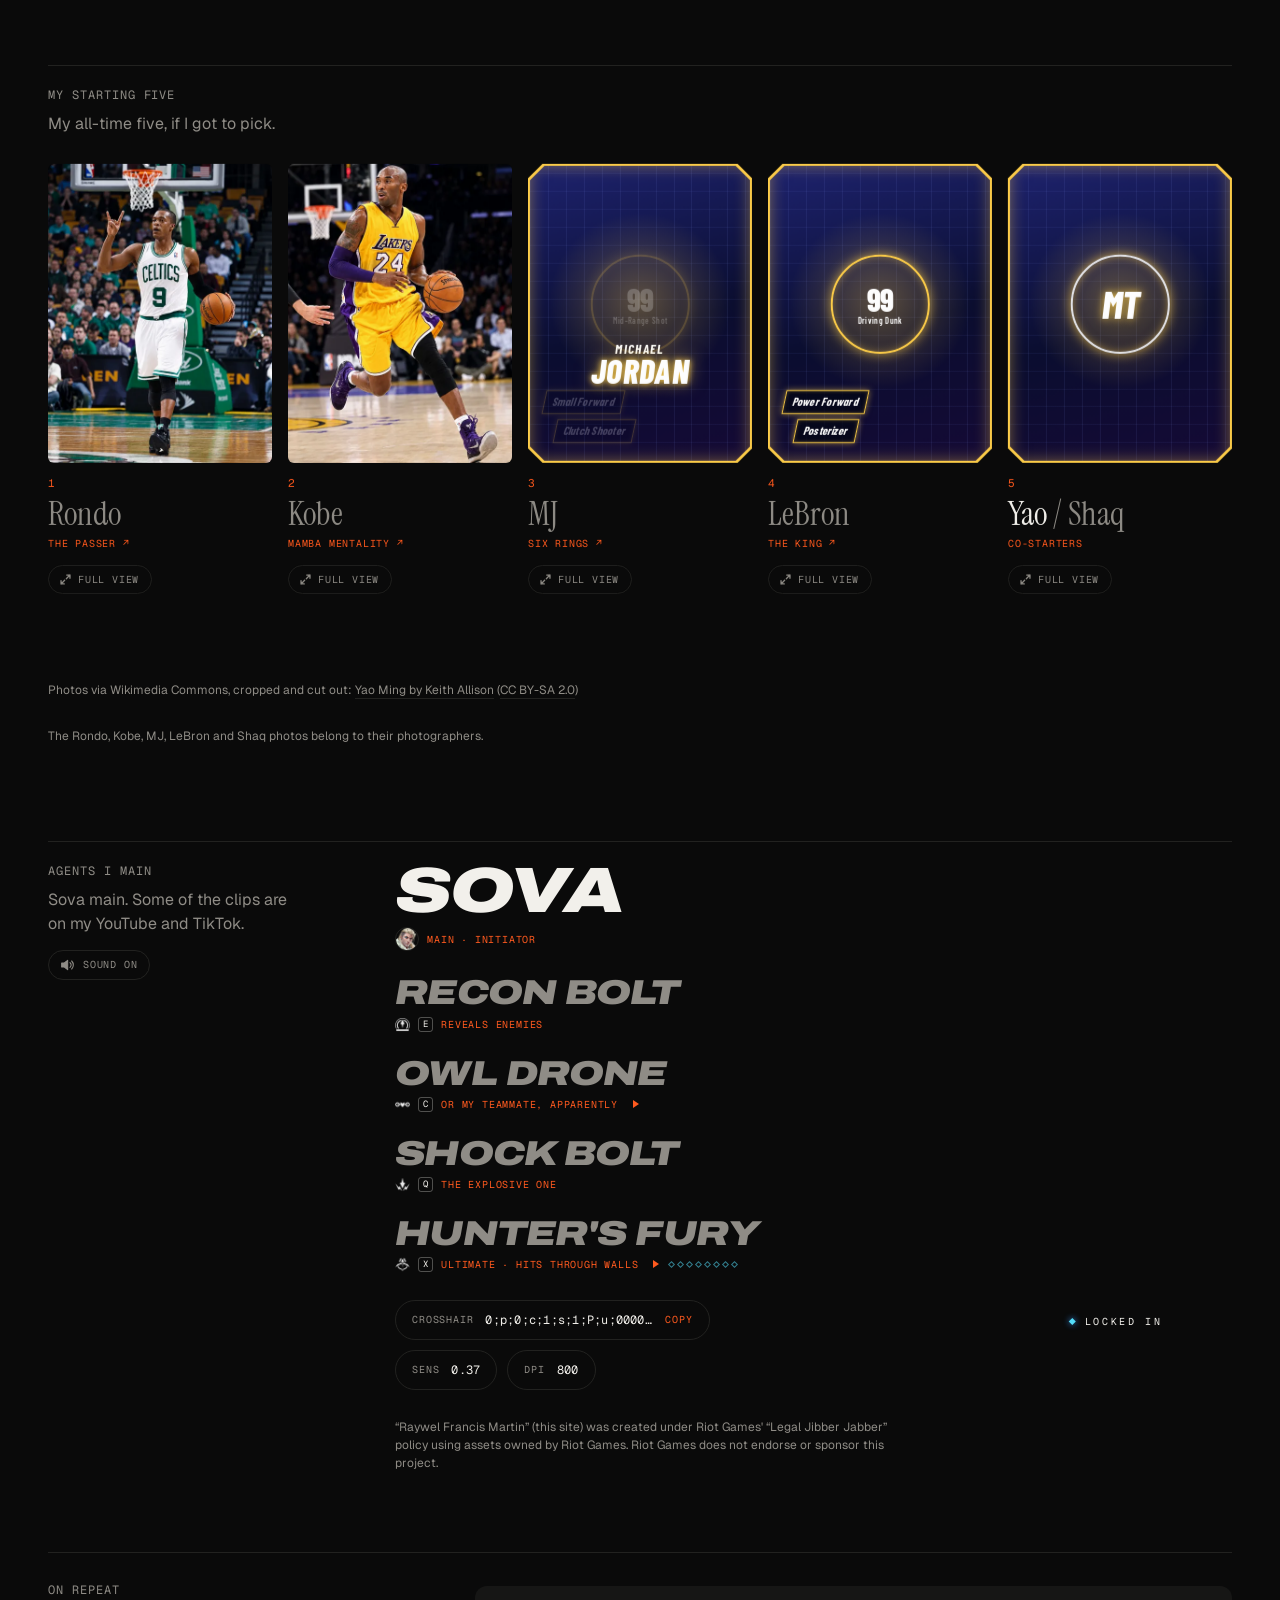
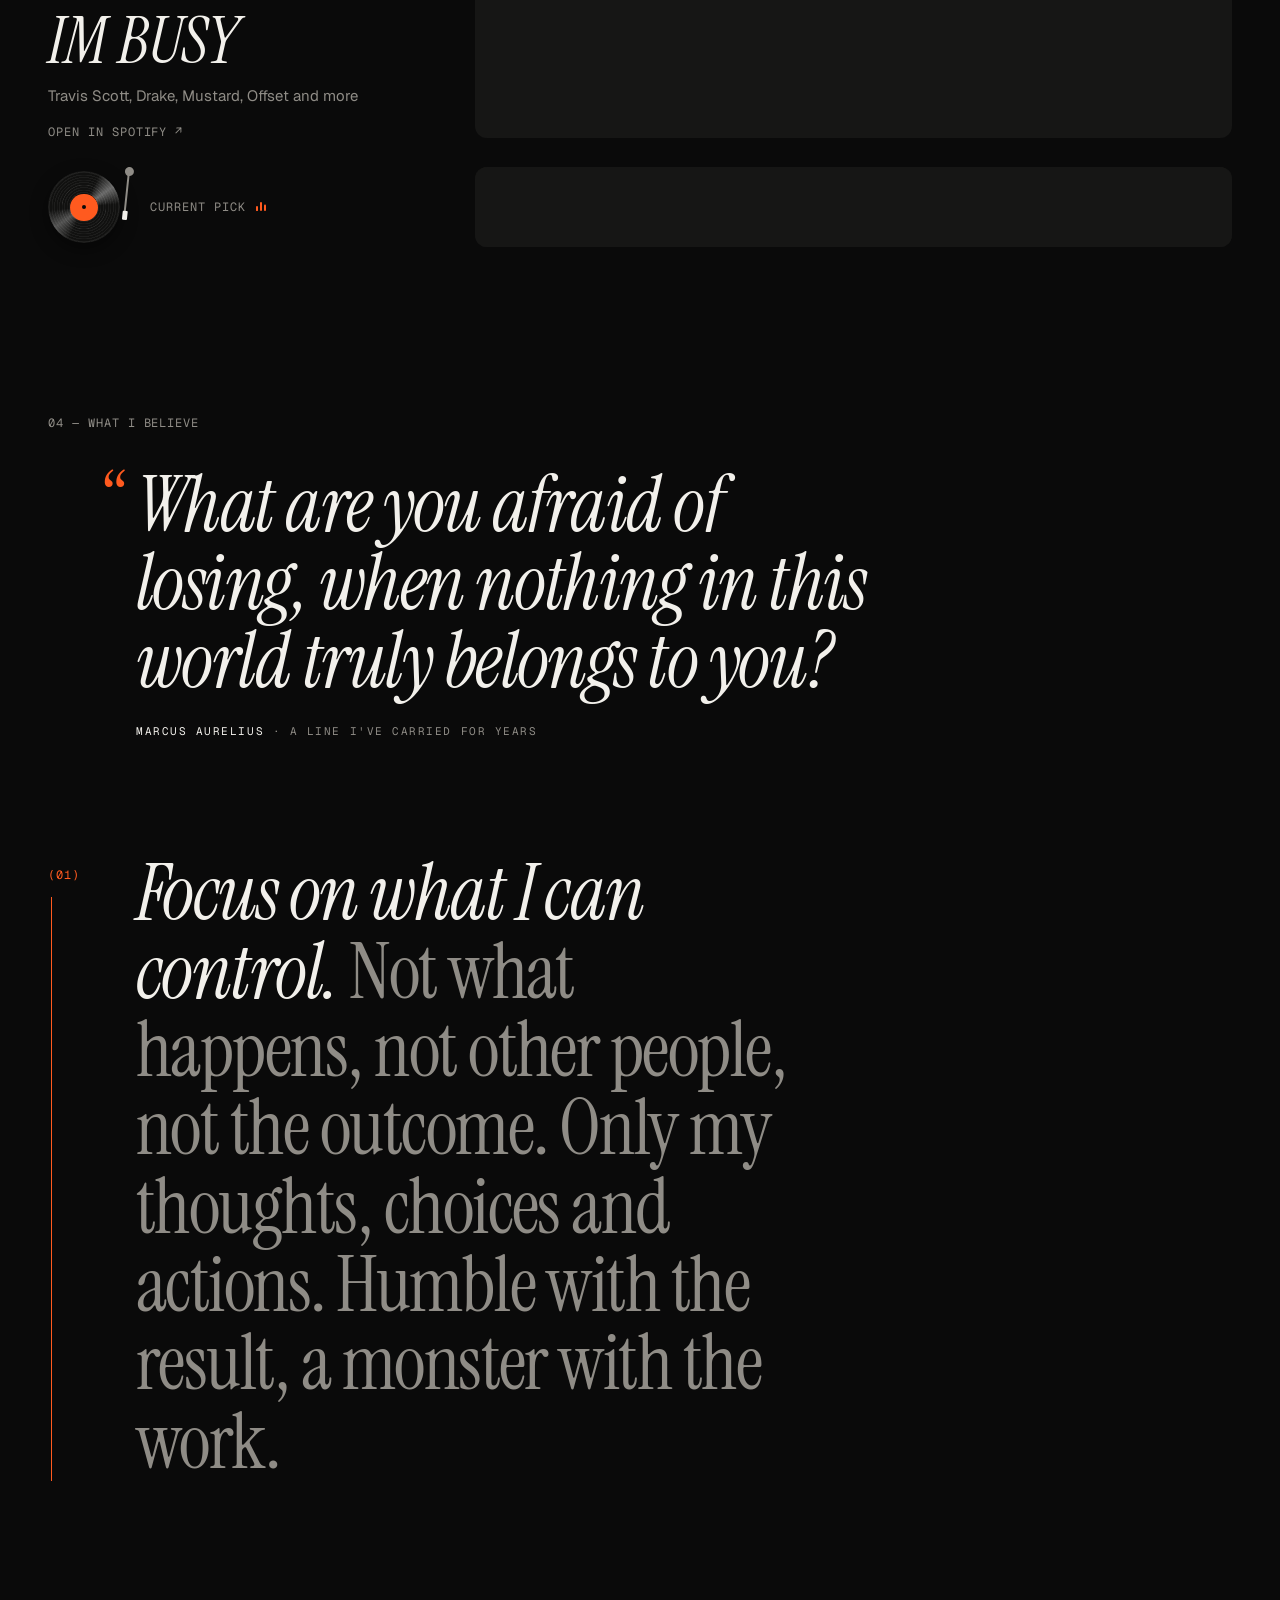
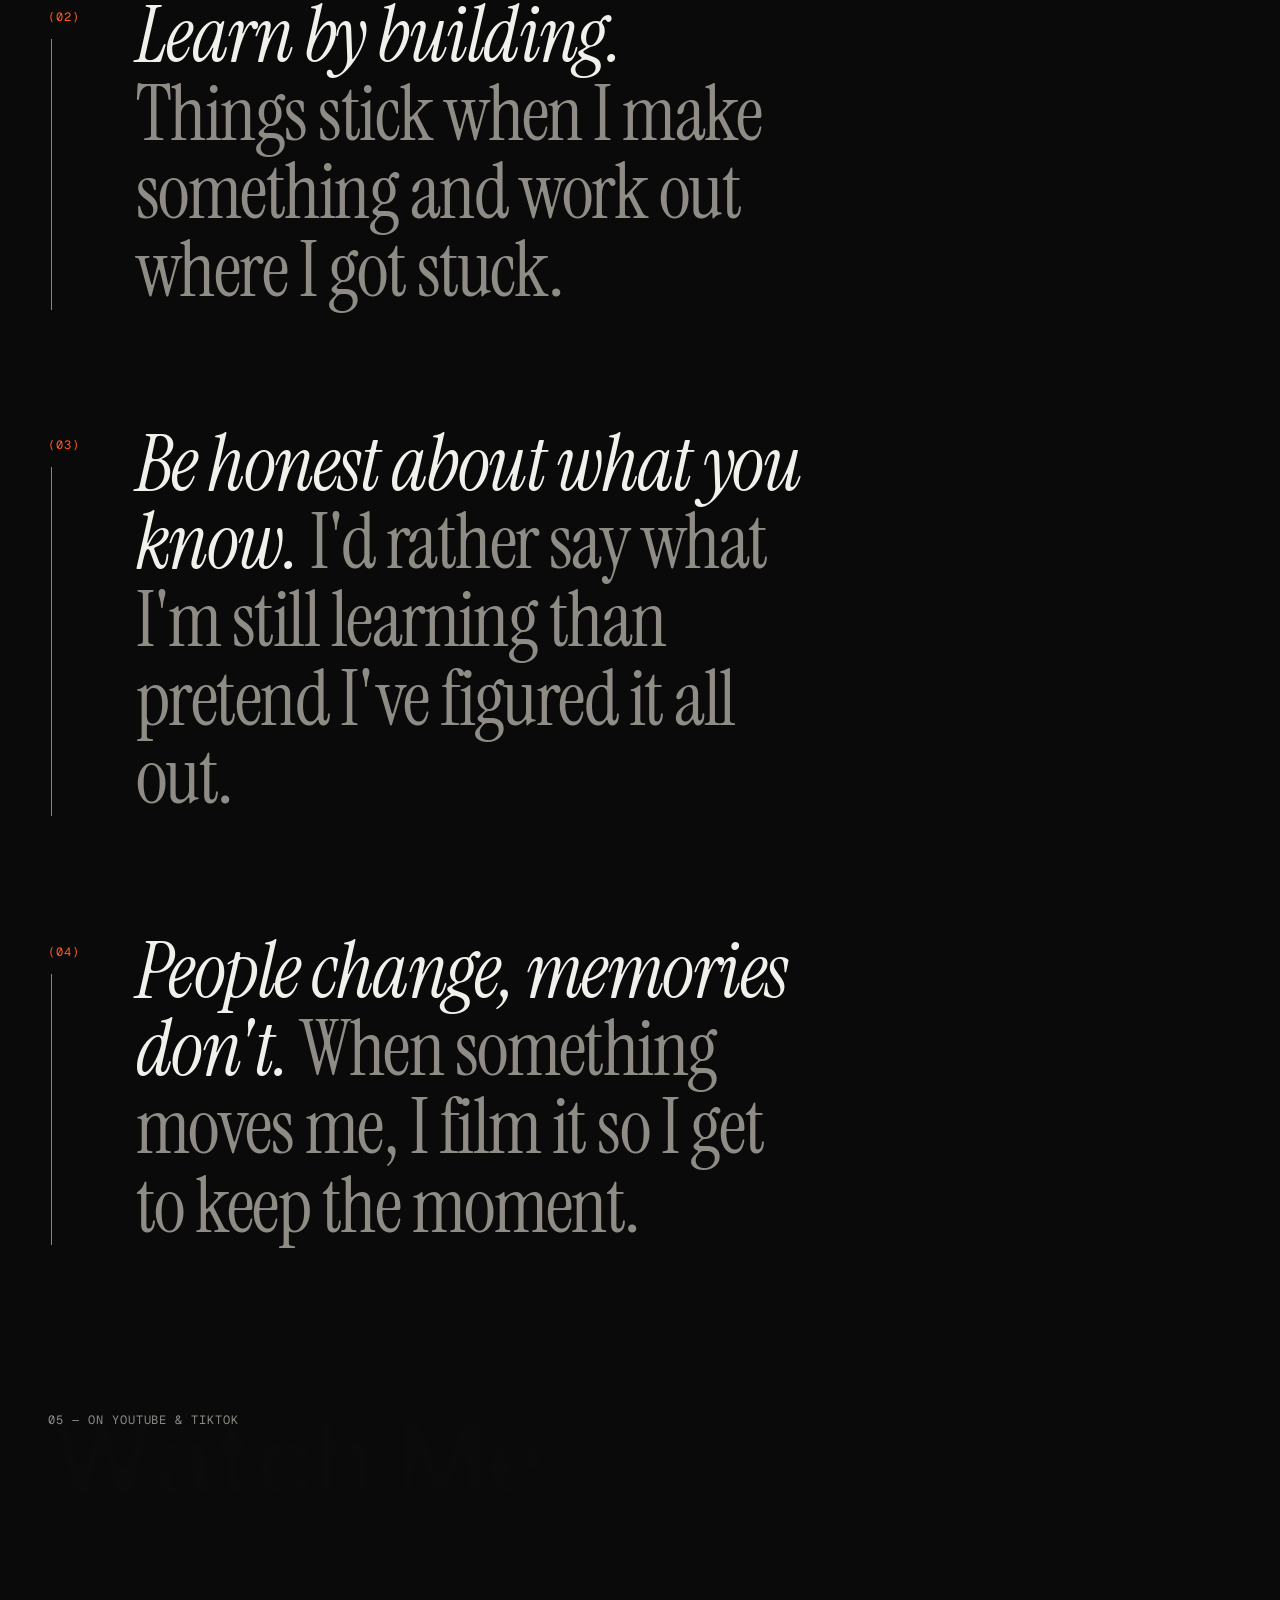
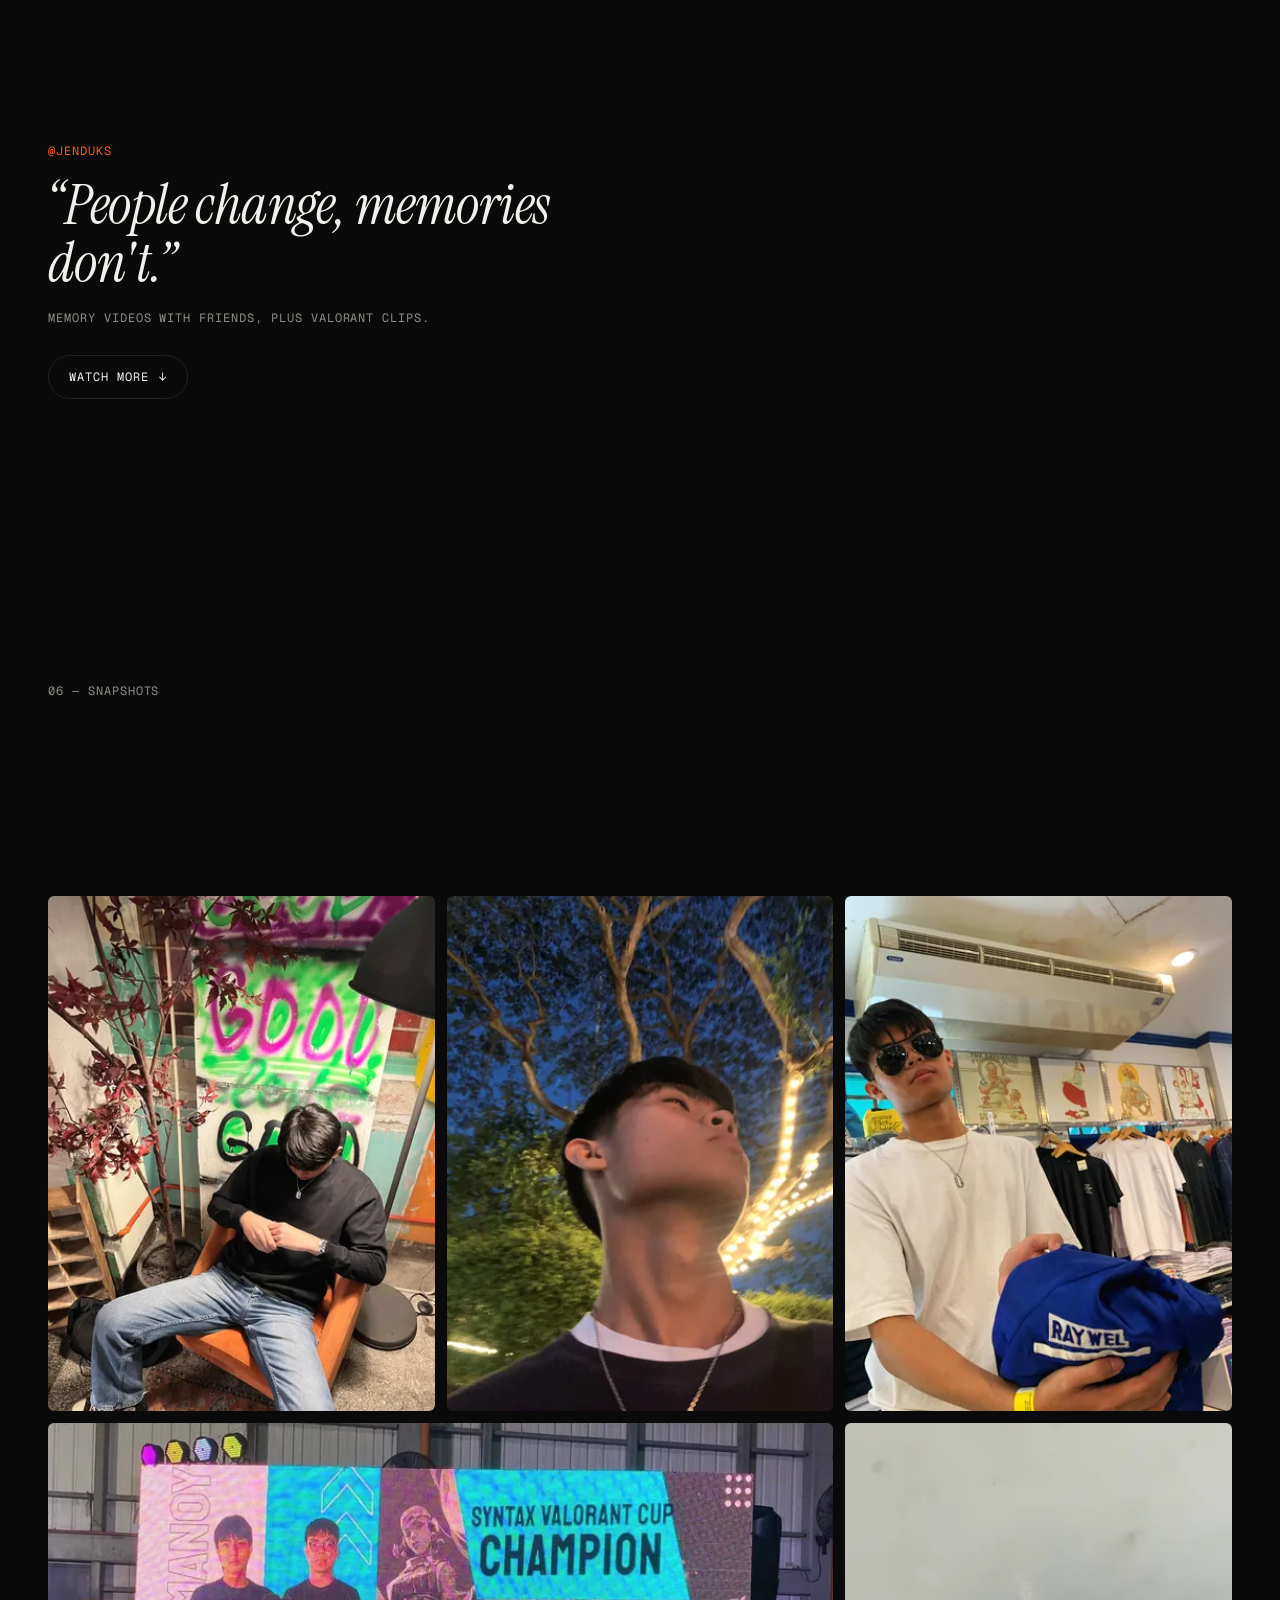
==== commit 044416ec: "Where I'm from: drop a line" ====
--- a/index.html
+++ b/index.html
@@ -154,7 +154,7 @@
 
   <!-- Bump ?v= on the three files below whenever they change, so visitors skip the cached copies -->
   <script src="https://cdn.jsdelivr.net/npm/lenis@1.3.26/dist/lenis.min.js"></script>
-  <script src="content.js?v=20261013-7"></script>
+  <script src="content.js?v=20261013-8"></script>
   <script src="main.js?v=20261013-4"></script>
   <!-- Visitor stats: GoatCounter (no cookies). Dashboard: https://matimbu.goatcounter.com
        Open the site once with #toggle-goatcounter at the end of the address to stop
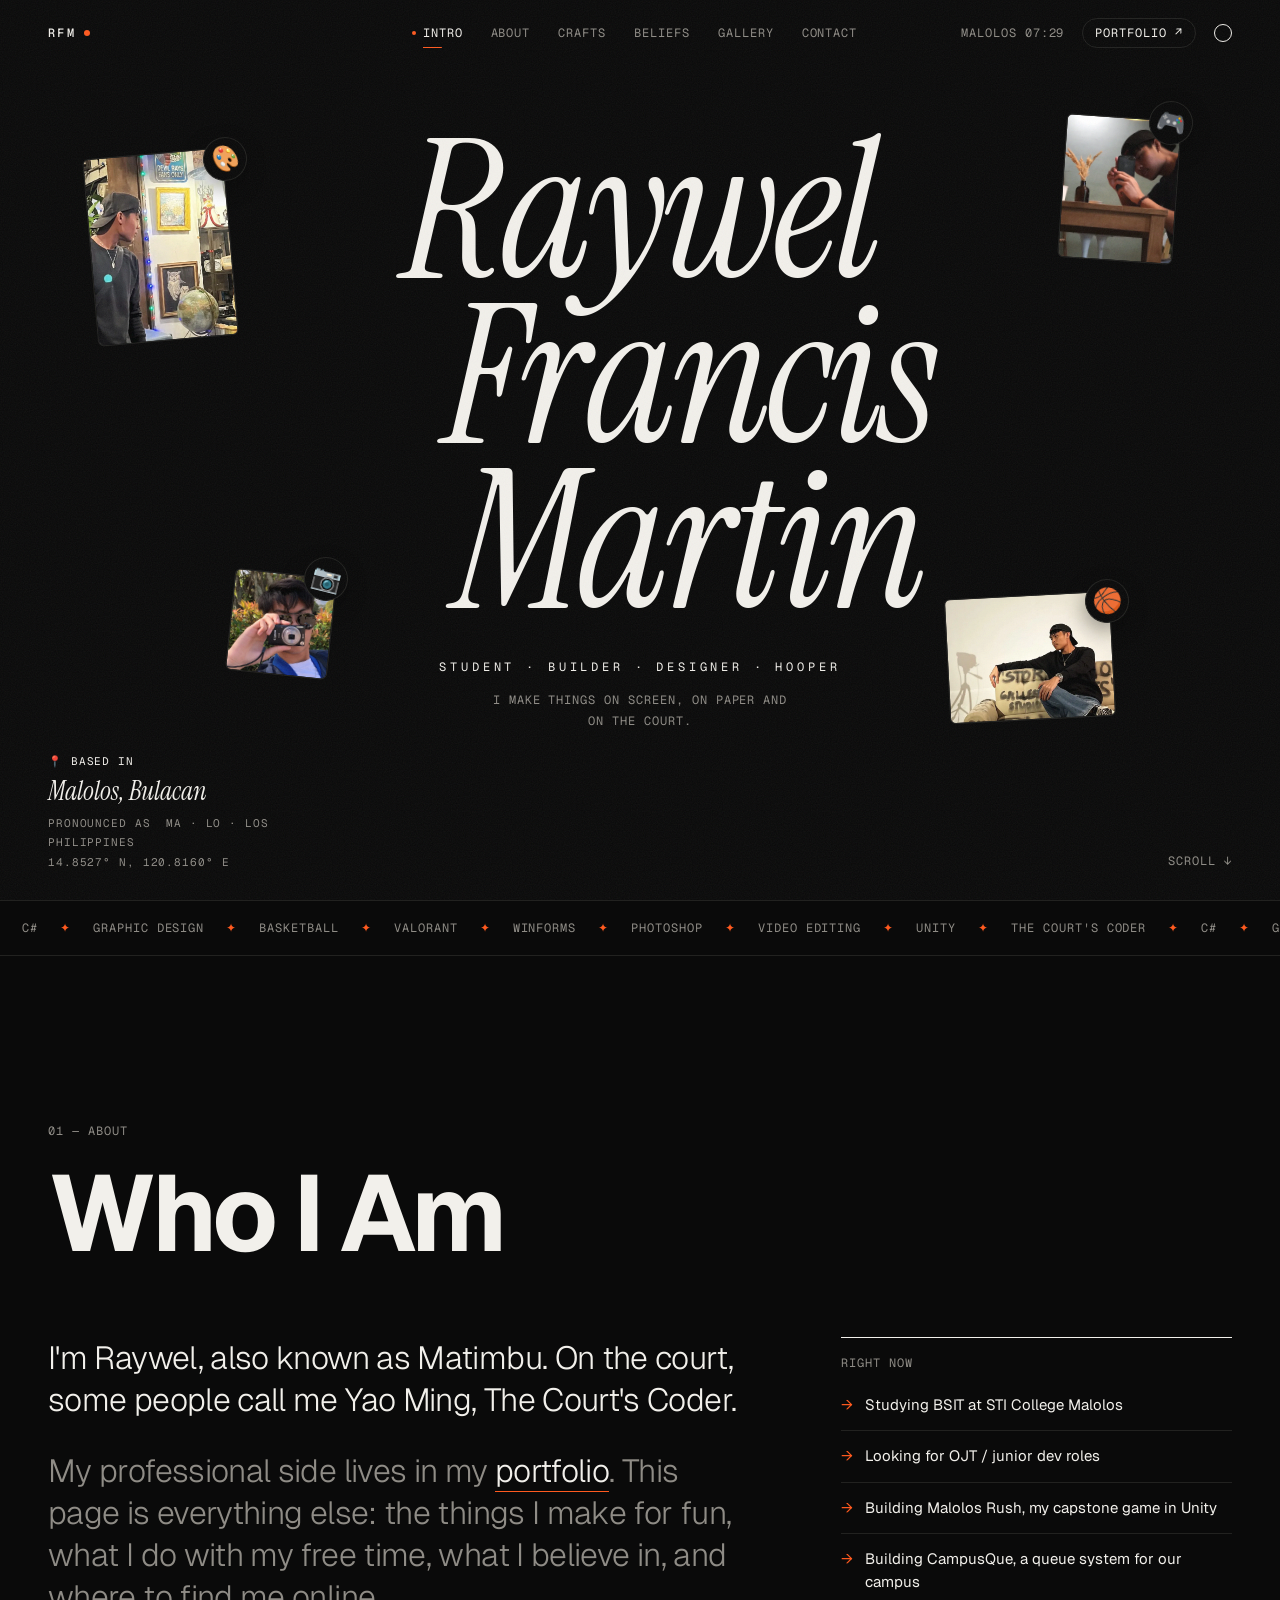
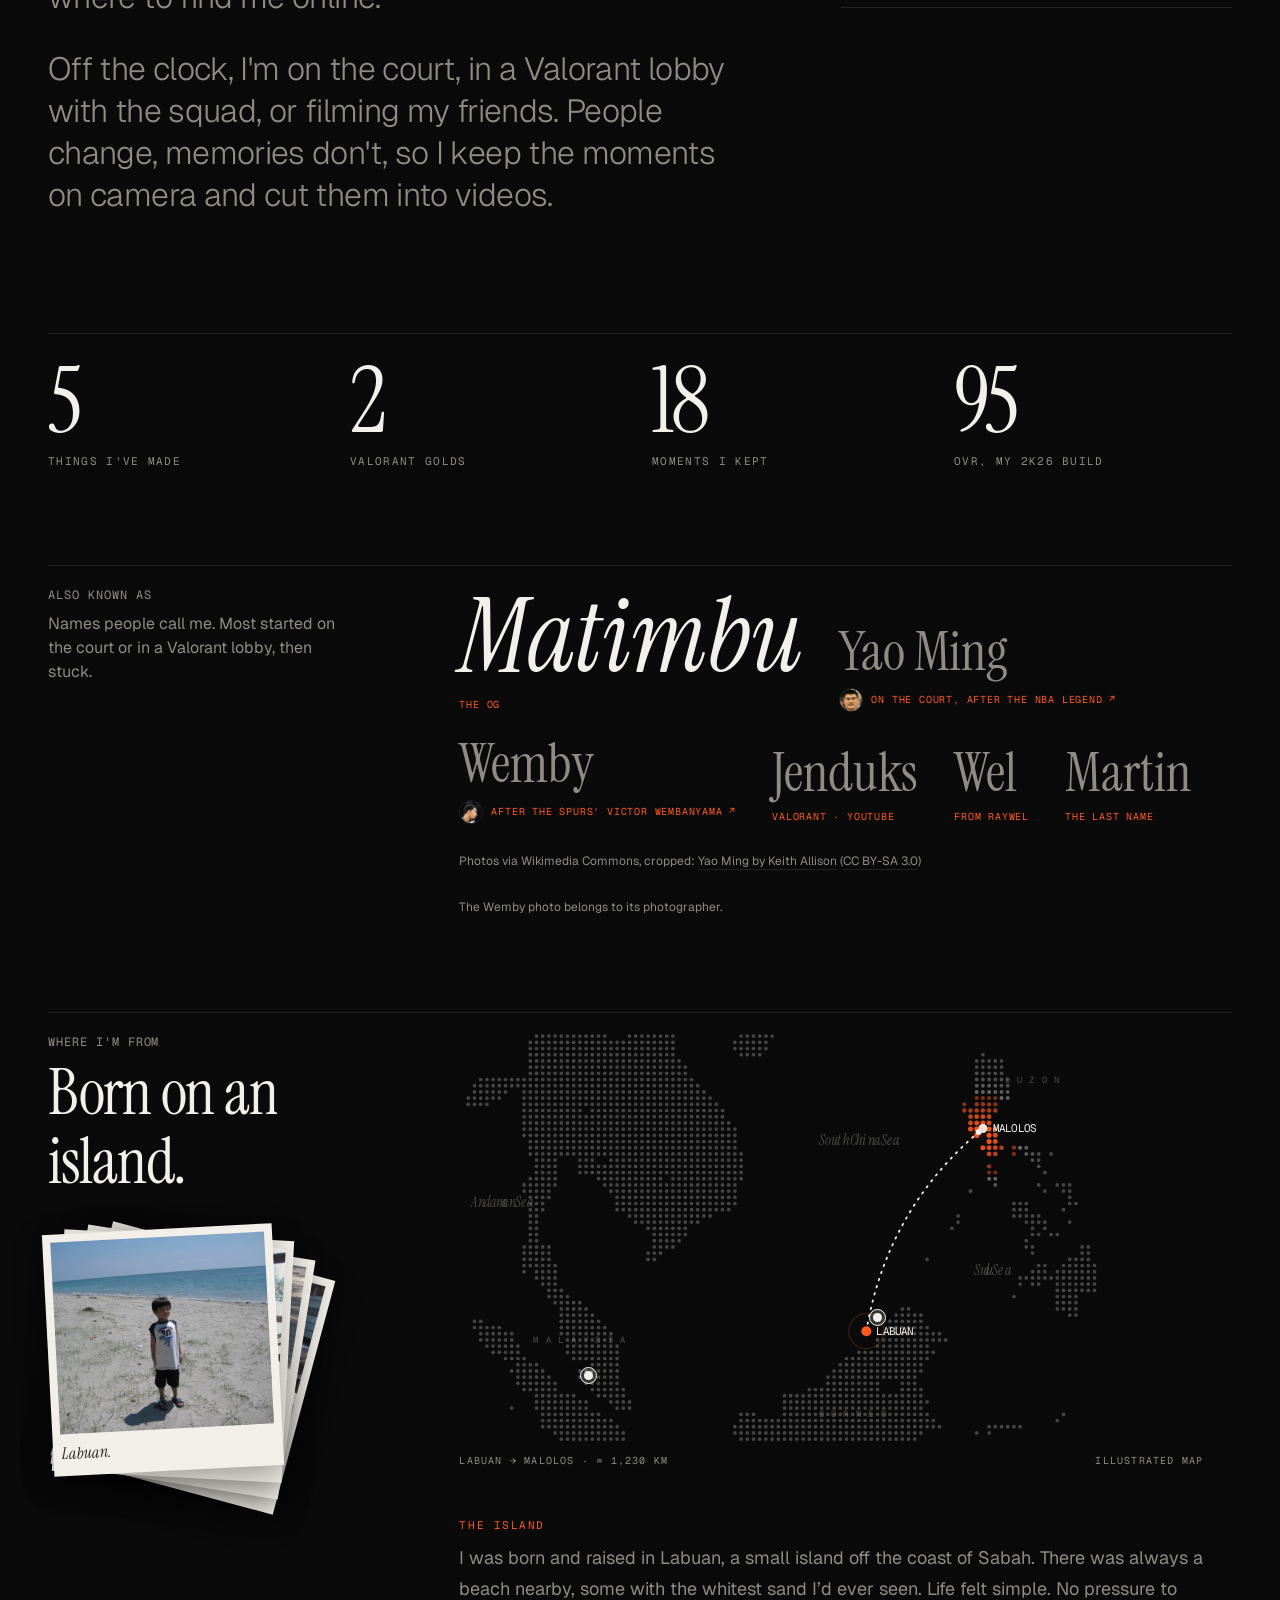
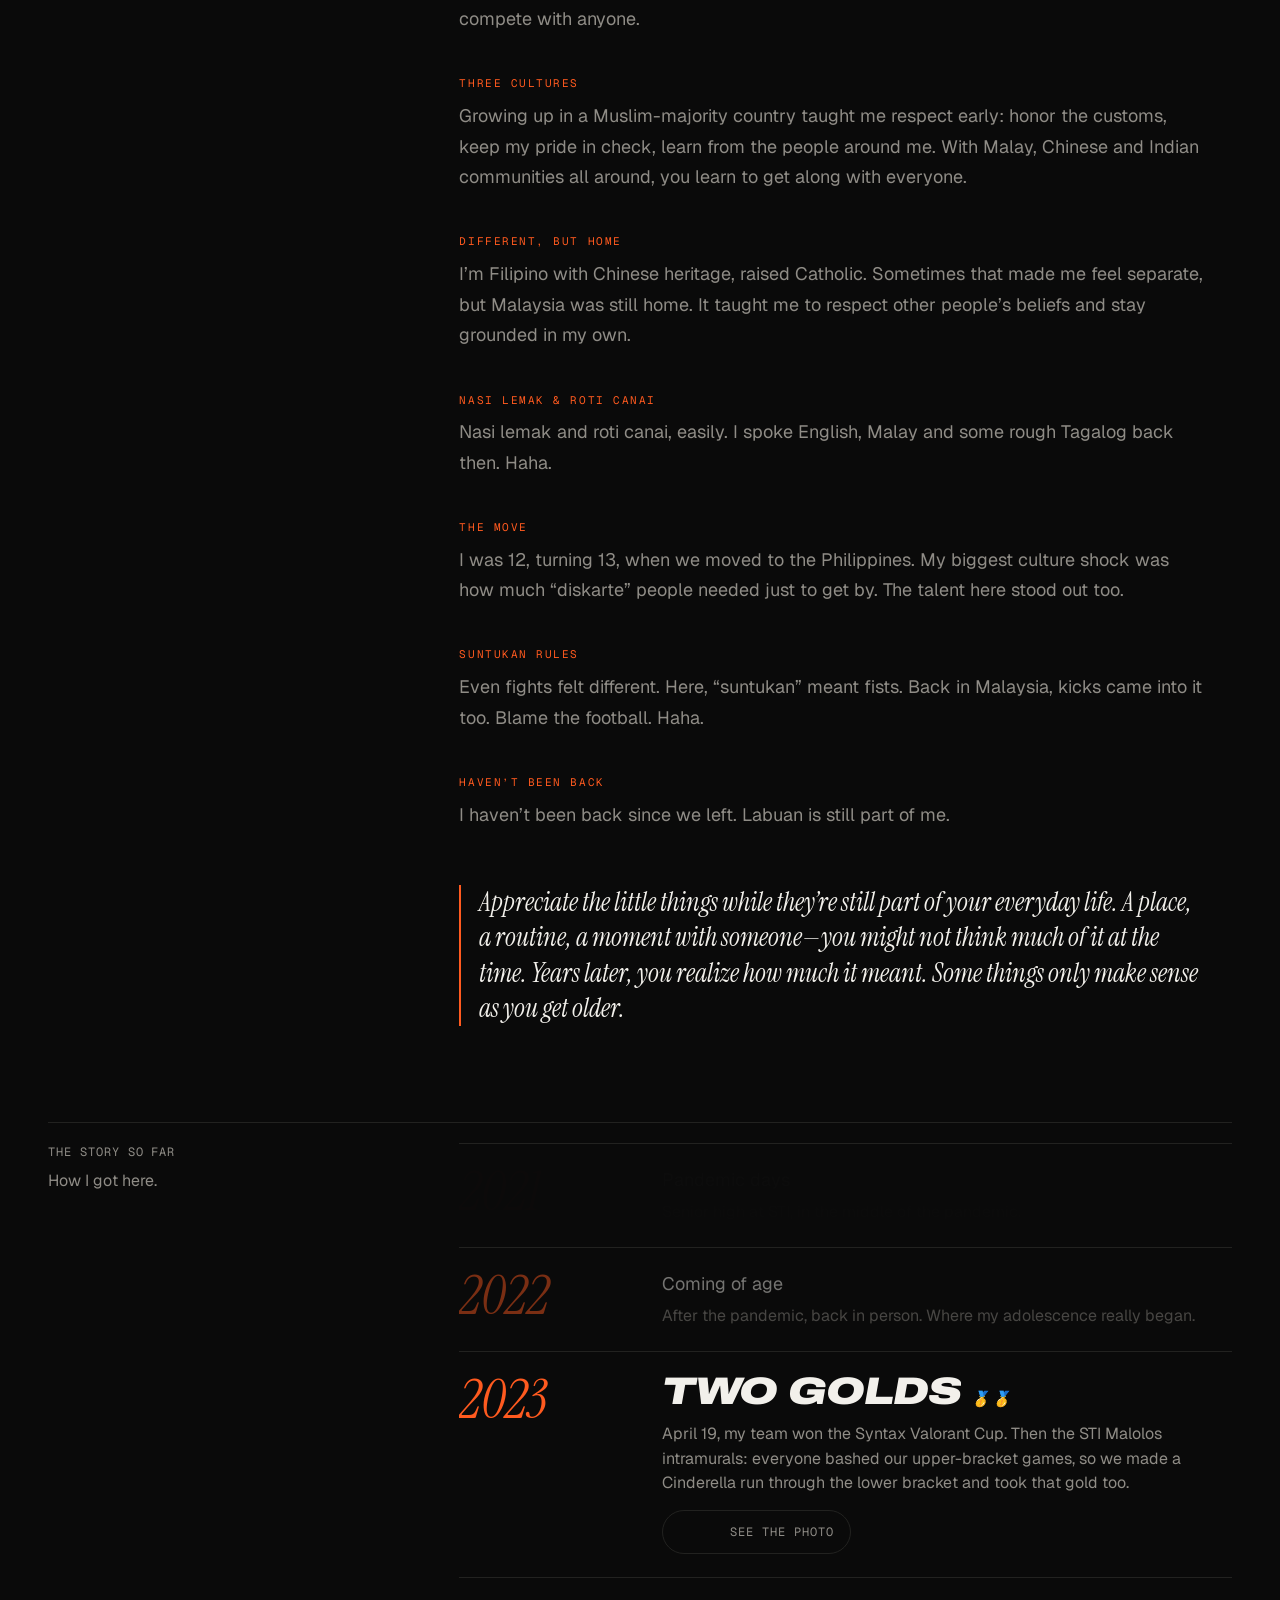
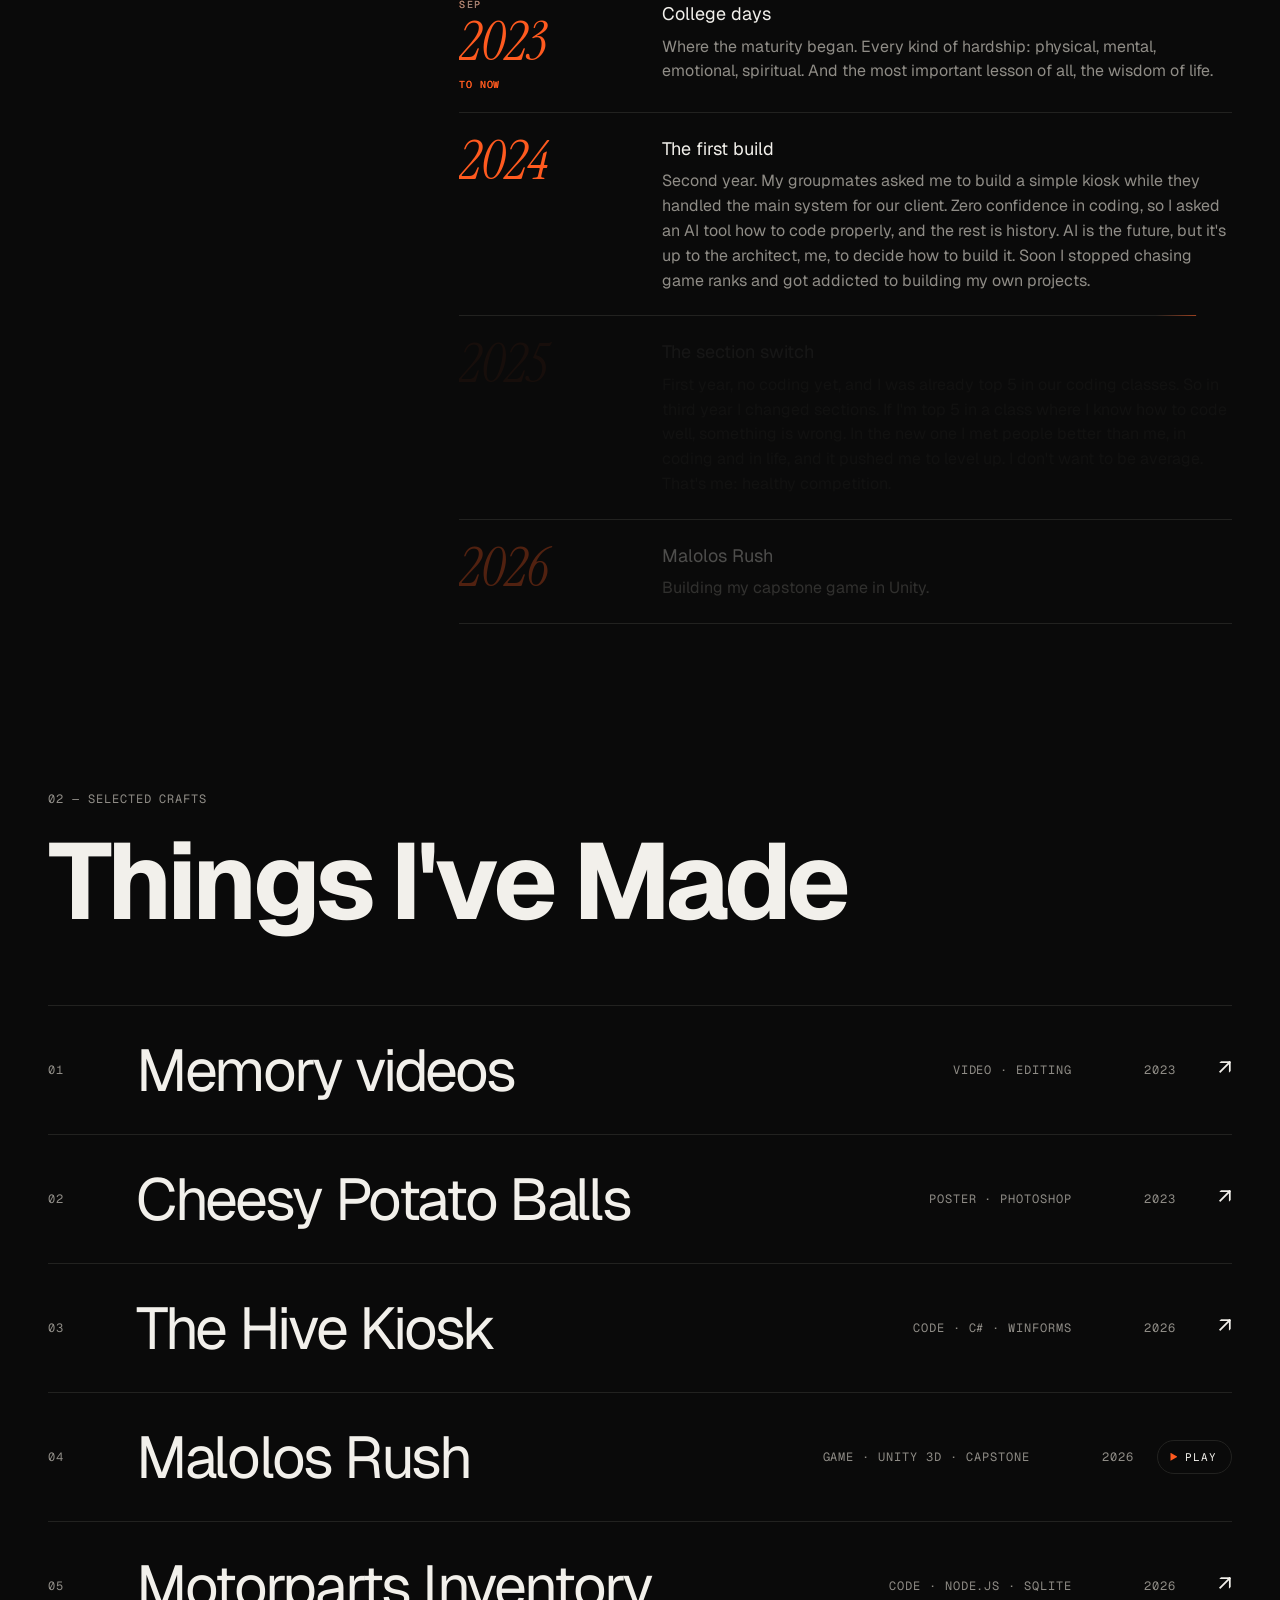
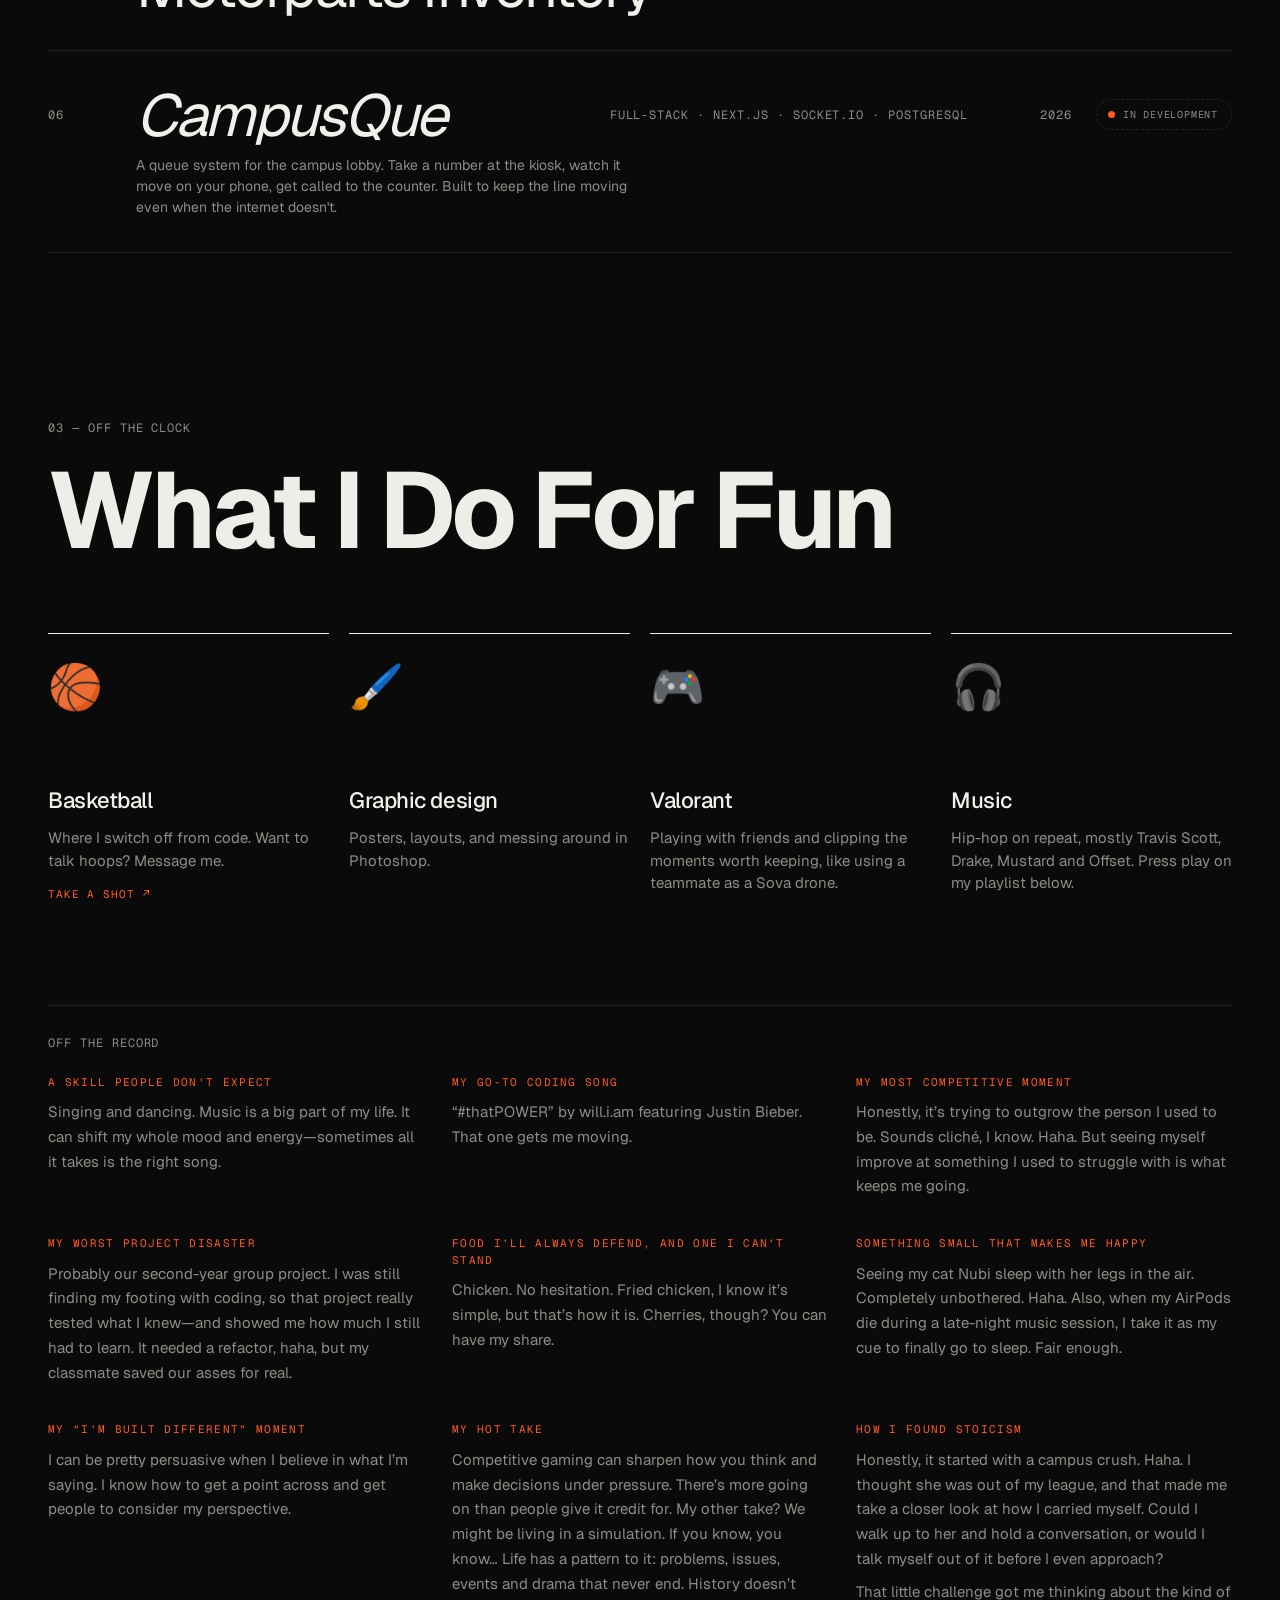
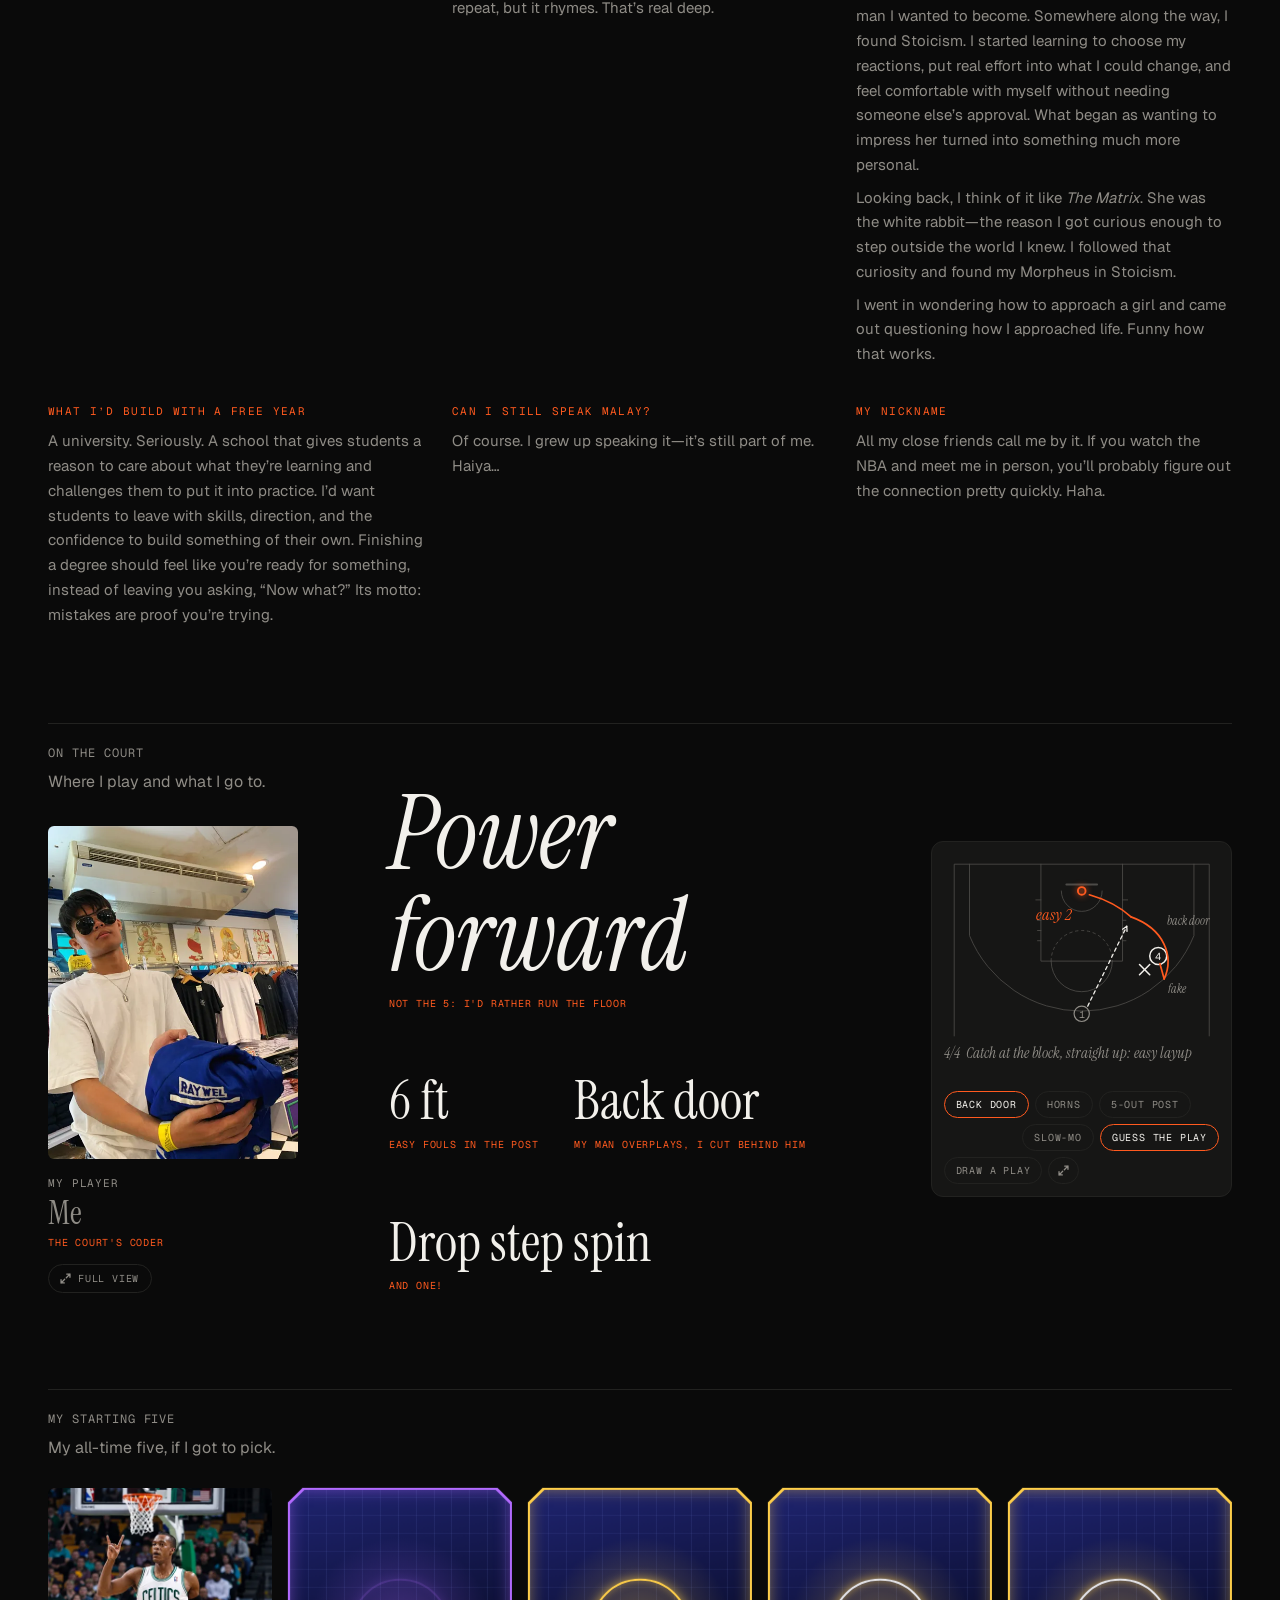
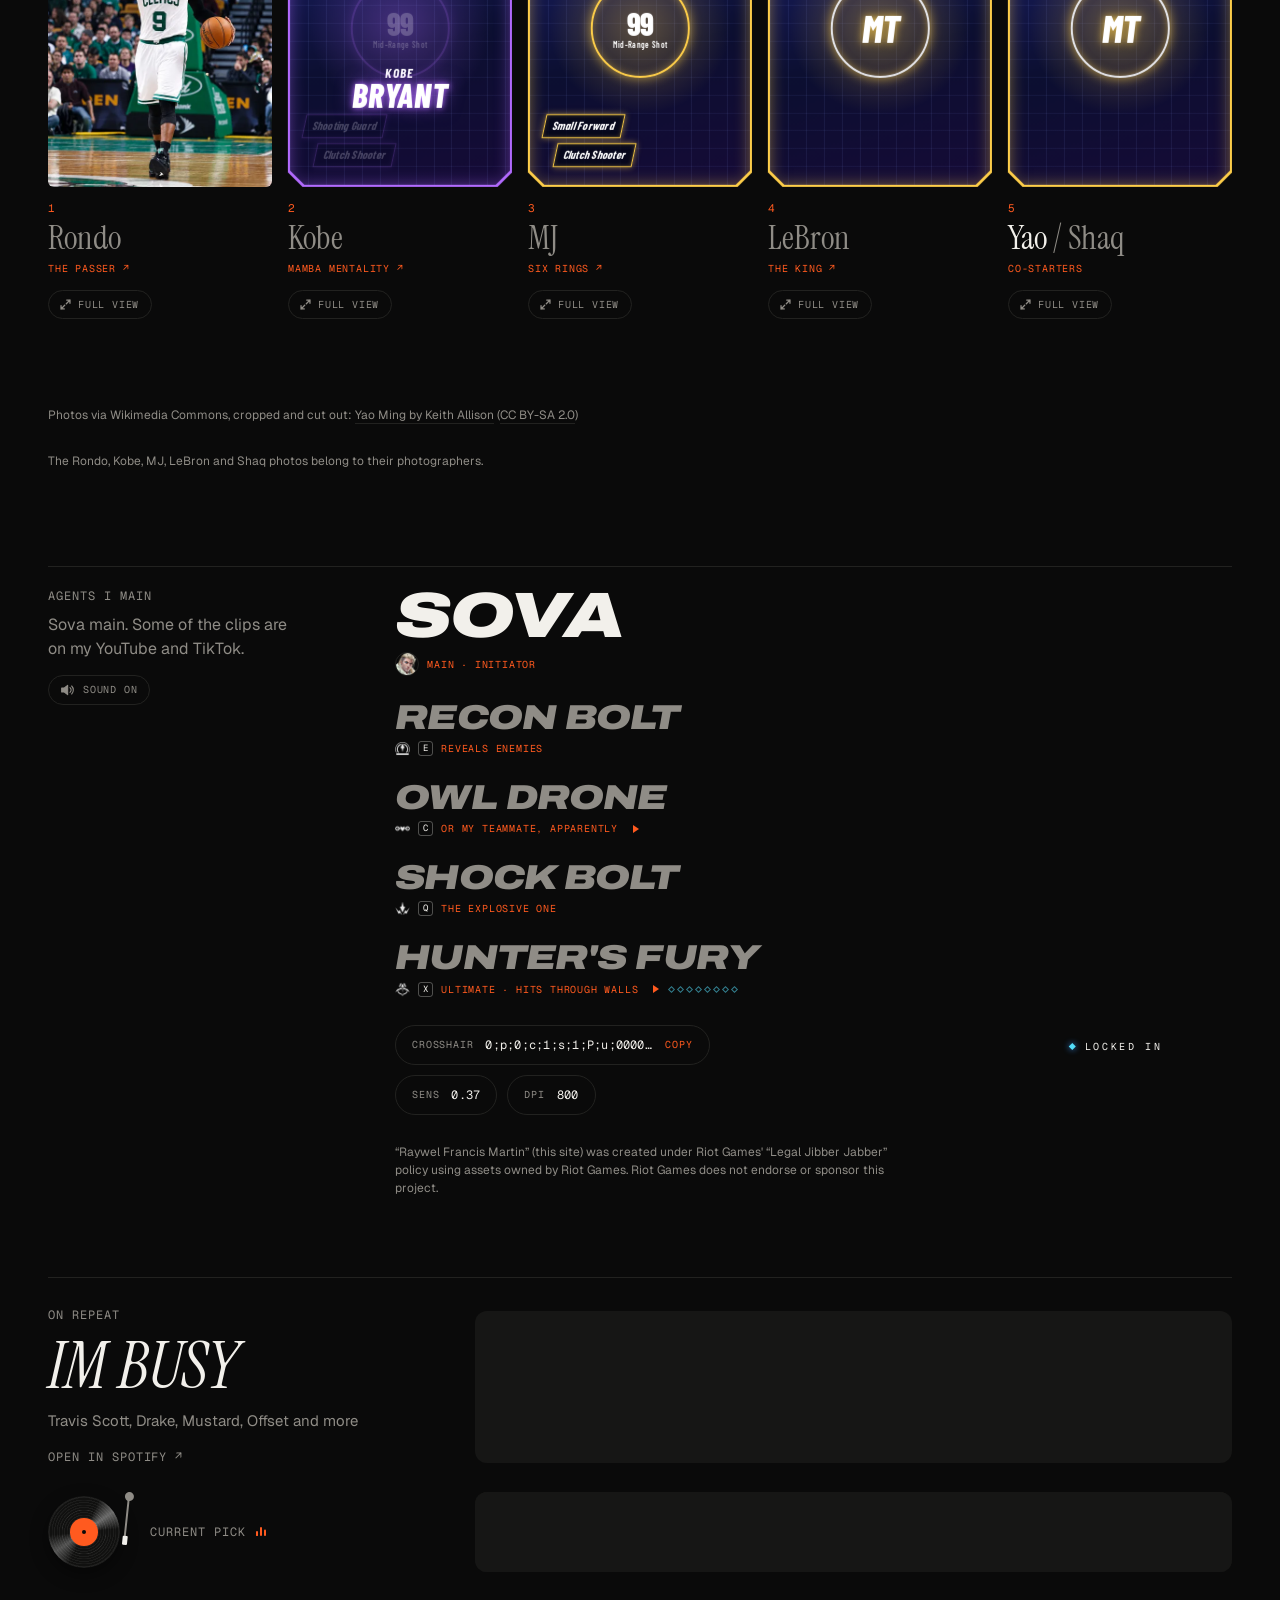
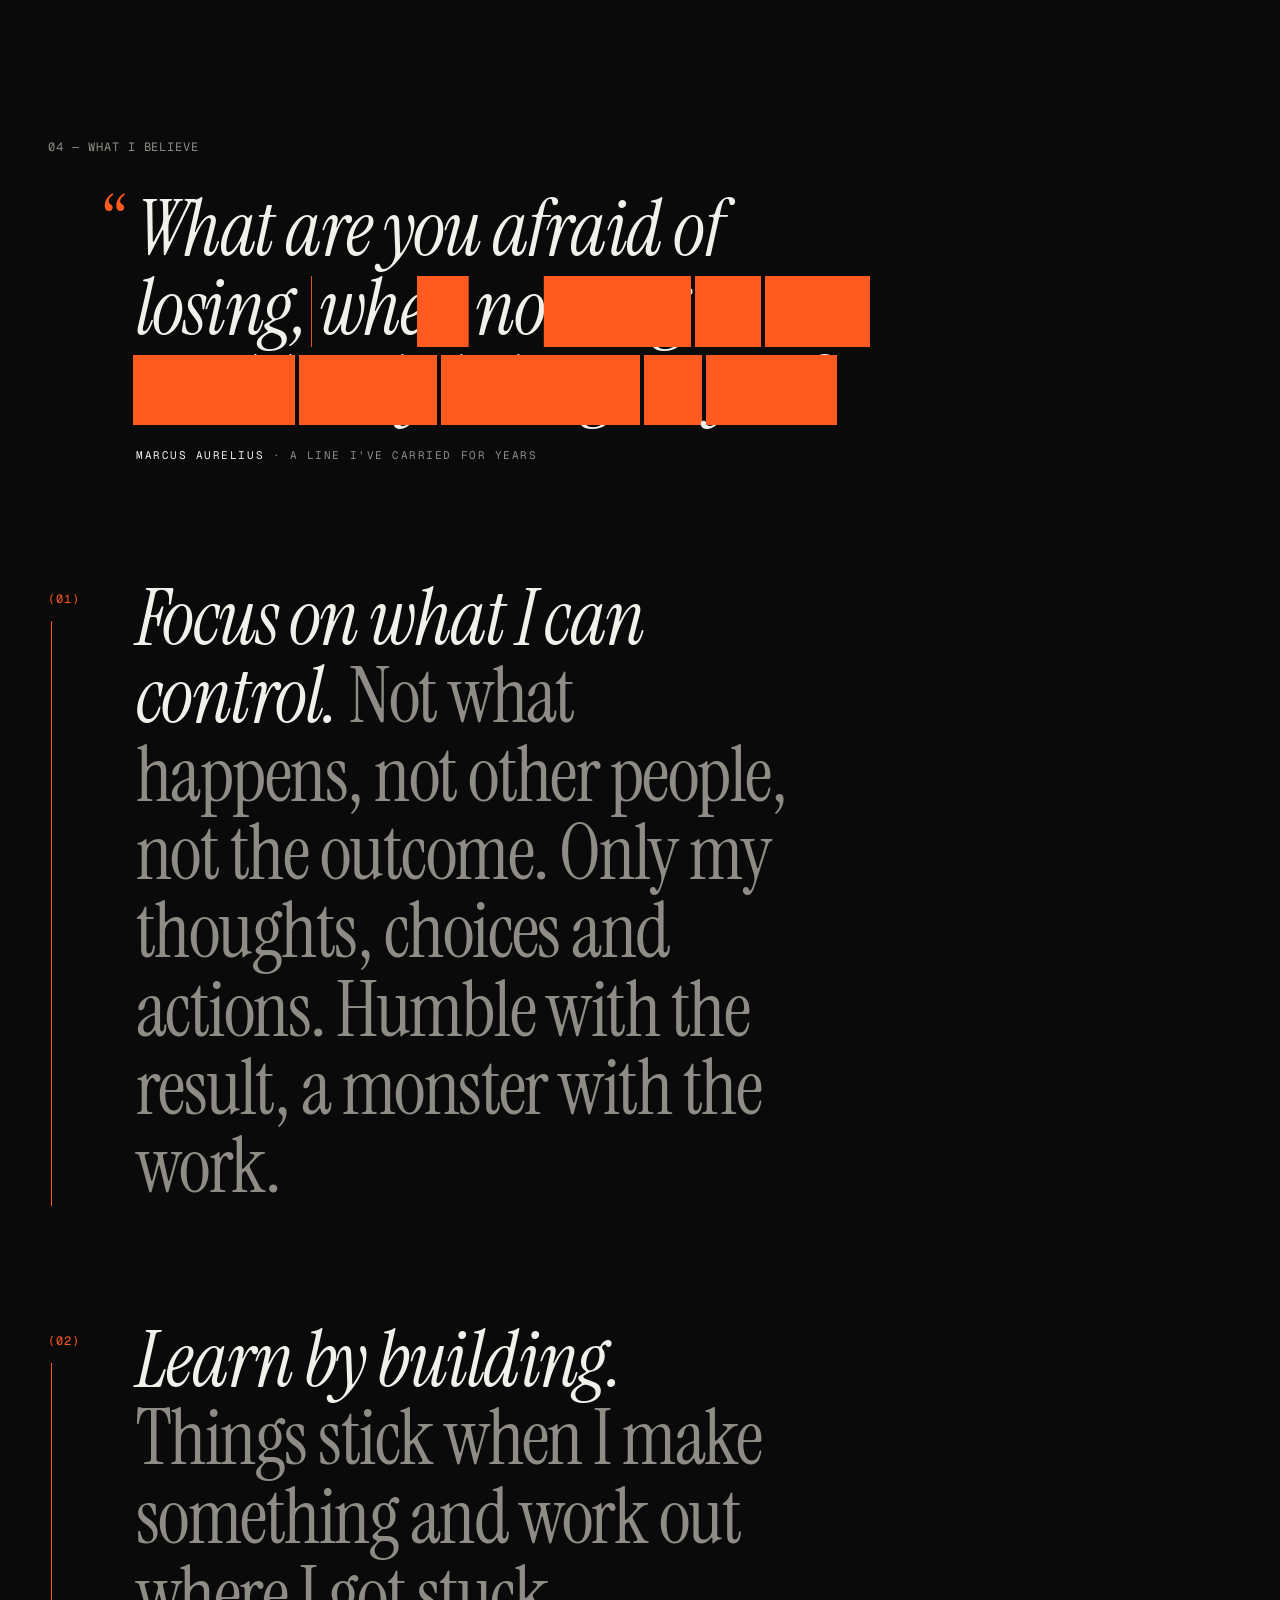
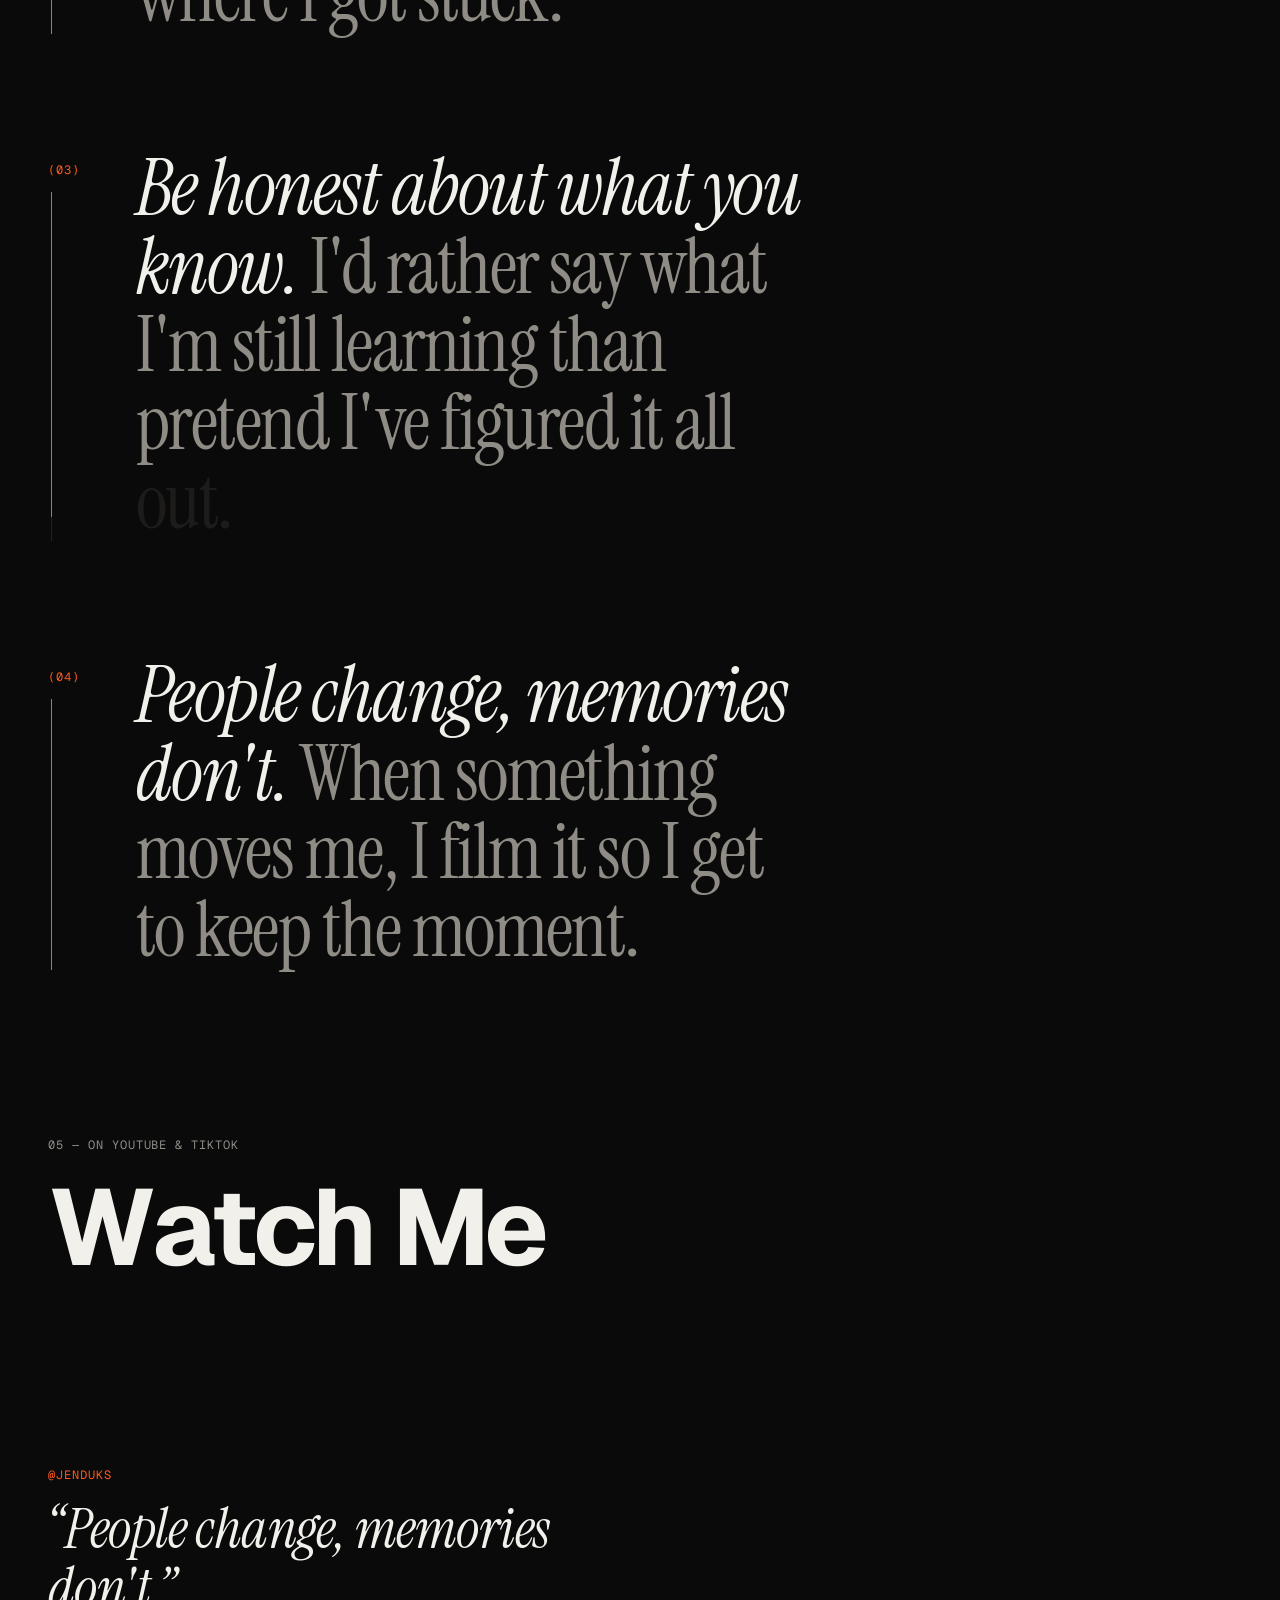
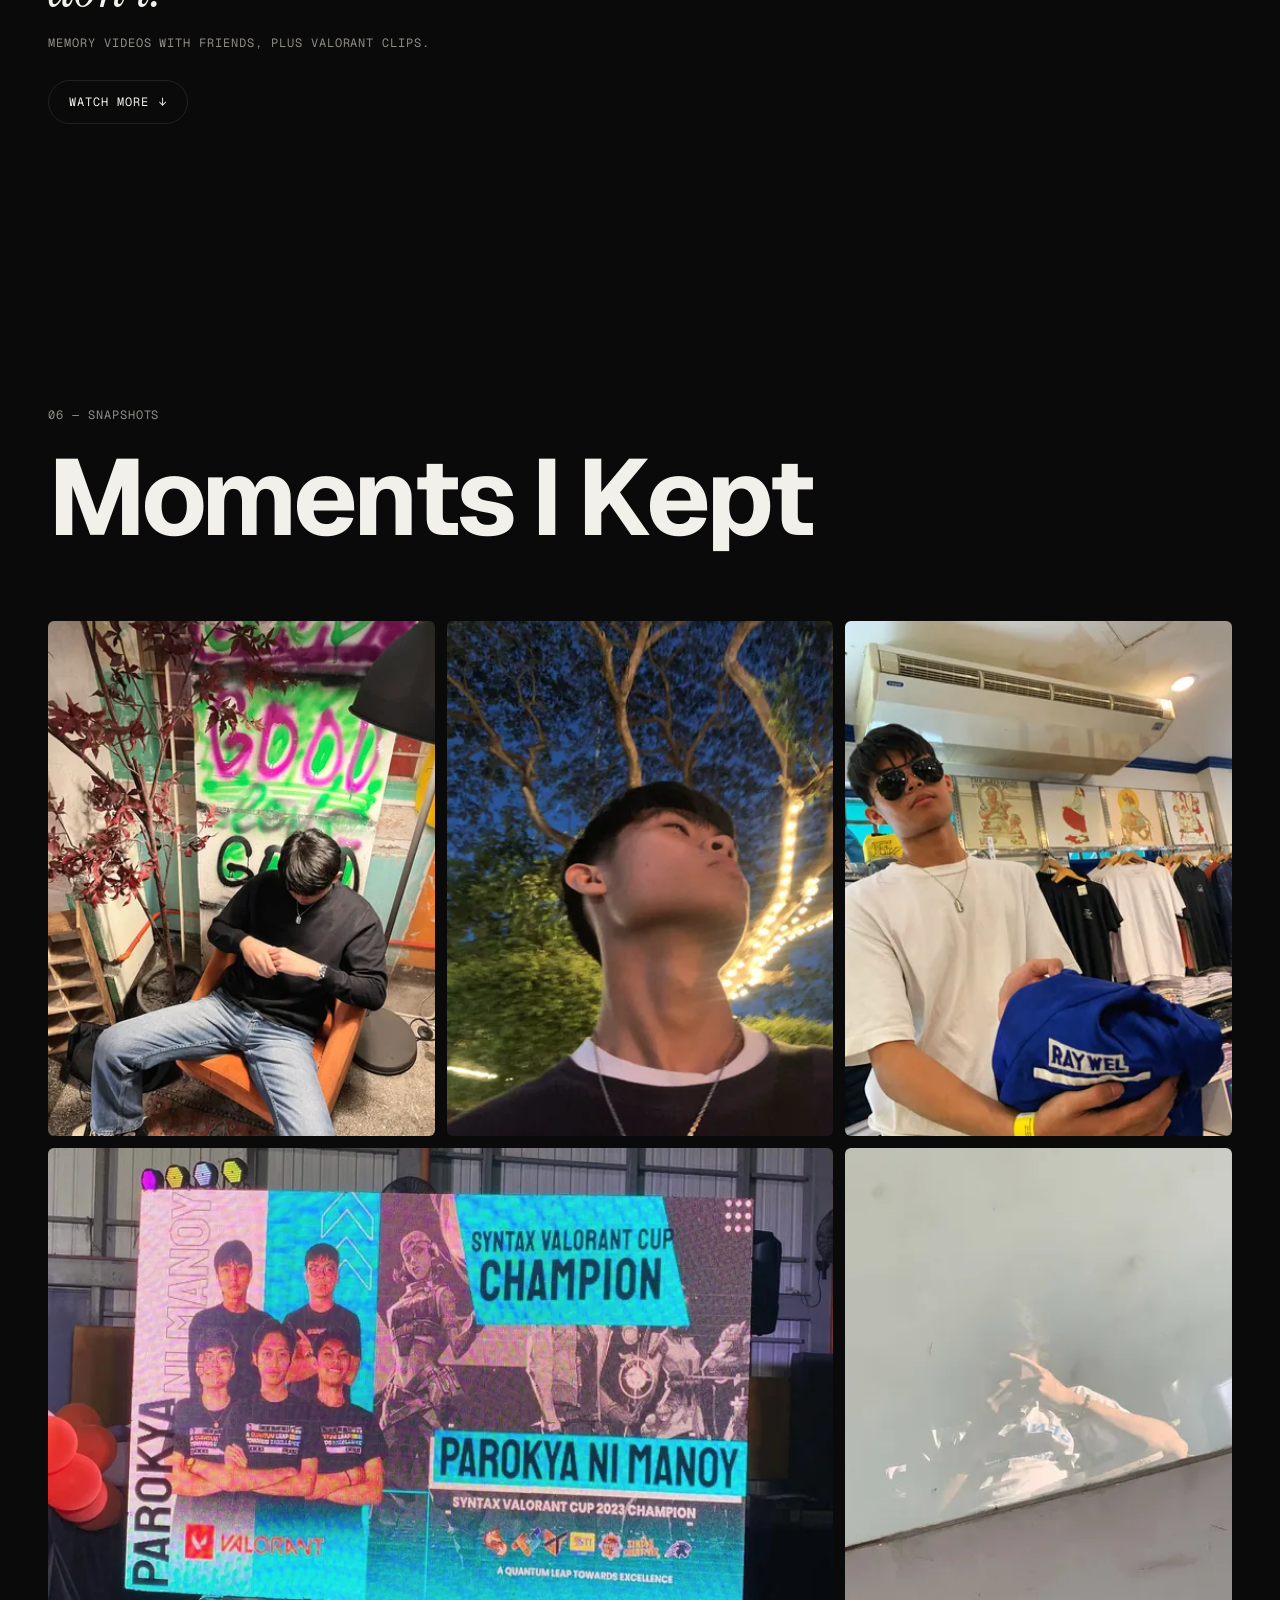
==== commit 23b947f4: "Where I'm from: shorter" ====
--- a/index.html
+++ b/index.html
@@ -154,7 +154,7 @@
 
   <!-- Bump ?v= on the three files below whenever they change, so visitors skip the cached copies -->
   <script src="https://cdn.jsdelivr.net/npm/lenis@1.3.26/dist/lenis.min.js"></script>
-  <script src="content.js?v=20261013-8"></script>
+  <script src="content.js?v=20261013-9"></script>
   <script src="main.js?v=20261013-4"></script>
   <!-- Visitor stats: GoatCounter (no cookies). Dashboard: https://matimbu.goatcounter.com
        Open the site once with #toggle-goatcounter at the end of the address to stop
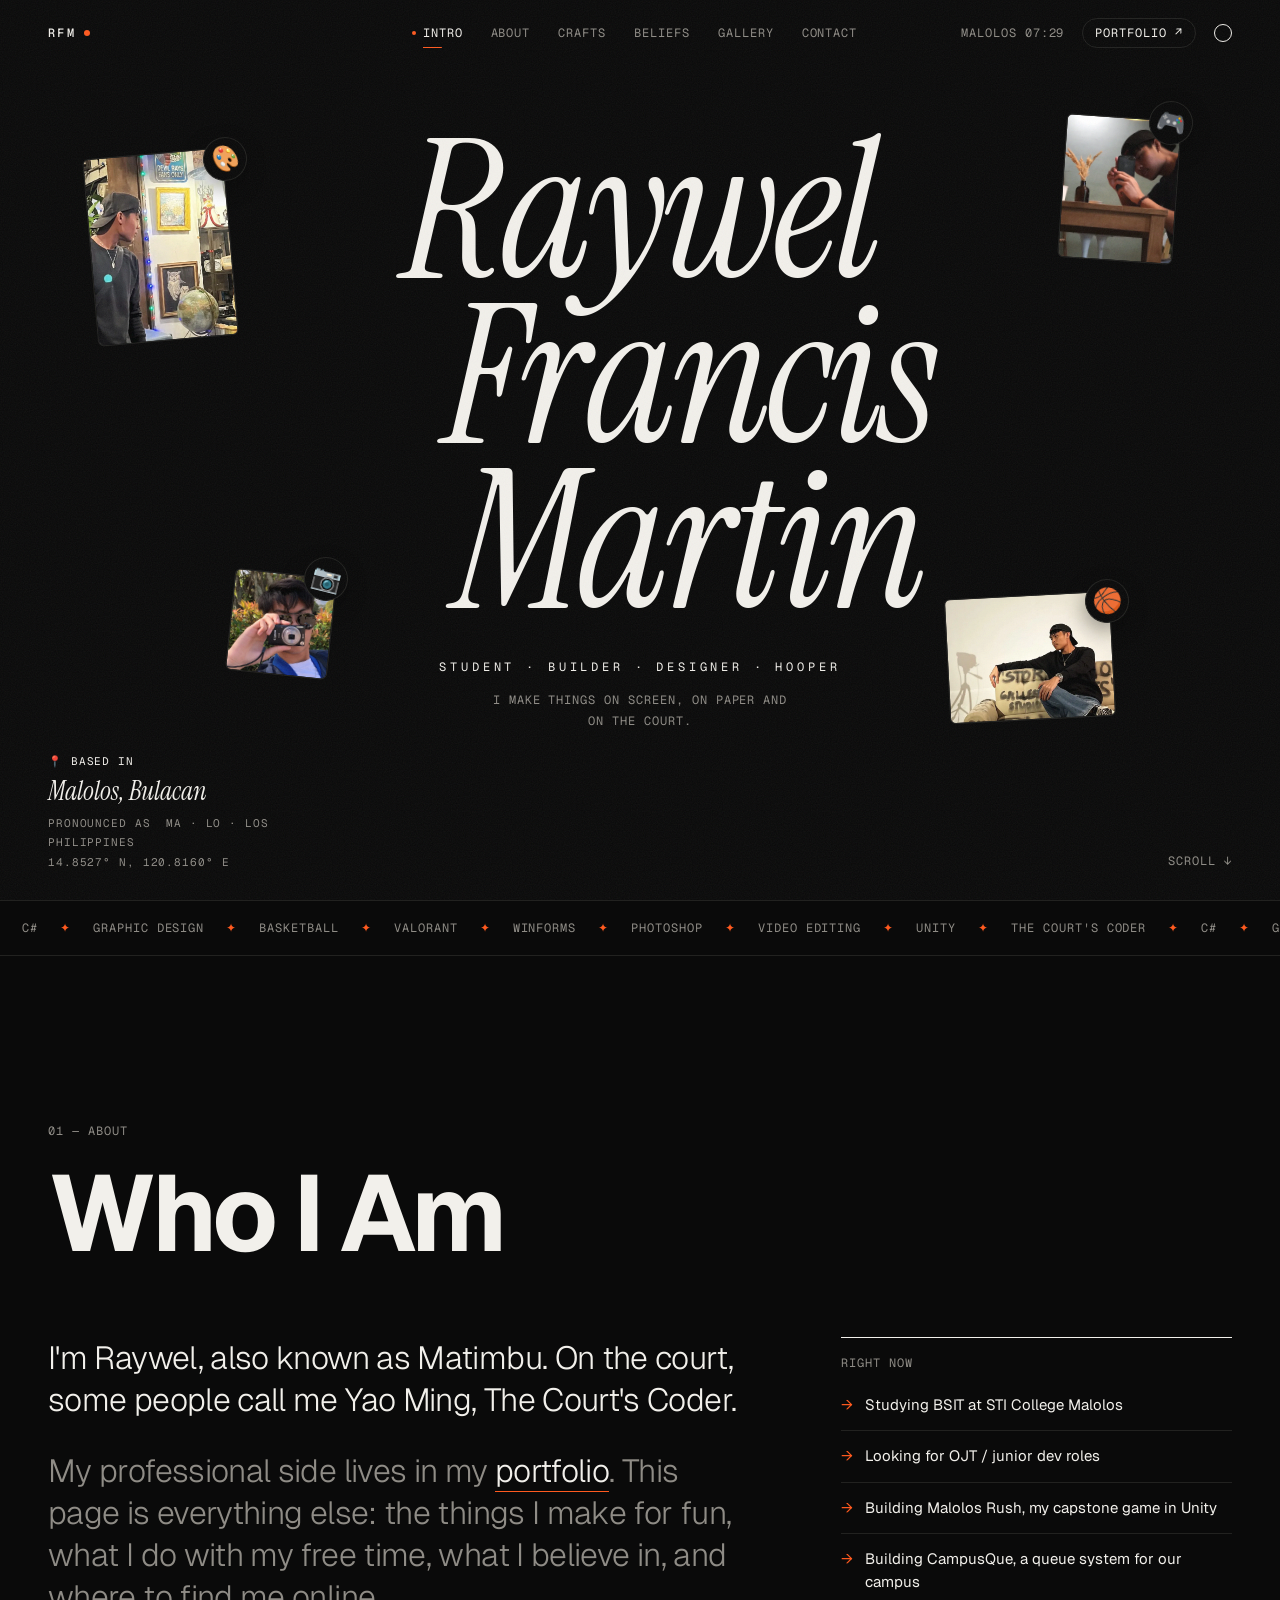
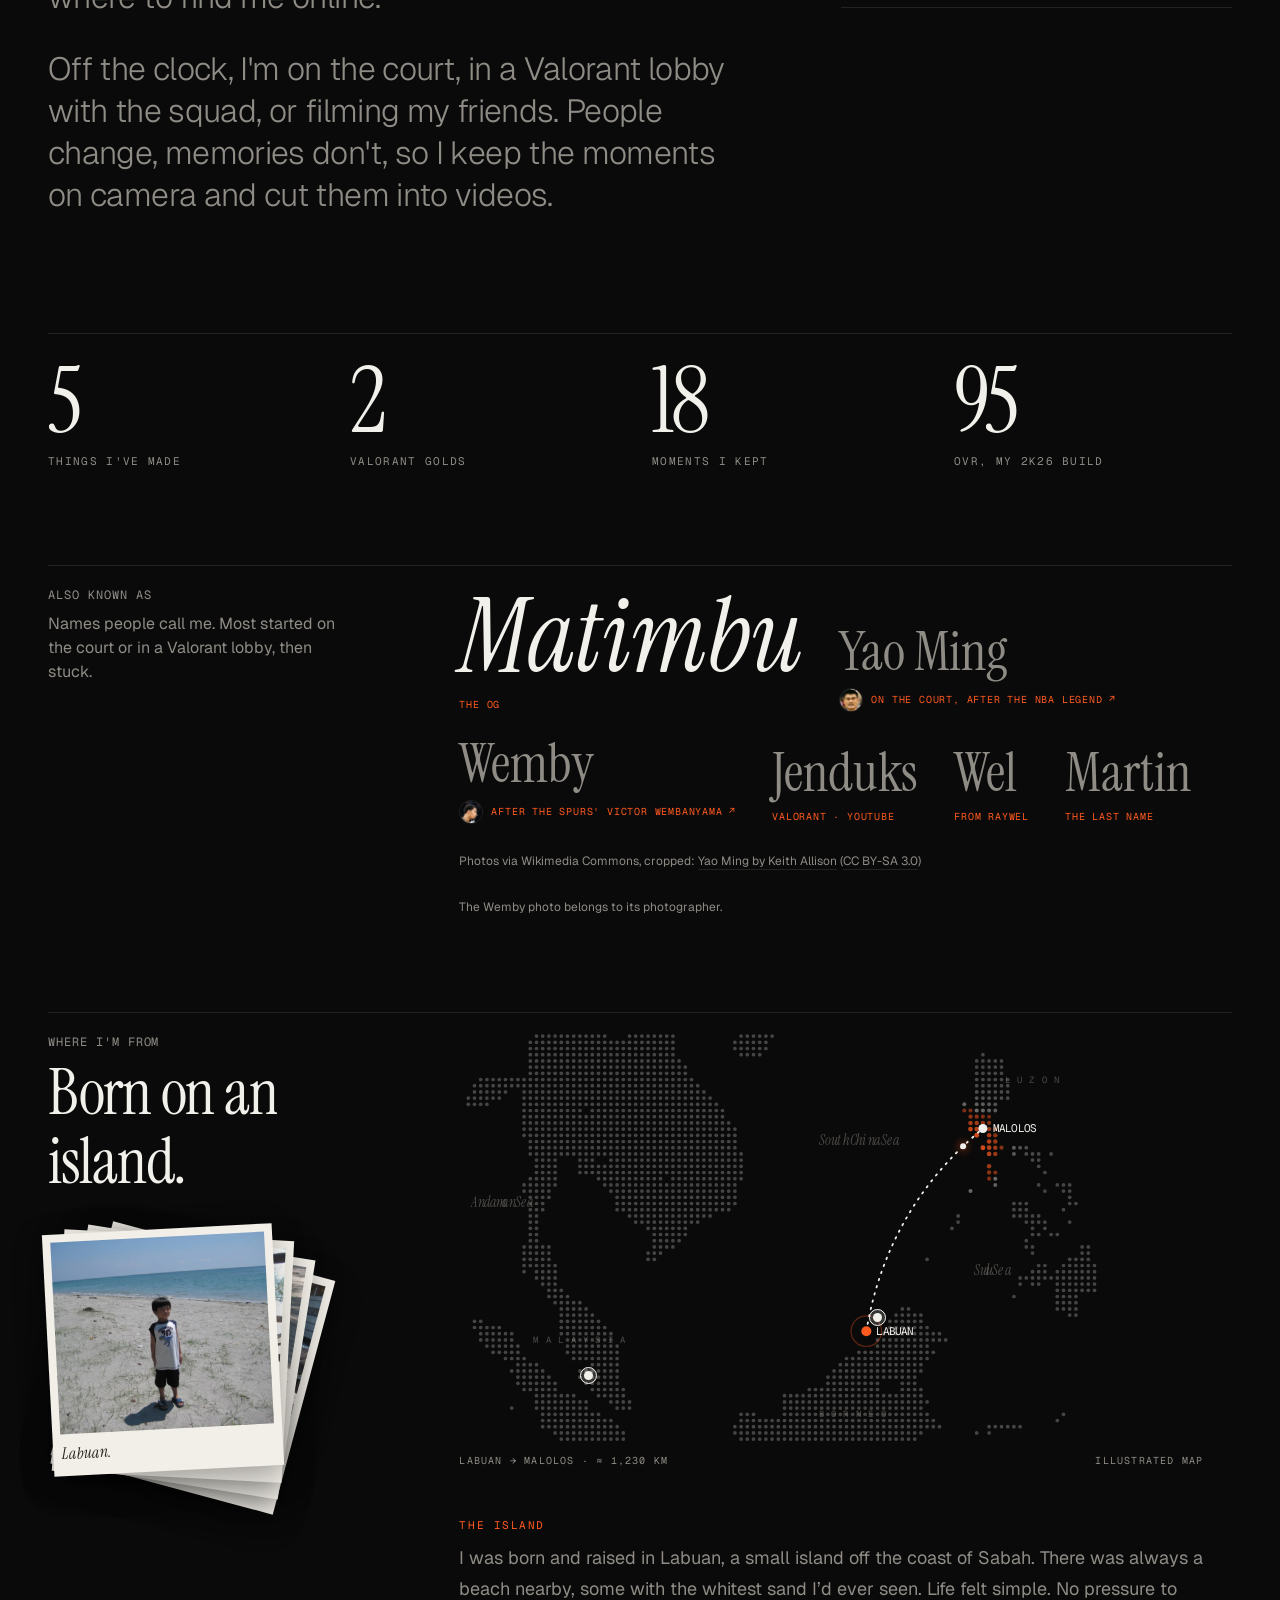
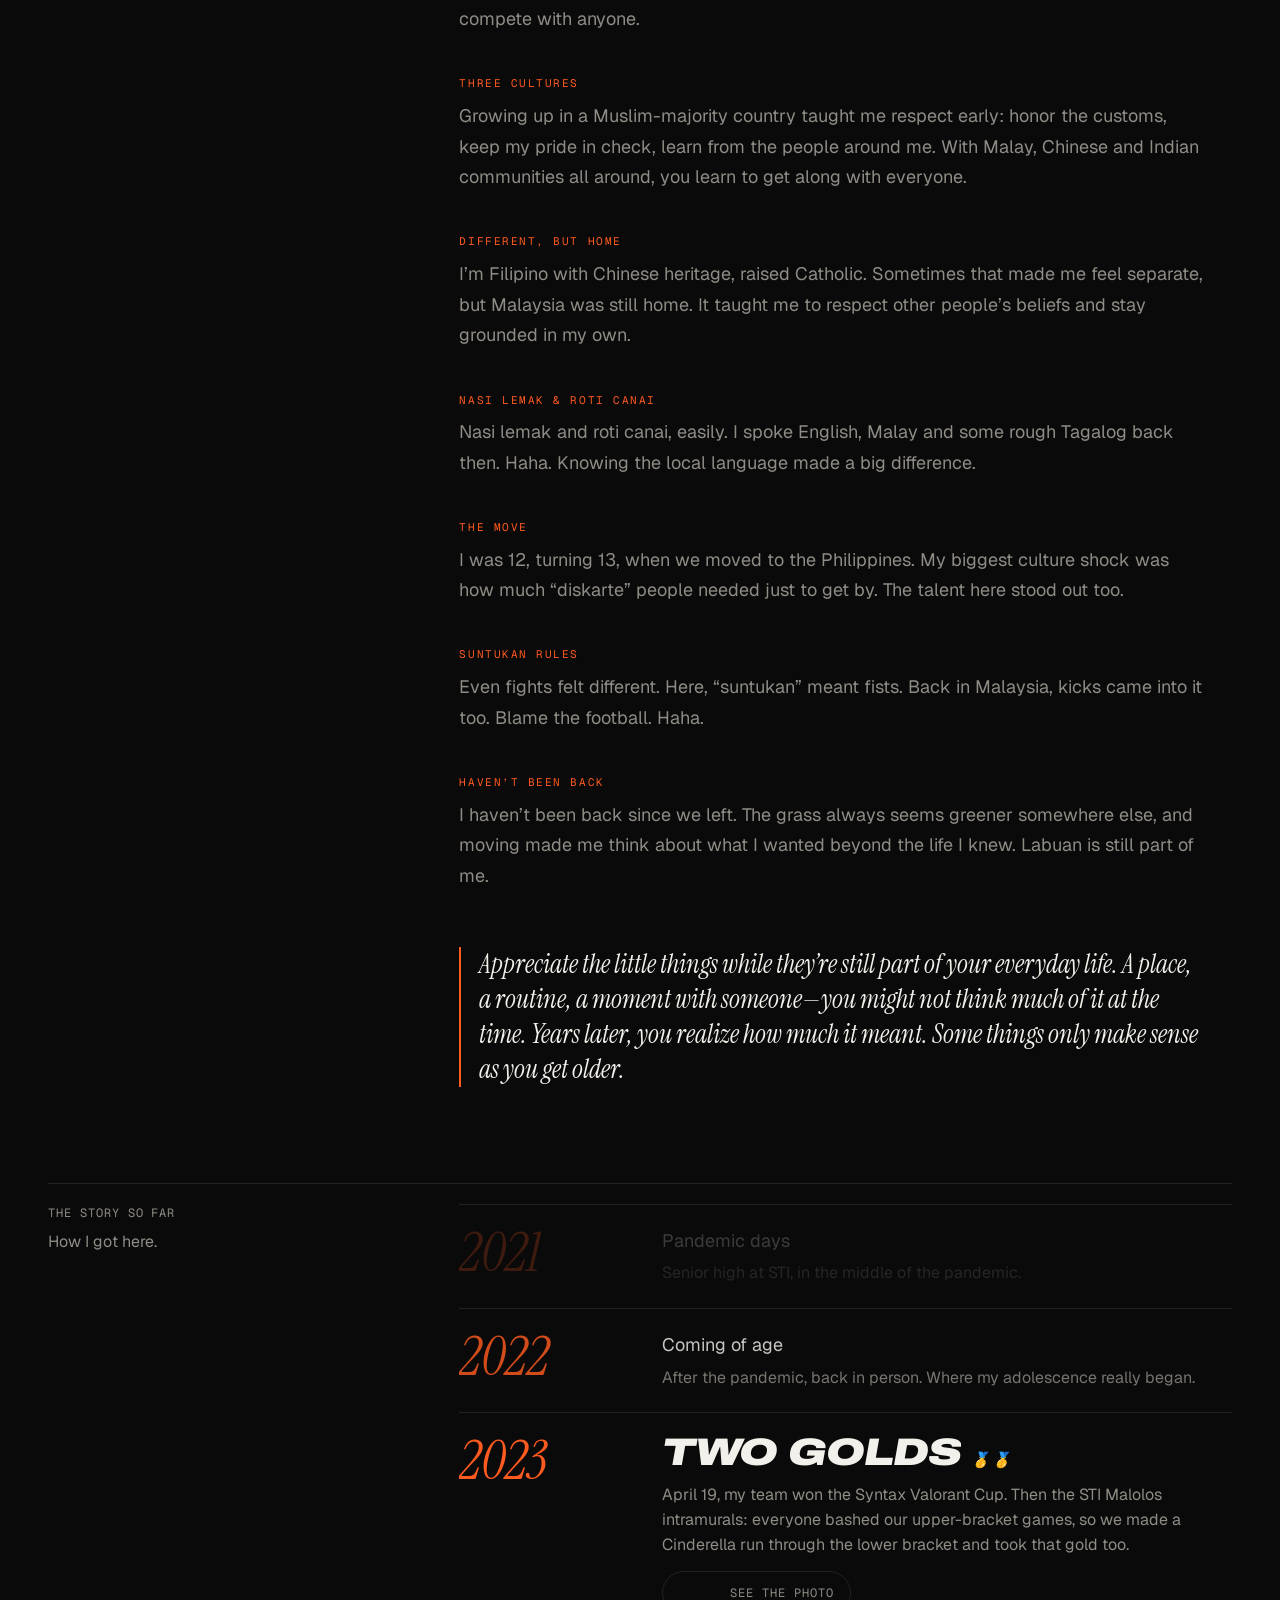
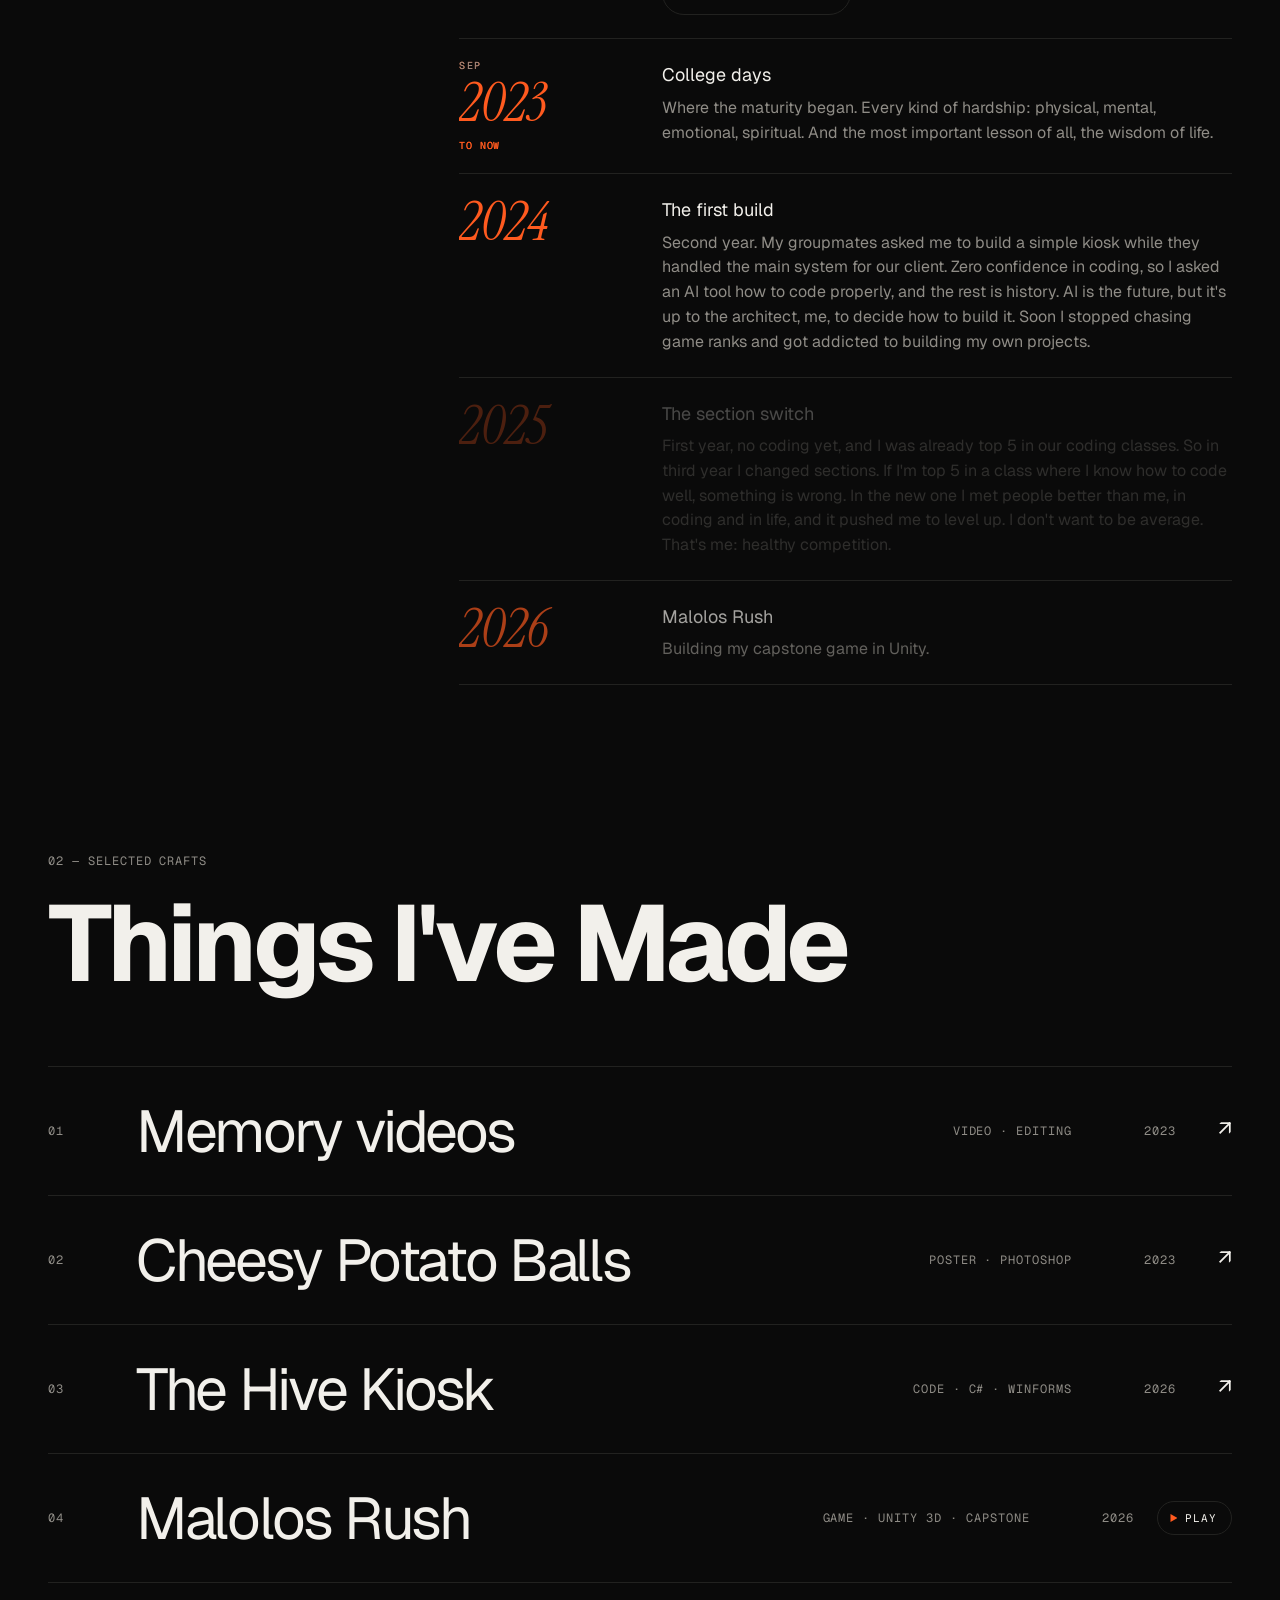
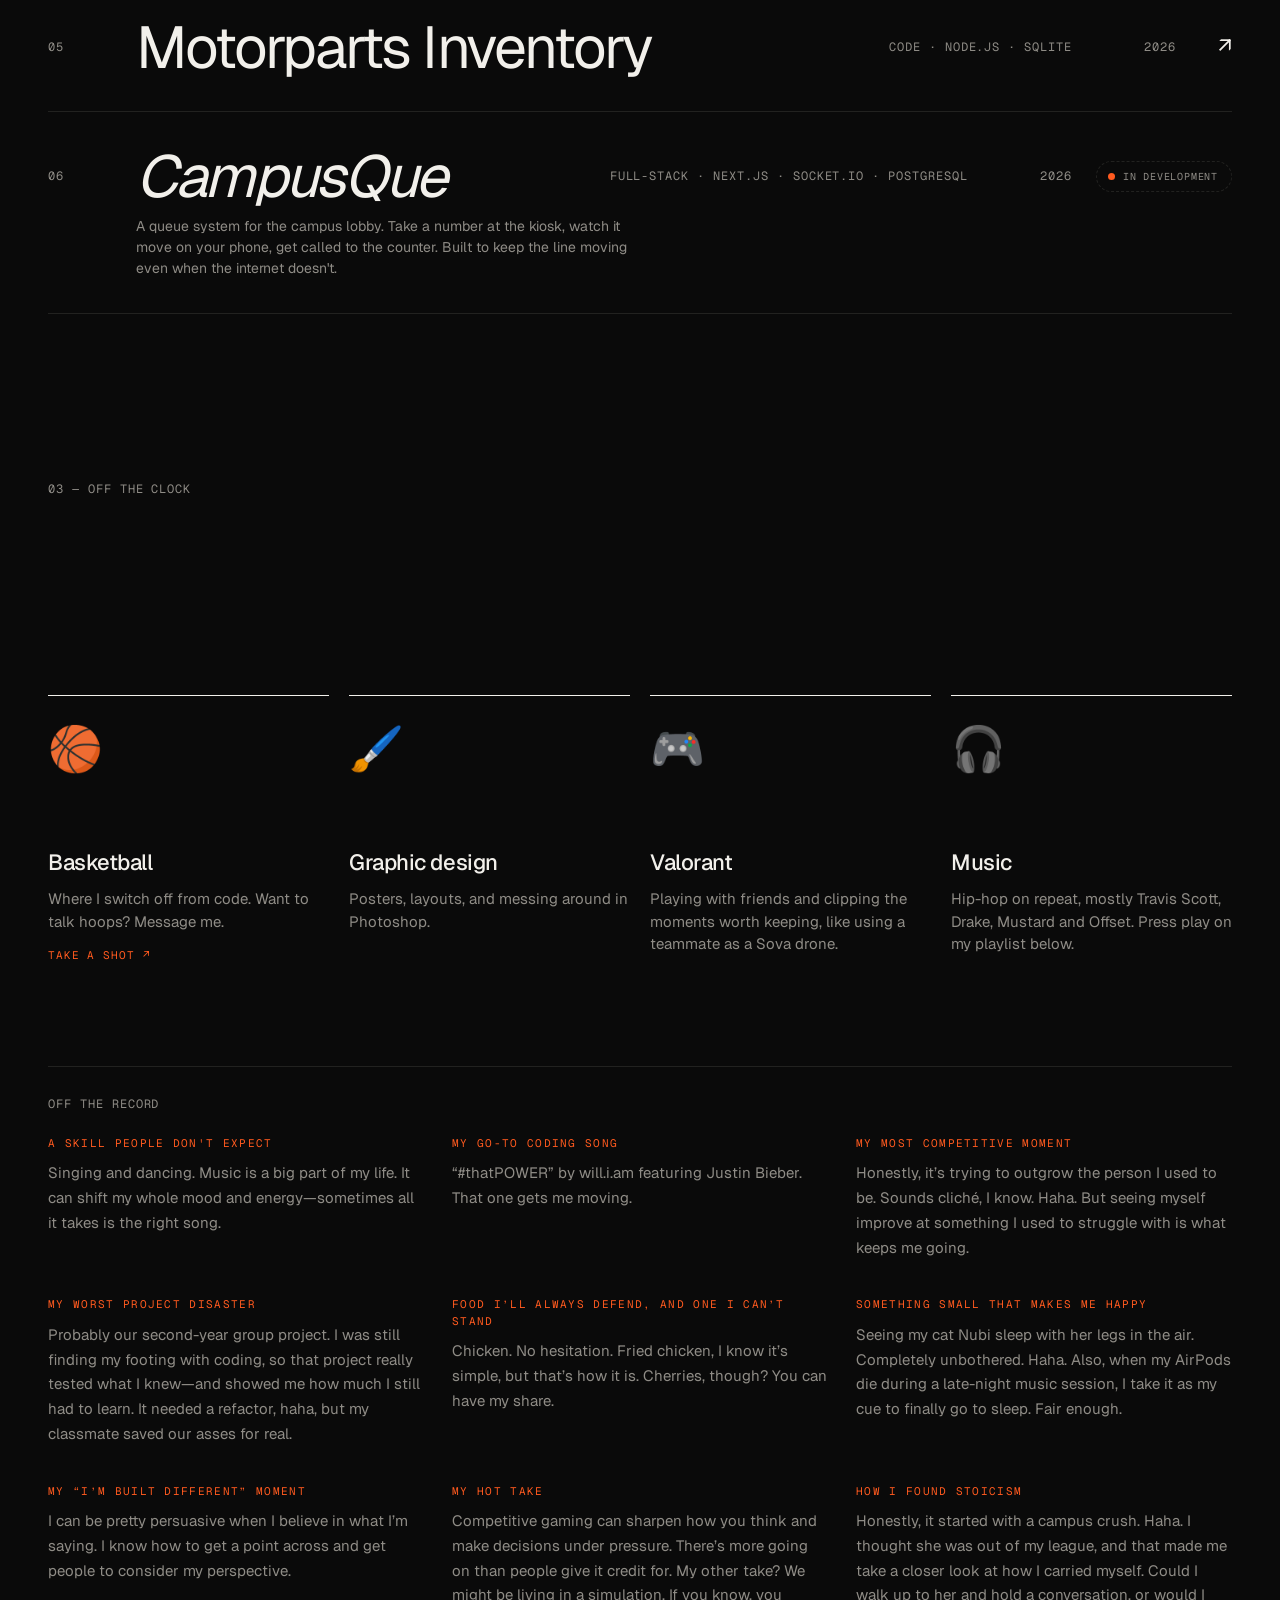
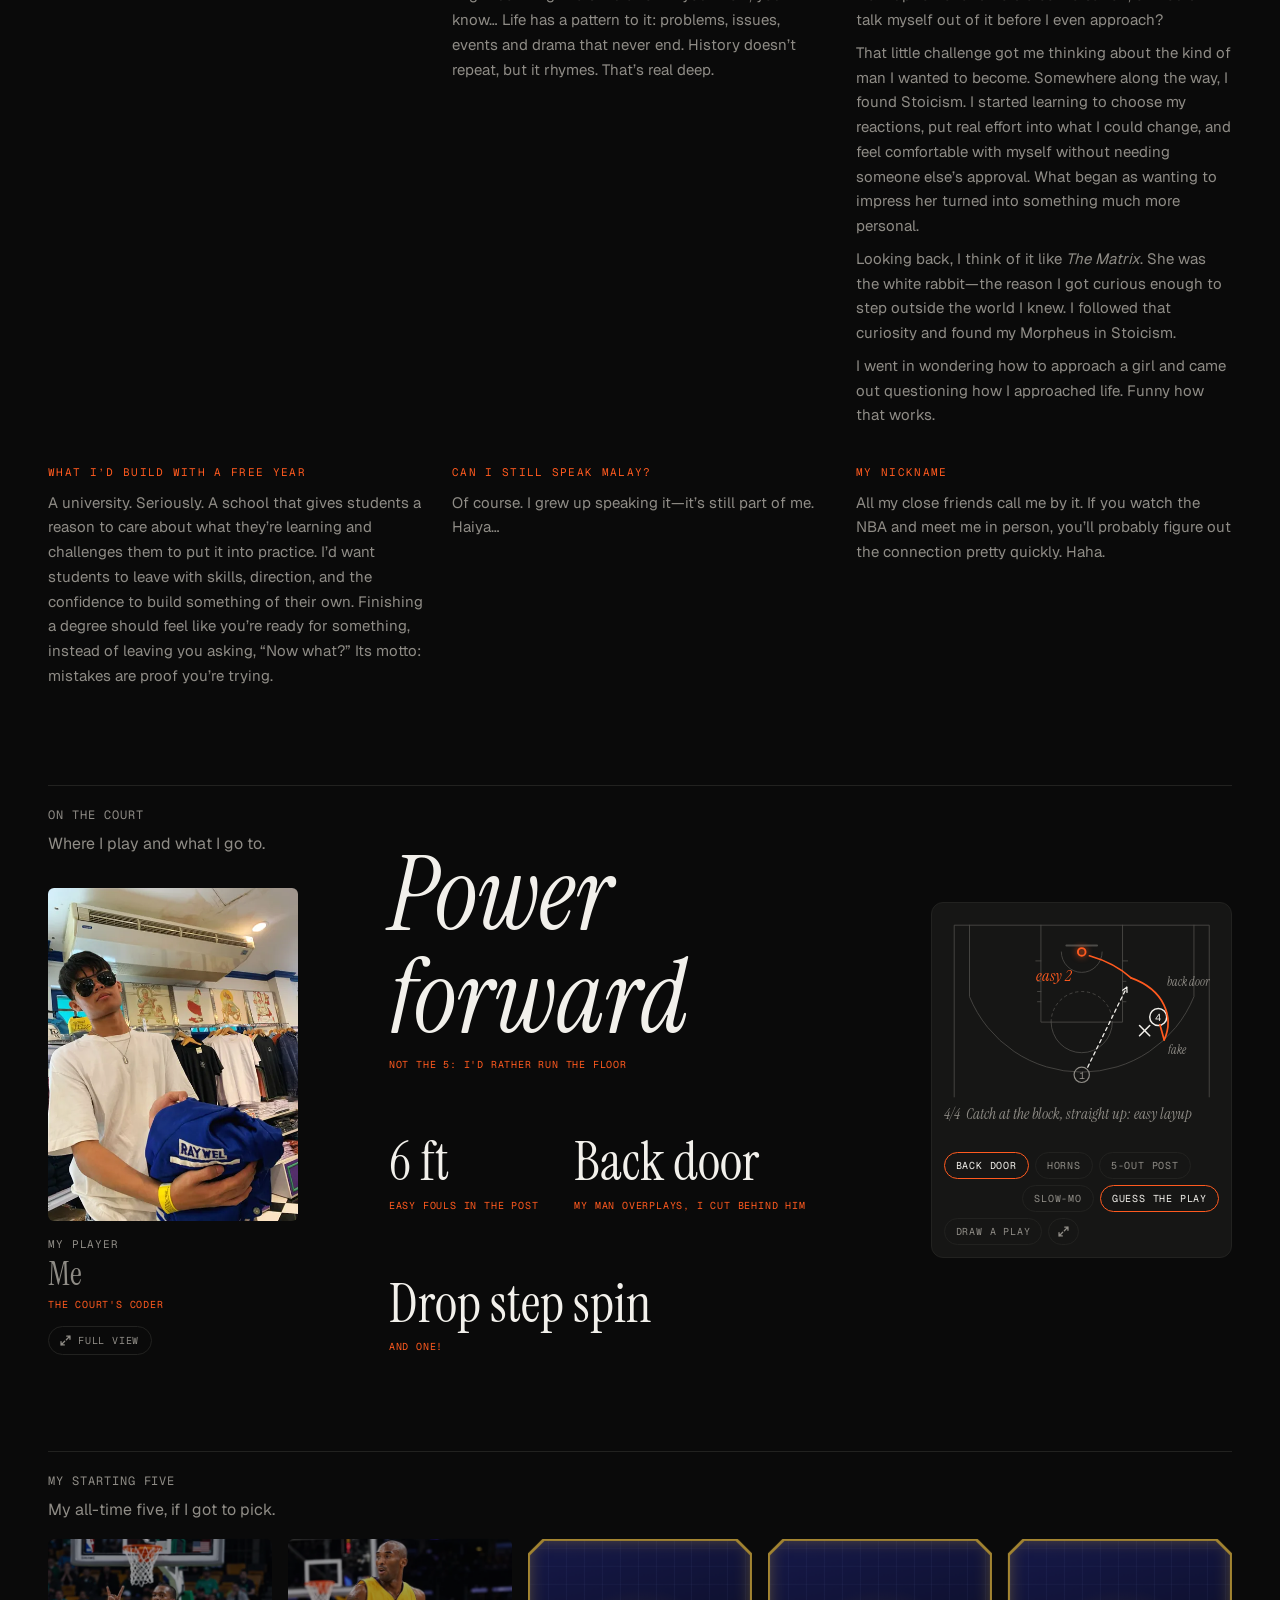
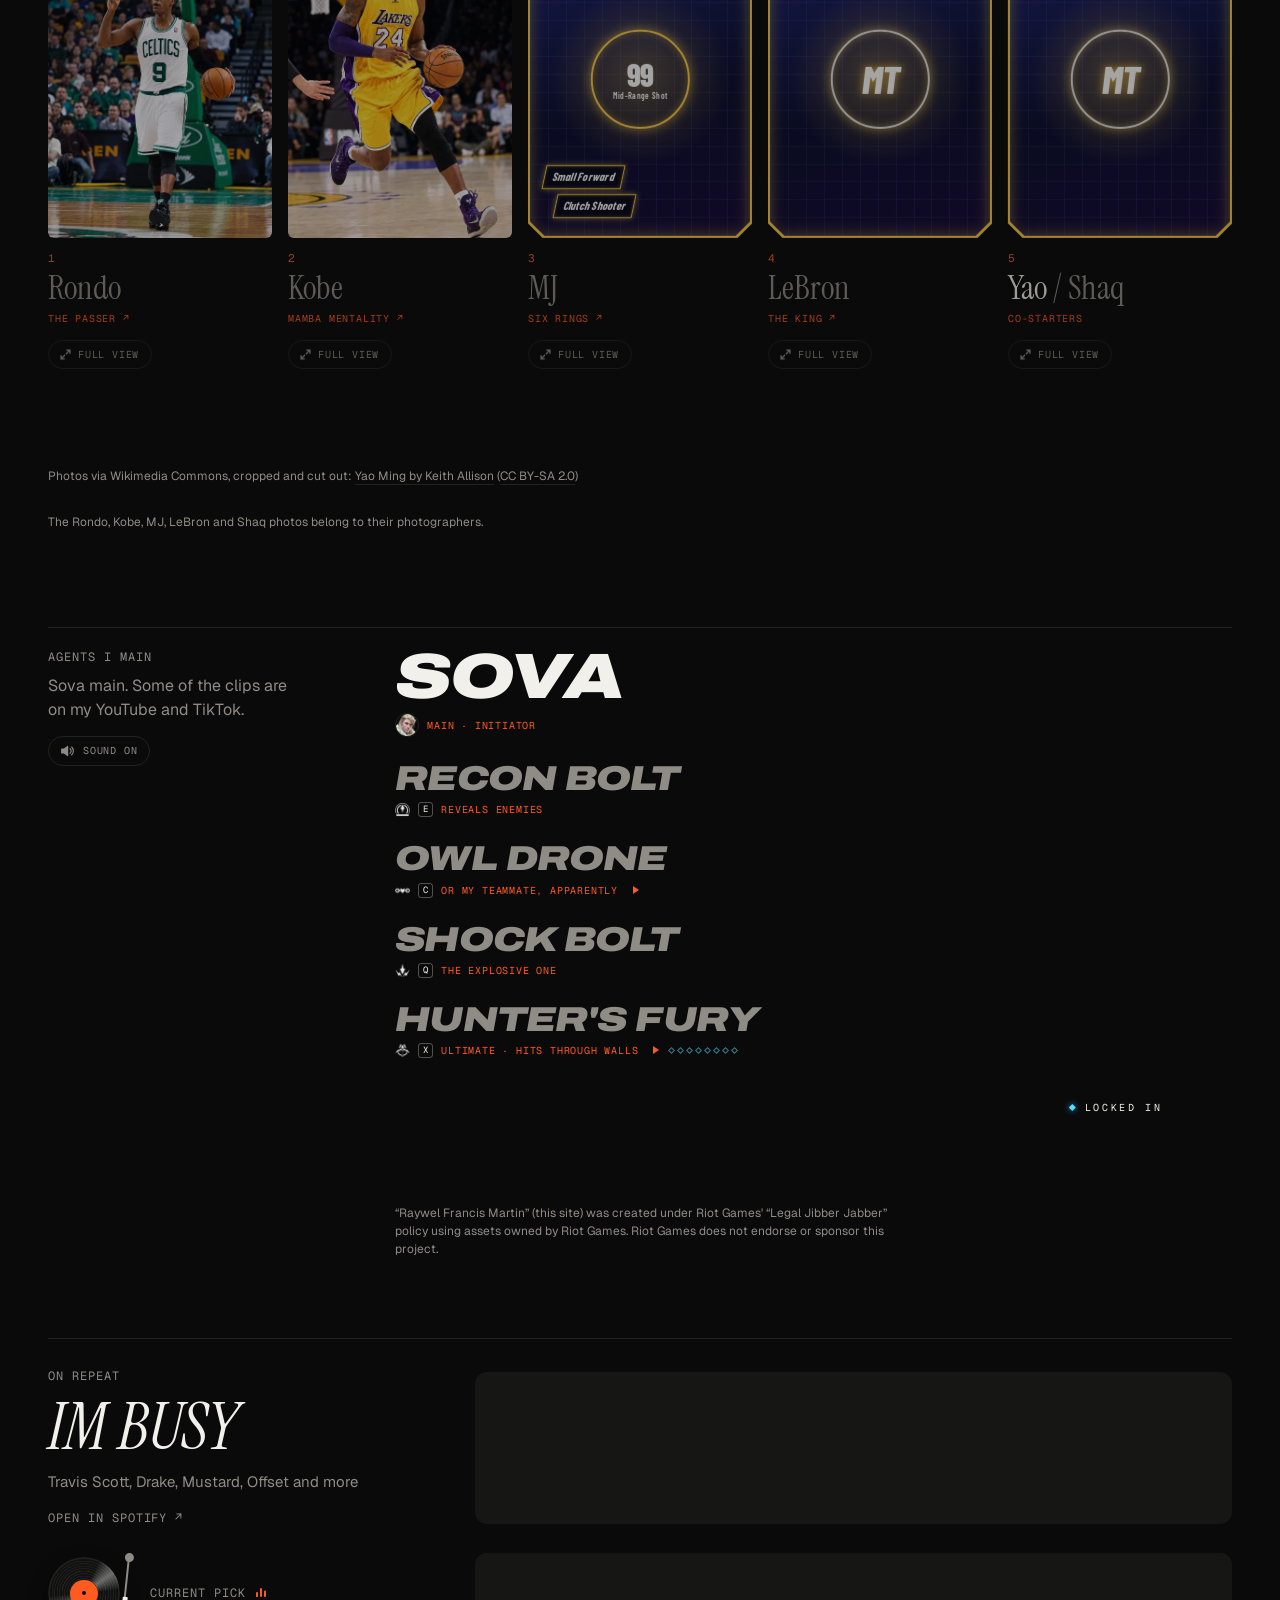
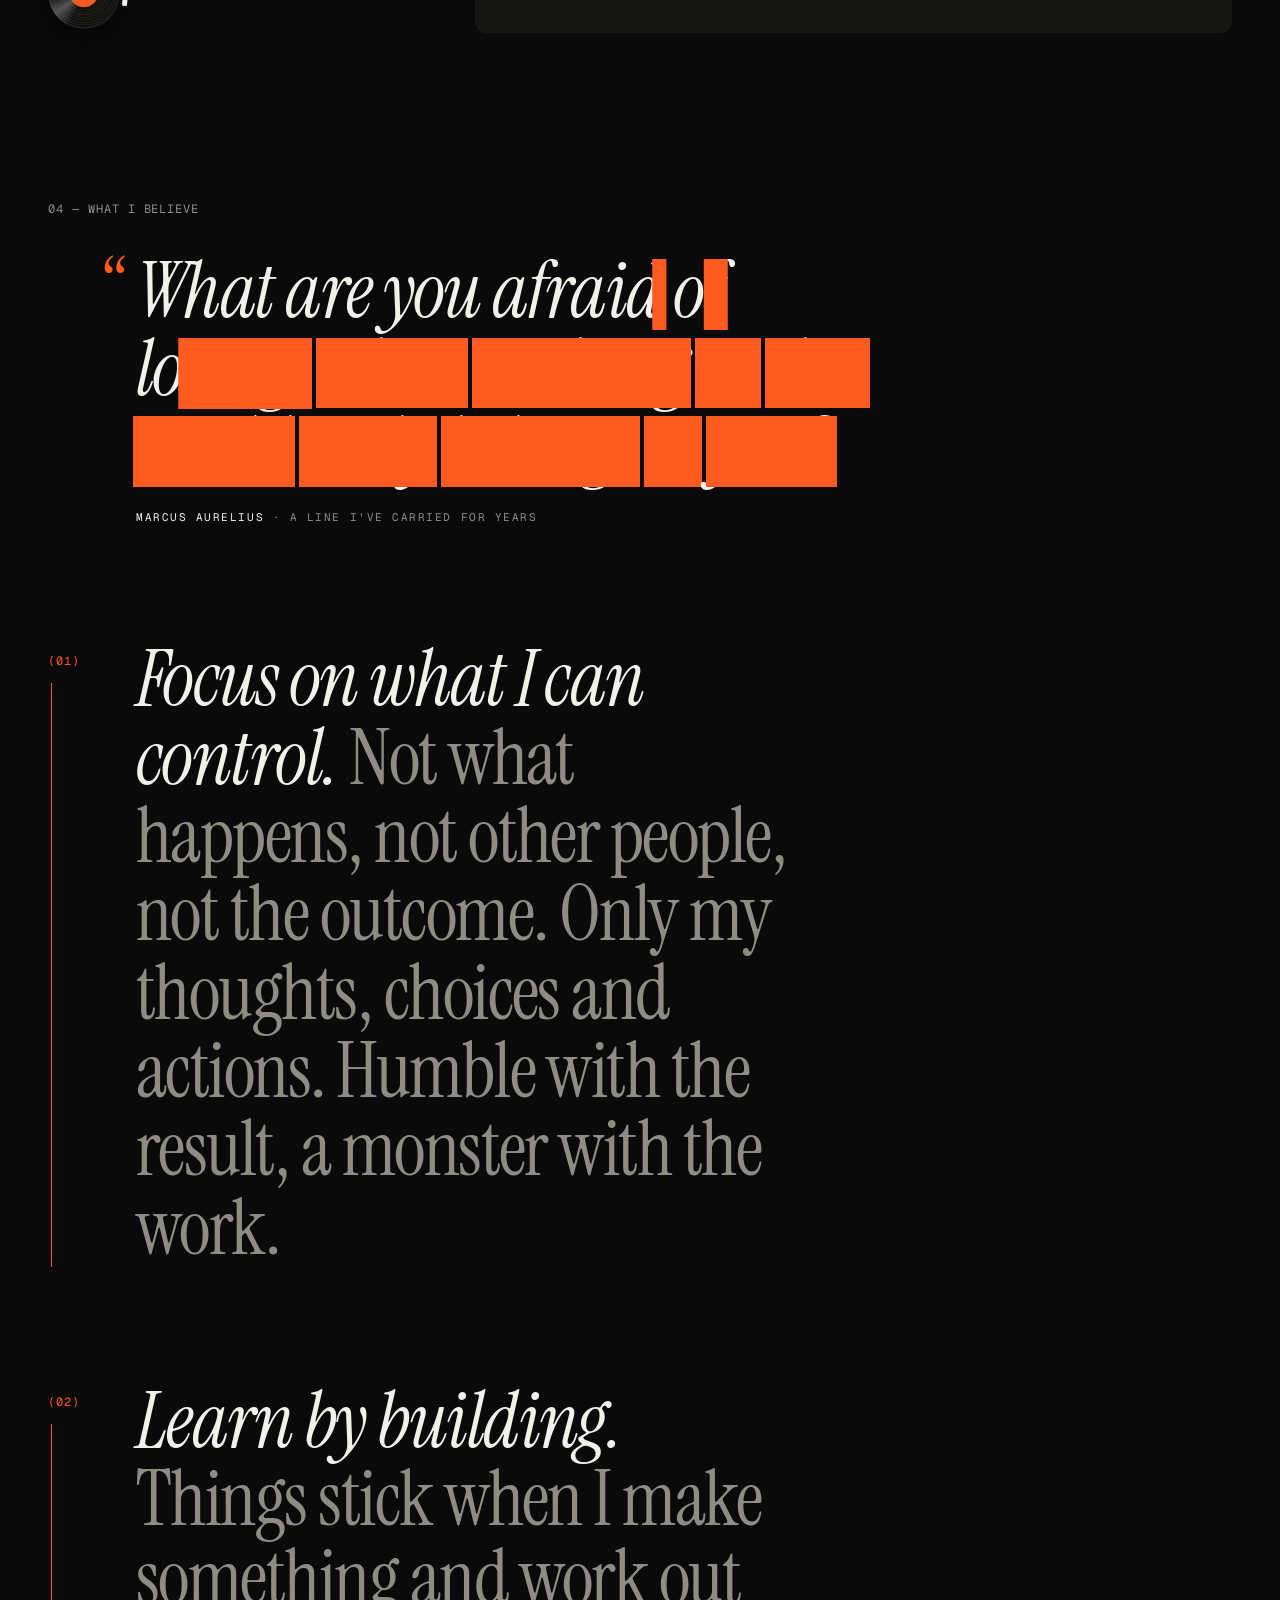
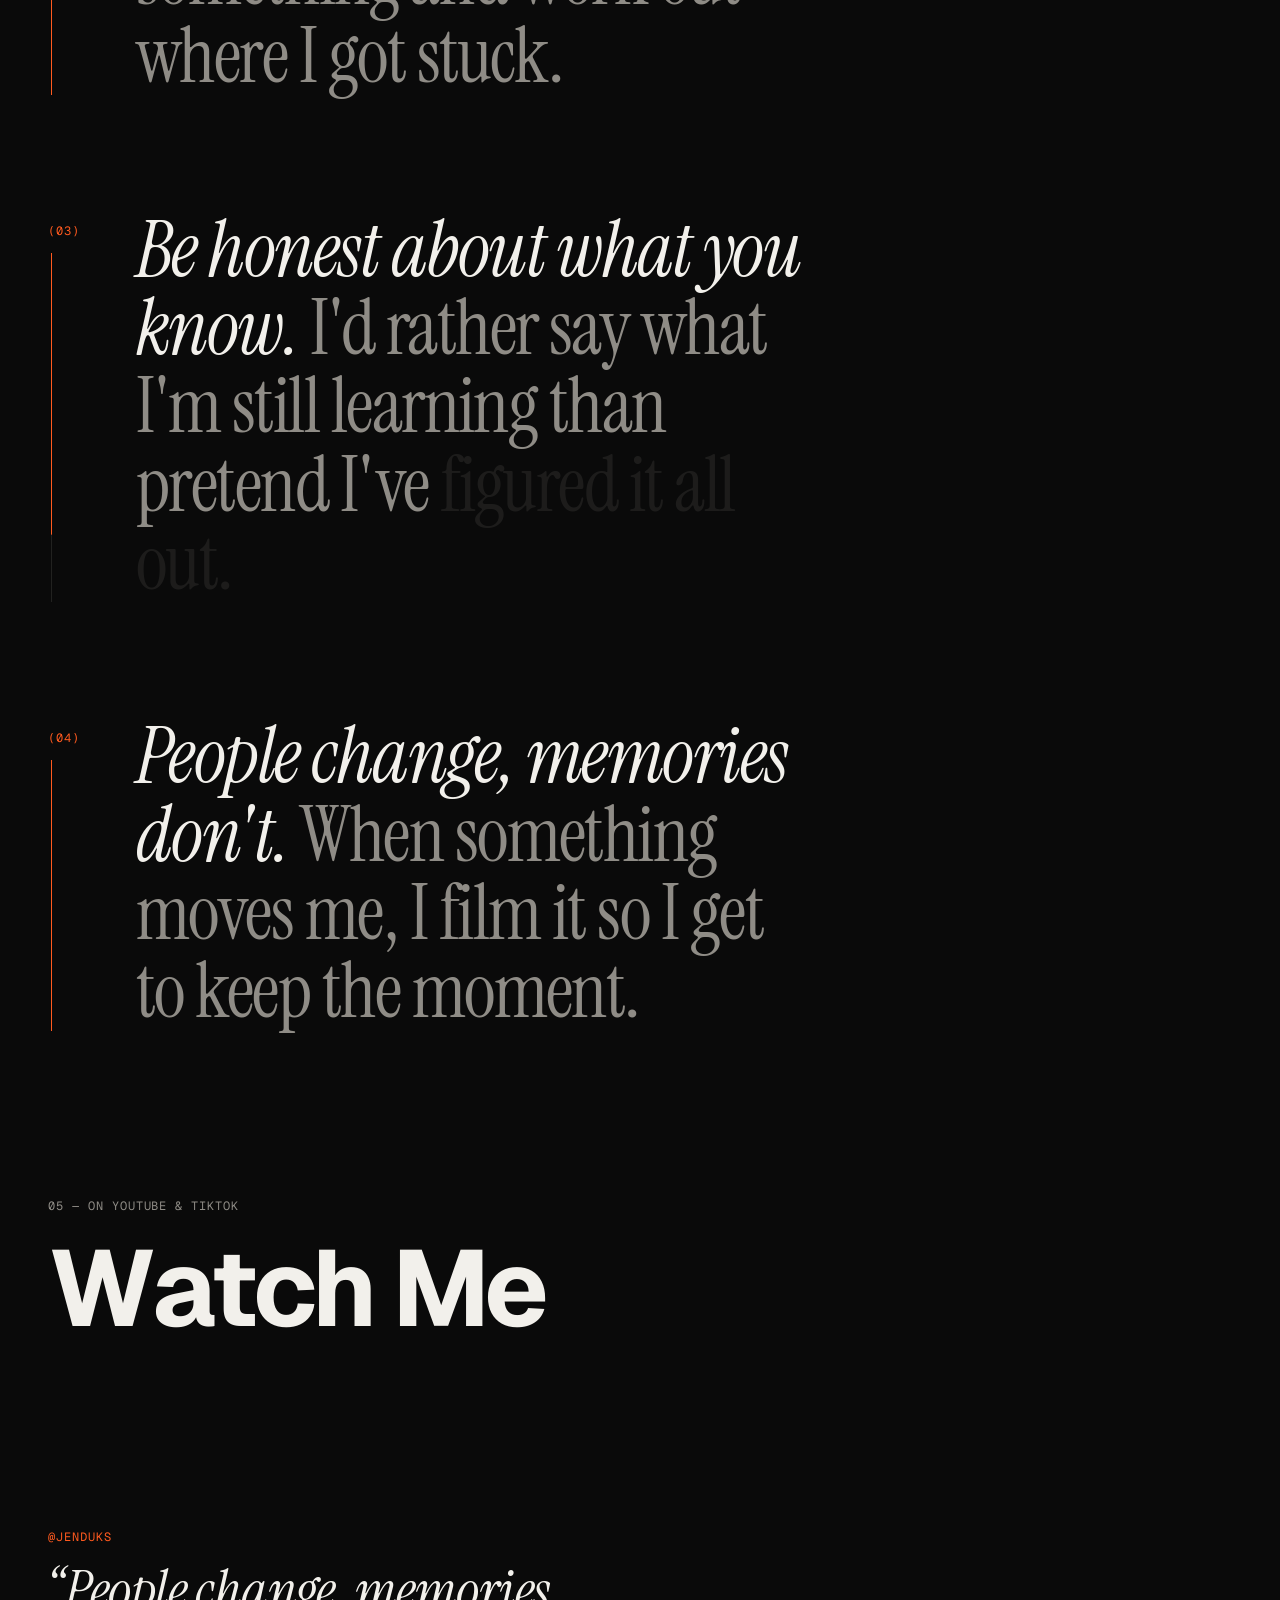
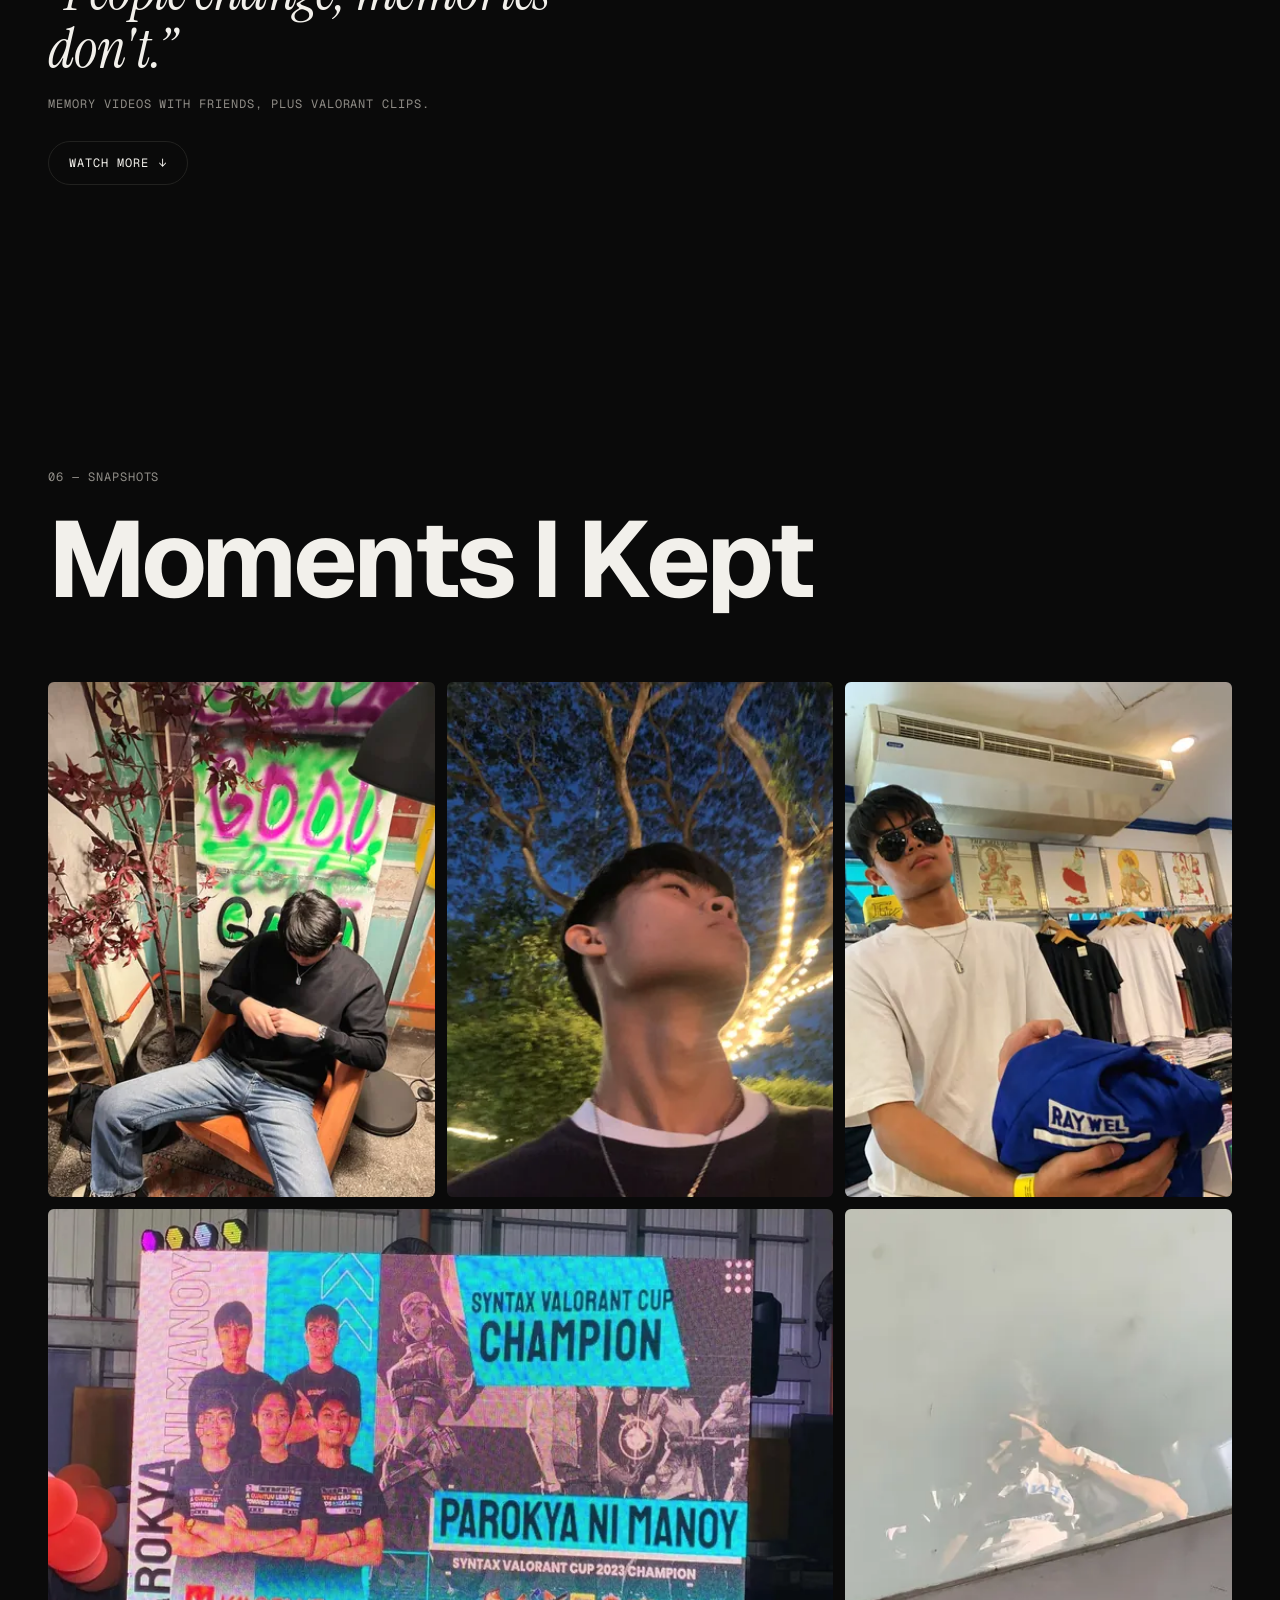
==== commit 2e25b217: "Where I'm from: the language and grass-is-greener lines back" ====
--- a/index.html
+++ b/index.html
@@ -154,7 +154,7 @@
 
   <!-- Bump ?v= on the three files below whenever they change, so visitors skip the cached copies -->
   <script src="https://cdn.jsdelivr.net/npm/lenis@1.3.26/dist/lenis.min.js"></script>
-  <script src="content.js?v=20261013-9"></script>
+  <script src="content.js?v=20261013-10"></script>
   <script src="main.js?v=20261013-4"></script>
   <!-- Visitor stats: GoatCounter (no cookies). Dashboard: https://matimbu.goatcounter.com
        Open the site once with #toggle-goatcounter at the end of the address to stop
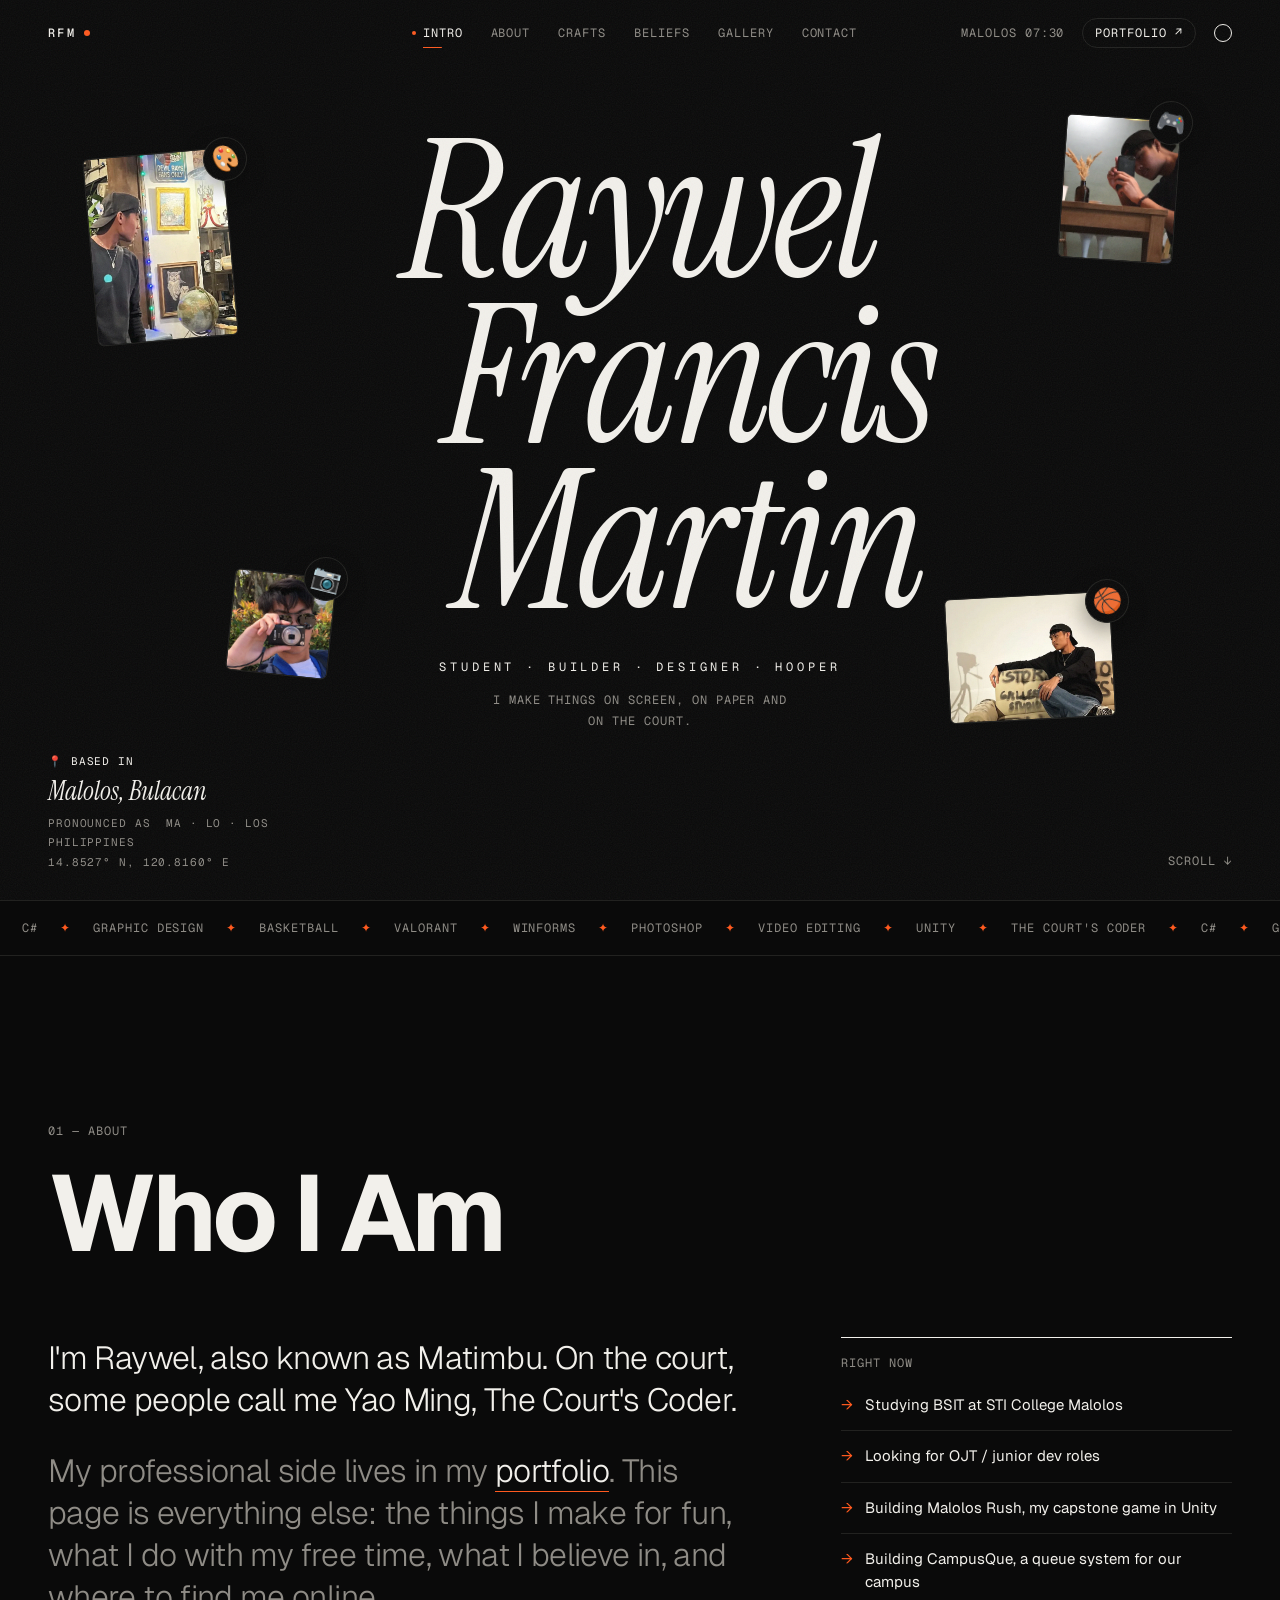
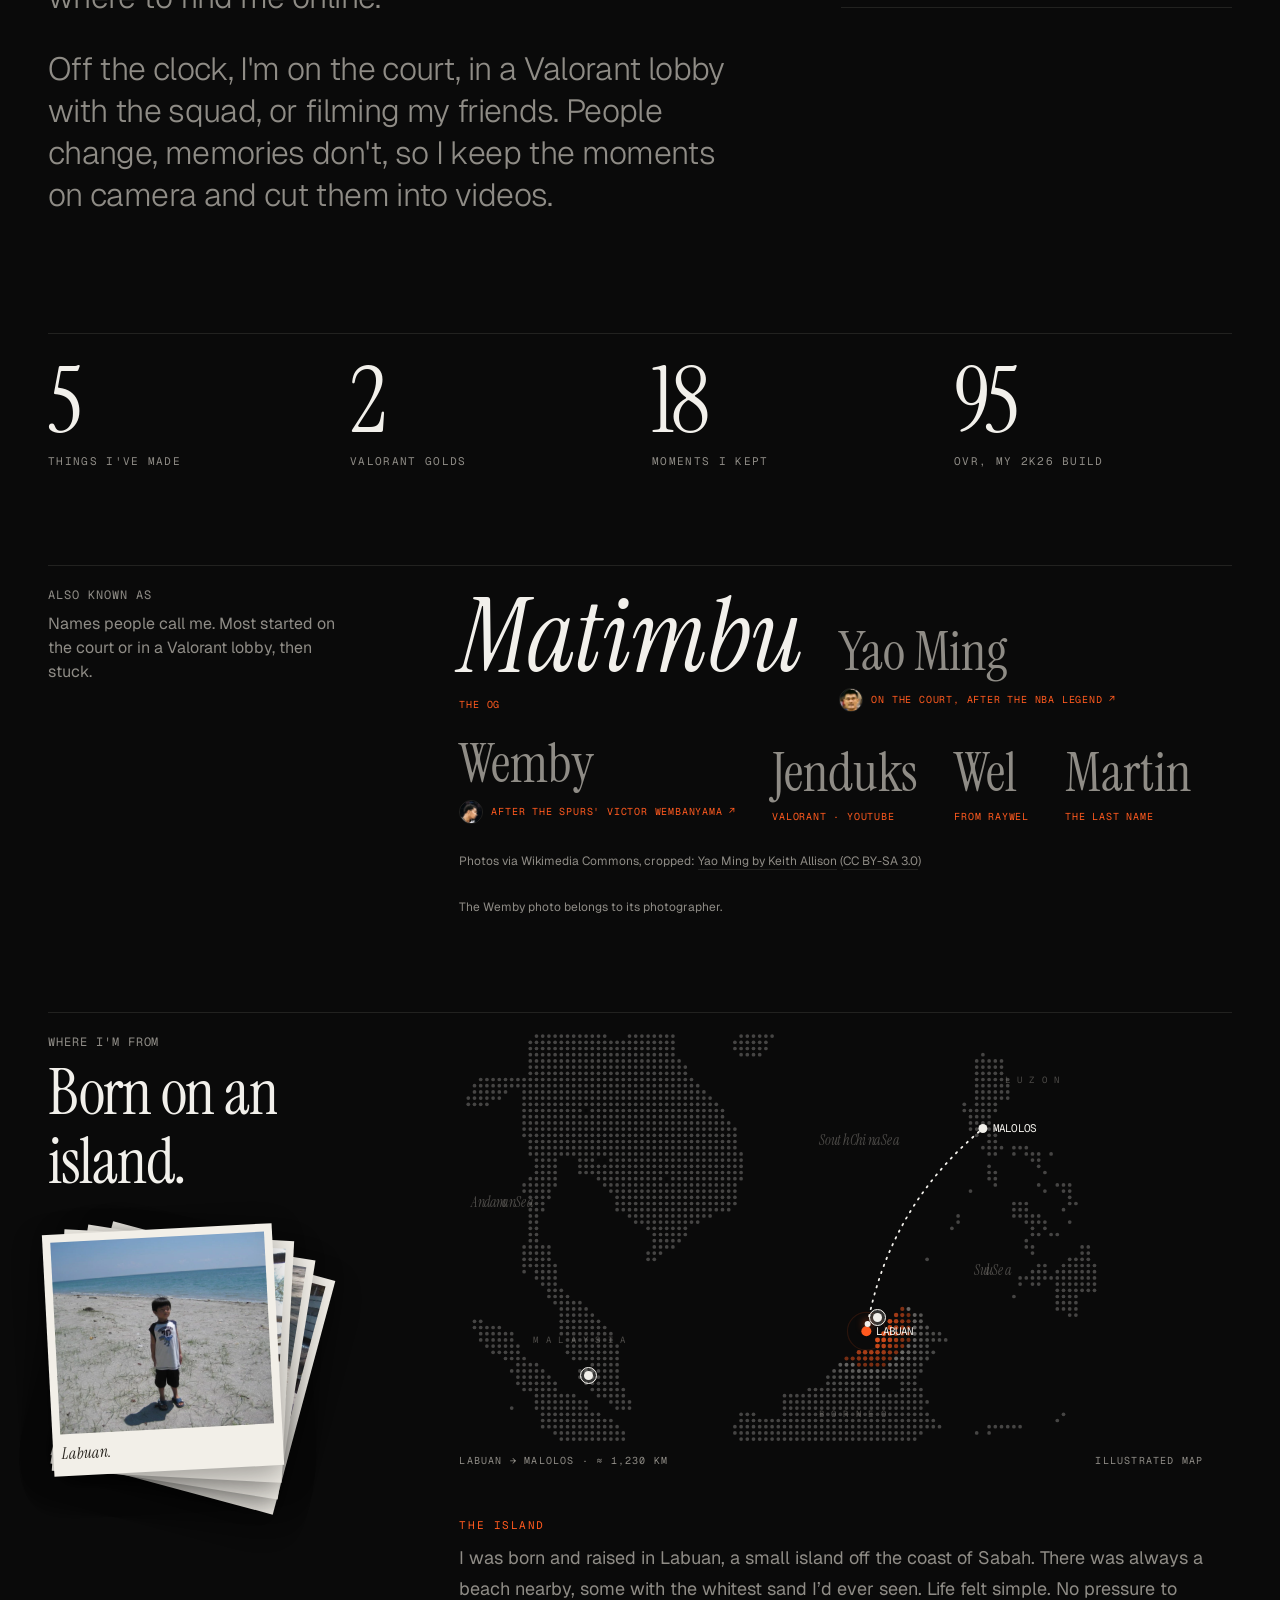
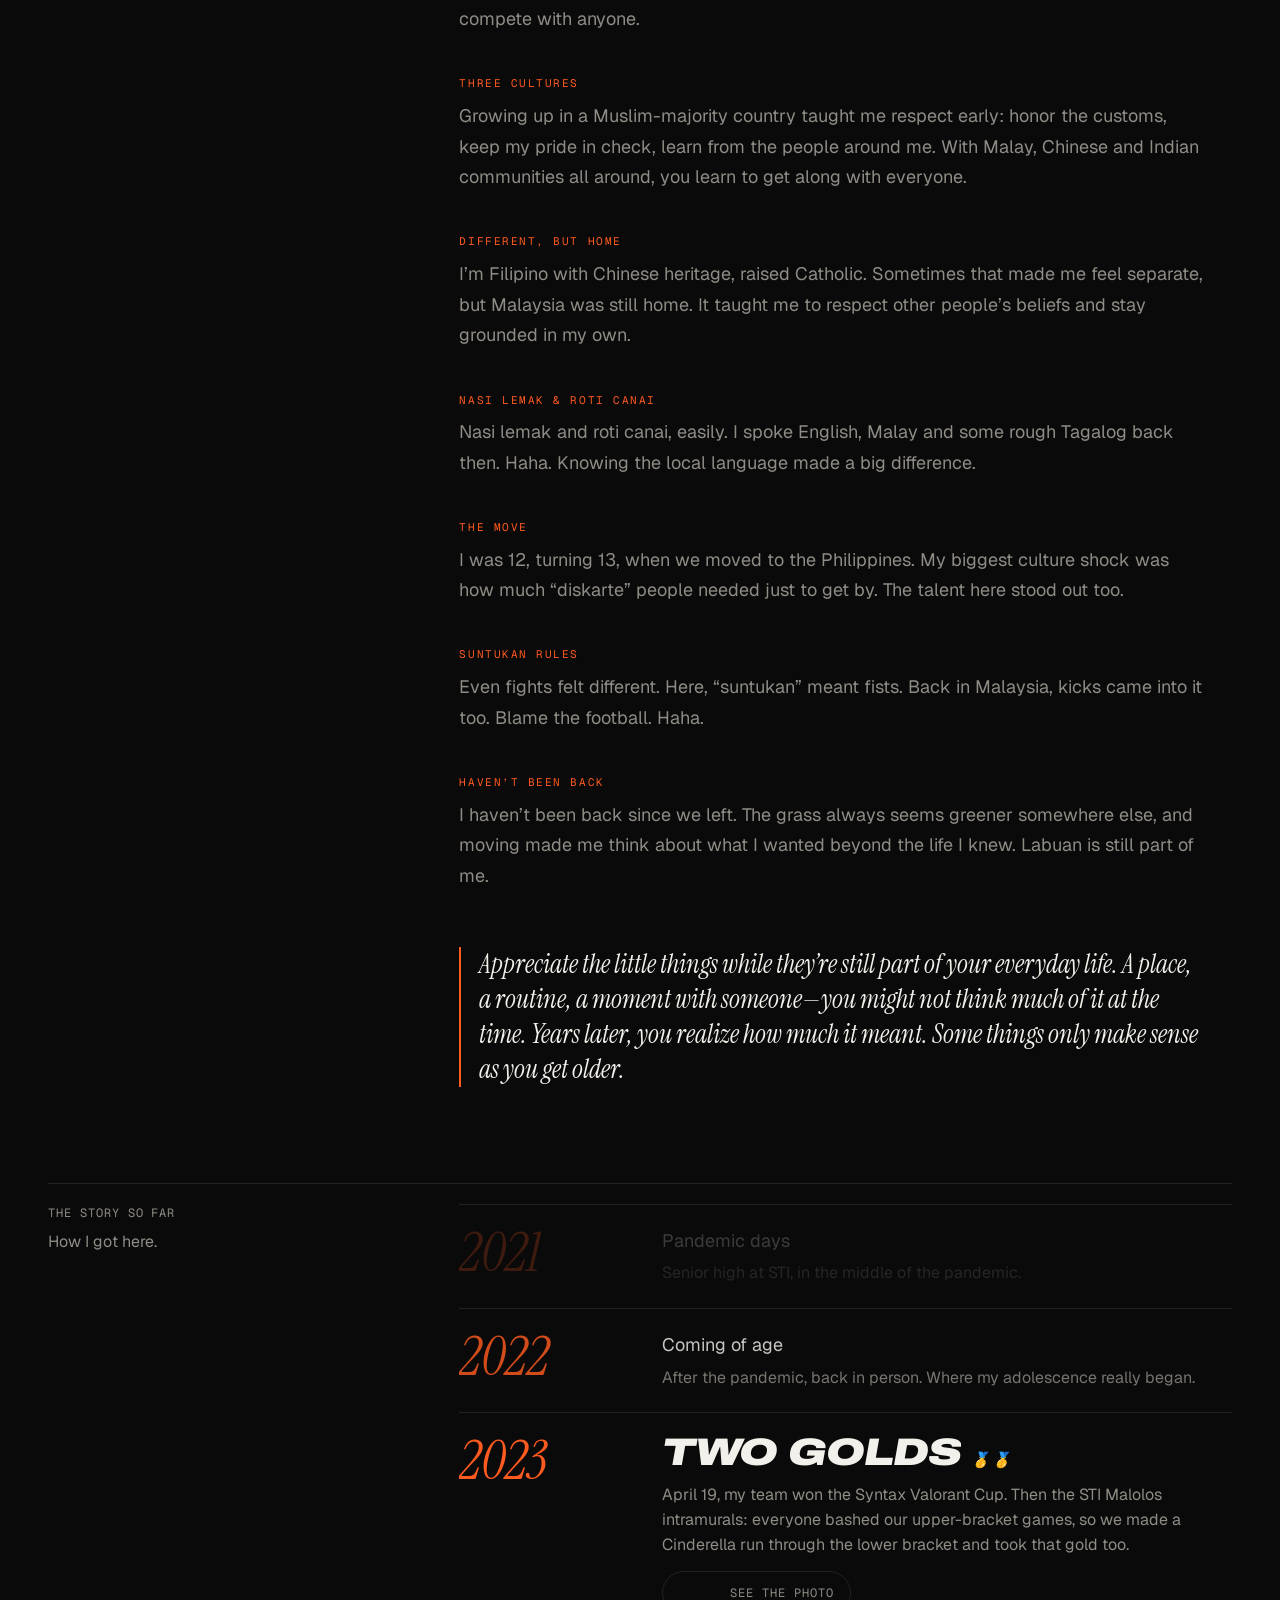
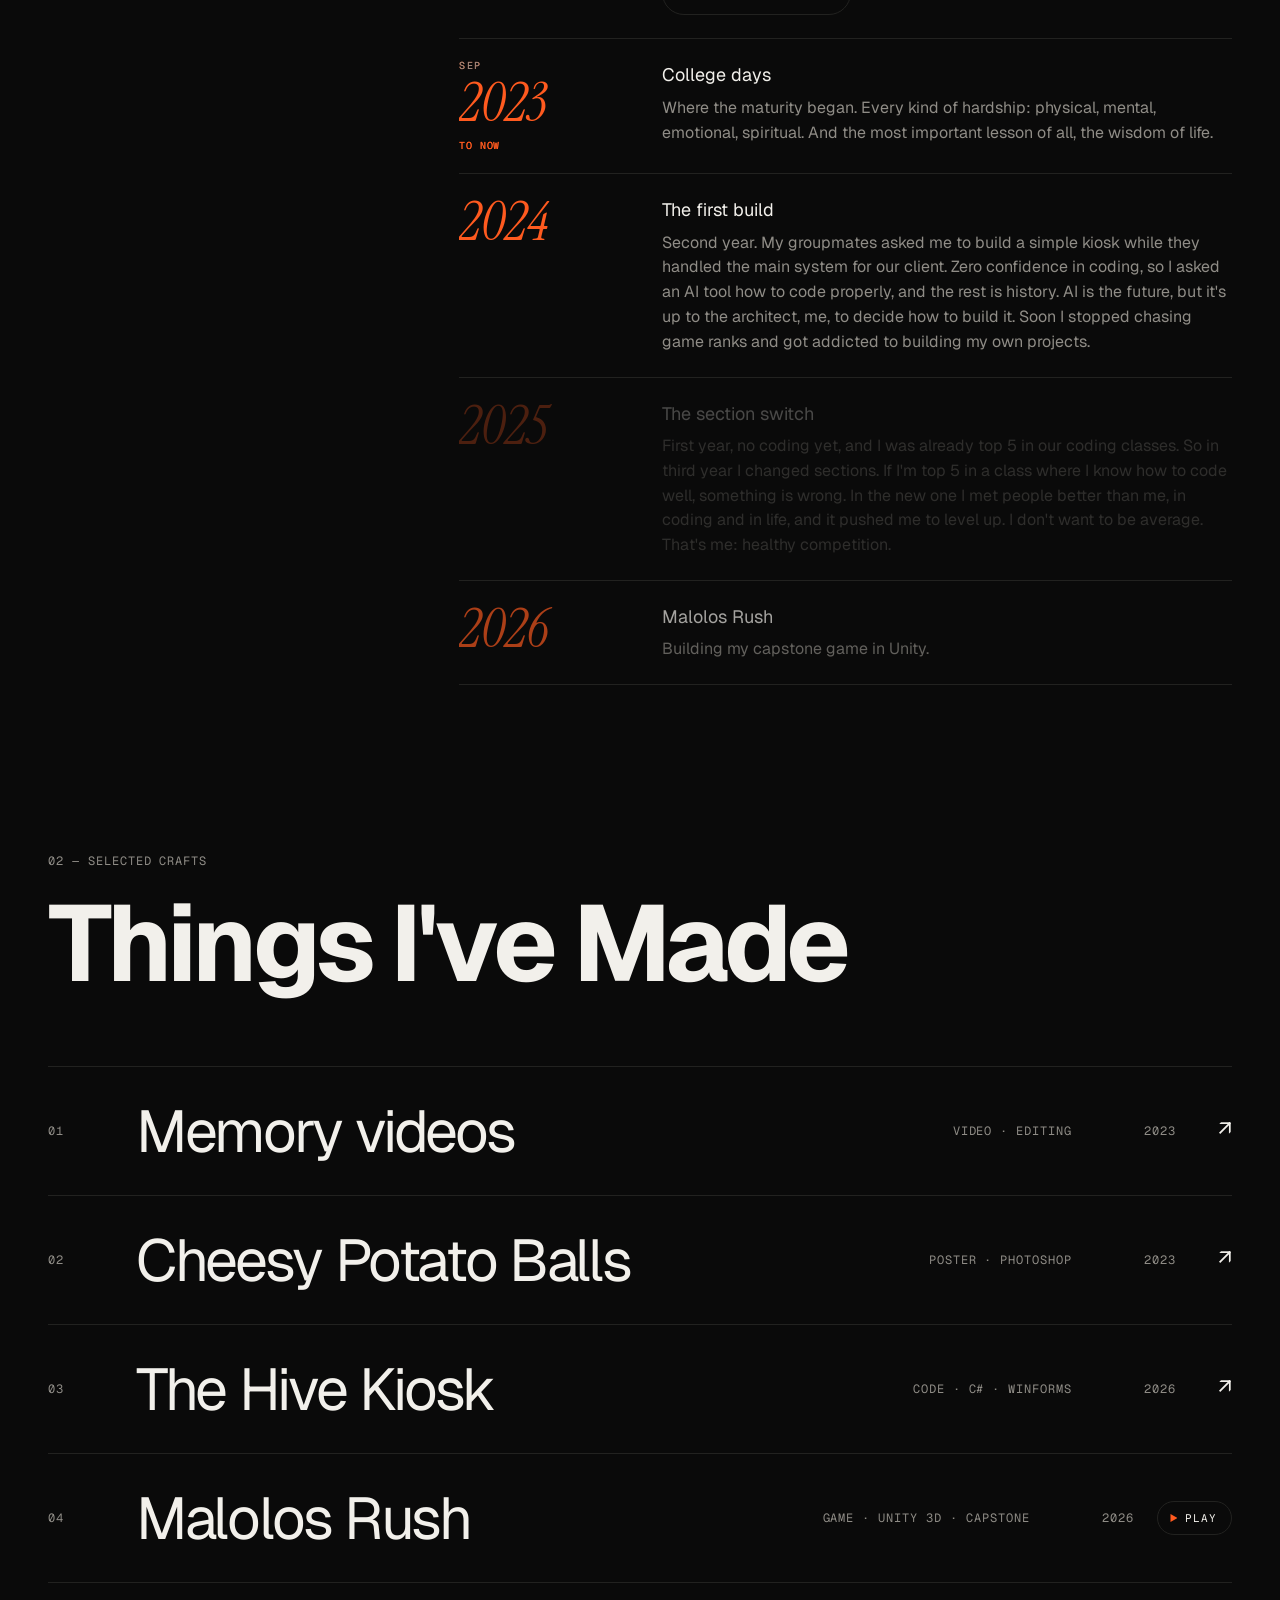
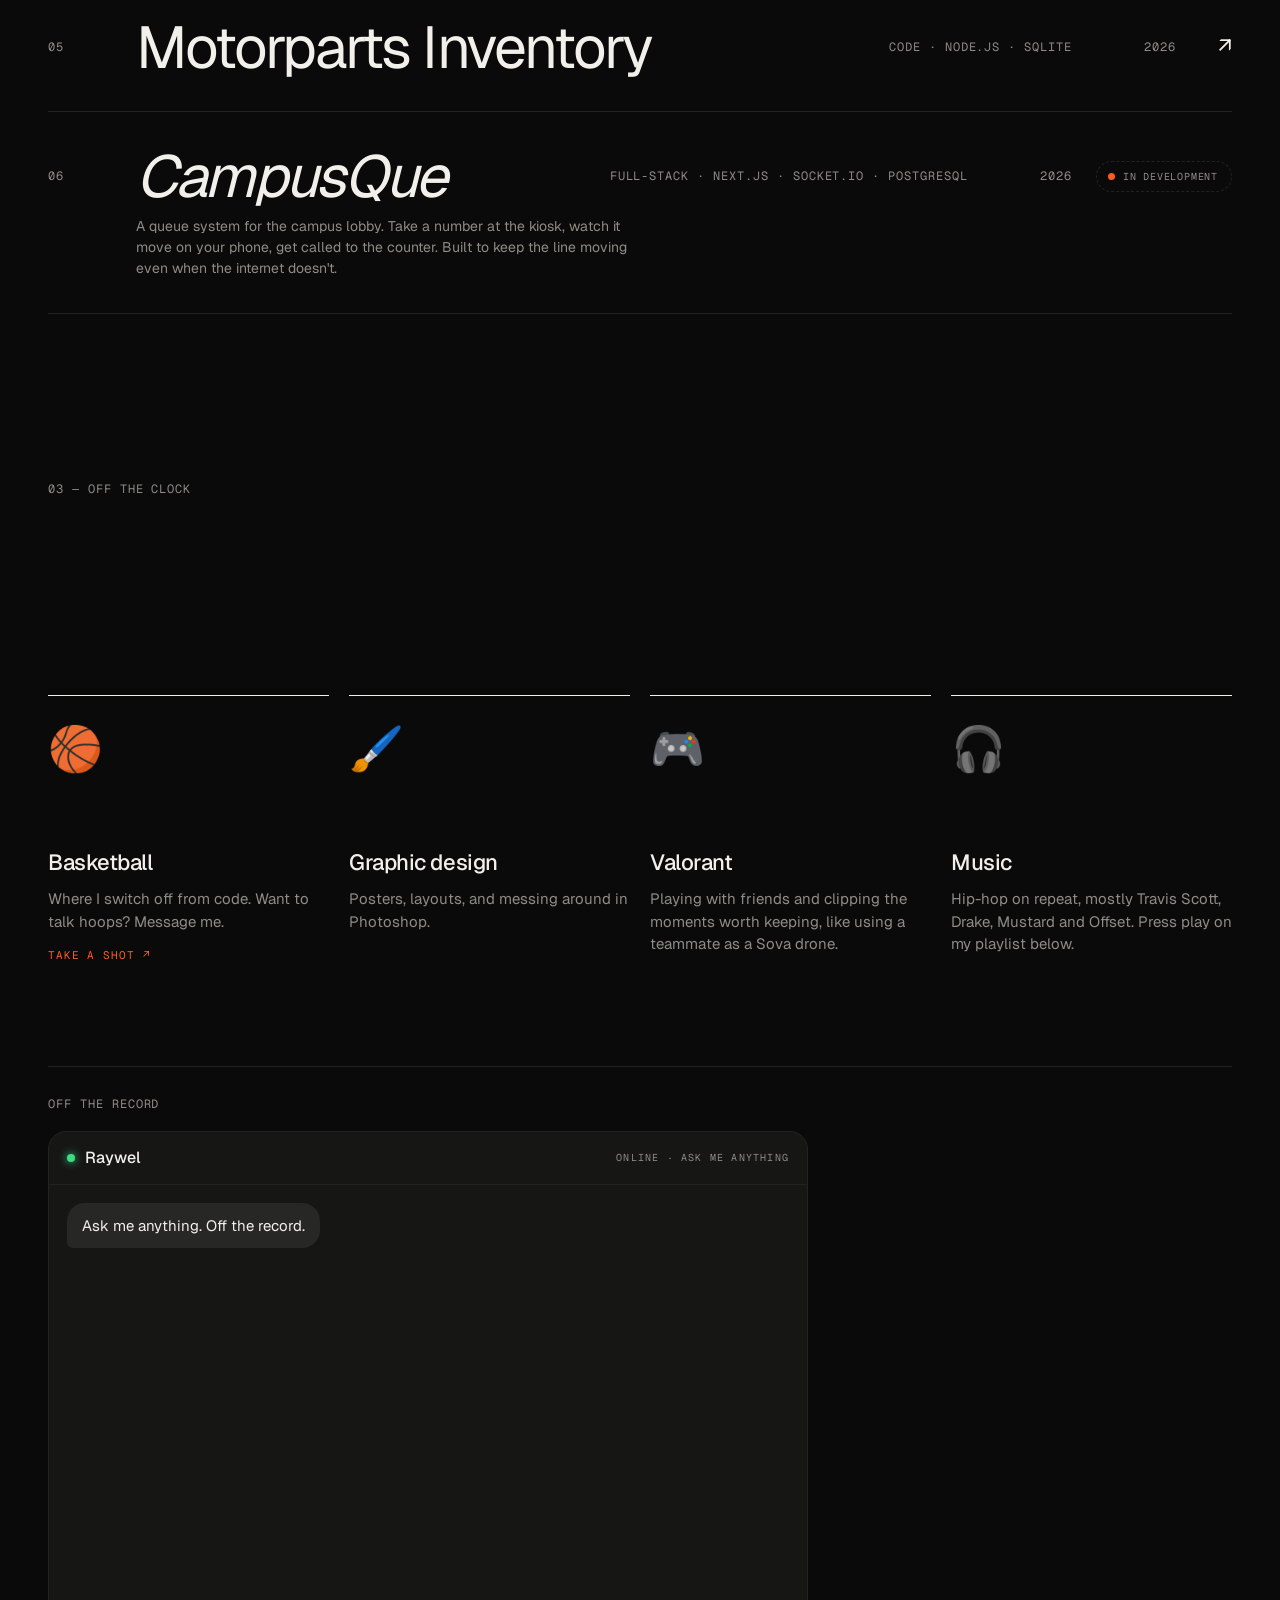
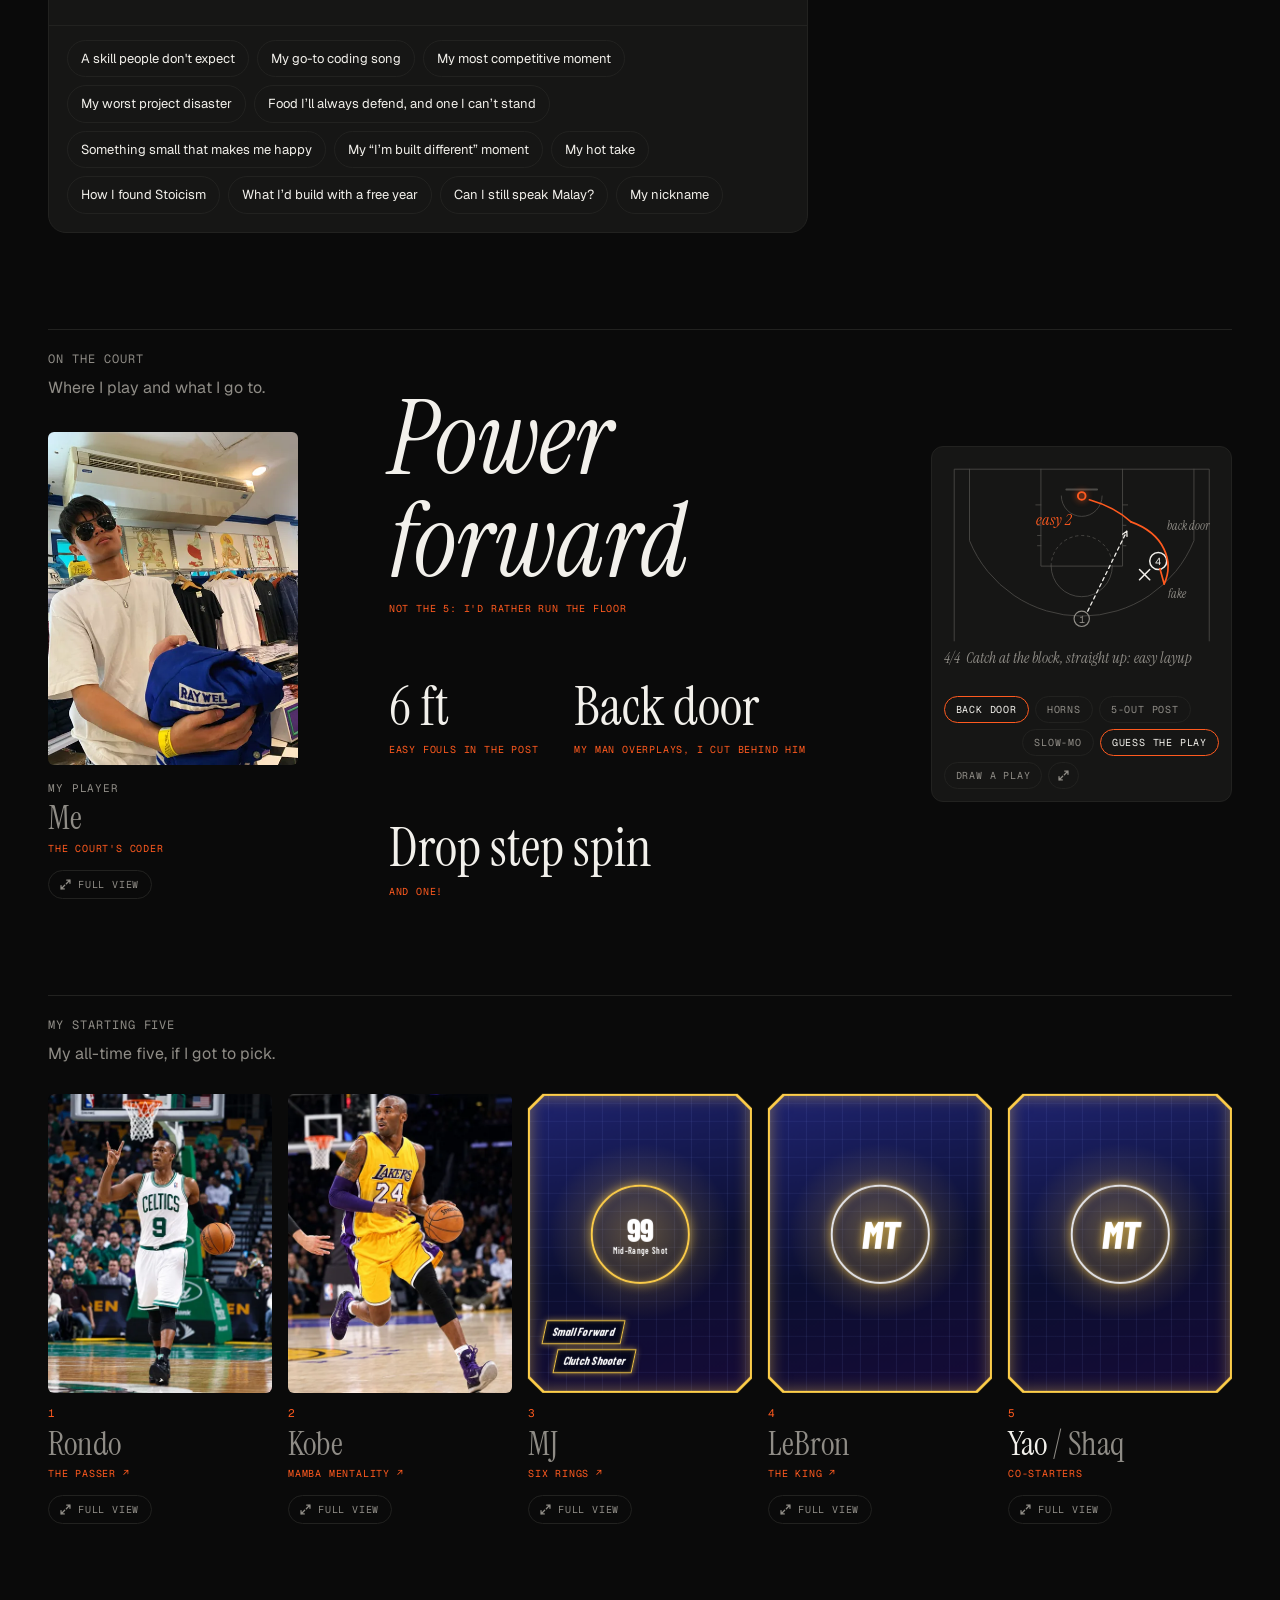
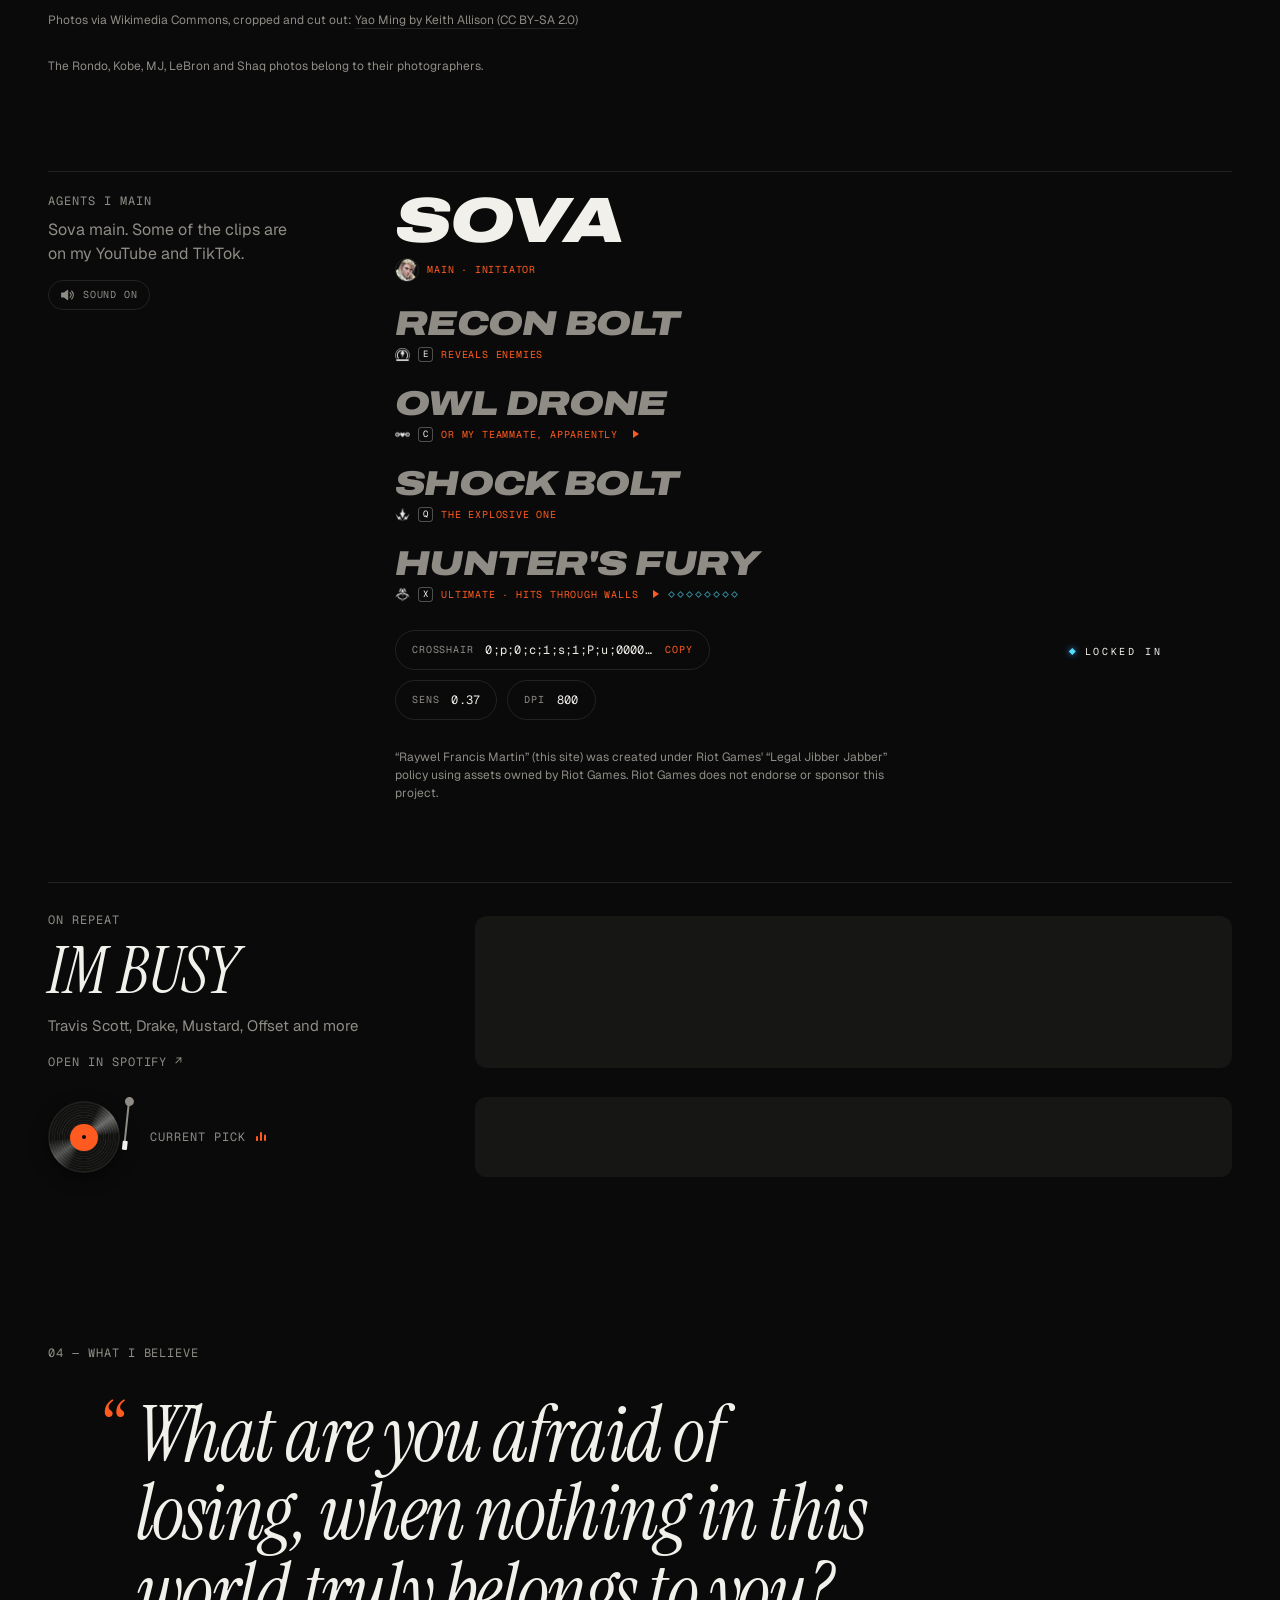
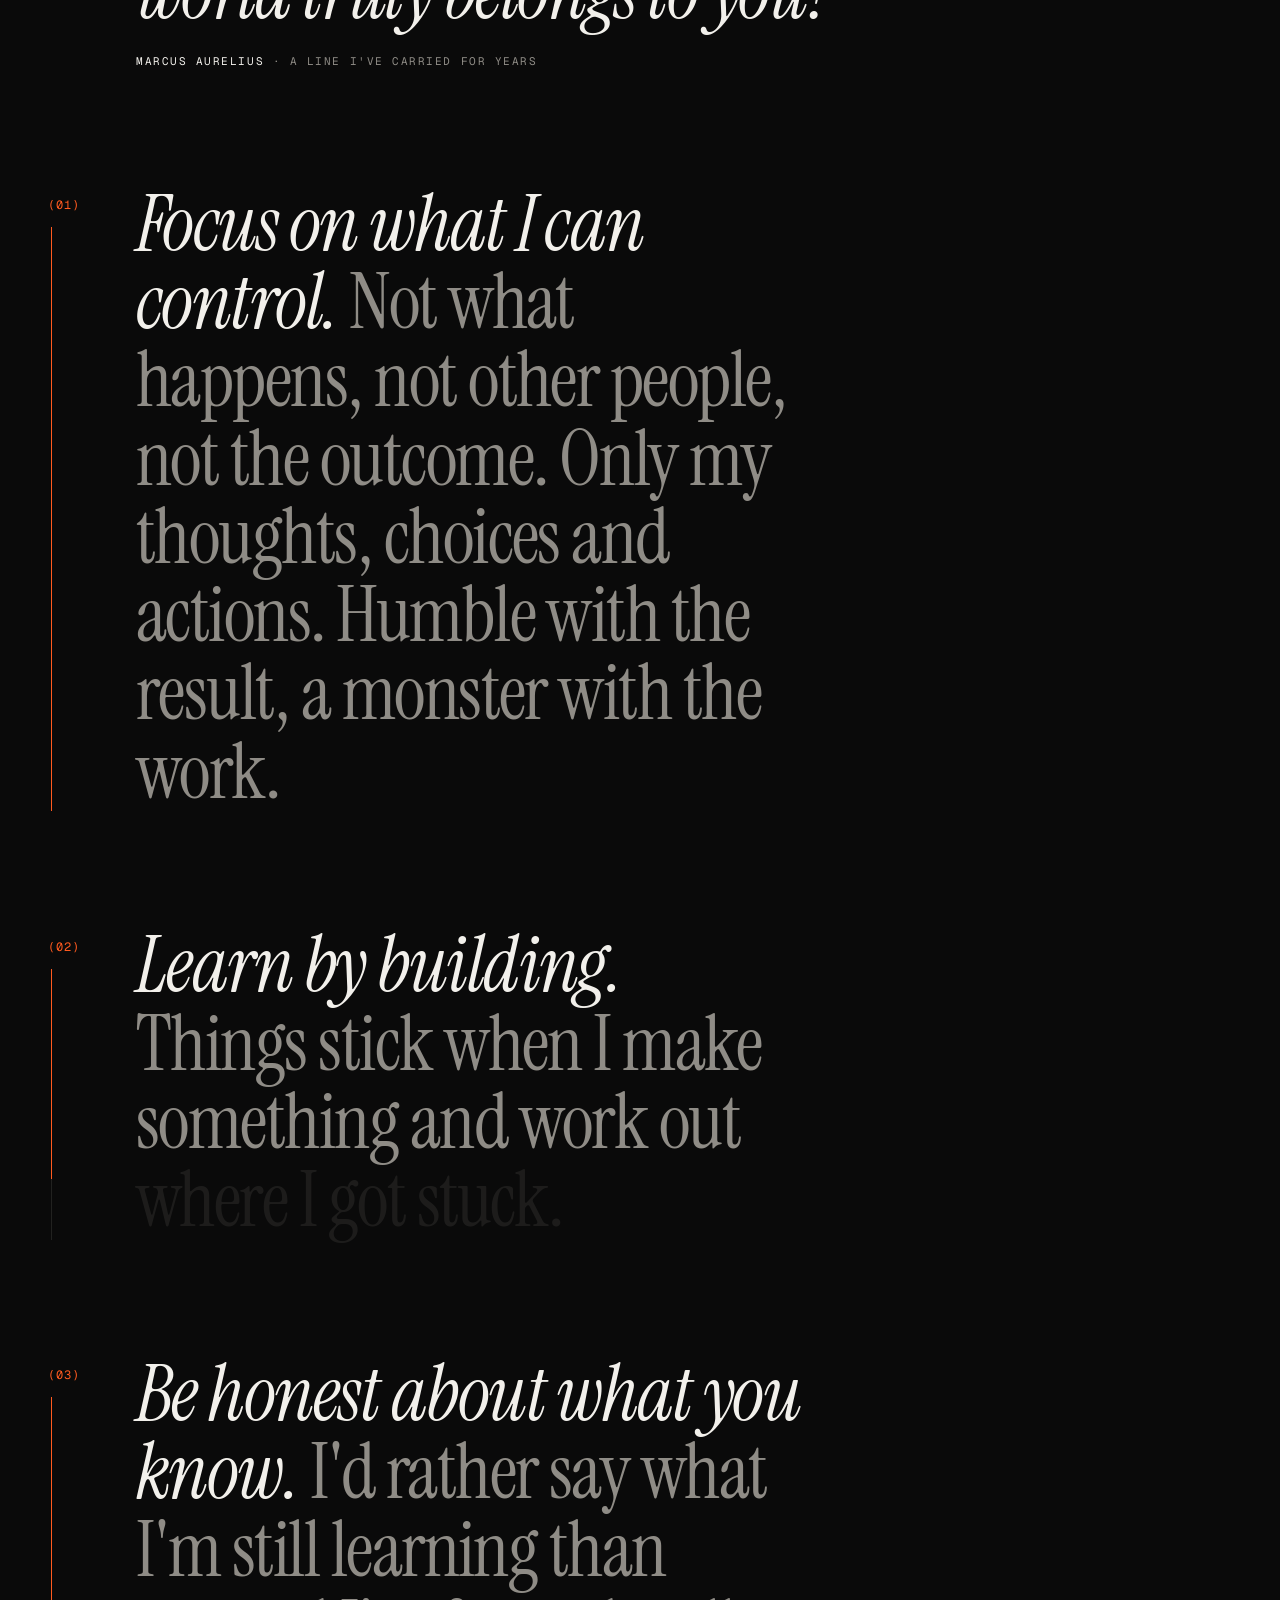
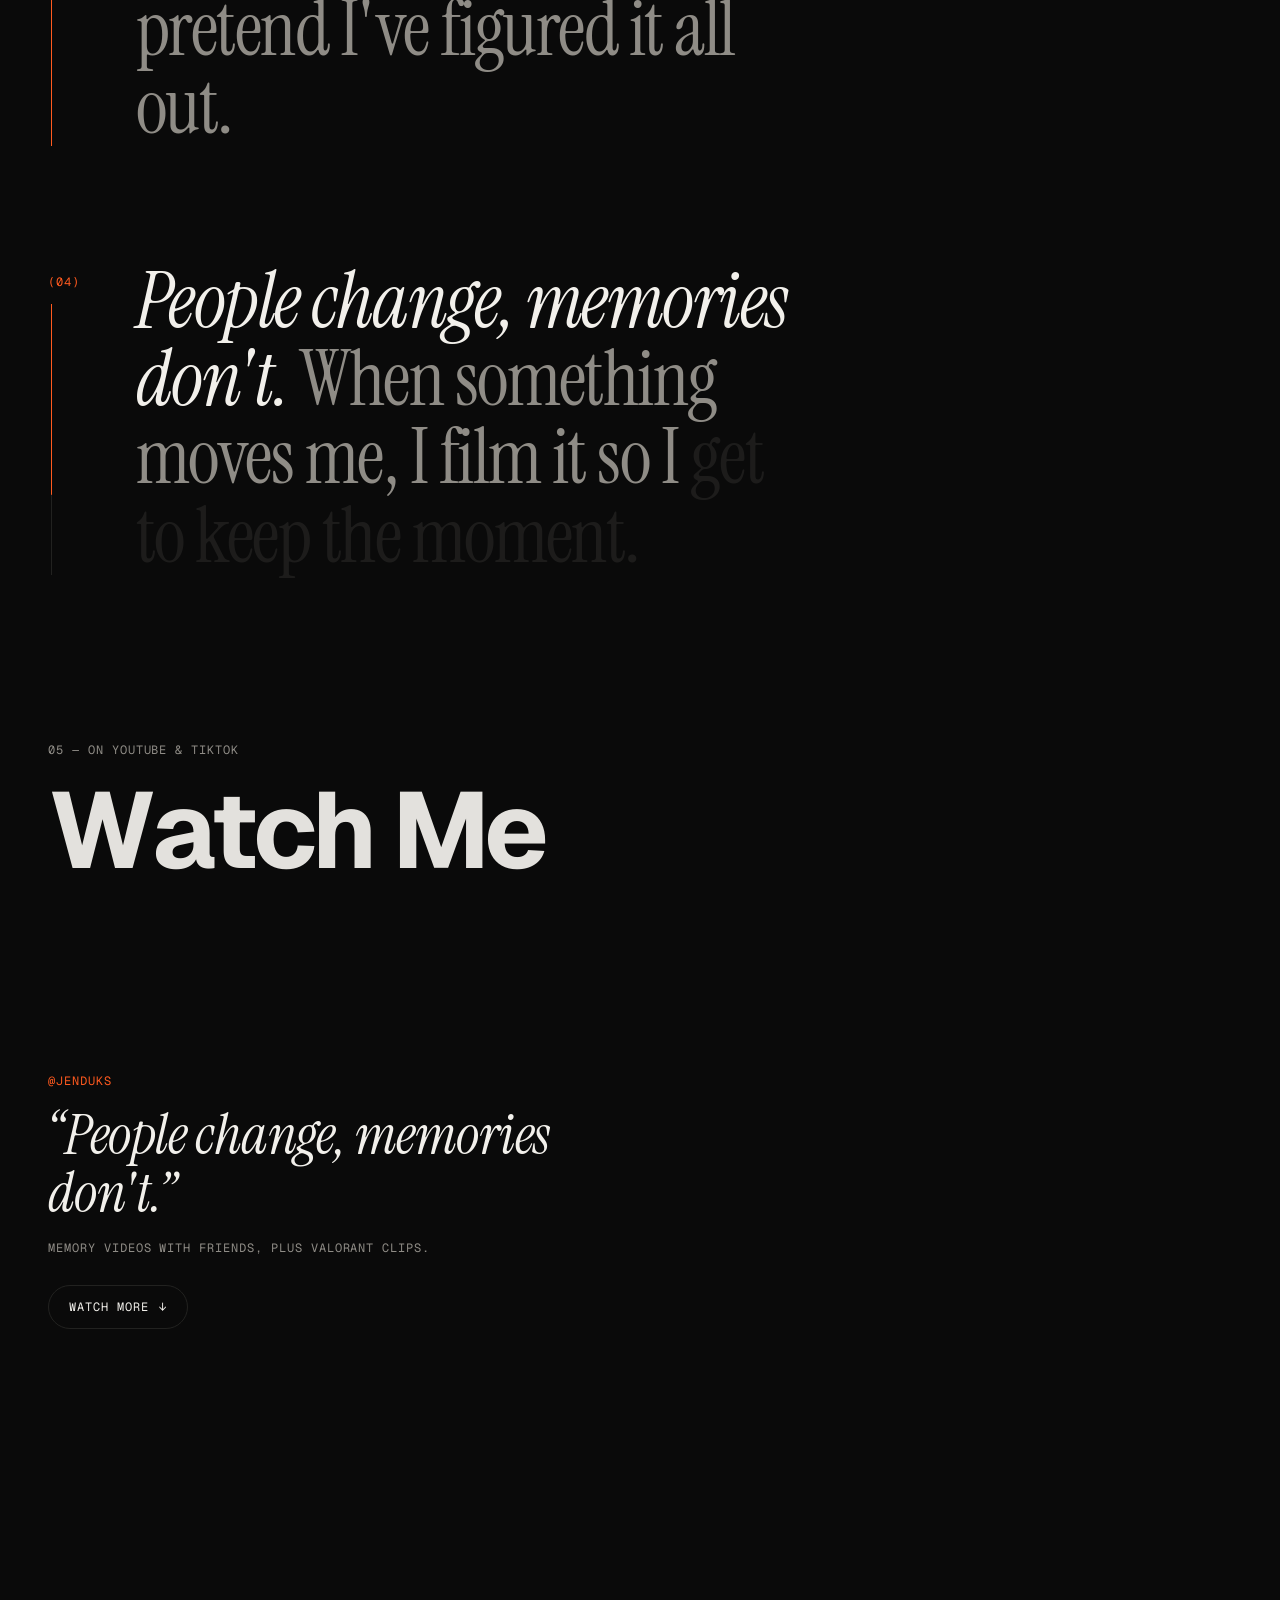
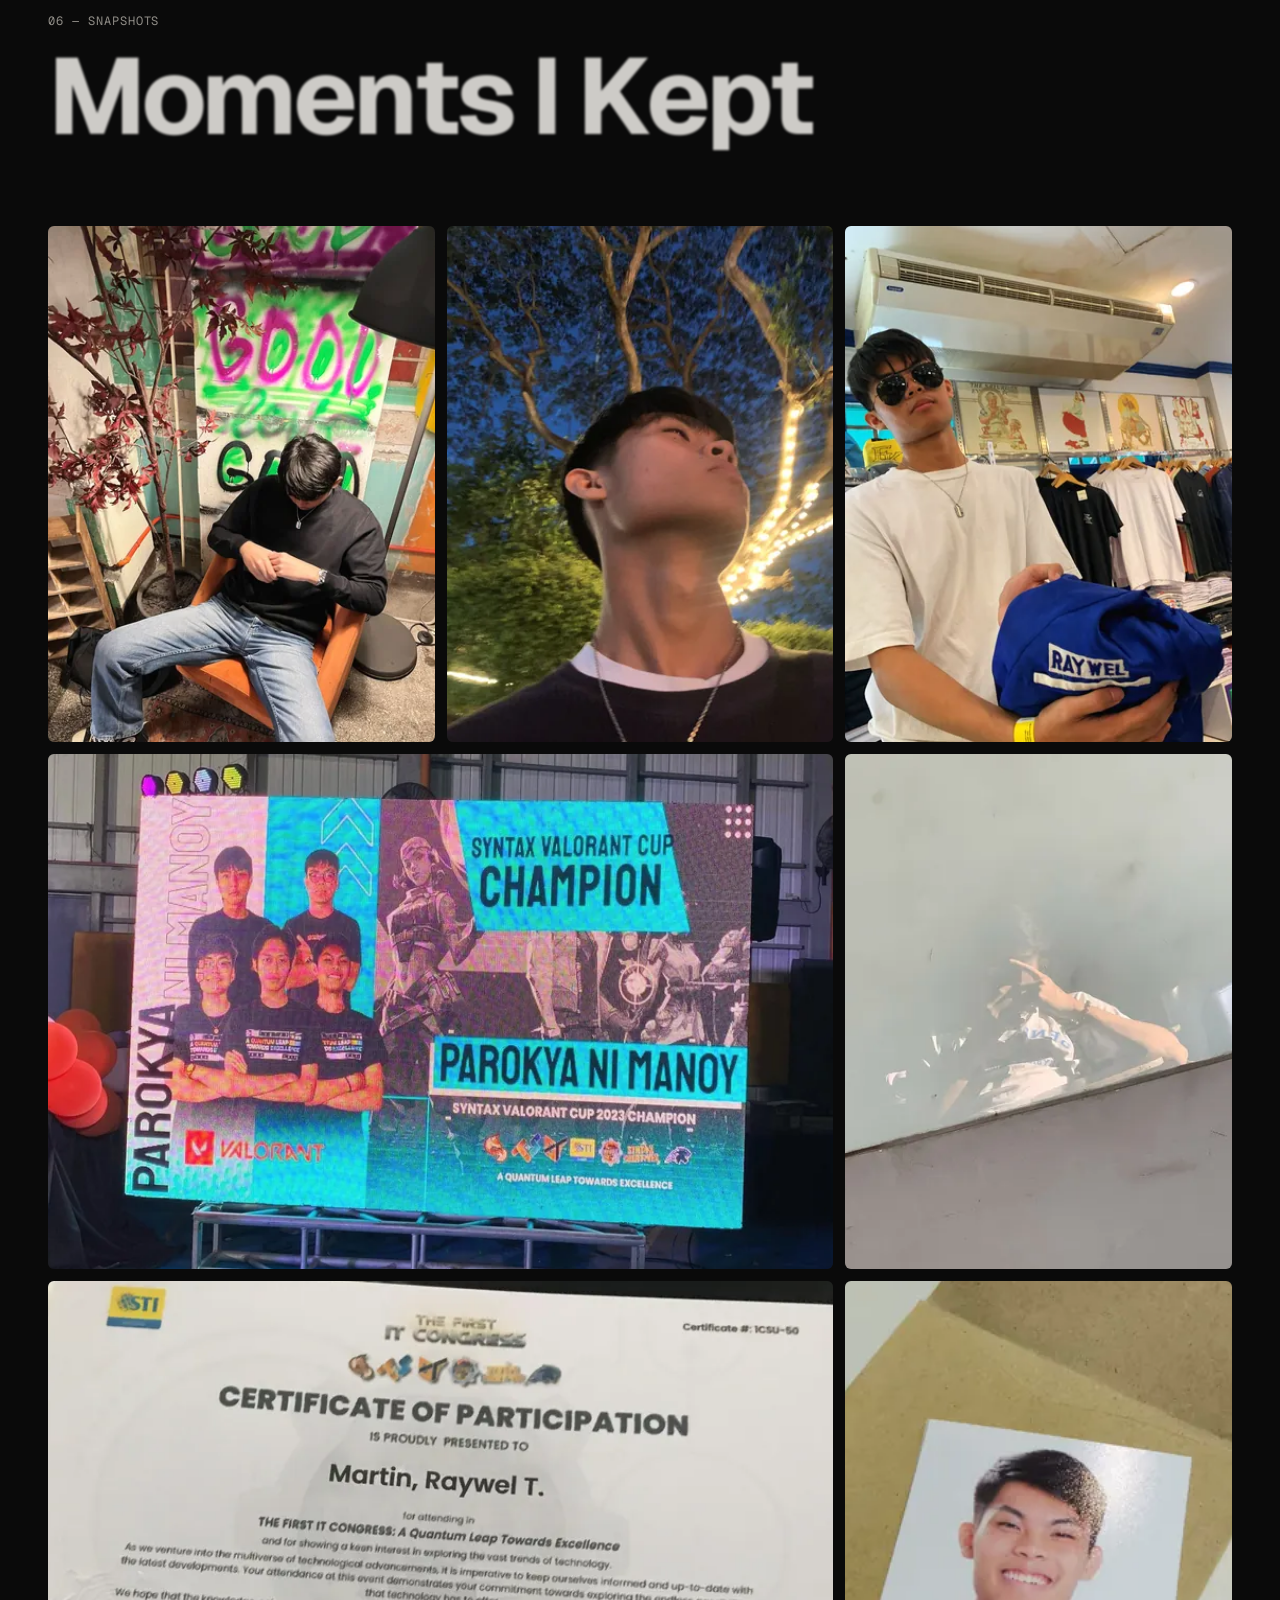
==== commit 0b006350: "Off the record is now a chat: tap a question, it's sent, a beat of typing, then my answer comes back" ====
--- a/index.html
+++ b/index.html
@@ -28,7 +28,7 @@
   <link rel="preconnect" href="https://fonts.gstatic.com" crossorigin>
   <link href="https://fonts.googleapis.com/css2?family=Instrument+Serif:ital@0;1&family=Geist:wght@300;400;500;700&family=Geist+Mono:wght@400;500&family=Barlow+Condensed:ital,wght@0,600;0,700;0,800;1,800&family=Archivo:ital,wdth,wght@1,125,900&display=swap" rel="stylesheet">
   <link rel="stylesheet" href="https://cdn.jsdelivr.net/npm/lenis@1.3.26/dist/lenis.css">
-  <link rel="stylesheet" href="style.css?v=20261013-4">
+  <link rel="stylesheet" href="style.css?v=20261013-5">
   <script>
     // Old Safari (iOS 15 and older, like an iPhone 7) lacks two CSS features
     // the site uses; legacy.js rewrites the styles for it
@@ -154,8 +154,8 @@
 
   <!-- Bump ?v= on the three files below whenever they change, so visitors skip the cached copies -->
   <script src="https://cdn.jsdelivr.net/npm/lenis@1.3.26/dist/lenis.min.js"></script>
-  <script src="content.js?v=20261013-10"></script>
-  <script src="main.js?v=20261013-4"></script>
+  <script src="content.js?v=20261013-11"></script>
+  <script src="main.js?v=20261013-5"></script>
   <!-- Visitor stats: GoatCounter (no cookies). Dashboard: https://matimbu.goatcounter.com
        Open the site once with #toggle-goatcounter at the end of the address to stop
        counting your own visits in that browser. It never counts localhost. -->
--- a/style.css
+++ b/style.css
@@ -4894,3 +4894,27 @@
 }
 .map-pin:focus-visible { outline: 2px solid var(--accent); outline-offset: 2px; }
 @media (prefers-reduced-motion: reduce) { .map-pin-dot::after { animation: none; } }
+
+/* Off the record, as a chat: a dark DM panel, question chips under it */
+.chat { max-width: 760px; margin-top: 18px; border: 1px solid var(--line); border-radius: 18px; background: var(--card); overflow: hidden; }
+.chat-top { display: flex; align-items: center; gap: 10px; padding: 14px 18px; border-bottom: 1px solid var(--line); }
+.chat-dot { width: 8px; height: 8px; border-radius: 50%; background: #3ddc84; box-shadow: 0 0 8px #3ddc84; }
+.chat-top b { font-weight: 500; }
+.chat-status { margin-left: auto; font-size: 10px; letter-spacing: 0.12em; text-transform: uppercase; color: var(--muted); }
+.chat-thread { display: flex; flex-direction: column; gap: 10px; height: min(440px, 60vh); padding: 18px; overflow-y: auto; scroll-behavior: smooth; overscroll-behavior: contain; }
+.bubble { max-width: 82%; padding: 11px 15px; border-radius: 18px; font-size: 15px; line-height: 1.55; animation: bubble-in 0.3s var(--ease-out); }
+.bubble p + p { margin-top: 8px; }
+.bubble.them { align-self: flex-start; border-bottom-left-radius: 6px; background: color-mix(in srgb, var(--fg) 8%, transparent); color: var(--fg); }
+.bubble.me { align-self: flex-end; border-bottom-right-radius: 6px; background: var(--accent); color: #fff; }
+@keyframes bubble-in { from { opacity: 0; transform: translateY(8px) scale(0.97); } }
+.bubble.typing { display: flex; gap: 4px; padding: 14px 16px; }
+.bubble.typing i { width: 6px; height: 6px; border-radius: 50%; background: var(--muted); animation: typing 1s ease-in-out infinite; }
+.bubble.typing i:nth-child(2) { animation-delay: 0.15s; }
+.bubble.typing i:nth-child(3) { animation-delay: 0.3s; }
+@keyframes typing { 50% { transform: translateY(-4px); opacity: 0.4; } }
+.chat-chips { display: flex; flex-wrap: wrap; gap: 8px; padding: 14px 18px 18px; border-top: 1px solid var(--line); }
+.chat-chip { padding: 8px 13px; border: 1px solid var(--line); border-radius: 999px; background: none; color: var(--fg); font: inherit; font-size: 13px; cursor: pointer; transition: border-color 0.2s ease, color 0.2s ease, opacity 0.2s ease; }
+@media (hover: hover) and (pointer: fine) { .chat-chip:hover { border-color: var(--accent); } }
+.chat-chip.asked { opacity: 0.45; }
+.chat-chip:focus-visible { outline: 2px solid var(--accent); outline-offset: 2px; }
+@media (prefers-reduced-motion: reduce) { .bubble, .bubble.typing i { animation: none; } }
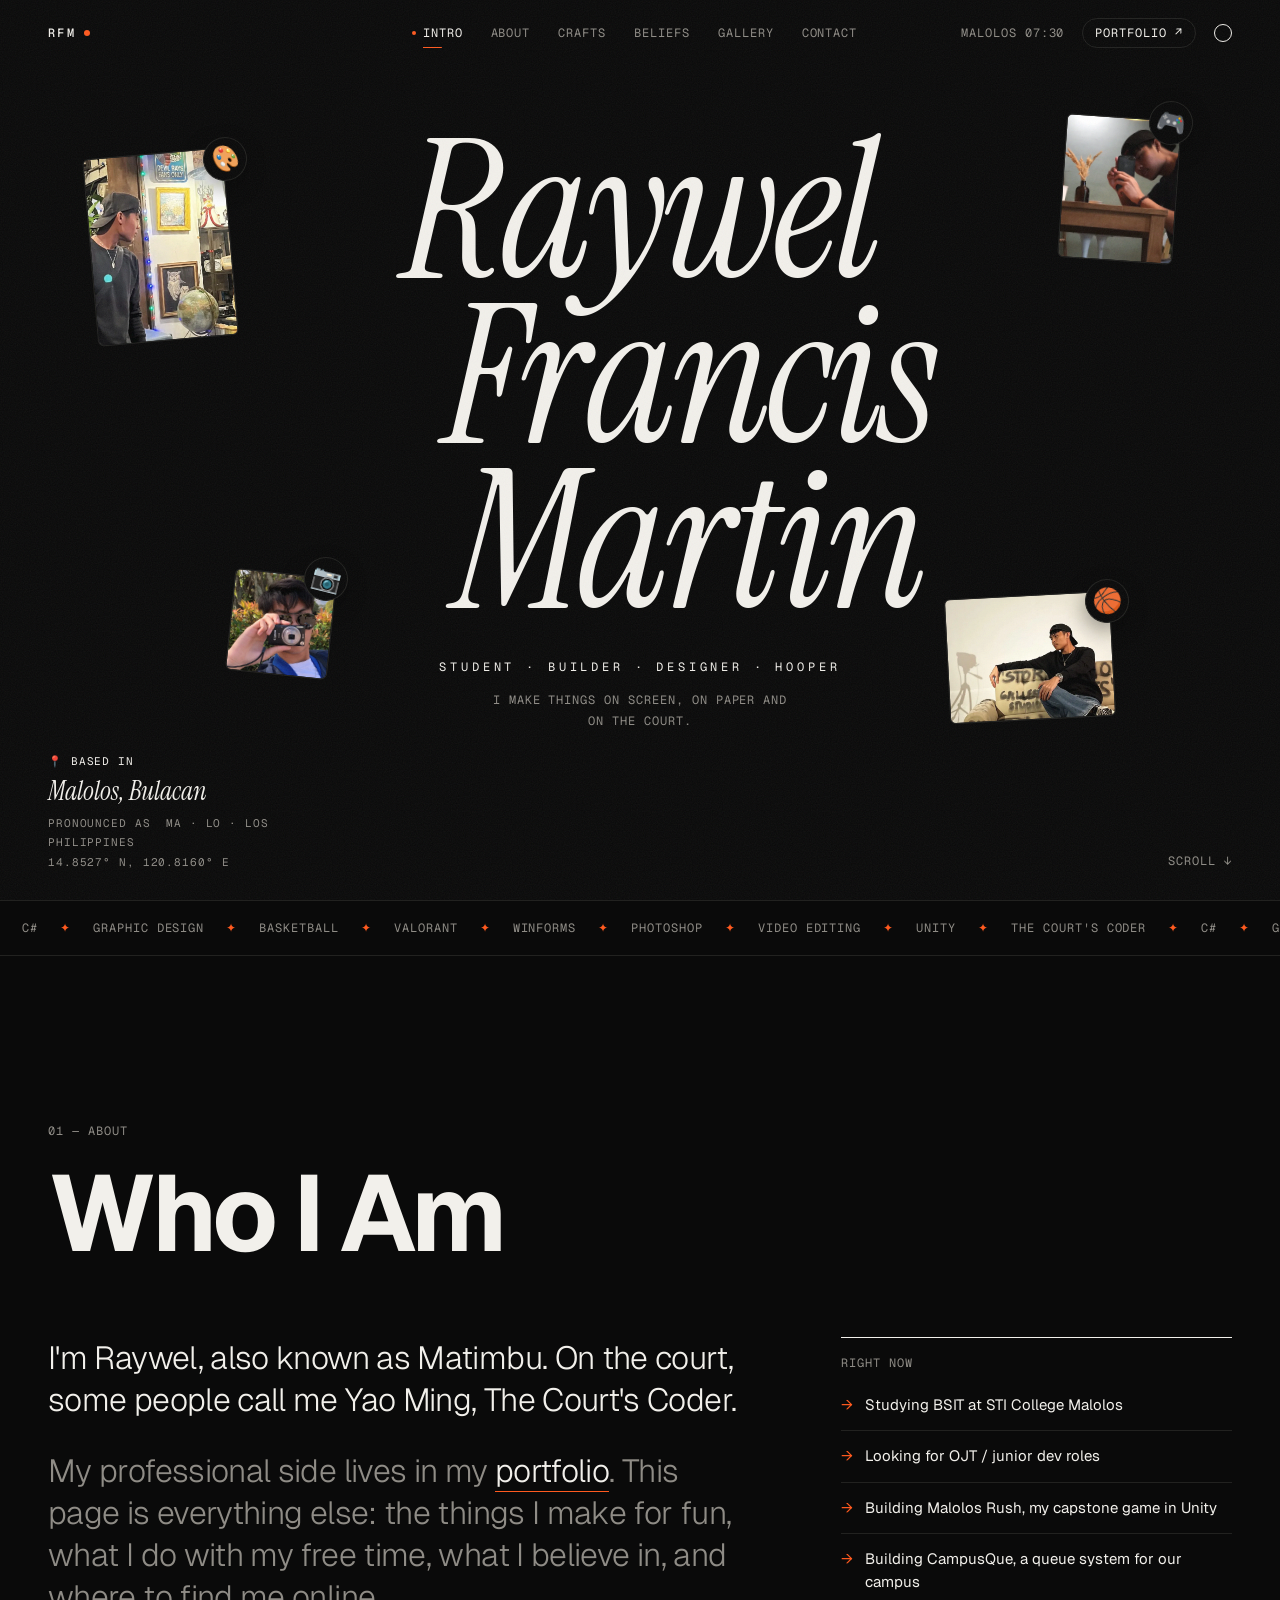
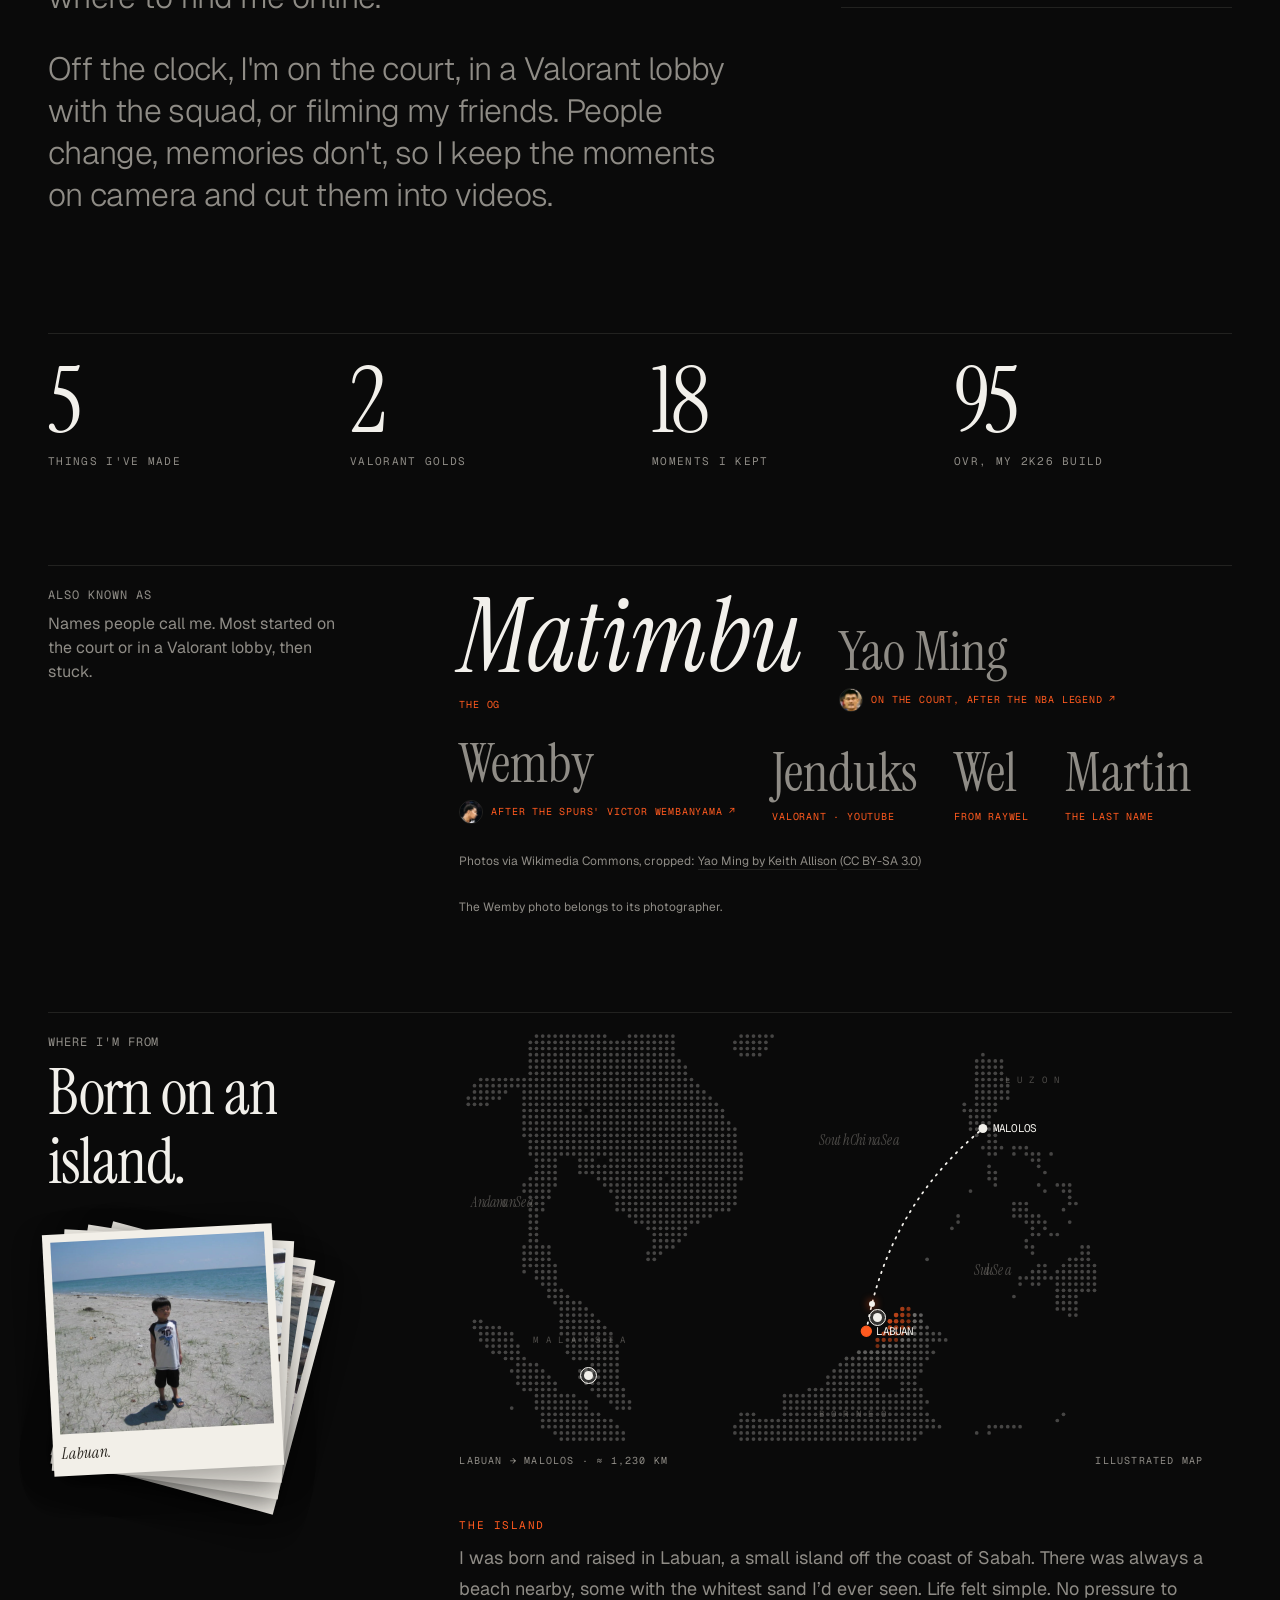
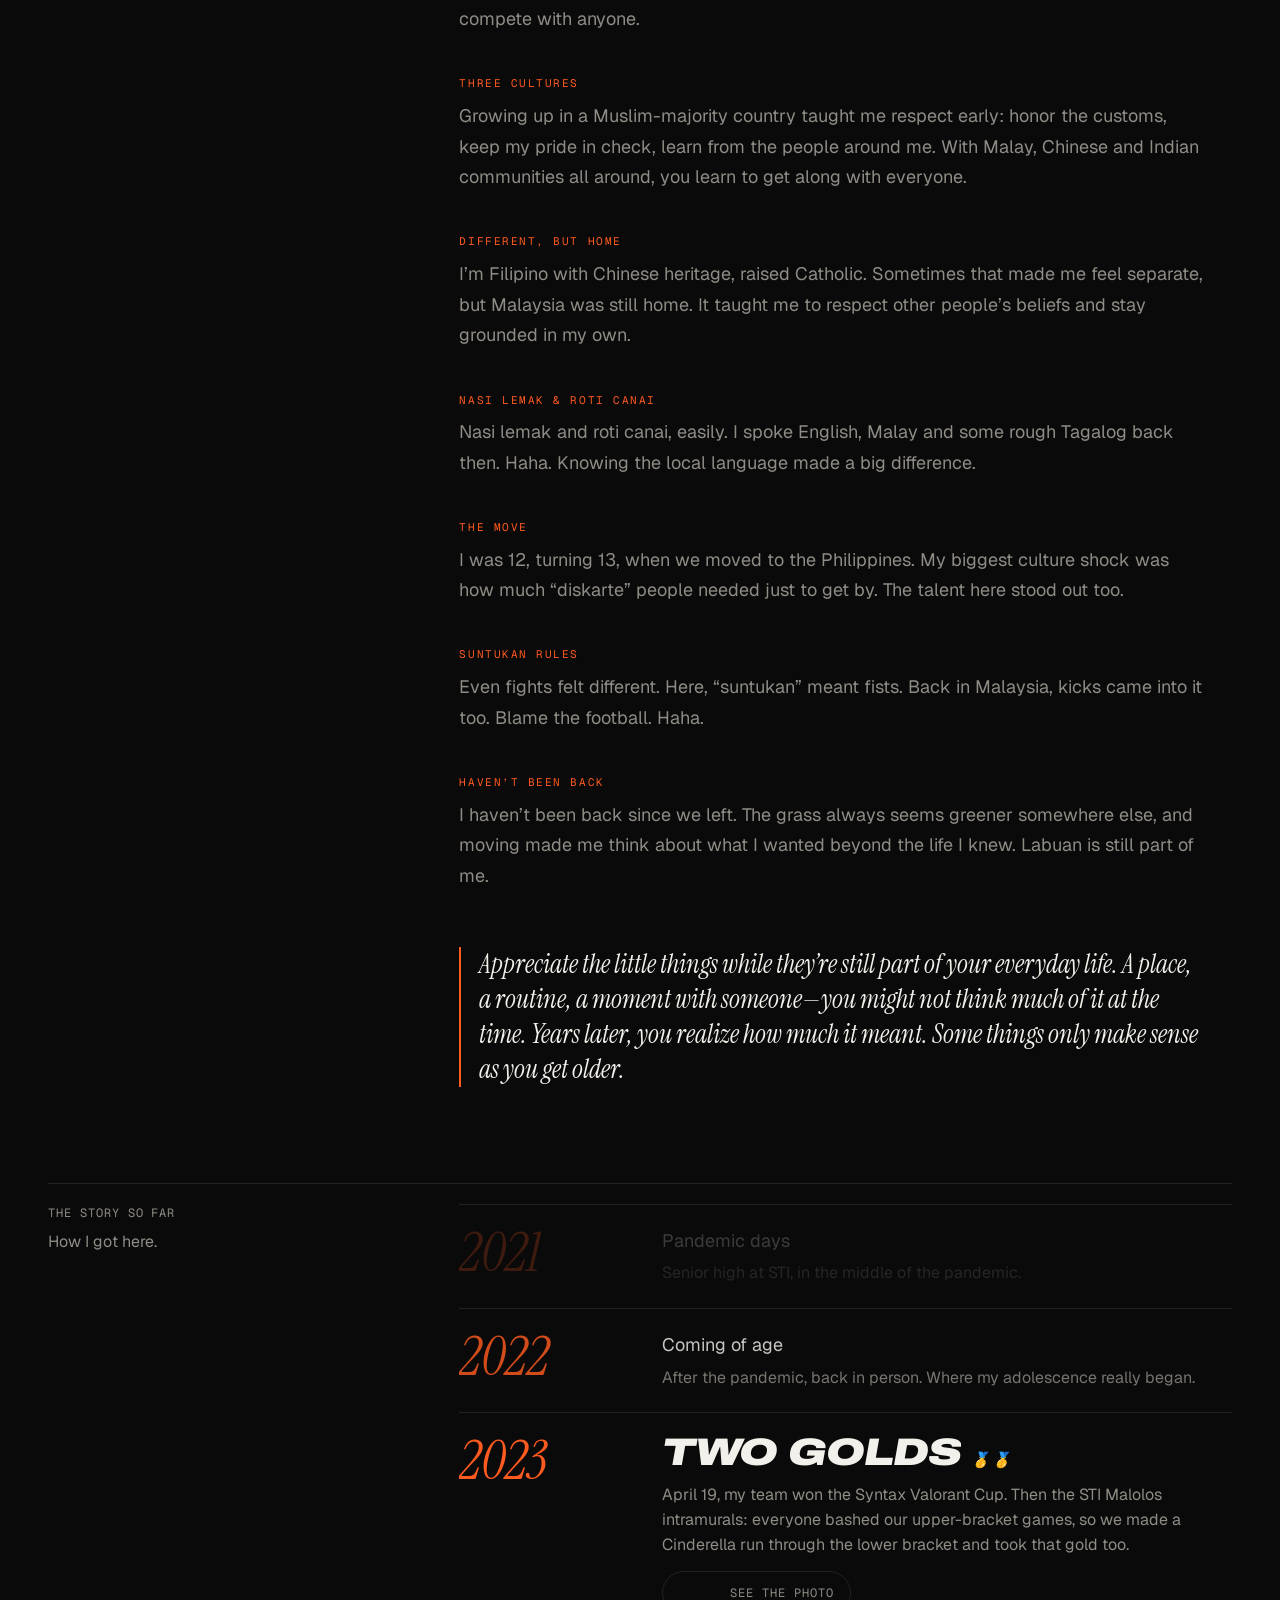
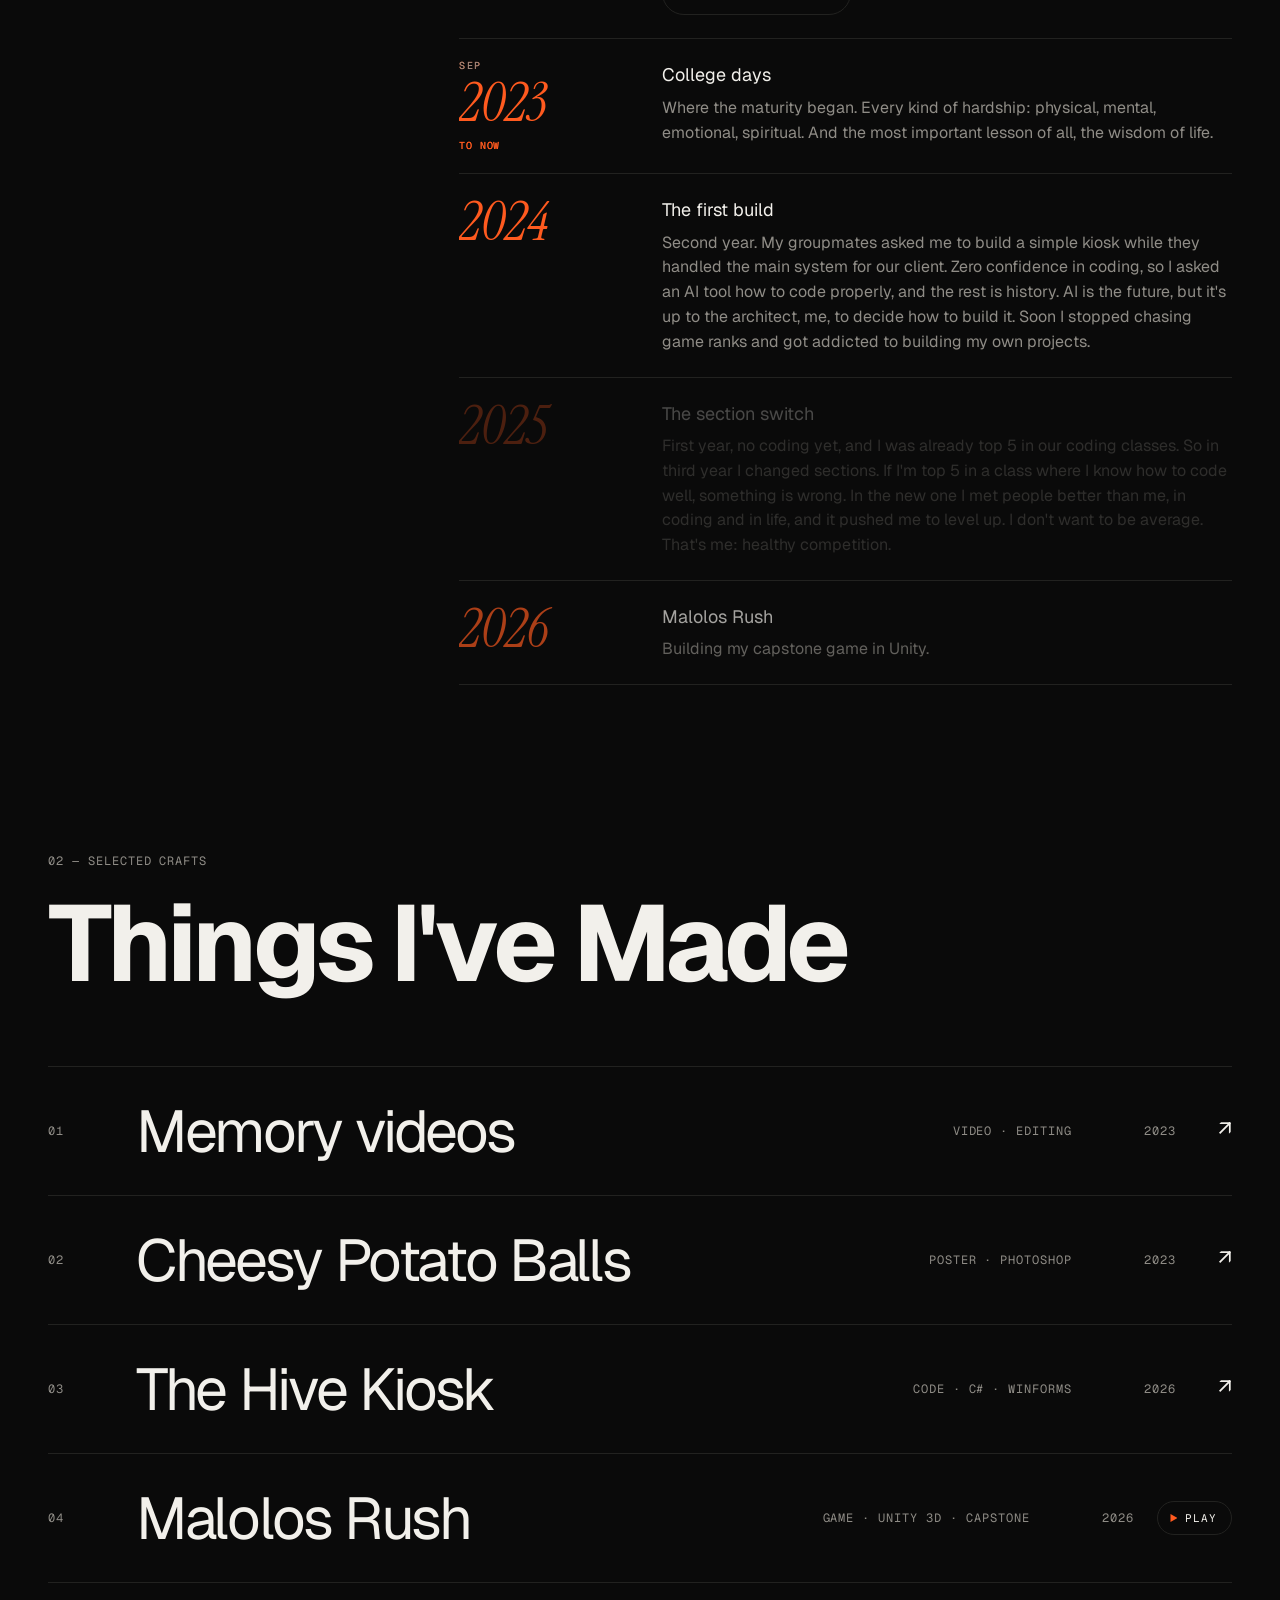
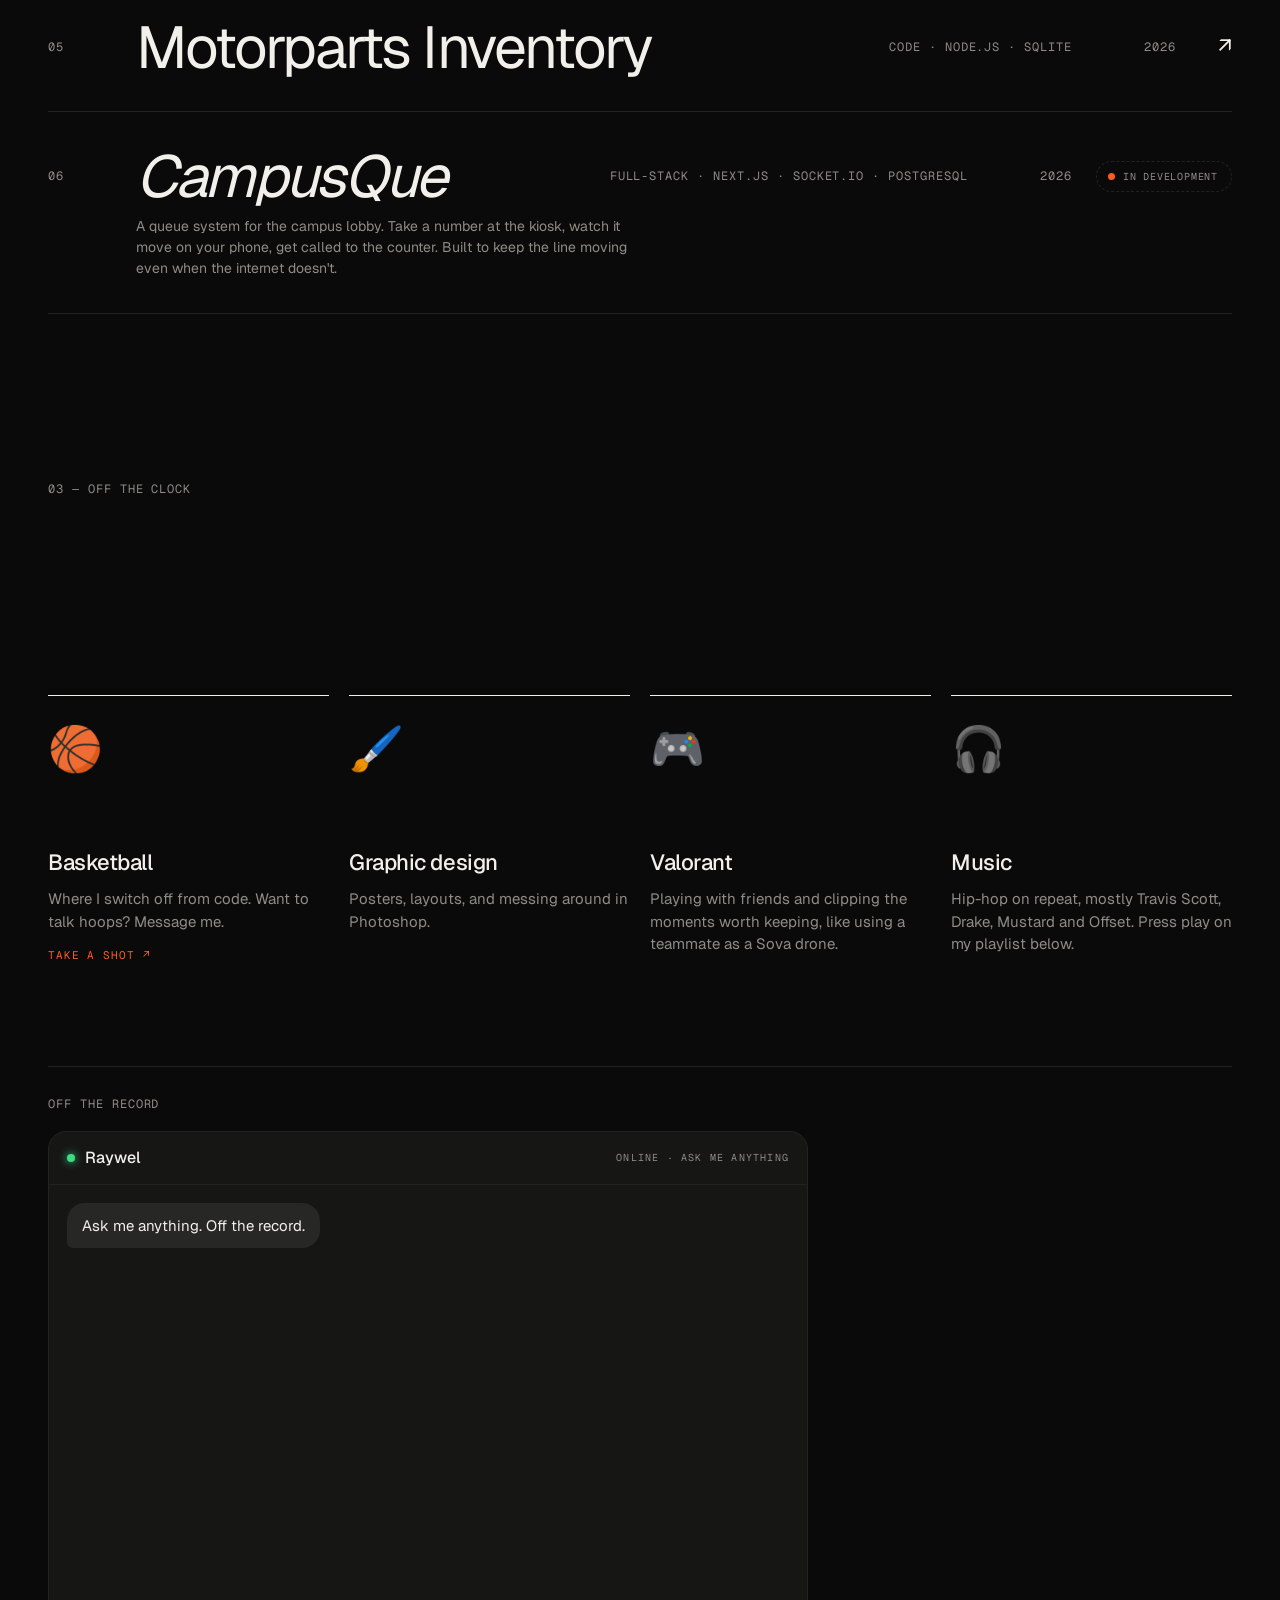
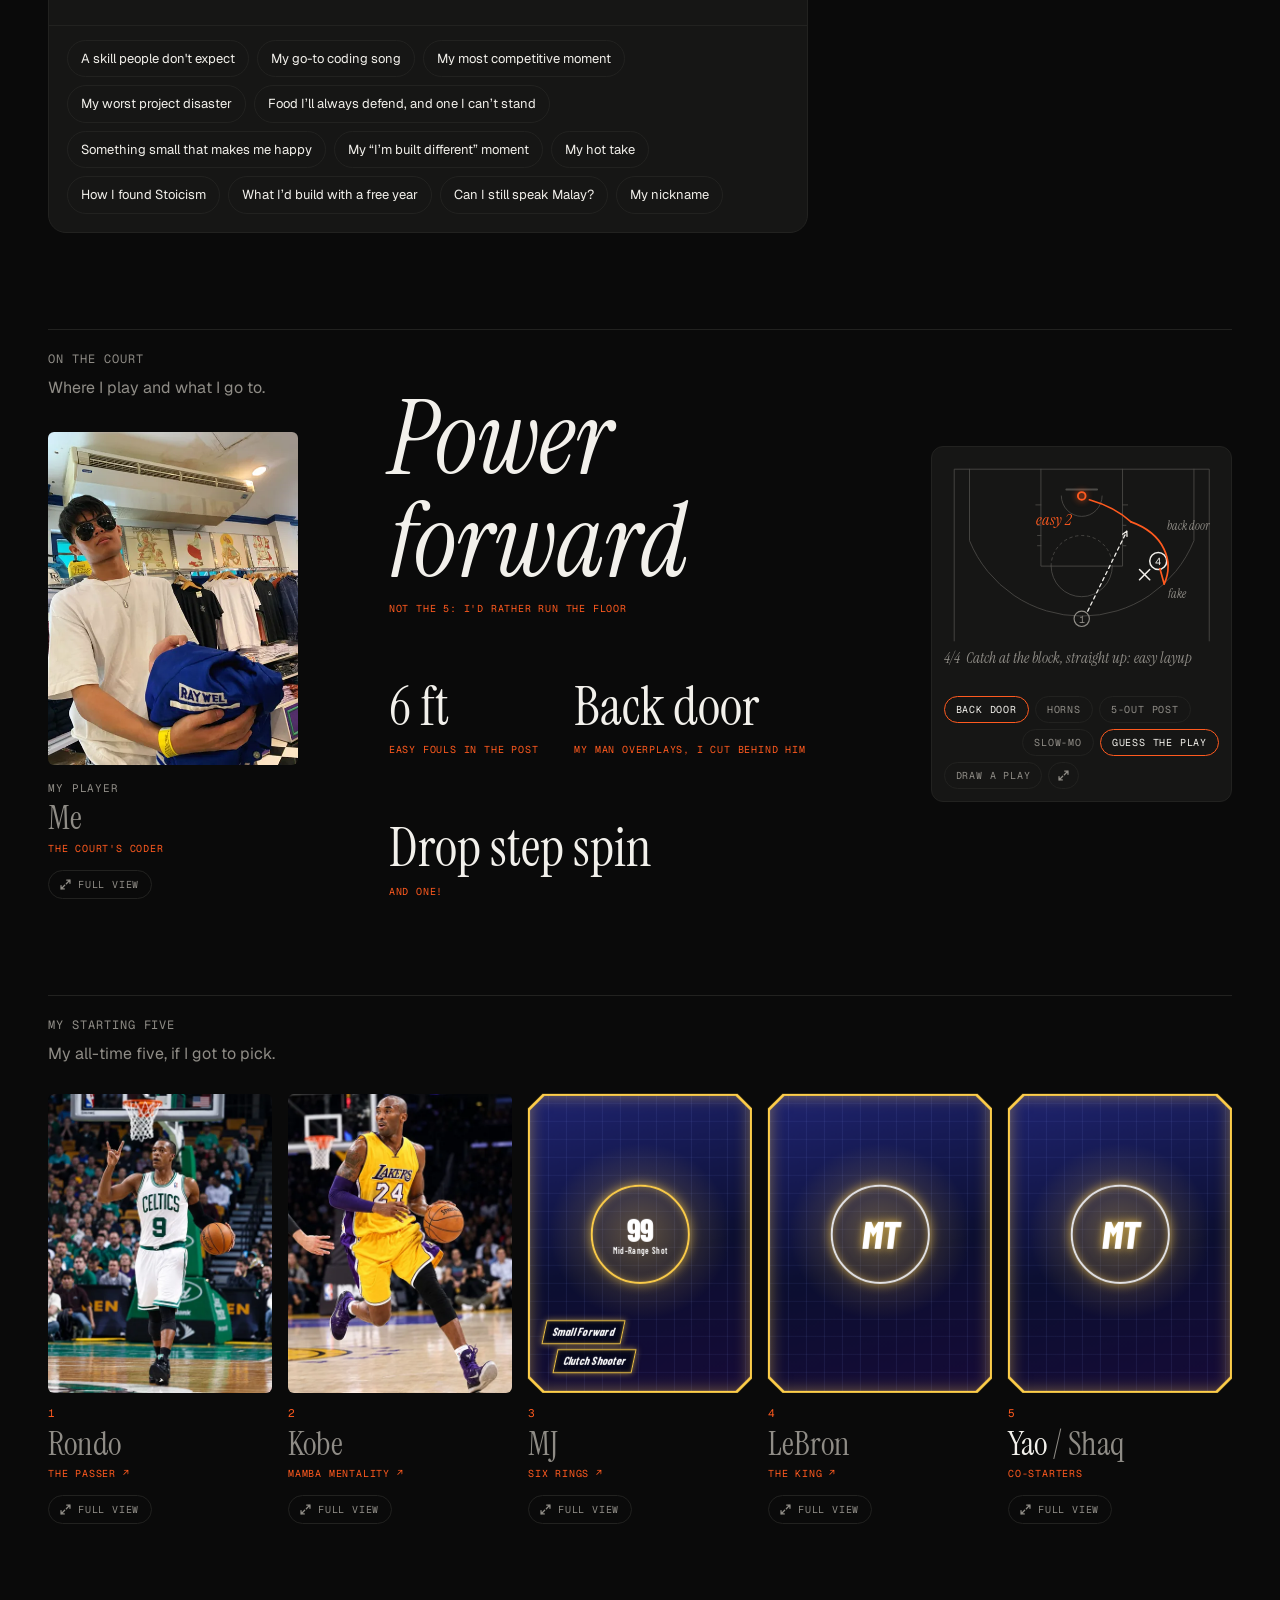
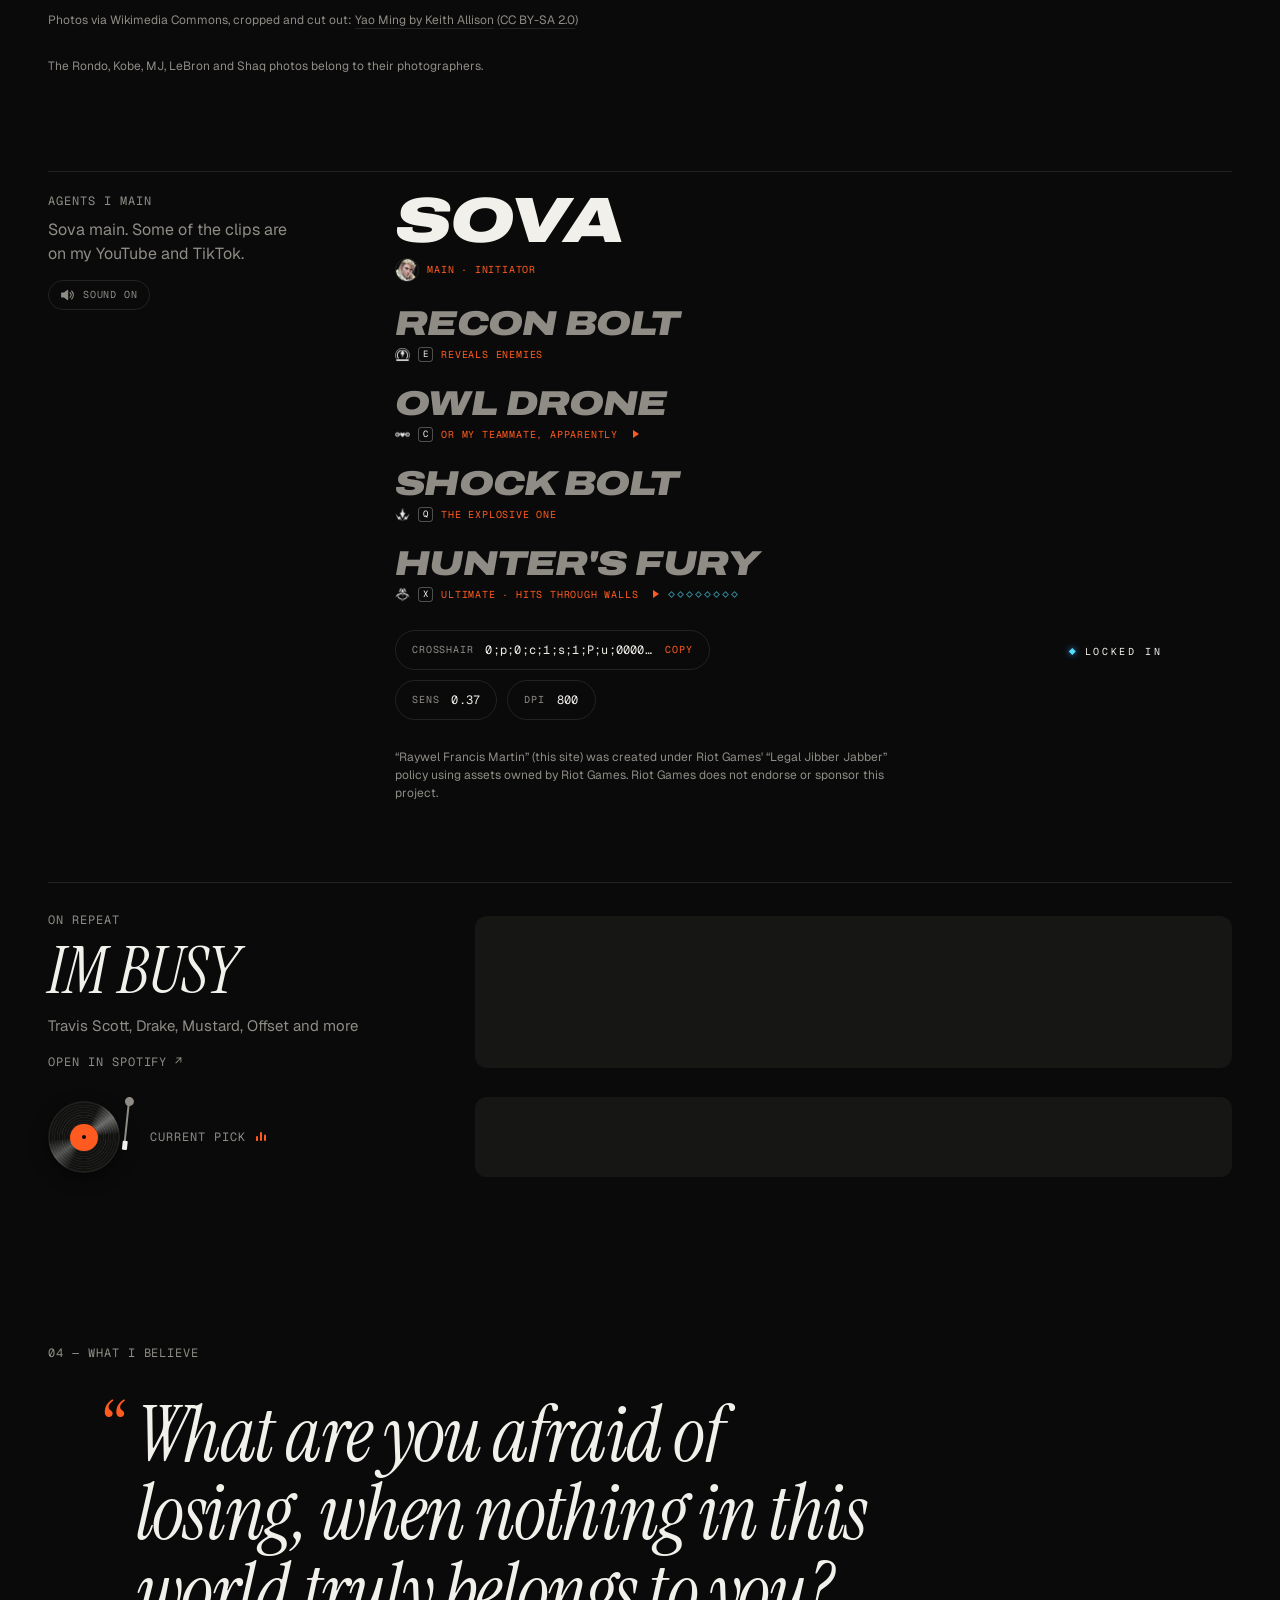
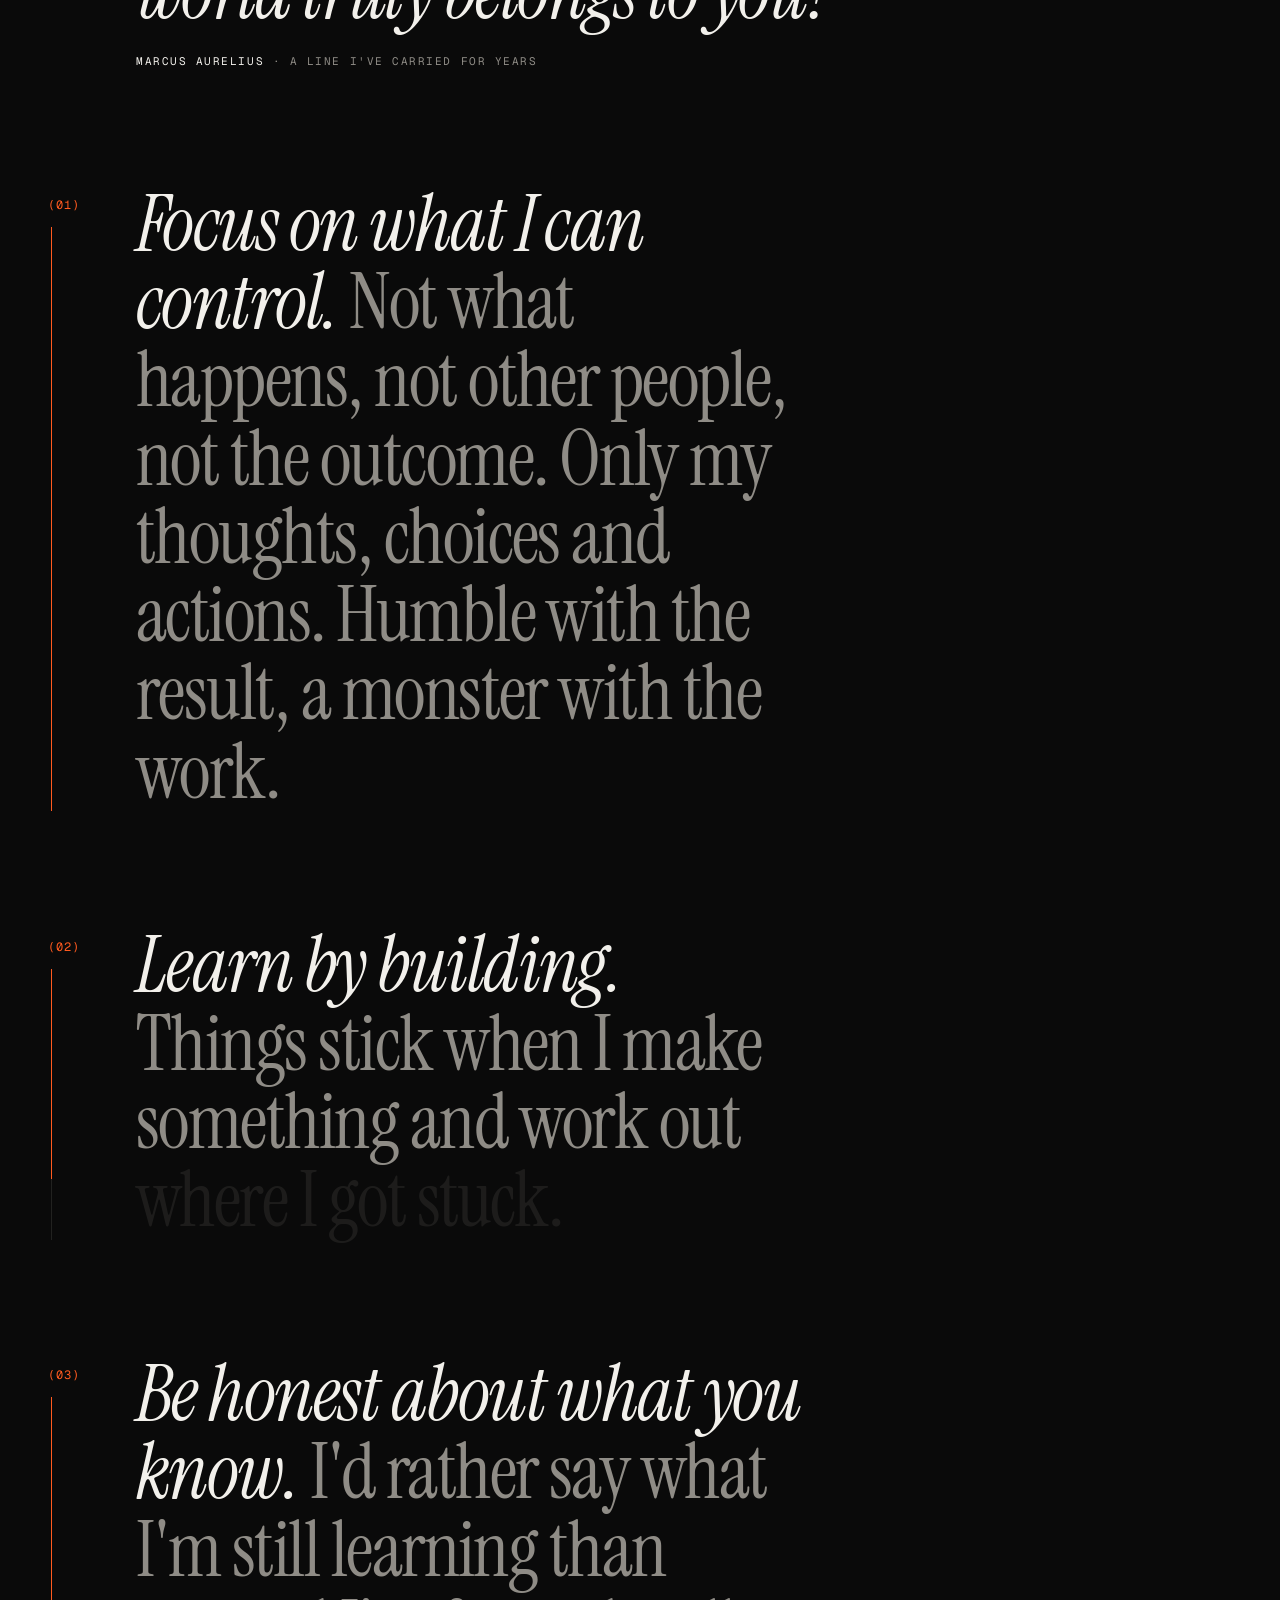
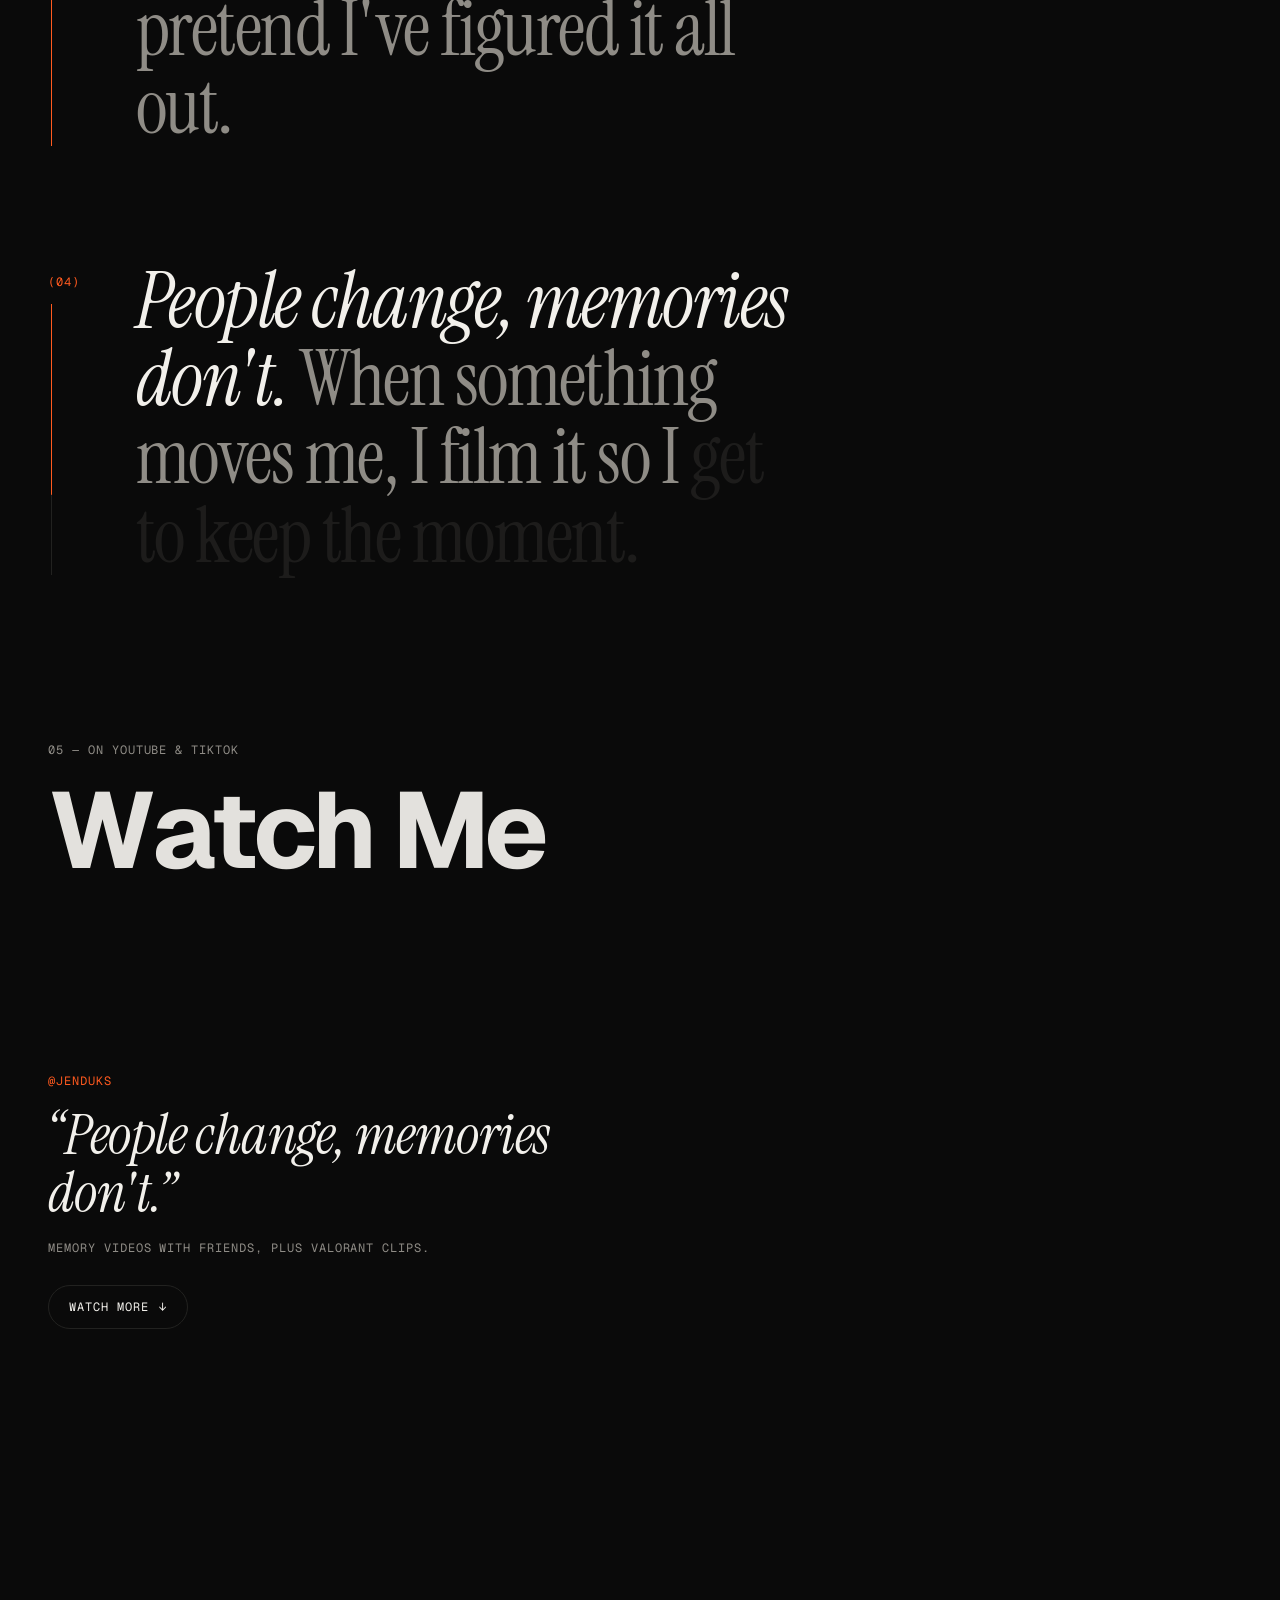
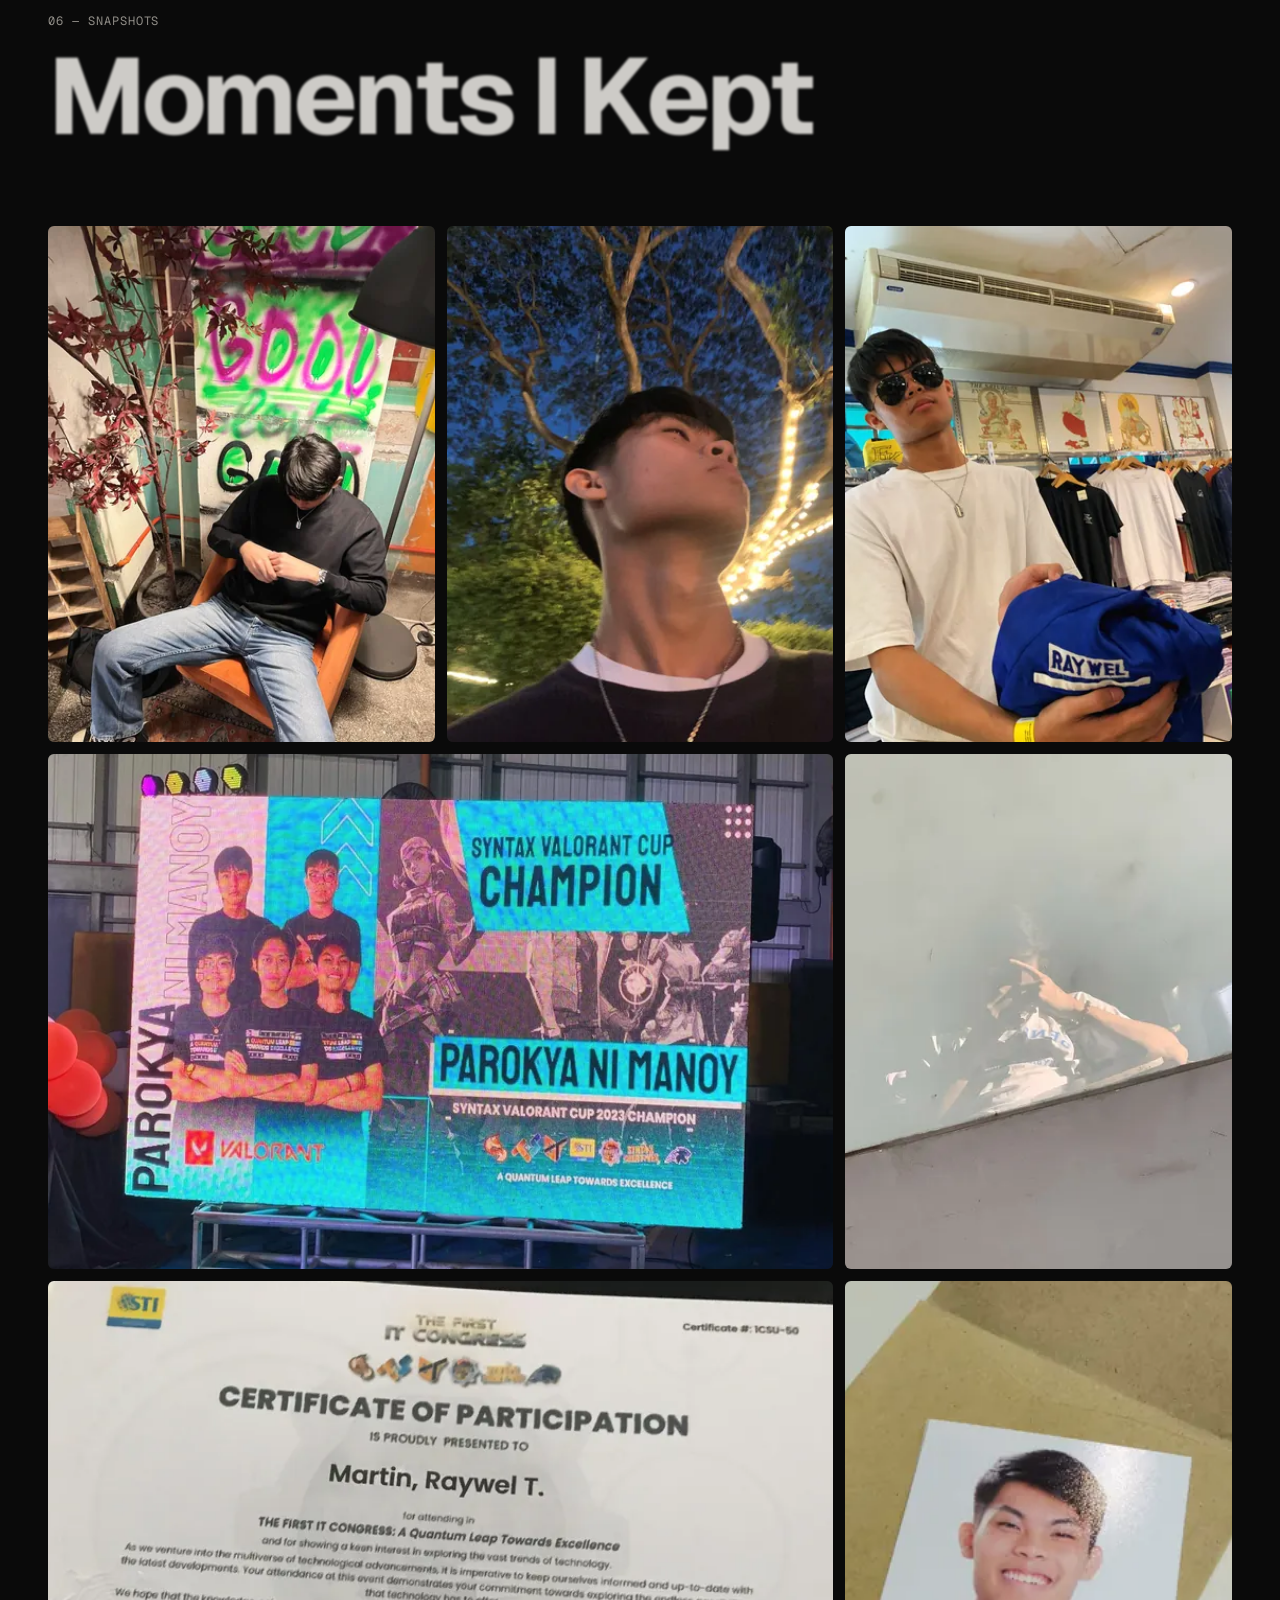
==== commit 7c8955a7: "Off the record chat on phones: questions in one swipeable row, and the chat comes into view when you" ====
--- a/index.html
+++ b/index.html
@@ -28,7 +28,7 @@
   <link rel="preconnect" href="https://fonts.gstatic.com" crossorigin>
   <link href="https://fonts.googleapis.com/css2?family=Instrument+Serif:ital@0;1&family=Geist:wght@300;400;500;700&family=Geist+Mono:wght@400;500&family=Barlow+Condensed:ital,wght@0,600;0,700;0,800;1,800&family=Archivo:ital,wdth,wght@1,125,900&display=swap" rel="stylesheet">
   <link rel="stylesheet" href="https://cdn.jsdelivr.net/npm/lenis@1.3.26/dist/lenis.css">
-  <link rel="stylesheet" href="style.css?v=20261013-5">
+  <link rel="stylesheet" href="style.css?v=20261013-6">
   <script>
     // Old Safari (iOS 15 and older, like an iPhone 7) lacks two CSS features
     // the site uses; legacy.js rewrites the styles for it
@@ -155,7 +155,7 @@
   <!-- Bump ?v= on the three files below whenever they change, so visitors skip the cached copies -->
   <script src="https://cdn.jsdelivr.net/npm/lenis@1.3.26/dist/lenis.min.js"></script>
   <script src="content.js?v=20261013-11"></script>
-  <script src="main.js?v=20261013-5"></script>
+  <script src="main.js?v=20261013-6"></script>
   <!-- Visitor stats: GoatCounter (no cookies). Dashboard: https://matimbu.goatcounter.com
        Open the site once with #toggle-goatcounter at the end of the address to stop
        counting your own visits in that browser. It never counts localhost. -->
--- a/style.css
+++ b/style.css
@@ -4918,3 +4918,12 @@
 .chat-chip.asked { opacity: 0.45; }
 .chat-chip:focus-visible { outline: 2px solid var(--accent); outline-offset: 2px; }
 @media (prefers-reduced-motion: reduce) { .bubble, .bubble.typing i { animation: none; } }
+/* on a phone the questions are one row you swipe through, so the thread
+   and the questions fit on screen together */
+@media (max-width: 760px) {
+  .chat-thread { height: min(380px, 52vh); padding: 14px; }
+  .chat-chips { flex-wrap: nowrap; overflow-x: auto; padding: 12px 14px 14px; scrollbar-width: none; -webkit-overflow-scrolling: touch; }
+  .chat-chips::-webkit-scrollbar { display: none; }
+  .chat-chip { flex: none; }
+  .bubble { max-width: 88%; font-size: 14px; }
+}
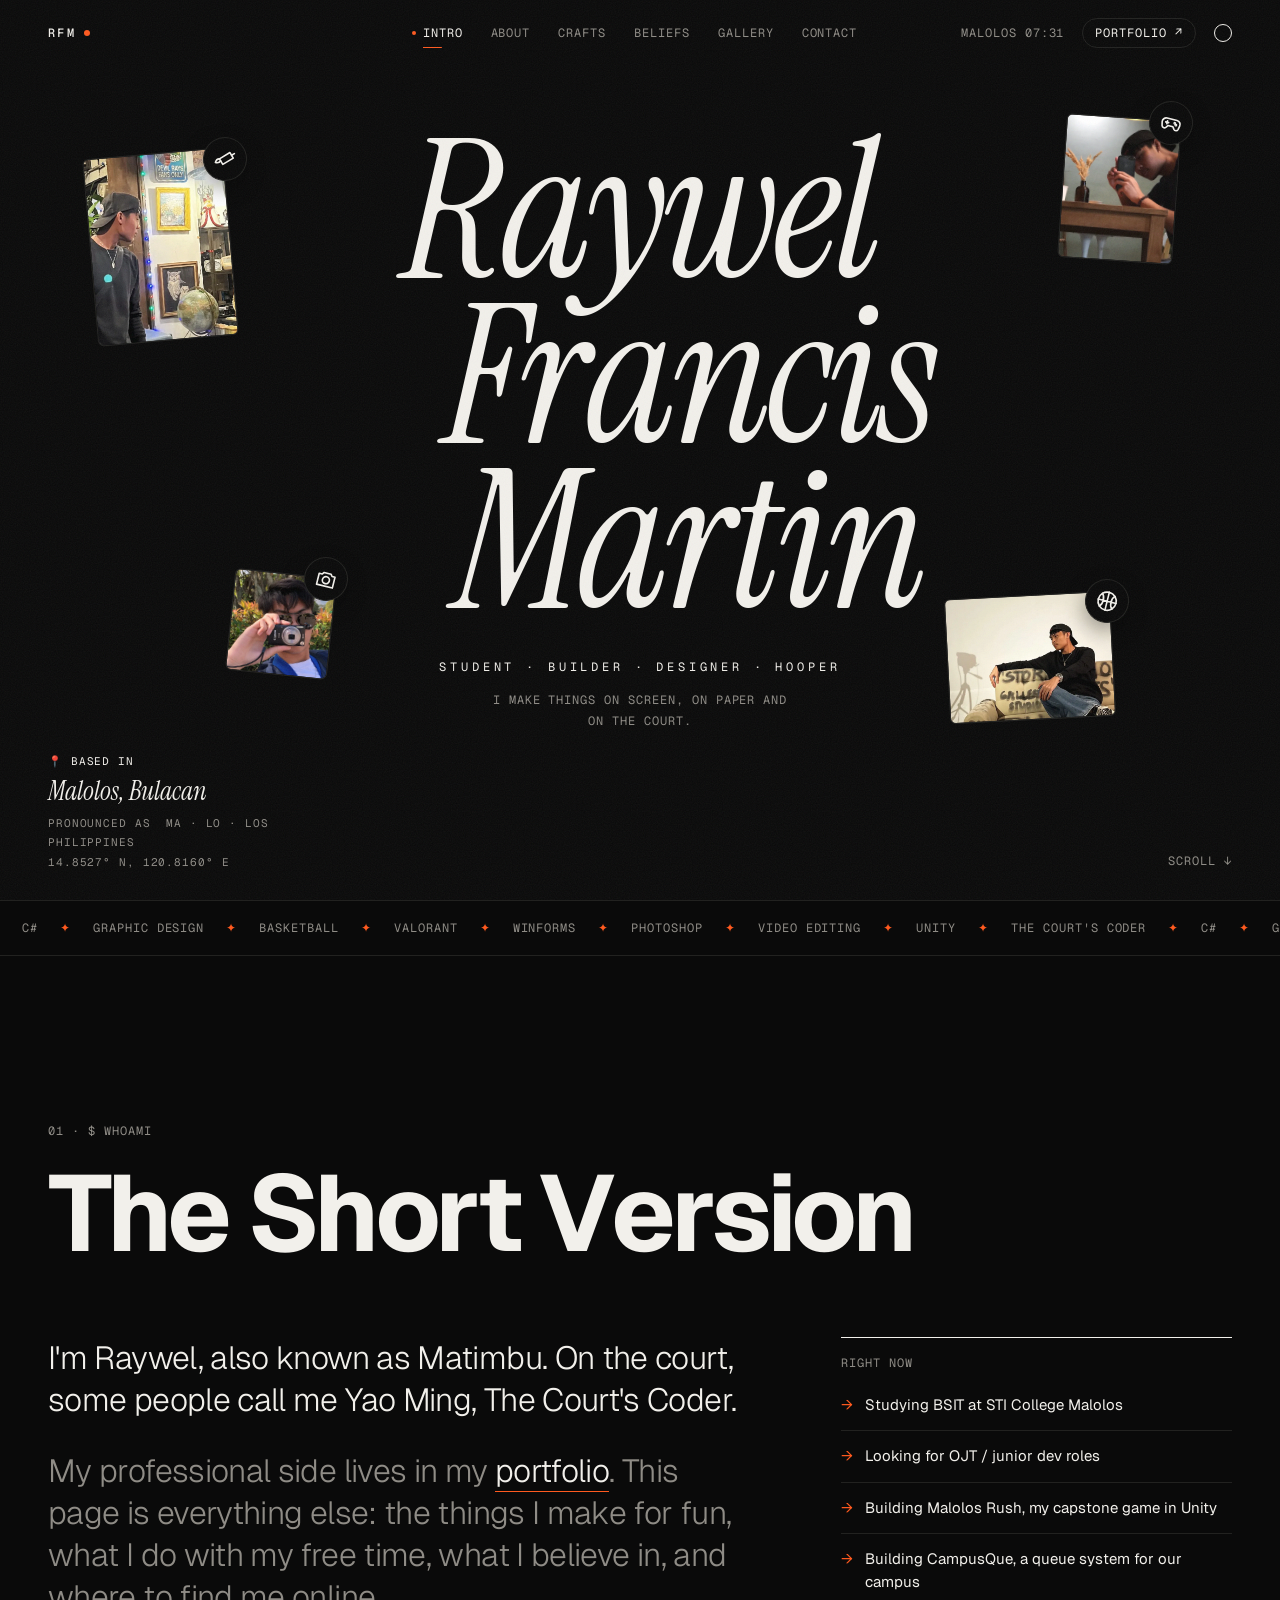
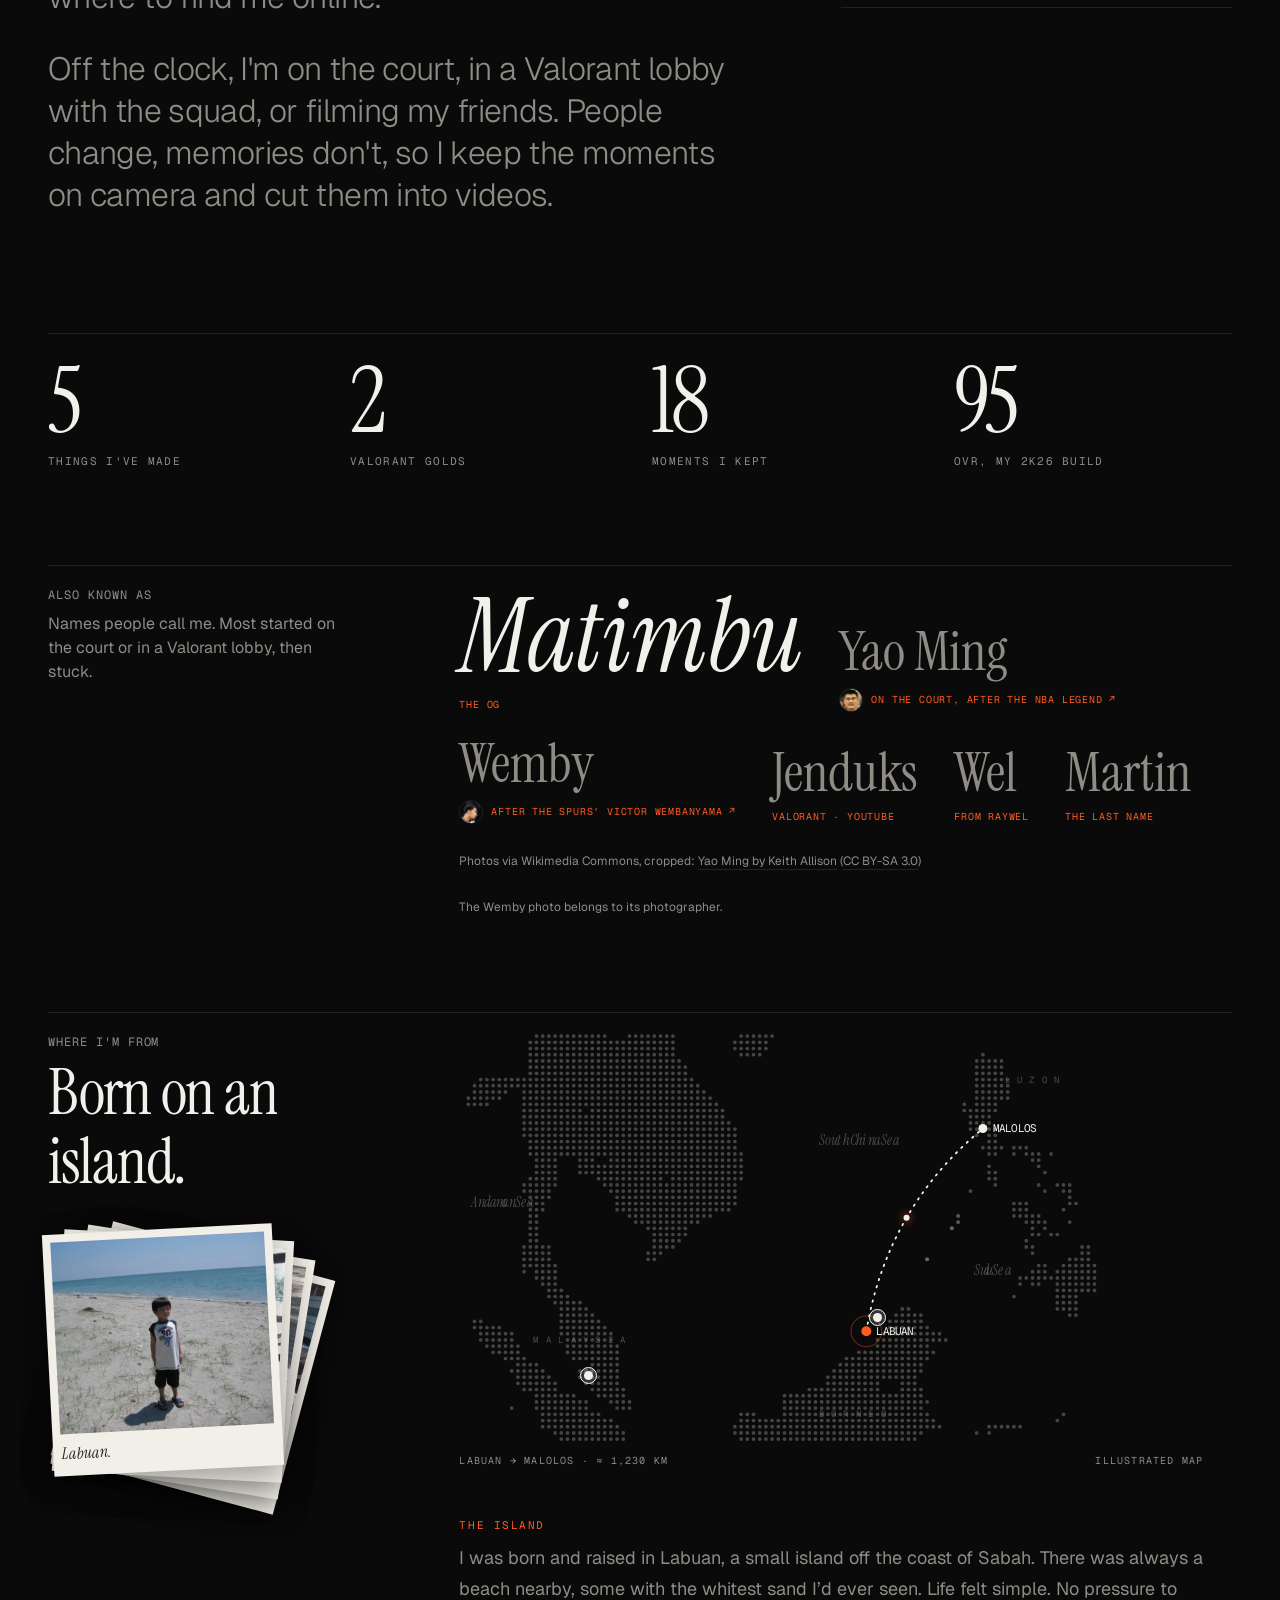
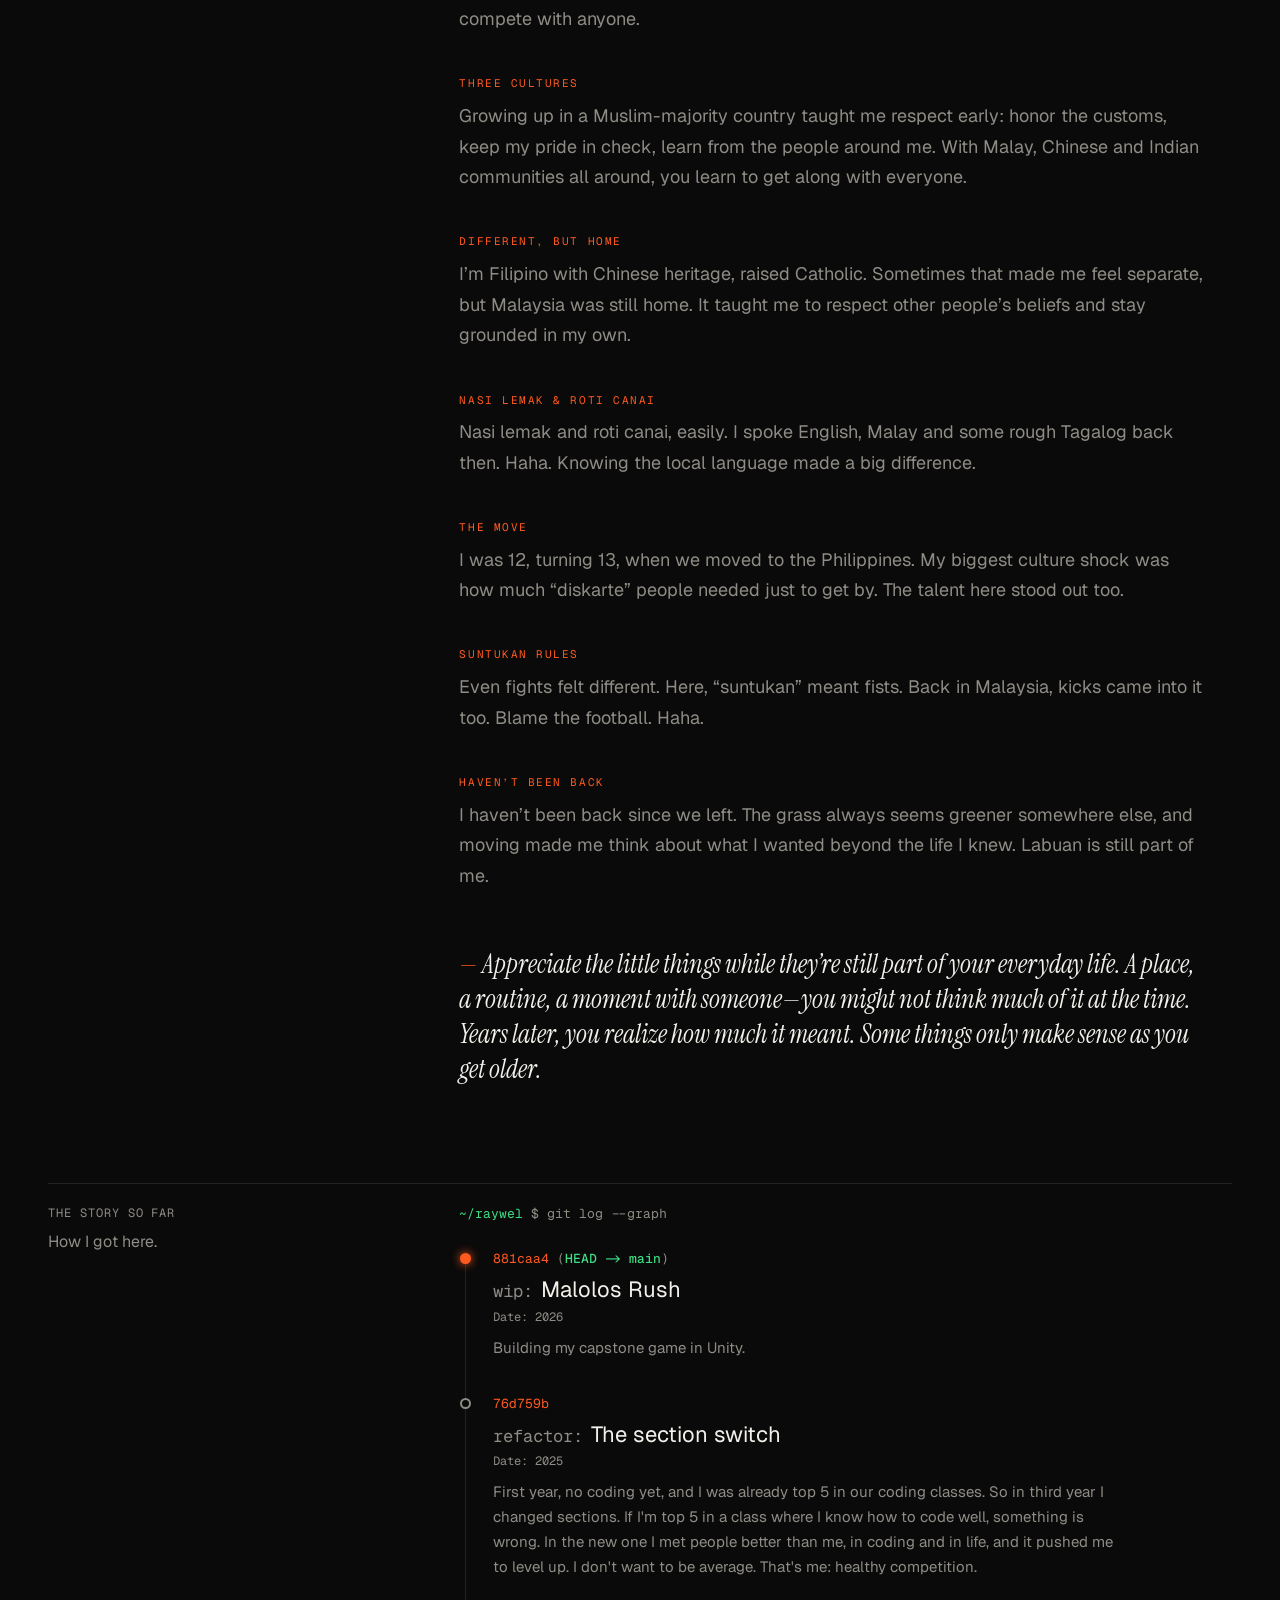
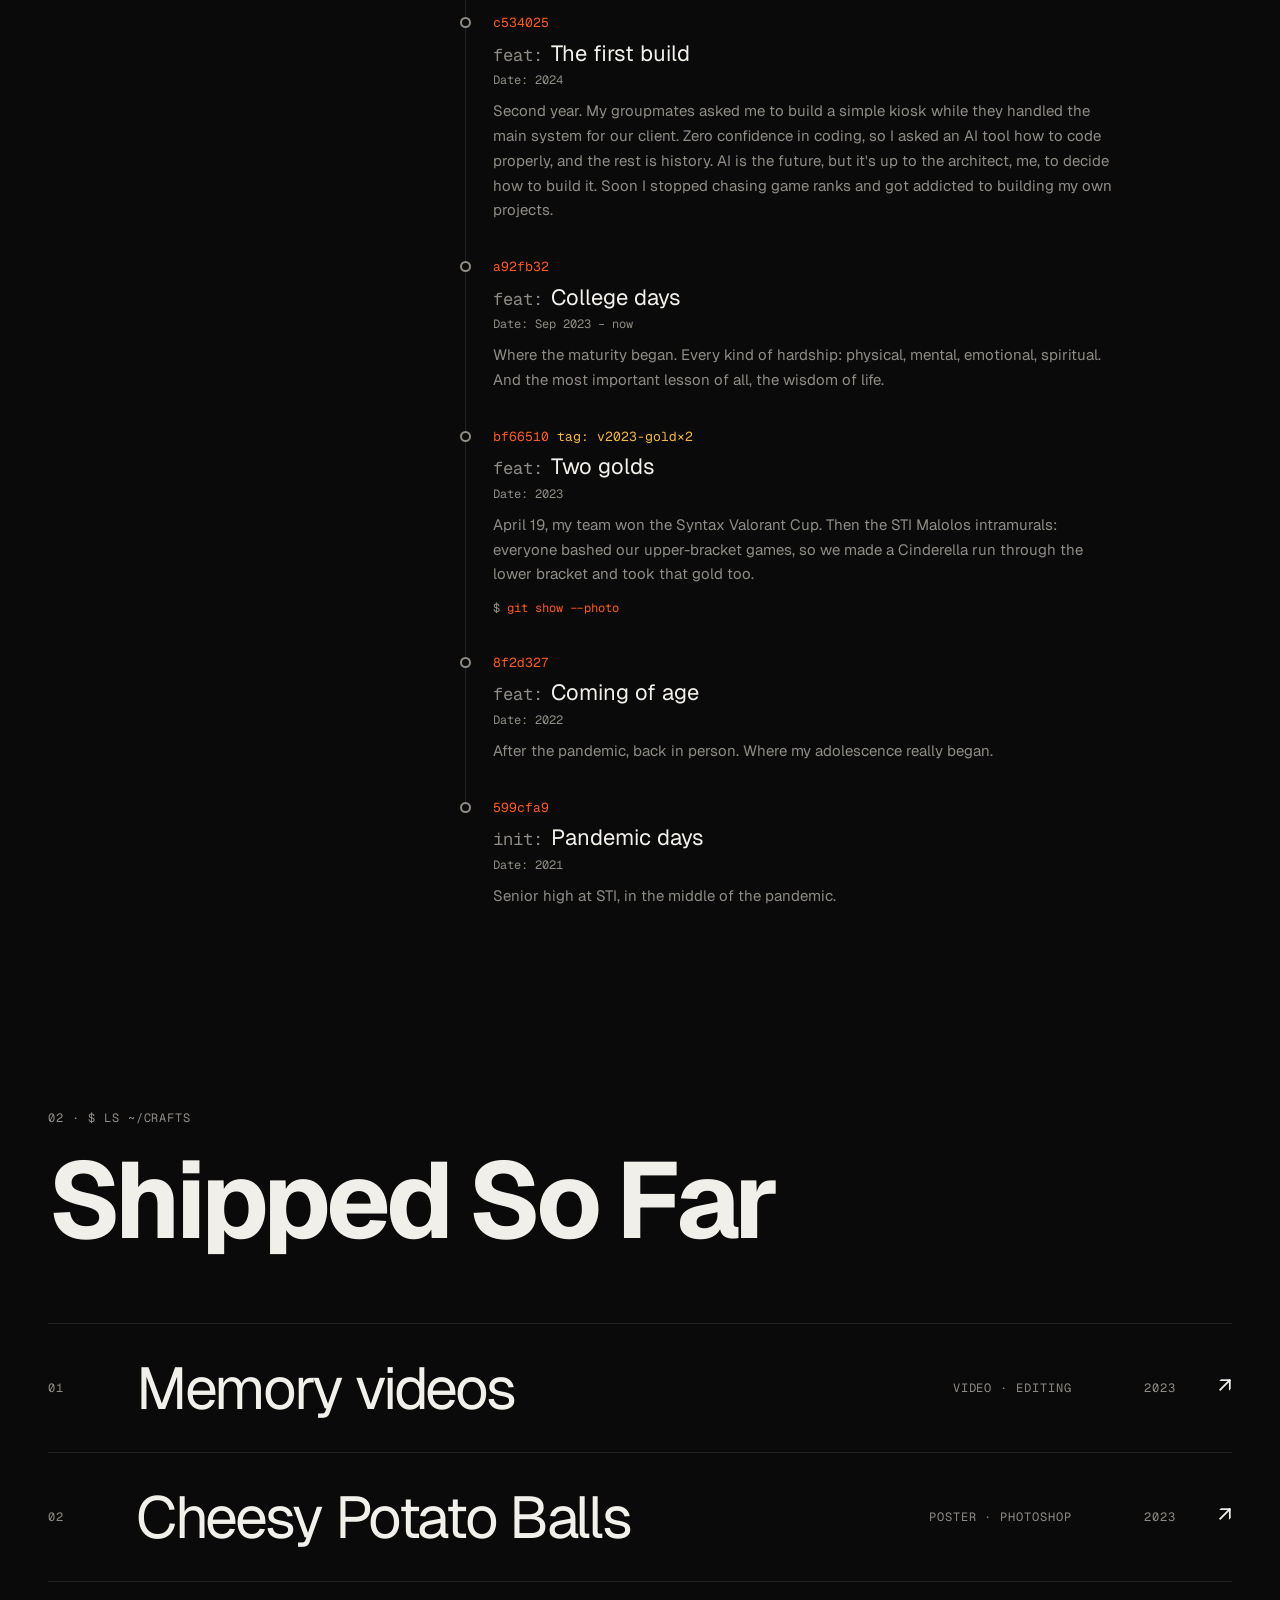
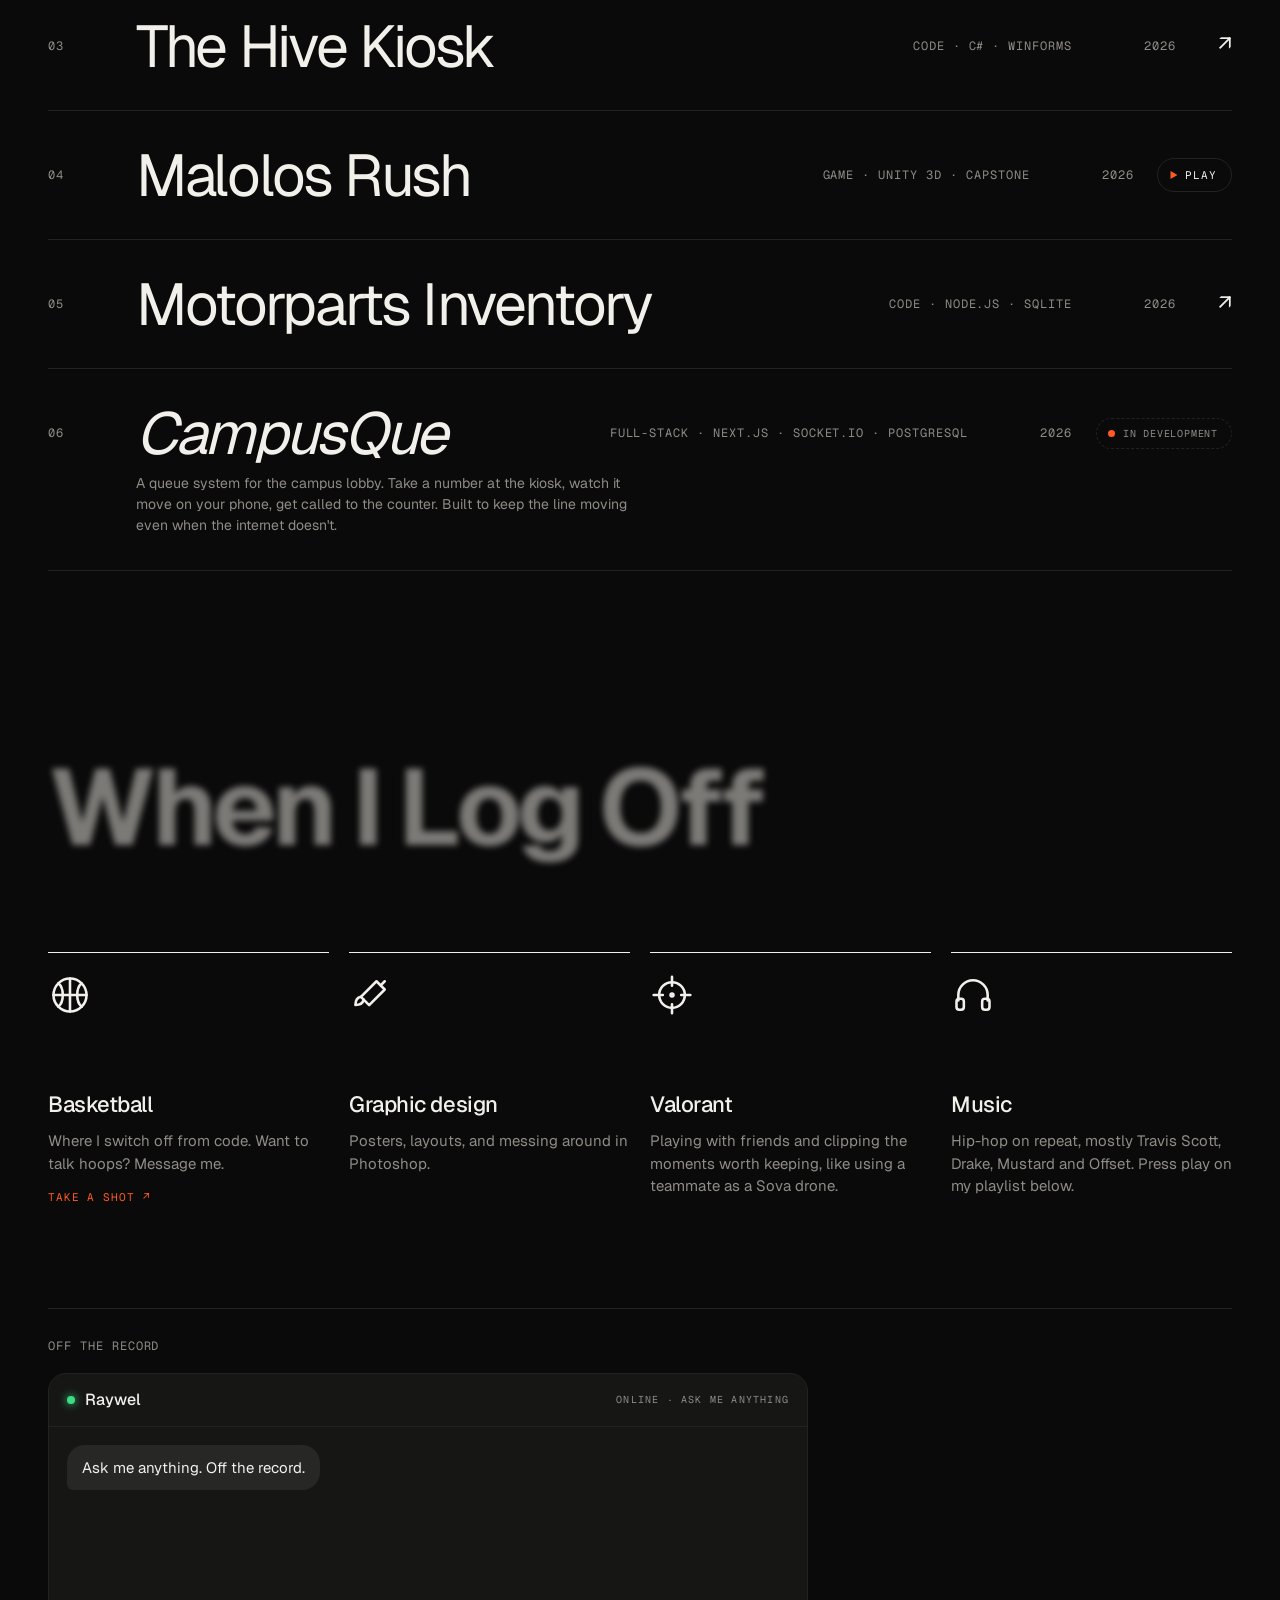
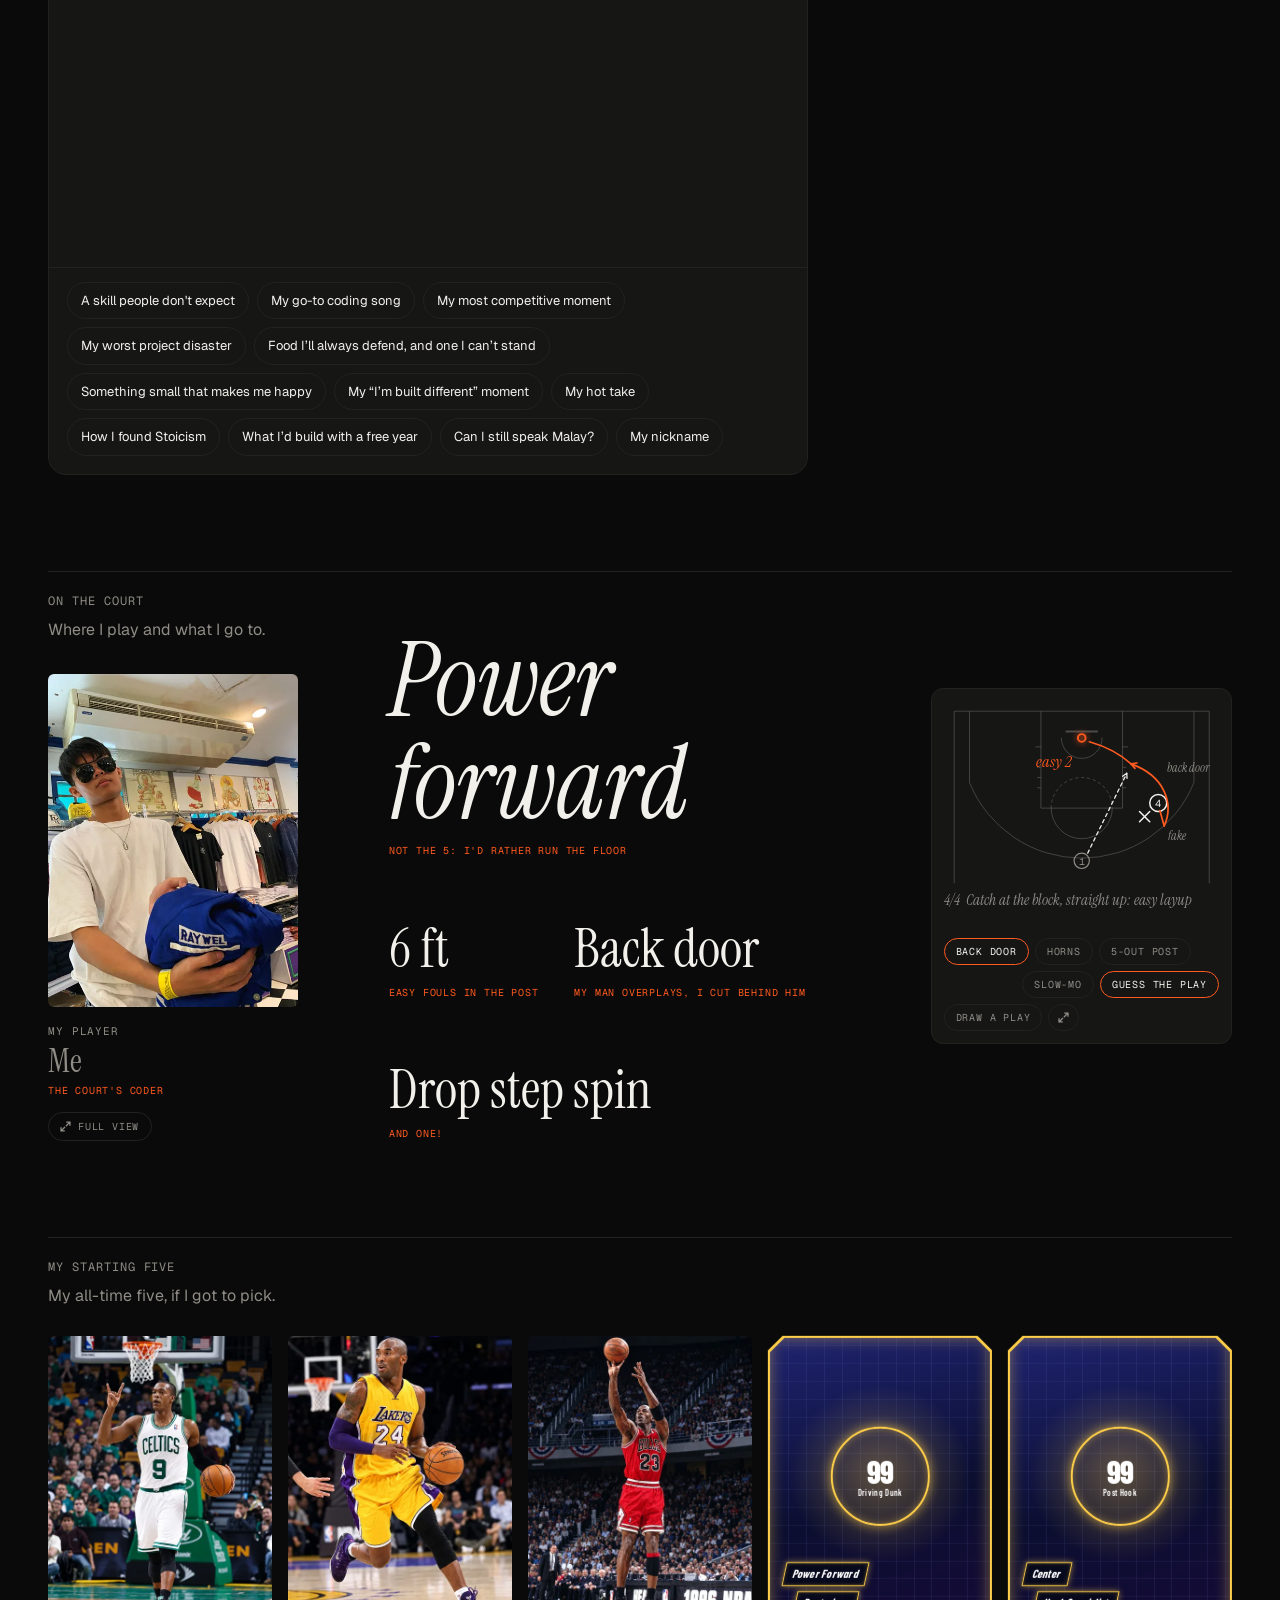
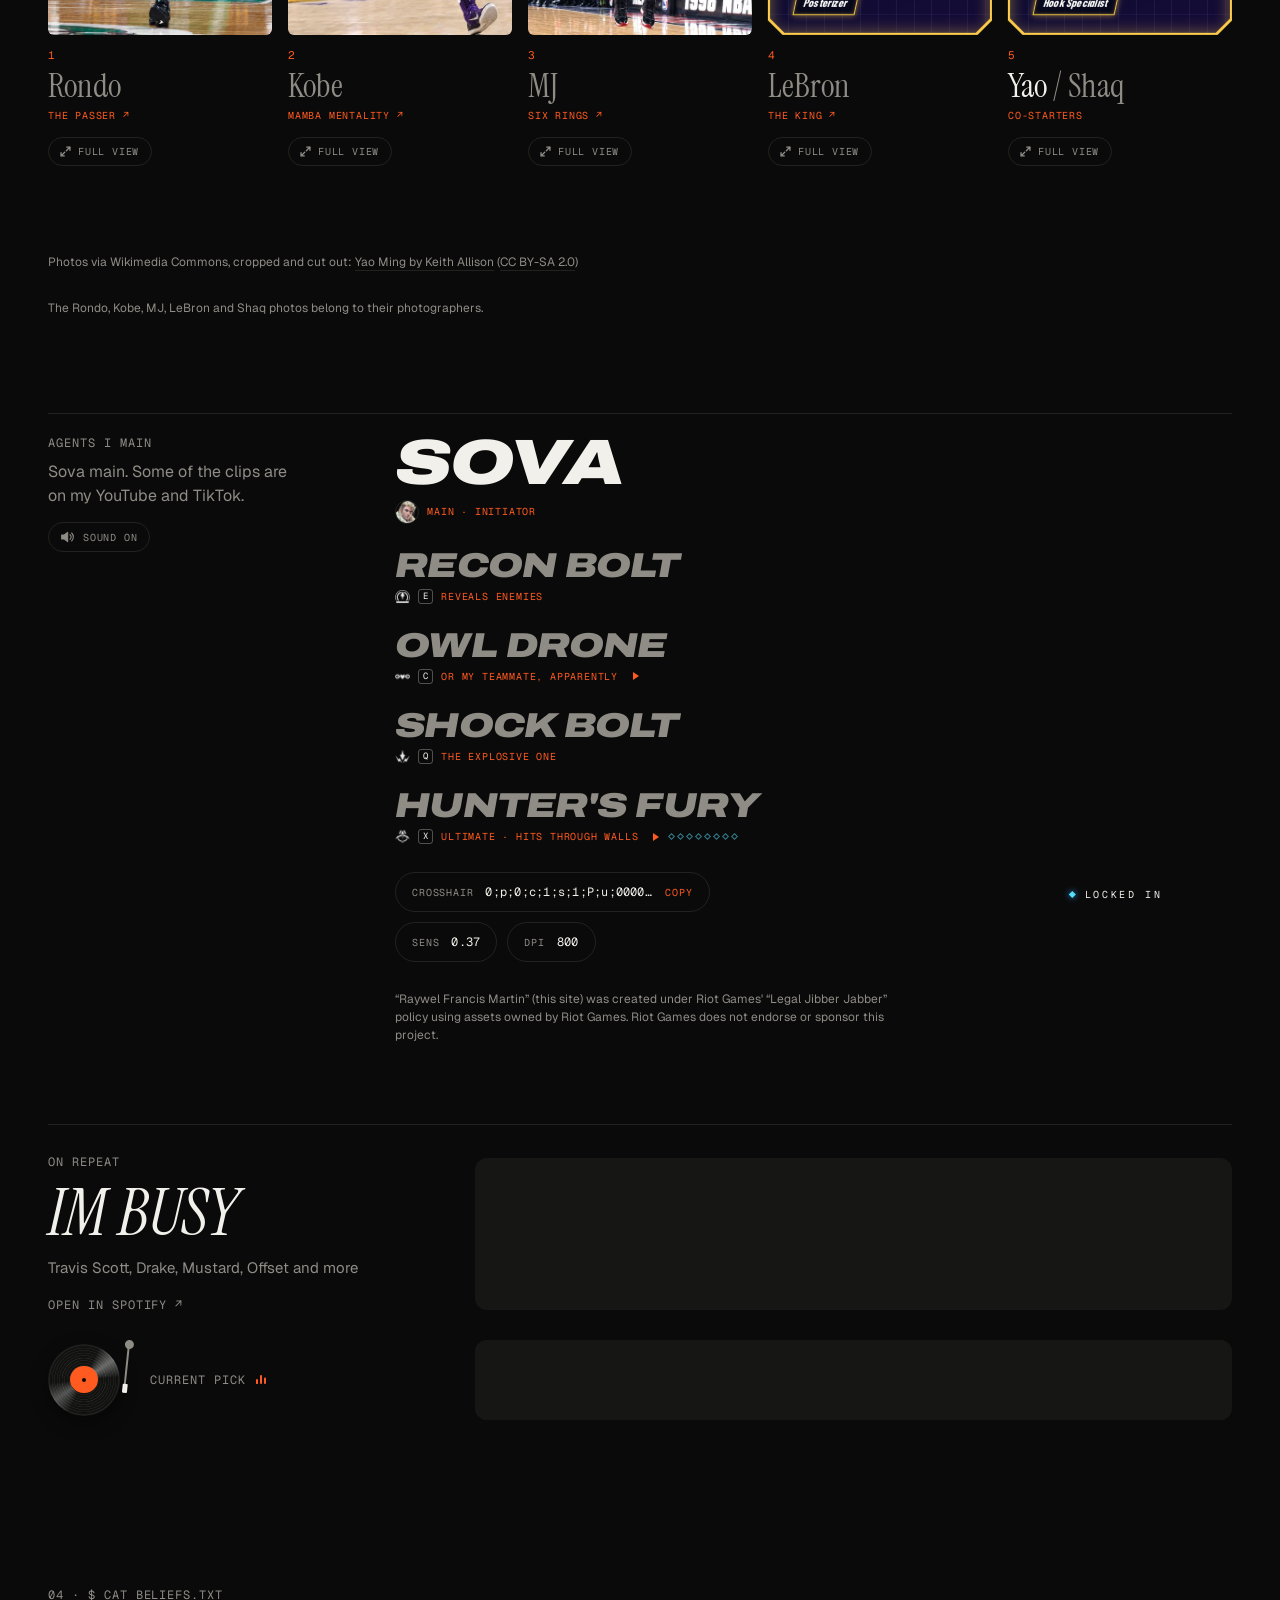
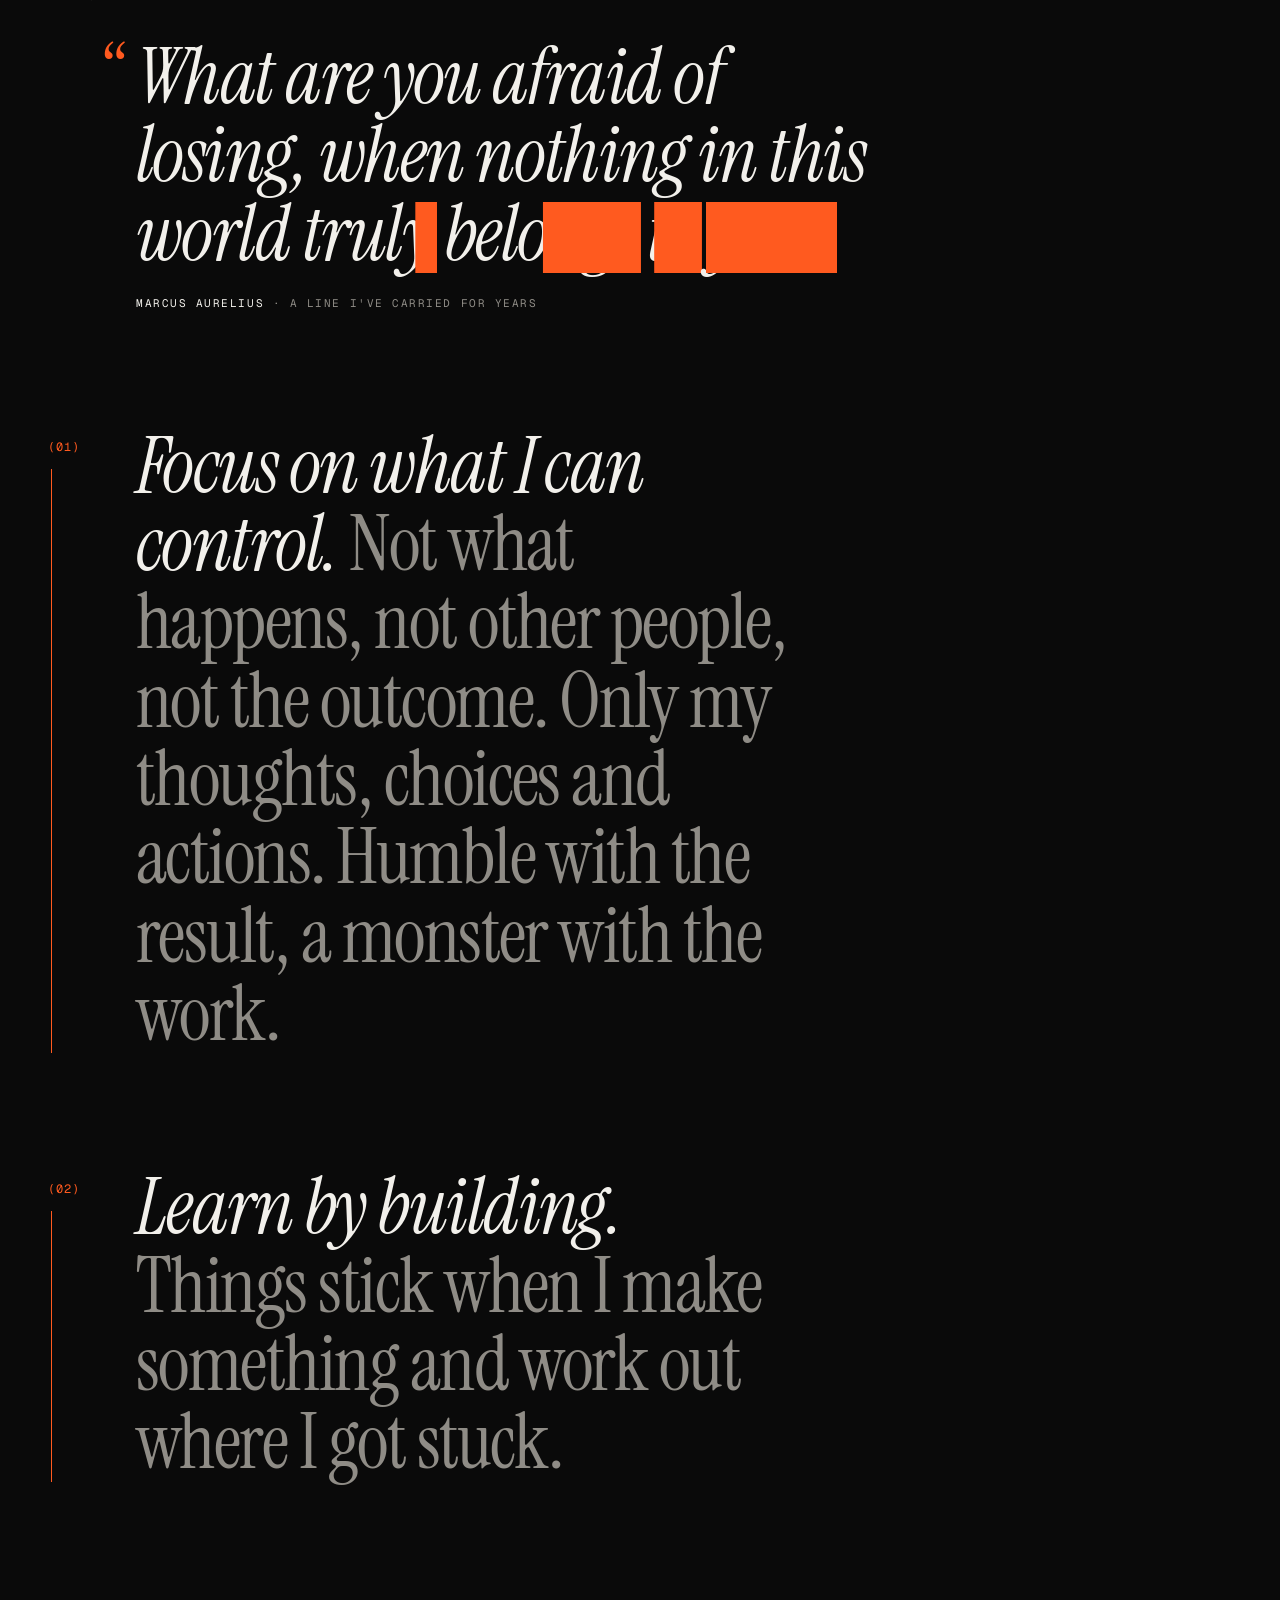
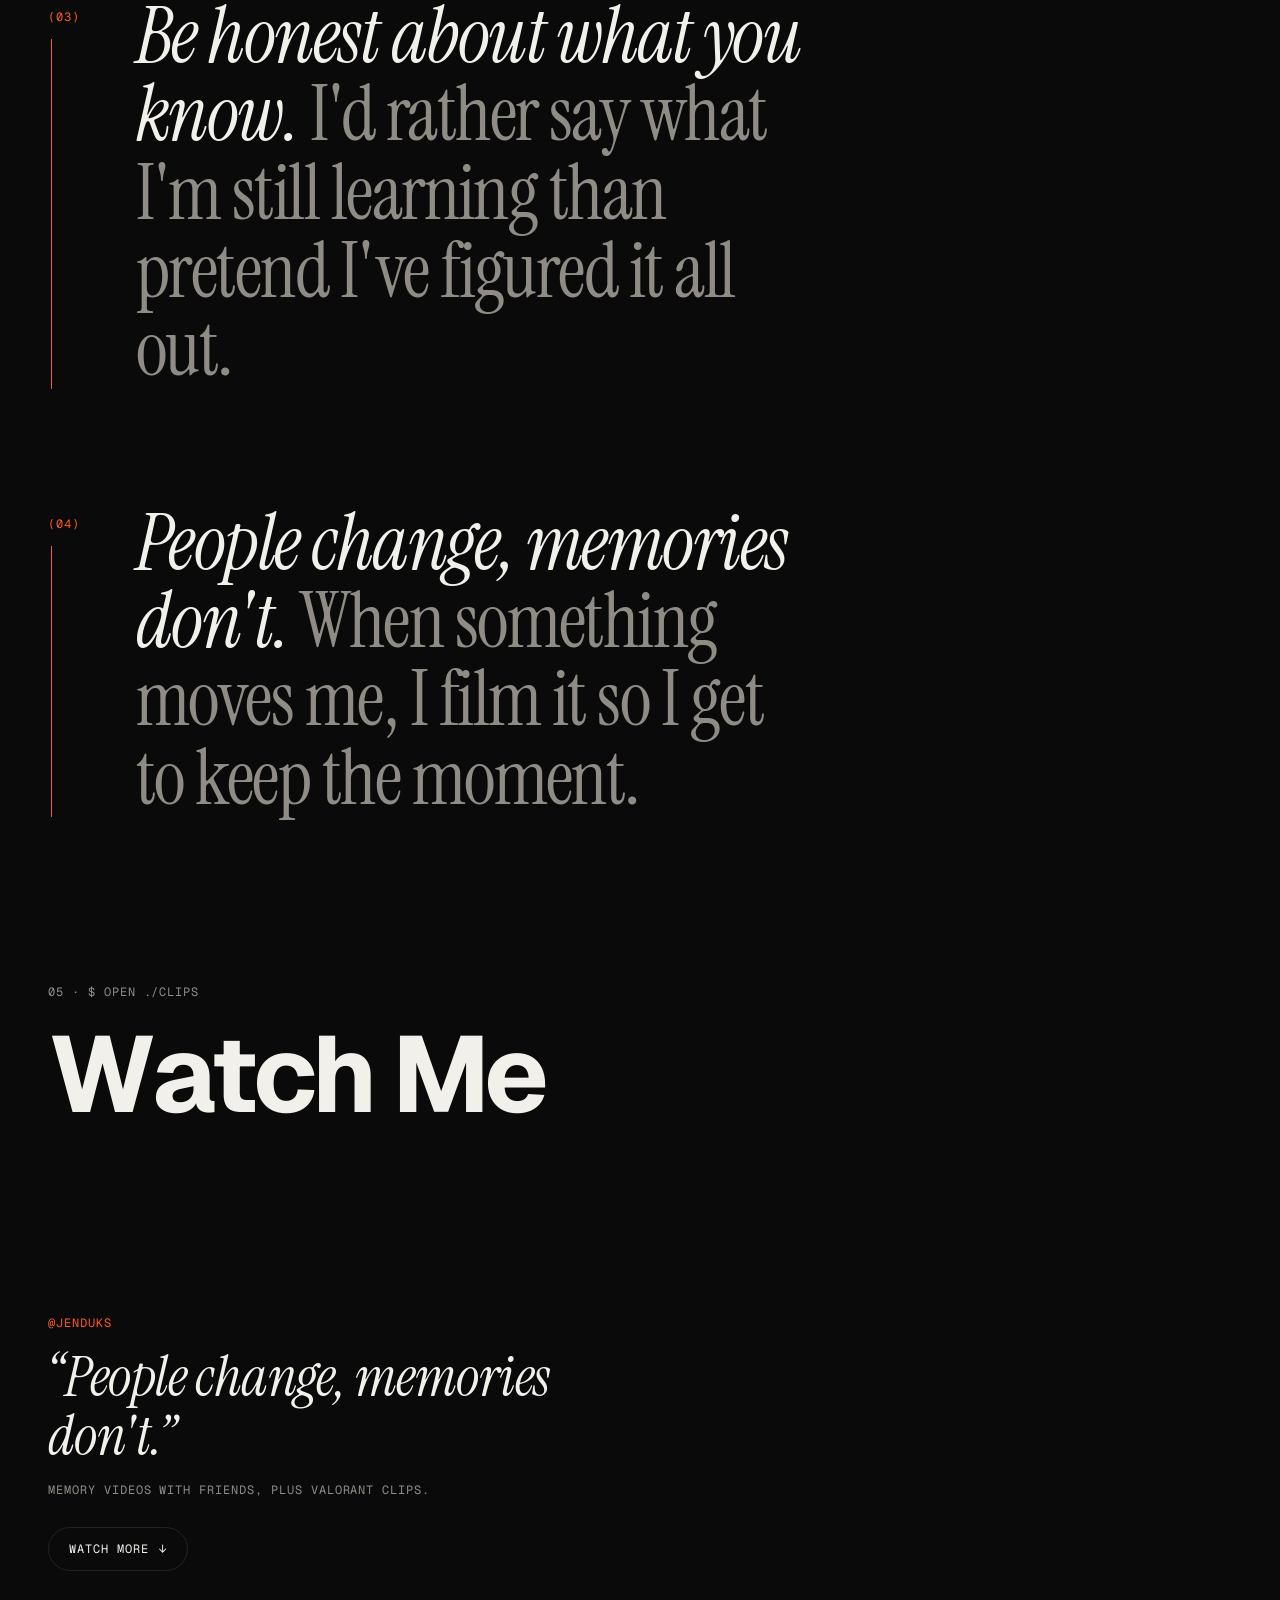
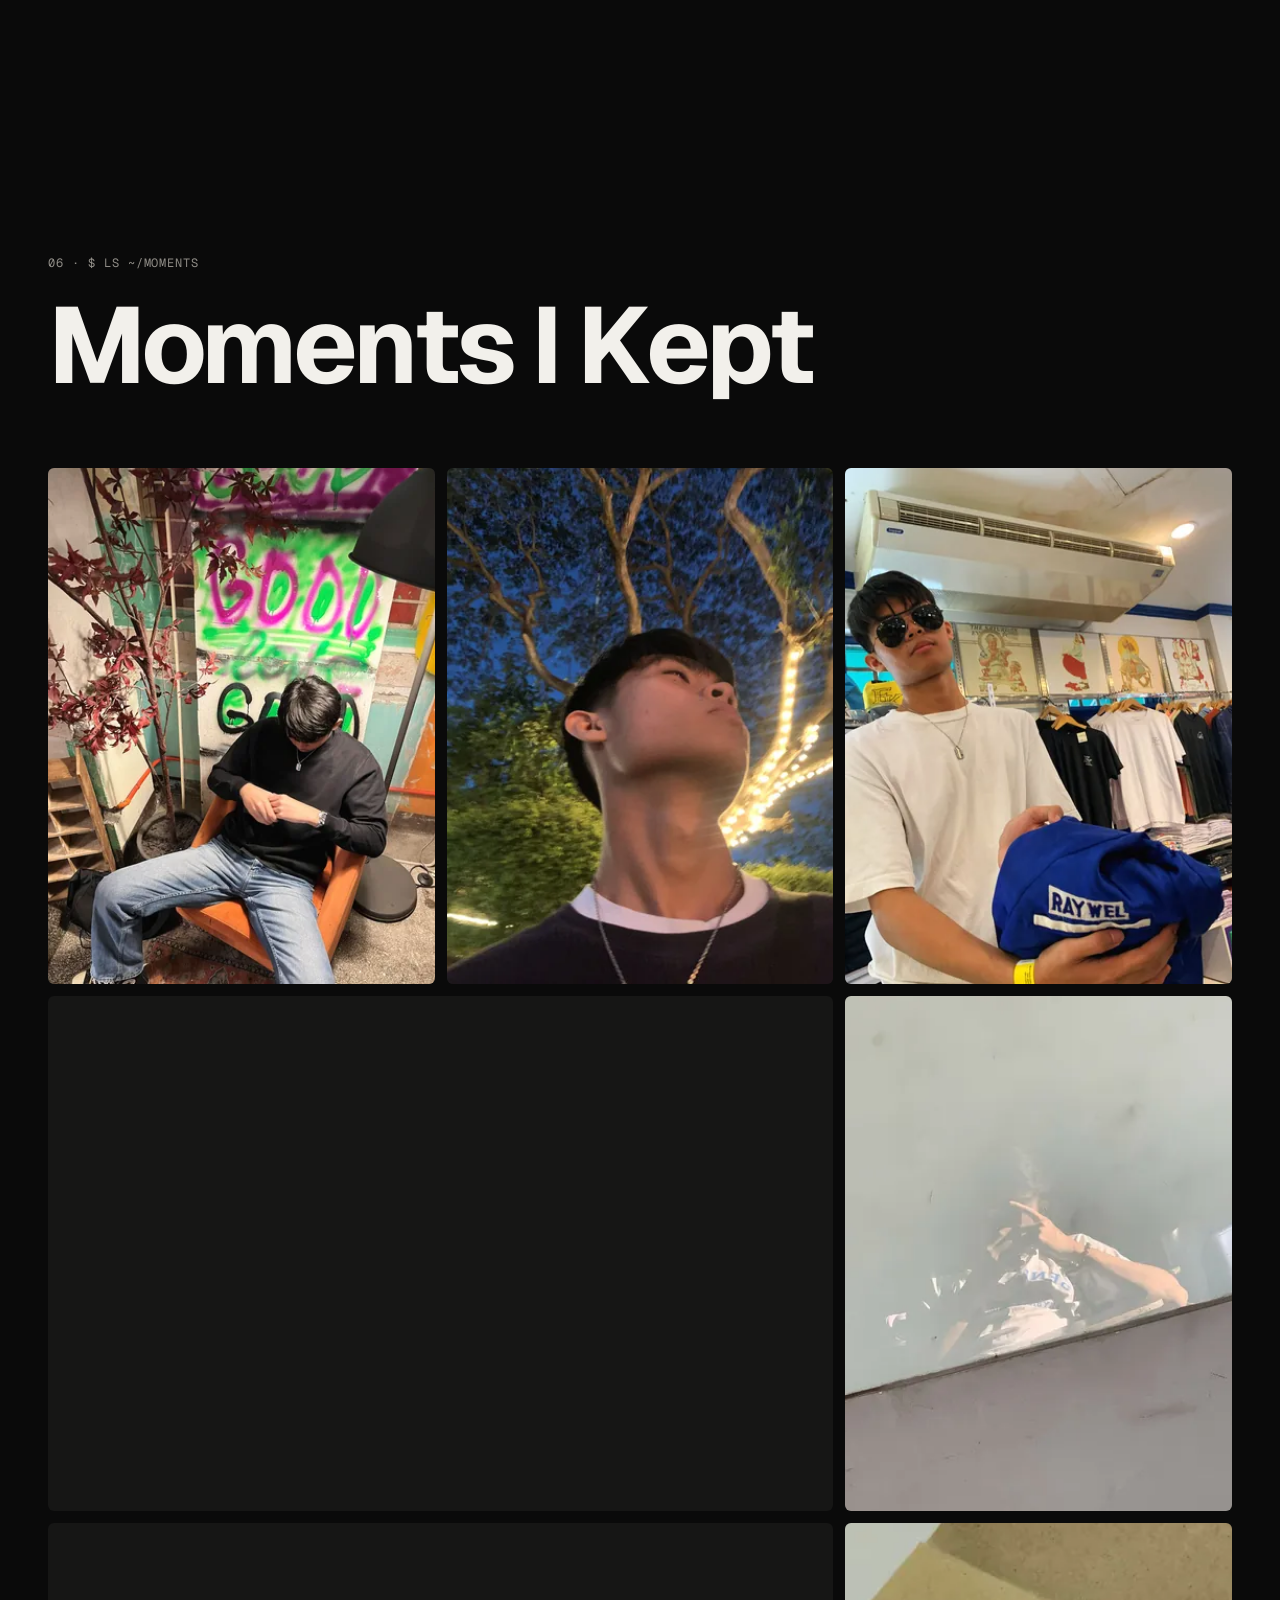
==== commit 2d5615da: "Story as a git log; anti-slop pass: shell-command section labels, line icons instead of emoji, no wo" ====
--- a/index.html
+++ b/index.html
@@ -28,7 +28,7 @@
   <link rel="preconnect" href="https://fonts.gstatic.com" crossorigin>
   <link href="https://fonts.googleapis.com/css2?family=Instrument+Serif:ital@0;1&family=Geist:wght@300;400;500;700&family=Geist+Mono:wght@400;500&family=Barlow+Condensed:ital,wght@0,600;0,700;0,800;1,800&family=Archivo:ital,wdth,wght@1,125,900&display=swap" rel="stylesheet">
   <link rel="stylesheet" href="https://cdn.jsdelivr.net/npm/lenis@1.3.26/dist/lenis.css">
-  <link rel="stylesheet" href="style.css?v=20261013-6">
+  <link rel="stylesheet" href="style.css?v=20261014-2">
   <script>
     // Old Safari (iOS 15 and older, like an iPhone 7) lacks two CSS features
     // the site uses; legacy.js rewrites the styles for it
@@ -83,8 +83,8 @@
     </div>
 
     <section class="section" id="about">
-      <p class="eyebrow mono">01 — About</p>
-      <h2 class="title split">Who I Am</h2>
+      <p class="eyebrow mono">01 · $ whoami</p>
+      <h2 class="title split">The Short Version</h2>
       <div class="about-grid">
         <div class="about-text" id="aboutText"></div>
         <aside class="now reveal">
@@ -95,37 +95,37 @@
     </section>
 
     <section class="section" id="crafts">
-      <p class="eyebrow mono">02 — Selected crafts</p>
-      <h2 class="title split">Things I've Made</h2>
+      <p class="eyebrow mono">02 · $ ls ~/crafts</p>
+      <h2 class="title split">Shipped So Far</h2>
       <ol class="craft-list" id="craftList"></ol>
       <div class="preview" id="preview" aria-hidden="true"><div class="preview-in" id="previewIn"></div></div>
     </section>
 
     <section class="section" id="hobbies">
-      <p class="eyebrow mono">03 — Off the clock</p>
-      <h2 class="title split">What I Do For Fun</h2>
+      <p class="eyebrow mono">03 · $ ./off-the-clock</p>
+      <h2 class="title split">When I Log Off</h2>
       <div class="hobby-grid" id="hobbyGrid"></div>
     </section>
 
     <section class="section" id="beliefs">
-      <p class="eyebrow mono">04 — What I believe</p>
+      <p class="eyebrow mono">04 · $ cat beliefs.txt</p>
       <div class="beliefs" id="beliefList"></div>
     </section>
 
     <section class="section" id="channels">
-      <p class="eyebrow mono">05 — On YouTube &amp; TikTok</p>
+      <p class="eyebrow mono">05 · $ open ./clips</p>
       <h2 class="title split">Watch Me</h2>
       <div class="channel-grid" id="channelList"></div>
     </section>
 
     <section class="section" id="gallery">
-      <p class="eyebrow mono">06 — Snapshots</p>
+      <p class="eyebrow mono">06 · $ ls ~/moments</p>
       <h2 class="title split">Moments I Kept</h2>
       <div class="gallery" id="galleryGrid"></div>
     </section>
 
     <section class="section contact" id="connect">
-      <p class="eyebrow mono">07 — Contact</p>
+      <p class="eyebrow mono">07 · $ ping raywel</p>
       <h2 class="contact-title split">Let's <em>talk.</em></h2>
       <p class="contact-line reveal">Want to collab, talk basketball, or just say hi? Pick whichever is easiest.</p>
       <div class="link-list" id="linkList"></div>
@@ -154,8 +154,8 @@
 
   <!-- Bump ?v= on the three files below whenever they change, so visitors skip the cached copies -->
   <script src="https://cdn.jsdelivr.net/npm/lenis@1.3.26/dist/lenis.min.js"></script>
-  <script src="content.js?v=20261013-11"></script>
-  <script src="main.js?v=20261013-6"></script>
+  <script src="content.js?v=20261014-1"></script>
+  <script src="main.js?v=20261014-1"></script>
   <!-- Visitor stats: GoatCounter (no cookies). Dashboard: https://matimbu.goatcounter.com
        Open the site once with #toggle-goatcounter at the end of the address to stop
        counting your own visits in that browser. It never counts localhost. -->
--- a/style.css
+++ b/style.css
@@ -4927,3 +4927,44 @@
   .chat-chip { flex: none; }
   .bubble { max-width: 88%; font-size: 14px; }
 }
+
+/* The story as a git log: a graph line down the left with a dot on each
+   commit, the hash in the accent, HEAD in green, the gold tag in gold */
+.gitlog { position: relative; font-size: 15px; }
+.gitlog-prompt { margin-bottom: 26px; font-size: 13px; color: var(--muted); }
+.gitlog-path { color: #3ddc84; }
+.commit { position: relative; padding: 0 0 34px 34px; }
+.commit::before { content: ""; position: absolute; left: 6px; top: 8px; bottom: -8px; width: 1px; background: var(--line); }
+.commit:last-child::before { display: none; }
+.commit::after { content: ""; position: absolute; left: 1px; top: 4px; width: 11px; height: 11px; border-radius: 50%; border: 2px solid var(--muted); background: var(--bg); box-sizing: border-box; }
+.commit:first-of-type::after { border-color: var(--accent); background: var(--accent); box-shadow: 0 0 10px var(--accent); }
+.commit-line { display: flex; flex-wrap: wrap; gap: 8px; align-items: baseline; font-size: 13px; }
+.commit-hash { color: var(--accent); }
+.commit-refs { color: var(--muted); }
+.commit-refs b { color: #3ddc84; font-weight: 500; }
+.commit-tag { color: #f5b841; }
+.commit-msg { margin-top: 6px; color: var(--fg); font-size: clamp(18px, 2vw, 22px); line-height: 1.3; }
+.commit-type { margin-right: 2px; color: var(--muted); font-size: 0.78em; }
+.commit-date { margin-top: 4px; font-size: 12px; color: var(--muted); }
+.commit-body { max-width: 62ch; margin-top: 10px; color: var(--muted); line-height: 1.65; }
+.commit-photo { margin-top: 12px; padding: 0; border: 0; background: none; color: var(--accent); font-size: 12px; cursor: pointer; }
+.commit-photo::before { content: "$ "; color: var(--muted); }
+@media (hover: hover) and (pointer: fine) { .commit-photo:hover { text-decoration: underline; text-underline-offset: 3px; } }
+.js .gitlog .commit { opacity: 0; translate: 0 10px; transition: opacity 0.5s ease calc(var(--d, 0) * 110ms + 250ms), translate 0.5s var(--ease-out) calc(var(--d, 0) * 110ms + 250ms); }
+.js .gitlog.in .commit { opacity: 1; translate: 0 0; }
+@media (prefers-reduced-motion: reduce) { .js .gitlog .commit { opacity: 1; translate: 0 0; transition: none; } }
+
+/* Line icons in place of emoji: one stroke, round caps, in the text colour */
+.line-icon { display: block; width: 100%; height: 100%; fill: none; stroke: currentColor; stroke-width: 1.6; stroke-linecap: round; stroke-linejoin: round; }
+.floater-badge .line-icon { width: 58%; height: 58%; }
+.hobby-emoji { width: 44px; height: 44px; color: var(--fg); }
+.hobby-emoji .line-icon { stroke-width: 1.4; }
+@media (hover: hover) and (pointer: fine) { .hobby:hover .hobby-emoji { color: var(--accent); } }
+/* "Let's talk.": no more swapping one word into orange italics; the
+   hand-drawn line under it is the emphasis */
+.contact-title em { font-family: inherit; font-style: normal; font-weight: inherit; letter-spacing: inherit; color: inherit; }
+/* the Labuan lesson: no decorative side stripe, an opening dash instead */
+.origin-lesson { padding-left: 0; border-left: 0; }
+.origin-lesson::before { content: "— "; color: var(--accent); font-style: normal; }
+/* (git prints in lowercase: no capitals in the log) */
+.gitlog .mono, .gitlog .mono * { text-transform: none; letter-spacing: 0; }
